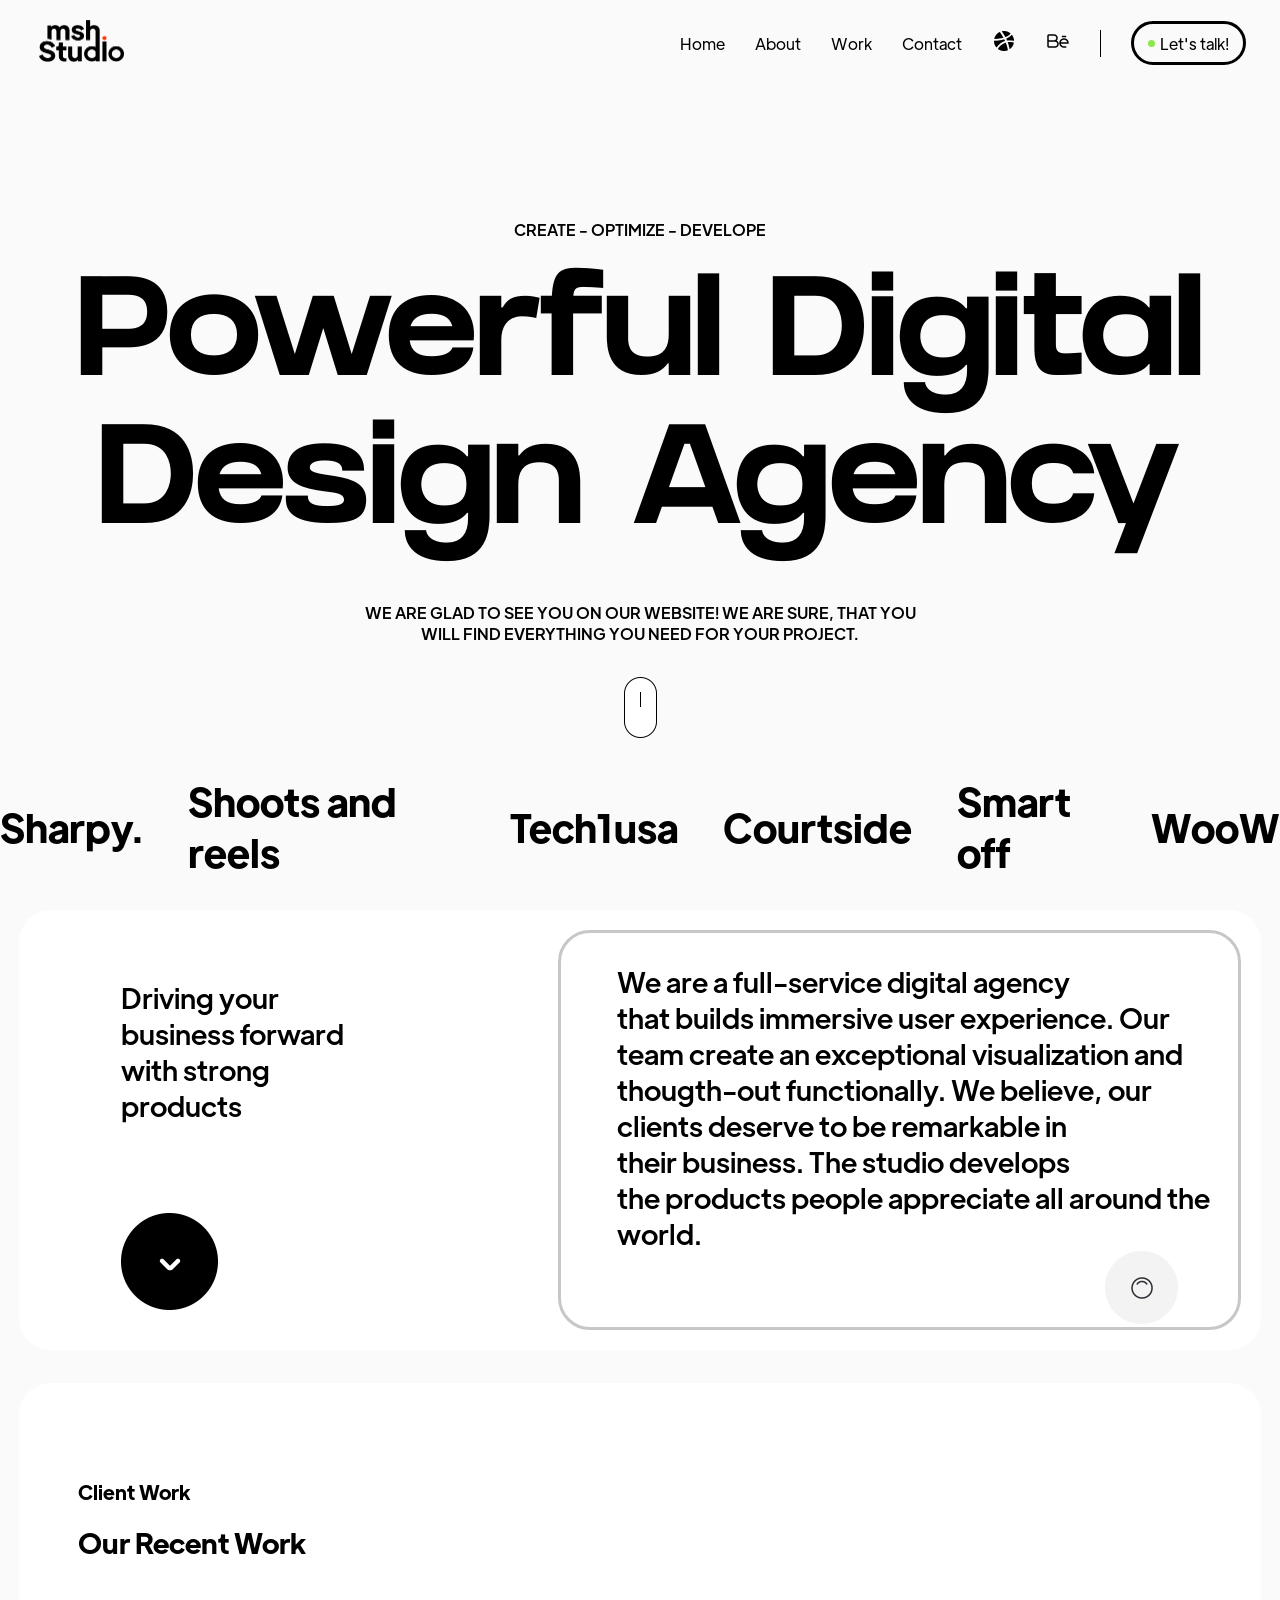
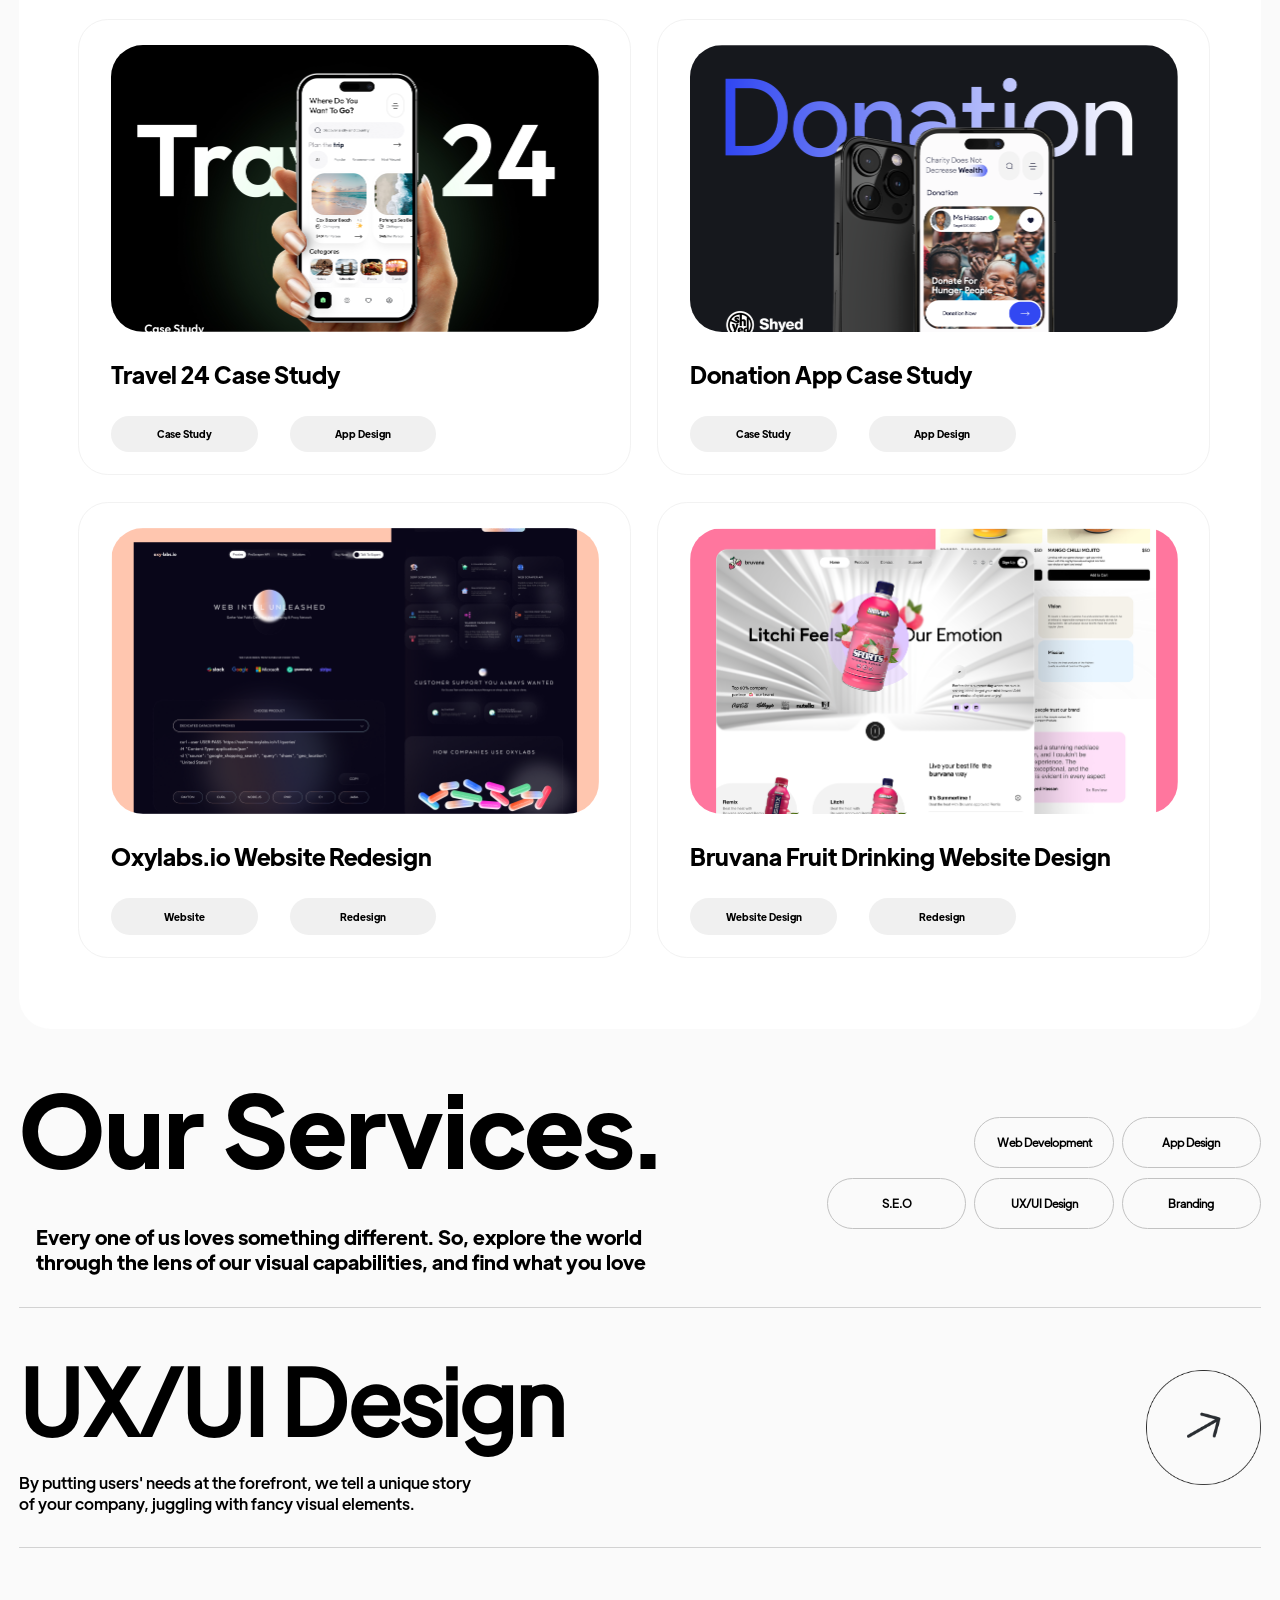
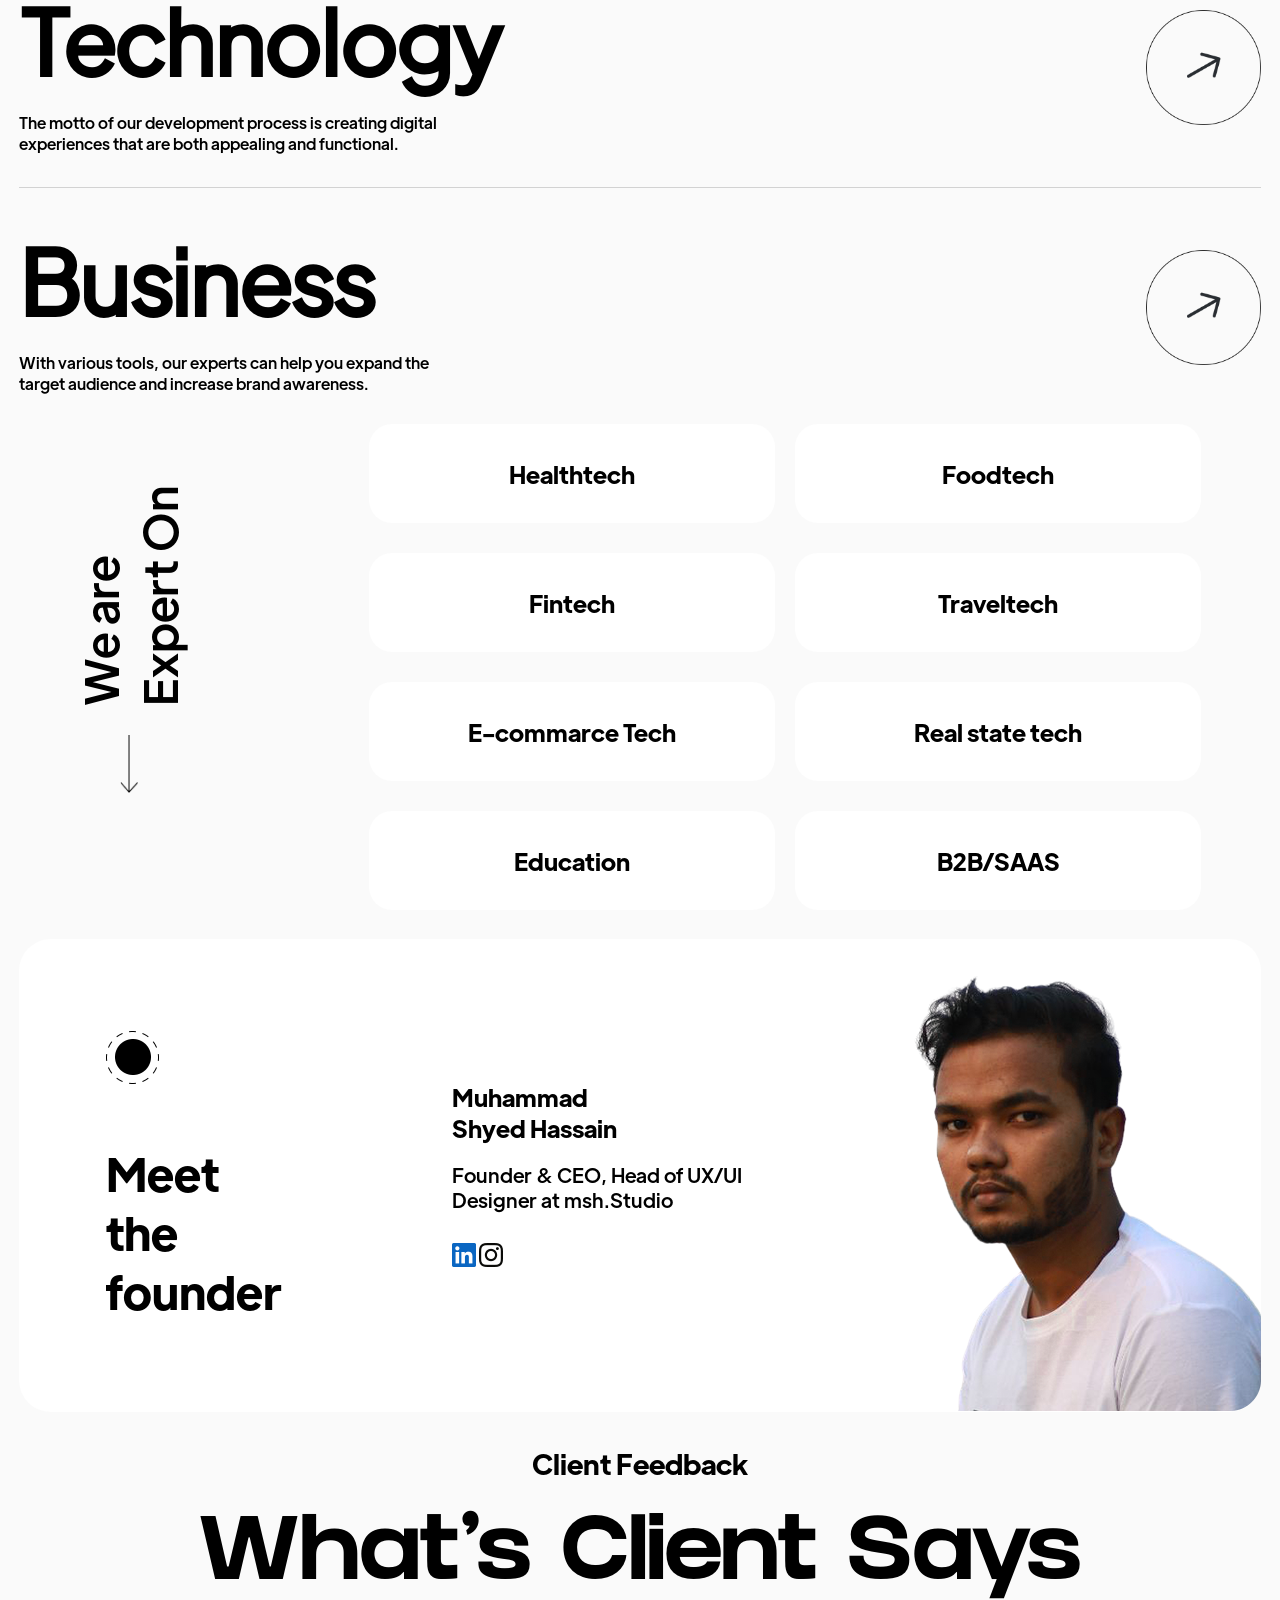
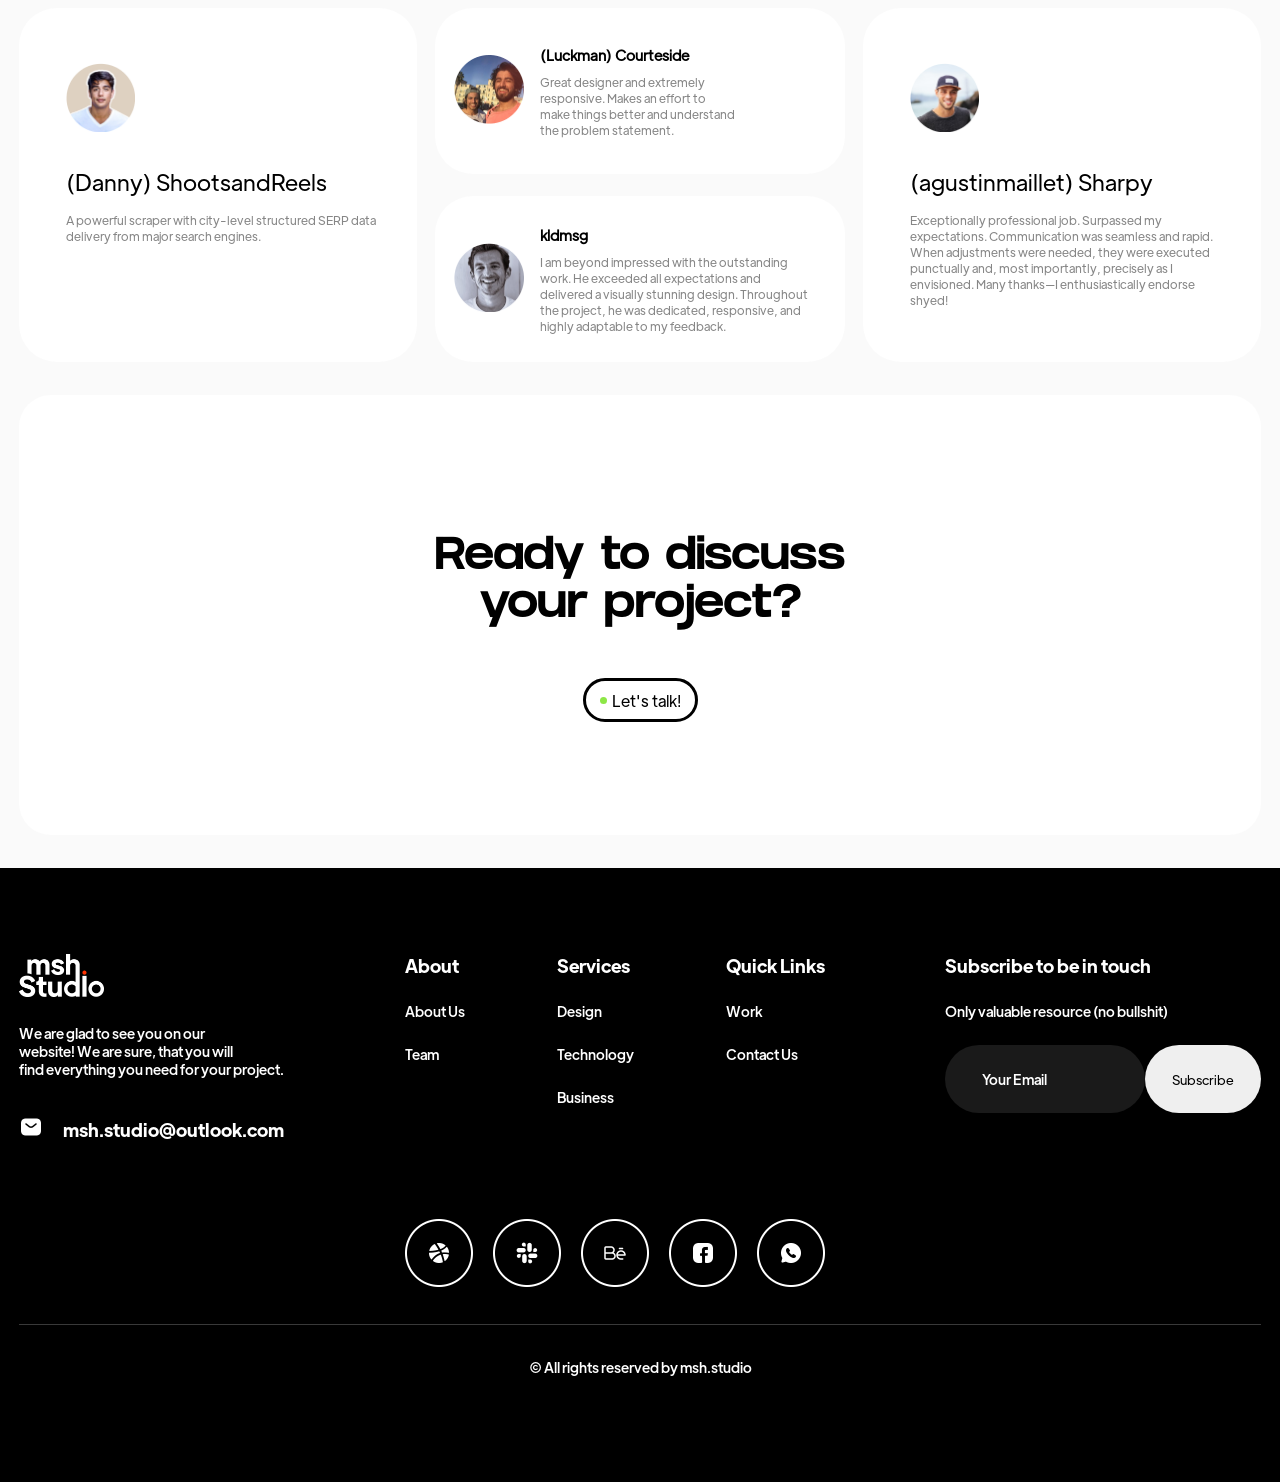
==== index.html @ e0663ff0 "Add files via upload" ====
<!DOCTYPE html>
<html lang="en">
<head>
  <meta charset="UTF-8">
  <meta name="viewport" content="width=device-width, initial-scale=1.0">
  <link rel="stylesheet" href="style.css">
  <link rel="stylesheet" href="https://cdnjs.cloudflare.com/ajax/libs/font-awesome/6.4.2/css/all.min.css">
</head>
<body>
  <div id="preloader"></div>
  <!--Navbar-->
  <nav>
    <header>
      <a href="#"><img class="brand" src="images/logo.png" alt="Logo"></a>
        <div class="menu">
          <div class="head-btn">
            <i class="fas fa-times close-btn"></i>
          </div>
          <a href="index.html">Home</a>
          <a href="about.html">About</a>
          <a href="work.html">Work</a>
          <a href="contact.html">Contact</a>
          <a href="https://dribbble.com/uishyed"><img class="icon" src="images/dribbble.png" alt="D"></a>
          <a href="https://www.behance.net/shyed"><img class="icon" src="images/be.png" alt="B"></a>
          <a href="#"><div class="line"></div></a>
          <a href="contact.html"><div class="btn"><div class="btn-green"></div>Let's talk!</div></a>
        </div>
        <div class="head-btn">
          <i class="fas fa-bars menu-btn"></i>
        </div>
    </header>
  </nav>
  <!--Hero Section-->
  <section class="hero-section">
    <div class="container">
      <div class="home">
        <p class="top">CREATE - OPTIMIZE - DEVELOPE</p>
        <h1 class="left">Powerful Digital <br> Design Agency</h1>
        <p class="bottom">WE ARE GLAD TO SEE YOU ON OUR WEBSITE! WE ARE SURE, THAT YOU <br> WILL FIND EVERYTHING YOU NEED FOR YOUR PROJECT.</p>
        <img class="right" src="images/mouse.png" alt="Mouse">
      </div>
    </div>
    <div class="company-names bottom">
      <div class="company-name">
        <h1>Sharpy.</h1>
        <h1>Shoots and reels</h1>
        <h1>Tech1usa</h1>
      </div>
      <div class="company-name">
        <h1>Courtside</h1>
        <h1>Smart off</h1>
        <h1>WooW</h1>
      </div>
    </div>
  </section>
  <!--Service Section-->
  <section class="service-section">
    <div class="container">
      <div class="service-details bottom">
        <div class="service-left">
          <p class="service-para">Driving your <br> business forward <br> with strong <br> products</p>
          <img src="images/arrow.png" alt="Arrow">
        </div>
        <div class="service-right">
          <p class="service-para">We are a full-service digital agency <br> that builds immersive user experience. Our <br> team create an exceptional visualization and <br> thougth-out functionally. We believe, our <br> clients deserve to be remarkable in <br> their business. The studio develops <br> the products people appreciate all around the world.</p>
          <div class="service-icon"><img src="images/glossy.png" alt="Glossy"></div>
        </div>
      </div>
    </div>  
  </section>
  <!--Work Section-->
  <section class="container">
    <div class="work-section">
      <div>
        <h5 class="top">Client Work</h5>
        <h3 class="bottom">Our Recent Work</h3>
      </div>
      <div class="work-showcase">
        <div class="work-row">
          <div class="work-item bottom">
            <img src="images/work1.png" alt="Work">
            <h4>Travel 24 Case Study</h4>
              <div class="work-tags">
                <h6>Case Study</h6>
                <h6>App Design</h6>
              </div>
          </div>
          <div class="work-item bottom2">
            <img src="images/work2.png" alt="Work">
            <h4>Donation App Case Study</h4>
              <div class="work-tags">
                <h6>Case Study</h6>
                <h6>App Design</h6>
              </div>
          </div>
        </div>
        <div class="work-row row2">
          <div class="work-item bottom">
            <img src="images/work3.png" alt="Work">
            <h4>Oxylabs.io Website Redesign</h4>
              <div class="work-tags">
                <h6>Website</h6>
                <h6>Redesign</h6>
              </div>
          </div>
          <div class="work-item bottom2">
            <img src="images/work4.png" alt="Work">
            <h4>Bruvana Fruit Drinking Website Design</h4>
              <div class="work-tags">
                <h6>Website Design</h6>
                <h6>Redesign</h6>
              </div>
          </div>
        </div>
      </div>
    </div>
  </section>
  <!--Service Section-->
  <section class="service-section">
    <div class="container">
      <div class="service">
        <div class="service-top">
          <h1 class="left">Our Services.</h1>
          <p class="right">Every one of us loves something different. So, explore the world <br> through the lens of our visual capabilities, and find what you love</p>
        </div>
        <div>
          <div class="service-name right">
            <h6>Web Development</h6>
            <h6>App  Design</h6>
          </div>
          <div class="service-name left">
            <h6>S.E.O</h6>
            <h6>UX/UI Design</h6>
            <h6>Branding</h6>
          </div>
        </div>
      </div>
      <div>
        <div>
          <div class="horizontal-line bottom"></div>
          <div class="service-info">
            <div>
              <h1 class="left">UX/UI Design</h1>
              <p class="right">By putting users' needs at the forefront, we tell a unique story <br> of your company, juggling with fancy visual elements.</p>
            </div>
            <img class="top service-arrow" src="images/anglearrow.png" alt="Arrow">
          </div>
          <div class="horizontal-line bottom"></div>
          <div class="service-info">
            <div>
              <h1 class="left">Technology</h1>
              <p class="right">The motto of our development process is creating digital <br> experiences that are both appealing and functional.</p>
            </div>
            <img class="top service-arrow" src="images/anglearrow.png" alt="Arrow">
          </div>
          <div class="horizontal-line bottom"></div>
          <div class="service-info">
            <div>
              <h1 class="left">Business</h1>
              <p class="right">With various tools, our experts can help you expand the <br> target audience and increase brand awareness.</p>
            </div>
            <img class="top service-arrow" src="images/anglearrow.png" alt="Arrow">
          </div>
        </div>
        </div>
        </div>
      </div>
    </div>
  </section>
  <!--Expert Section-->
  <section class="container">
    <div>
      <div class="expert-section">
        <div class="expert-details">
          <div class="expert-left left">
            <div><p class="exp-text">We are <br> Expert On</p></div>
            <div><img src="images/arrow2.png" alt="Arrow"></div>
          </div>
          <div class="expert-right">
            <div class="expert-list1 bottom">
              <div class="exp-list">Healthtech</div>
              <div class="exp-list">Fintech</div>
              <div class="exp-list">E-commarce Tech</div>
              <div class="exp-list">Education</div>
            </div>
            <div class="expert-list2 right">
              <div class="exp-list">Foodtech</div>
              <div class="exp-list">Traveltech</div>
              <div class="exp-list">Real state tech</div>
              <div class="exp-list">B2B/SAAS</div>
            </div>
          </div>
        </div>
      </div>
    </div>
    <div>
      <div class="team-section">
        <div class="shyed">
          <div class="shyed-text left">
            <div class="shyed-image">
              <img src="images/blackhole.png" alt="Black Hole">
            </div>
            <p class="shyed-text1">Meet <br> the <br> founder</p>
          </div>
          <div class="shyed-social-media top">
            <p class="shyed-name">Muhammad <br> Shyed Hassain</p>
            <p class="shyed-details">Founder & CEO, Head of UX/UI <br> Designer at msh.Studio</p>
            <div class="social-icons">
              <a href="https://www.linkedin.com/company/mshstudio/"><img src="images/linkedin.png" alt="Linkedin"></a>
              <a href="https://instagram.com/msh.studio22?igshid=OGQ5ZDc2ODk2ZA=="><img src="images/instragram.png" alt="Instragram"></a>
            </div>
          </div>
          <div class="shyed-photo right">
            <img src="images/shyed.png" alt="Shyed Image">
          </div>
        </div>
      </div>
    </div>
  </section>
  <!--Feedback Section-->
  <section class="feedback-section">
    <div class="container">
      <div class="feedback-top">
        <p class="feedback-text1 left">Client Feedback</p>
        <p class="feedback-text2 right">What's Client Says</p>
        <div class="feedback-divs">
          <div class="feedback-div bottom">
            <div class="feedback-profile">
              <img src="images/client1.png" alt="Profile Image">
            </div>
            <div class="feedback-div-text">
              <p class="feedback-div-text1">(Danny) ShootsandReels</p>
              <p class="feedback-div-text2">A powerful scraper with city-level structured SERP data <br> delivery from major search engines.</p>
            </div>
          </div>
          <div class="feedback-div-center bottom2">
            <div class="feedback-center">
              <div class="feedback-center-profile">
                <img src="images/client2.png" alt="Profile Image">
              </div>
              <div class="feedback-center-text">
                <h3>(Luckman) Courteside</h3>
                <p>Great designer and extremely <br> responsive. Makes an effort to <br> make things better and understand <br> the problem statement.</p>
              </div>
            </div>
            <div class="feedback-center">
              <div class="feedback-center-profile">
                <img src="images/client3.png" alt="Profile Image">
              </div>
              <div class="feedback-center-text">
                <h3>kldmsg</h3>
                <p>I am beyond impressed with the outstanding <br> work. He exceeded all expectations and <br> delivered a visually stunning design. Throughout <br> the project, he was dedicated, responsive, and <br> highly adaptable to my feedback. </p>
              </div>
            </div>
          </div>
          <div class="feedback-div bottom3">
            <div class="feedback-profile">
              <img src="images/client4.png" alt="Profile Image">
            </div>
            <div class="feedback-div-text">
              <p class="feedback-div-text1">(agustinmaillet) Sharpy</p>
              <p class="feedback-div-text2">Exceptionally professional job. Surpassed my <br> expectations. Communication was seamless and rapid. <br> When adjustments were needed, they were executed <br> punctually and, most importantly, precisely as I <br> envisioned. Many thanks—I enthusiastically endorse <br> shyed!</p>
            </div>
          </div>
        </div>
      </div>
      <div class="feedback-bottom">
        <p class="feedback-bottom-text top">Ready to discuss <br> your project?</p>
        <a href="contact.html"><div class="btn feedback-btn bottom"><div class="btn-green"></div>Let's talk!</div></a>
      </div>
    </div>
  </section>
  <!--Footer Section-->
  <section class="footer-section">
    <div class="container bottom">
      <div class="footer-top">
        <div class="footer-left footer-div">
          <div class="footer-logo">
            <img src="images/logo2.png" alt="Logo">
          </div>
          <p class="footer-text1 f-left-text">We are glad to see you on our <br> website! We are sure, that you will <br> find everything you need for your project.</p>
          <div class="footer-mail">
            <div class="mail-image">
              <img src="images/mail.png" alt="Mail">
            </div>
            <p class="footer-text2">msh.studio@outlook.com</p>
          </div>
        </div>
        <div class="footer-div">
          <div class="footer-row1">
            <div class="footer-column">
              <p class="footer-text2">About</p>
              <p class="footer-text1 f-right-text">About Us</p>
              <p class="footer-text1 f-right-text">Team</p>
            </div>
            <div class="footer-column">
              <p class="footer-text2">Services</p>
              <p class="footer-text1 f-right-text">Design </p>
              <p class="footer-text1 f-right-text">Technology</p>
              <p class="footer-text1 f-right-text">Business</p>
            </div>
            <div class="footer-column">
              <p class="footer-text2">Quick Links</p>
              <p class="footer-text1 f-right-text">Work</p>
              <p class="footer-text1 f-right-text">Contact Us</p>
            </div>
          </div>
          <div class="footer-row2">
            <div class="footer-icons">
              <a href="https://dribbble.com/uishyed"><img src="images/f1.png" alt="Icon"></a>
              <a href="https://app.slack.com/huddle/T0574606V33/C0574608FL1"><img src="images/f2.png" alt="Icon"></a>
              <a href="https://www.behance.net/shyed"><img src="images/f3.png" alt="Icon"></a>
              <a href="https://www.facebook.com/profile.php?id=100092141329064&mibextid=ZbWKwL"><img src="images/f4.png" alt="Icon"></a>
              <a href="https://wa.me/message/XKIOSQOUUUPIN1"><img src="images/f5.png" alt="Icon"></a>
            </div>
          </div>
        </div>
        <div class="footer-div">
          <div class="footer-text2 f-right-text2">Subscribe to be in touch</div>
          <div class="footer-text1 f-right-text">Only valuable resource (no bullshit)</div>
          <div class="footer-form">
            <input type="email" name="email" placeholder="Your Email">
            <button>Subscribe</button>
          </div>
        </div>
      </div>
      <div class="horizontal-line grey"></div>
      <div class="footer-bottom">
        <p class="copyright">© All rights reserved by msh.studio</p>
      </div>
    </div>
  </section>

  <script src="js/scrollreveal.min.js"></script>
  <script src="js/index.js"></script>
</body>
</html>
---- style.css ----
*{
  margin: 0;
  padding: 0;
  box-sizing: border-box;
  font-family: 'jakarta4';
  text-decoration: none;
}

@font-face {
  font-family: 'jakarta4';
  src: url('fonts/jakarta400.otf') format('opentype');
  font-weight: 400;
  font-style: normal;
  font-display: swap;
}
@font-face {
  font-family: 'jakarta5';
  src: url('fonts/jakarta500.otf') format('opentype');
  font-weight: 500;
  font-style: normal;
  font-display: swap;
}
@font-face {
  font-family: 'jakarta7';
  src: url('fonts/jakarta700.otf') format('opentype');
  font-weight: 700;
  font-style: normal;
  font-display: swap;
}
@font-face {
  font-family: 'grifter';
  src: url('fonts/grifter.otf') format('opentype');
  font-weight: 700;
  font-style: normal;
  font-display: swap;
}

body{
  margin-left: auto;
  margin-right: auto;
  background: #fafafa;
  color: #000;
  font-family: 'jakarta7';
  overflow-x: hidden;
}

#preloader{
  background: #fafafa url('images/logo.png') no-repeat center center;
  height: 100vh;
  width: 100%;
  position: fixed;
  z-index: 100;
}

.container{
  max-width: 1242px;
  margin-left: auto;
  margin-right: auto;
}

nav{
  width: 100%;
  background: #fafafa;
  position: sticky;
  top: 0;
  left: 0;
  z-index: 5;
  animation: topToBot 1.5s;
}

header{
  width: 1242px;
  display: flex;
  justify-content: space-between;
  align-items: center;
  padding: 20px 0;
  margin-left: auto;
  margin-right: auto;
}

header .brand{
  padding-left: 20px;
  width: 105px;
  height: 42px;
}

header .menu{
  position: relative;
  display: flex;
  align-items: center;
  justify-content: space-between;
}

header .menu a{
  text-decoration: none;
  font-family: 'jakarta4';
  font-size: 16px;
  color: #000;
  margin: 0 15px;
}

.icon{
  width: 24px;
  height: 24px;
}

.head-btn{
  font-size: 25px;
  cursor: pointer;
  display: none;
  color: #000;
}

.line{
  background: #000;
  width: 1px;
  height: 27px;
}

.btn{
  display: flex;
  align-items: center;
  justify-content: center;
  column-gap: 5px;
  cursor: pointer;
  width: 115px;
  height: 44px;
  border-style: solid;
  border-color: #000;
  border-radius: 100px;
}

.btn-green{
  width: 7px;
  height: 7px;
  background: #8DE746;
  border-radius: 50%;
}

/*Hero Section*/

.home{
  margin-top: 133px;
  text-align: center;
}

.home p{
  font-family: 'jakarta5';
  font-size: 16px;
}

.home h1{
  margin-top: 33px;
  margin-bottom: 33px;
  font-family: 'grifter';
  font-size: 141.2px;
}

.home img{
  margin-top: 33px;
  margin-bottom: 33px;
  width: 33px;
  height: 61px;
}

.company-names{
  max-width: 1458px;
  margin-left: auto;
  margin-right: auto;
  display: flex;
  align-items: center;
  justify-content: center;
  gap: 45px;
}

.company-name{
  display: flex;
  align-items: center;
  justify-content: center;
  gap: 45px;
}

.company-names h1{
  font-family: 'jakarta7';
  font-size: 39px;
  color: #000;
}

/*Service Section*/

.service-section{
  margin-top: 33px;
}

.service-details{
  height: 440px;
  background: #fff;
  border-radius: 32px;
  display: flex;
  justify-content: space-between;
  padding: 20px;
}

.service-left{
  margin-top: 49px;
  margin-left: 82px;
  display: flex;
  flex-direction: column;
  gap: 90px;
}

.service-right{
  display: flex;
  flex-direction: column;
  width: 683px;
  background: #fff;
  border-style: solid;
  border-color: #C7C7C7;
  border-radius: 32px;
  padding-top: 30px;
  padding-left: 56px;
}

.service-para{
  font-family: 'jakarta5';
  font-size: 28px;
}
.service-details img{
  width: 97px;
  height: 97px;
}

.service-icon img{
  display: block;
  margin-left: auto;
  margin-right: 60px;
  width: 73px;
  height: 73px;
}

/*Service Section 2*/

.service{
  display: flex;
  align-items: center;
  justify-content: space-between;
}

.service-top{
  display: flex;
  flex-direction: column;
  align-items: center;
  justify-content: center;
  gap: 33px;
}

.service h1{
  font-family: 'jakarta7';
  font-size: 100px;
}

.service p{
  font-family: 'jakarta7';
  font-size: 20px;
}

.service-name{
  display: flex;
  align-items: center;
  justify-content: flex-end;
  margin-top: 10px;
  gap: 8px;
}

.service-name h6{
  width: 139.33px;
  height: 50.67px;
  font-family: 'jakarta4';
  font-size: 11.43px;
  border: 1px solid #c2c2c2;
  border-radius: 39.06px;
  display: flex;
  align-items: center;
  justify-content: center;
  flex-direction: column;
  transition: all .4s ease;
}

.service-name h6:hover{
  background: #000;
  color: #fafafa;
  margin-top: -10px;
}

.horizontal-line{
  background: #D2D2D2;
  width: 100%;
  height: 1px;
  margin-top: 33px;
}

.service-info{
  margin-top: 33px;
  display: flex;
  align-items: center;
  justify-content: space-between;
}

.service-info h1{
  font-family: 'jakarta4';
  font-size: 90px;
}

.service-info p{
  margin-top: 15px;
  font-family: 'jakarta5';
  font-size: 16px;
}

.service-arrow{
  width: 115px;
  height: 115px;
  transition: all .4s ease;
  cursor: pointer;
}

.service-arrow:hover{
  rotate: 30deg;
}

/*Work Section*/

.work-section{
  margin-top: 33px;
  padding-top: 96px;
  padding-left: 59px;
  height: 1246px;
  background: #fff;
  border-radius: 32px;
}

.work-section h3{
  margin-top: 20px;
  font-family: 'jakarta7';
  font-size: 28px;
}

.work-showcase h4{
  margin-top: 23px;
  margin-left: 32px;
  font-family: 'jakarta7';
  font-size: 23.2px;
}

.work-section h5{
  font-family: 'jakarta7';
  font-size: 20px;
}

.work-showcase{
  margin-top: 59px;
  margin-right: 51px;
}

.work-row{
  display: flex;
  align-items: center;
  justify-content: space-between;
}

.work-item{
  width: 552.74px;
  height: 455.78px;
  border: 0.5px solid #F2F2F2;
  border-radius: 29.83px;
}

.work-showcase img{
  margin-top: 25px;
  margin-left: 32px;
  width: 488.1px;
  height: 286.73px;
  border-radius: 32px;
}

.work-showcase h6{
  margin-top: 27px;
  margin-left: 32px;
  width: 146.68px;
  height: 36.46px;
  border-radius: 58.01px;
  background: #F0F0F0;
  display: flex;
  flex-direction: column;
  justify-content: center;
  align-items: center;
  font-family: 'jakarta7';
  font-size: 10px;
  transition: all .4s ease;
}

.row2{
  margin-top: 27px;
}

.work-tags{
  display: flex;
  align-items: center;
  justify-content: flex-start;
  cursor: pointer;
}

.work-showcase h6:hover{
  margin-top: -1px;
  background: #000;
  color: #fafafa;
}

/*Expert Section*/

.expert-section{
  margin-top: 33px;
}

.expert-details, .expert-right{
  display: flex;
  align-items: center;
  justify-content: space-between;
}

.expert-details{
  height: 479px;
}

.expert-left{
  display: flex;
  flex-direction: column;
  align-items: center;
  justify-content: center;
  gap: 80px;
}

.exp-text{
  font-family: 'jakarta5';
  font-size: 46px;
  transform: rotate(270deg);
}

.expert-left img{
  width: 18.5px;
  height: 58px;
}

.expert-right{
  gap: 20px;
}

.expert-list1, .expert-list2{
  display: flex;
  flex-direction: column;
  gap: 30px;
}

.expert-list1{
  margin-left: 100px;
}

.expert-list2{
  margin-right: 60px;
}

.exp-list{
  text-align: center;
  display: flex;
  flex-direction: column;
  align-items: center;
  justify-content: center;
  width: 406px;
  height: 99px;
  background: #fff;
  border-radius: 23px;
  font-size: 24px;
  font-family: 'jakarta7';
  cursor: pointer;
  transition: all .6s ease;
}

.exp-list:hover{
  background: #000;
  color: #fff;
  margin-left: -15px;
}

/* Team Section */

.shyed{
  margin-top: 33px;
  display: flex;
  align-items: center;
  justify-content: space-between;
  height: 473px;
  background: #fff;
  border-radius: 32px;
}

.shyed-text{
  margin-left: 87px;
}

.shyed-image img{
  width: 53px;
  height: 53px;
}

.shyed-text1{
  font-family: 'jakarta7';
  font-size: 46px;
  margin-top: 55px;
}

.shyed-social-media{
  margin-left: 150px;
}

.shyed-name{
  font-family: 'jakarta7';
  font-size: 24px;
}

.shyed-details{
  margin-top: 19px;
  font-family: 'jakarta5';
  font-size: 20px;
}

.social-icons img{
  margin-top: 31px;
  width: 24px;
  height: 24px;
}

.shyed-photo img{
  margin-top: 35px;
  width: 500px;
  height: 440px;
}

/*Feedback Section*/

.feedback-section{
  margin-top: 33px;
}

.feedback-text1{
  font-size: 28px;
  font-family: 'jakarta7';
  text-align: center;
}

.feedback-text2{
  margin-top: 33px;
  font-size: 90px;
  font-family: 'grifter';
  text-align: center;
}

.feedback-divs{
  display: flex;
  align-items: center;
  justify-content: space-between;
}

.feedback-div{
  width: 397.72px;
  height: 354.45px;
  border-radius: 37.95px;
  background: #fff;
}

.feedback-div-center{
  display: flex;
  flex-direction: column;
  gap: 22px;
  justify-content: space-between;
}

.feedback-center{
  width: 409.1px;
  height: 166.2px;
  border-radius: 37.95px;
  background: #fff;
  display: flex;
  align-items: center;
  justify-content: flex-start;
  gap: 16px;
}

.feedback-profile img{
  width: 69.07px;
  width: 69.07px;
  margin-top: 55px;
  margin-left: 47px;
}

.feedback-center-profile img{
  width: 69.07px;
  width: 69.07px;
  margin-left: 19px;
}

.feedback-div-text1{
  margin-top: 31px;
  margin-left: 47px;
  font-family: 'jakarta4';
  font-size: 22.77px;
  color: #000;
}

.feedback-div-text2{
  margin-top: 16px;
  margin-left: 47px;
  font-family: 'jakarta4';
  font-size: 12.14px;
  color: #868686;
}

.feedback-center h3{
  font-family: 'jakarta4';
  font-size: 14.7px;
}

.feedback-center p{
  margin-top: 10px;
  font-family: 'jakarta4';
  font-size: 12.14px;
  color: #868686;
}

.feedback-bottom{
  margin-top: 33px;
  padding-top: 141px;
  height: 440px;
  border-radius: 32px;
  background: #fff;
}

.feedback-bottom-text{
  font-family: 'grifter';
  font-size: 46px;
  text-align: center;
}

.feedback-btn{
  margin: 46px auto 0px auto;
  color: #000;
}

/*Footer Section*/

.footer-section{
  margin-top: 33px;
  background: #000;
  height: 614px;
}

.footer-top{
  display: flex;
  justify-content: space-between;
}

.footer-logo img{
  width: 85px;
  height: 43px;
  margin-top: 86px;
}

.footer-text1{
  font-family: 'jakarta5';
  font-size: 14px;
  color: #fff;
}

.footer-text2{
  font-family: 'jakarta7';
  font-size: 18px;
  color: #fff;
}

.f-left-text{
  margin-top: 23px;
}

.f-left-text2{
  margin-top: 37px;
}

.footer-mail{
  display: flex;
  align-items: center;
  justify-content: space-between;
  column-gap: 18px;
  margin-top: 37px;
}

.mail-image img{
  width: 24px;
  height: 24px;
}

.footer-row1{
  margin-top: 86px;
  display: flex;
  justify-content: space-between;
}

.f-right-text{
  margin-top: 25px;
}

.footer-icons{
  display: flex;
  align-items: center;
  justify-content: space-between;
  margin-top: 113px;
  column-gap: 20px;
}

.footer-icons img{
  width: 68px;
  height: 68px;
  transition: all .4s ease;
  cursor: pointer;
}

.footer-icons img:hover{
  margin-top: -20px;
}

.f-right-text2{
  margin-top: 86px;
}

.footer-form{
  margin-top: 25px;
  display: flex;
  align-items: center;
  justify-content: space-between;
}

.footer-form input{
  width: 200px;
  height: 68px;
  border-radius: 100px;
  font-family: 'jakarta5';
  font-size: 14px;
  color: #fff;
  background: #1A1A1A;
  border-style: none;
  padding-left: 37px;

  &::placeholder{
    font-family: 'jakarta5';
    font-size: 14px;
    color: #fff;
  }

  &:focus{
    outline: none;
  }
}

.footer-form button{
  width: 116px;
  height: 68px;
  border-radius: 100px;
  outline: none;
  border: 0;
}

.copyright{
  color: #fff;
  font-size: 14px;
  font-family: 'jakarta5';
  text-align: center;
  margin-top: 33px;
}

.grey{
  background: #7c7c7c;
  opacity: 46%;
}

/*About Page*/

.about-page{
  margin-top: 146px;
  overflow: hidden;
}

.about-page h1{
  font-family: 'grifter';
  font-size: 141.2px;
}

.about-text1, .about-texts p{
  font-family: 'jakarta4';
  font-size: 28px;
  margin-top: 70px;
}

.about-page img{
  margin-top: 105px;
  width: 1242px;
  height: 463px;
}

.about-page h3{
  margin-top: 85px;
  font-family: 'jakarta4';
  font-size: 75px;
}

.about-texts{
  display: flex;
  flex-direction: column;
  margin-top: 90px;
  align-items: center;
}

.about-text2, .about-texts h1{
  margin-top: 100px;
  font-family: 'jakarta7';
  font-size: 45px;
}

.the-team img{
  display: block;
  margin-top: 213px;
  margin-left: auto;
  margin-right: auto;
  width: 654px;
  height: 703.82px;
}

/*Work Page*/

.work-page{
  margin-top: 104px;
}

.work-text{
  font-family: 'jakarta7';
  font-size: 20px;
  text-align: center;
}

.work-page h1{
  margin-top: 46px;
  font-family: 'grifter';
  font-size: 138px;
}

.showcase{
  margin-top: 52px;
  padding-top: 1px;
  height: 1525px;
  background: #fff;
  border-radius: 32px;
  padding-left: 51px;
}

/*Contact Page*/

.contact-page{
  margin-top: 91px;
}

.contact-columns{
  display: flex;
  justify-content: space-between;
  align-items: center;
}

.contact-form{
  display: flex;
  align-items: center;
  column-gap: 76px;
}

.contact-page input{
  width: 298px;
  height: 62.05px;
  border: 0;
  background: #fafafa;
  border-bottom: 1px solid #c5c5c5;
  &::placeholder{
    color: #c2c2c2;
  }
  &:focus{
    outline: none;
  }
}

.contact-text1{
  font-family: 'jakarta4';
  font-size: 16px;
}

.contact-row{
  margin-top: 34px;
  font-family: 'jakarta4';
  font-size: 14px;
}

.contact-row h6{
  font-family: 'jakarta7';
  font-size: 20px;
  margin-bottom: 25px;
}

.contact-inner-row, .contact-outer-row2{
  display: flex;
  align-items: center;
  column-gap: 16px;
}

.contact-btn1{
  width: 170.65px;
  height: 62.05px;
  border: 0.5px solid #c2c2c2;
  background: #fafafa;
  transition: all .4s ease;
  &:focus{
    border-color: #000;
  }
}

.contact-btn1:hover{
  background: #000;
  color: #fff;
  border: 0;
  margin-top: -20px;
}

.contact-btn2{
  width: 171px;
  height: 57.53px;
  background: #000;
  color: #fff;
  font-family: 'jakarta4';
  font-size: 14px;
  margin-top: 61px;
  transition: all .4s ease;
}

.contact-btn2:hover{
  background: #fafafa;
  color: #000;
  border: 0.5px solid #c2c2c2;
  margin-left: 20px;
}

.contact-gif img{
  width: 177px;
  height: 177px;
  border-radius: 50%;
}

.contact-text{
  font-family: 'jakarta4';
  font-size: 46px;
  margin-top: 19px;
}

.contact-heading{
  margin-top: 55px;
  font-size: 46px;
  font-family: 'jakarta7';
}

.contact-mail{
  display: flex;
  align-items: center;
  column-gap: 20px;
}

.contact-mail img{
  width: 24px;
  width: 24px;
}

.contact-inner-row input{
  border: 1px solid #c2c2c2;
  border-radius: 47.84px;
  width: 170.65px;
  height: 62.05px;
  padding-left: 40px;
  &::placeholder{
    font-family: 'jakarta4';
    font-size: 14px;
  }
}

@media (max-width: 1060px){
  .container{
    max-width: 1060px;
  }

  header{
    max-width: 1060px;
  }

  header .head-btn{
    display: block;
  }

  header .menu{
    position: fixed;
    background: #fff;
    flex-direction: column;
    min-width: 400px;
    height: 100vh;
    top: 0;
    right: -100%;
    padding: 80px 50px;
    transition: .6s;
    transition-property: right;
  }

  header .menu.active{
    right: 0;
  }

  .line{
    width: 300px;
    height: 1px;
  }

  header .menu .close-btn{
    position: absolute;
    top: 0;
    left: 0;
    margin: 25px;
  }
}

@media screen and (max-width: 480px){
  .container{
    max-width: 390px;
    overflow: hidden;
  }

  header{
    max-width: 85%;
  }

  header .brand{
    padding-left: 10px;
    width: 95px;
  }

  header .head-btn{
    display: block;
  }

  header .menu{
    position: fixed;
    background: #fff;
    flex-direction: column;
    max-width: 300px;
    height: 100vh;
    top: 0;
    right: -100%;
    padding: 80px 50px;
    transition: .6s;
    transition-property: right;
  }

  header .menu.active{
    right: 0;
  }

  .line{
    width: 300px;
    height: 1px;
  }

  header .menu .close-btn{
    position: absolute;
    top: 0;
    left: 0;
    margin: 25px;
  }

  /*Mobile Hero Section*/

  .home{
    margin-top: 50px;
  }
  
  .home p{
    font-size: 10px;
  }

  .home h1{
    font-size: 46px;
  }

  .company-names{
    flex-direction: column;
    gap: 20px;
  }

  .company-name{
    gap: 35px;
  }
  
  .company-names h1{
    font-size: 20px;
  }

  /*Mobile Service Section*/

  .service-section{
    margin-top: 16px;
  }

  .service-details{
    width: 100%;
    height: 568px;
    flex-direction: column;
    gap: 10px;
    padding: 0 10px;
  }

  .service-left img{
    width: 60px;
    height: 60px;
  }

  .service-left{
    margin-top: 39px;
    gap: 28px;
    margin-left: 5px;
  }

  .service-right{
    width: 100%;
    height: 342px;
    padding-top: 15px;
    padding-left: 15px;
    padding-right: 5px;
  }

  .service-para{
    font-size: 20px;
  }

  .service-icon{
    display: none;
  }

  /*Mobile Service Section 2*/

  .service{
    flex-direction: column;
    align-items: start;
  }

  .service-top{
    display: flex;
    flex-direction: column;
    align-items: start;
    justify-content: center;
    gap: 7px;
  }
  
  .service h1{
    font-size: 31.22px;
  }

  .service p{
    font-size: 10px;
  }

  .service-name h6{
    width: 65.44px;
    height: 23.8px;
    font-size: 5.37px;
    border: 1px solid #c2c2c2;
    border-radius: 18.34px;
  }

  .service-info{
    margin-top: 15px;
  }

  .service-info h1{
    font-size: 36.15px;
  }

  .service-info p{
    margin-top: 8px;
    font-size: 10px;
  }

  .service-info img{
    width: 35.91px;
    height: 35.91px;
  }

  /*Mobile Work Section*/

  .work-section{
    padding-top: 57px;
    padding-left: 20px;
    height: 1316px;
  }

  .work-section h3{
    font-size: 20px;
  }

  .work-showcase h4{
    margin-top: 19px;
    margin-left: 20px;
    font-size: 13.89px;
  }

  .work-section h5{
    margin-top: 10px;
    font-size: 14px;
  }

  .work-showcase{
    margin-top: 33px;
    margin-right: 20px;
  }

  .work-row{
    flex-direction: column;
    gap: 16px;
  }

  .work-item{
    width: 330.93px;
    height: 272.88px;
    border-radius: 17.86px;
  }

  .work-showcase img{
    margin-top: 15px;
    margin-left: 16px;
    width: 292.23px;
    height: 171.67px;
    border-radius: 10.42px;
  }

  .work-showcase h6{
    margin-top: 16px;
    margin-left: 20px;
    width: 87.82px;
    height: 21.83px;
    border-radius: 34.73px;
    background: #F0F0F0;
    font-size: 7px;
  }

  .row2{
    margin-top: 16px;
  }

  /*Mobile Expert Section*/

  .expert-section{
    margin-top: 66px;
  }

  .expert-details{
    height: 552px;
  }
  
  .expert-details{
    flex-direction: column;
    align-items: start;
    height: 479px;
  }

  .expert-list1, .expert-list2{
    display: flex;
    flex-direction: column;
    row-gap: 30px;
  }

  .expert-list1, .expert-list2{
    margin-left: 0;
    gap: 14px;
  }
  
  .exp-list{
    width: 188.17px;
    height: 45.88px;
    border-radius: 10.66px;
    font-size: 11.12px;
  }
  
  .expert-details{
    gap: 20px;
  }

  .expert-right{
    gap: 10px;
  }

  /*Mobile Team Section*/

  .shyed{
    margin-top: 43px;
    flex-direction: column;
    align-items: flex-start;
    height: 935.19px;
    border-radius: 25.38px;
  }

  .shyed-text, .shyed-social-media{
    margin-left: 57px;
  }

  .shyed-image img{
    margin-top: 49px;
    width: 42.04px;
    height: 42.04px;
  }

  .shyed-text1{
    font-size: 36.49px;
    margin-top: 45px;
  }

  .shyed-name{
    margin-top: 72px;
    font-size: 19.04px;
  }

  .shyed-details{
    font-size: 15.86px;
  }

  .social-icons img{
    margin-top: 29px;
    width: 19.04px;
    height: 19.04px;
  }

  .shyed-photo, .shyed-photo img{
    width: 396.6px;
    height: 349.01px;
  }

  .shyed-photo img{
    margin-top: 0;
    margin-left: -8px;
  }

  /*Mobile Feedback Section*/

  .feedback-section{
    margin-top: 68px;
  }
  
  .feedback-text1{
    font-size: 16px;
  }
  
  .feedback-text2{
    margin-top: 20px;
    font-size: 40px;
  }

  .feedback-divs{
    flex-direction: column;
  }
  
  .feedback-div{
    margin-top: 22px;
    width: 380.12px;
    height: 338.77px;
  }
  
  .feedback-center{
    width: 391px;
    height: 158.87px;
    gap: 22px;
    margin-top: 22px;
  }
  
  .feedback-profile img{
    margin-top: 49px;
    margin-left: 39px;
    width: 66.01px;
    width: 66.01px;
  }
  
  .feedback-center-profile img{
    width: 66.01px;
    width: 66.01px;
  }
  
  .feedback-div-text1{
    margin-left: 39px;
    font-size: 21.76px;
  }
  
  .feedback-div-text2{
    margin-left: 39px;
    font-size: 11.61px;
  }
  
  .feedback-center h3{
    font-size: 14.05px;
  }
  
  .feedback-bottom{
    margin-top: 50px;
    padding-top: 72px;
    height: 309px;
    border-radius: 32px;
  }
  
  .feedback-bottom-text{
    font-size: 30px;
  }
  
  .feedback-btn{
    margin: 46px auto 0px auto;
  }
  
  /*Mobile Footer Section*/
  
  .footer-section{
    margin-top: 27px;
    height: 1006px;
  }
  
  .footer-top{
    flex-direction: column;
    align-items: center;
  }

  .footer-left{
    margin-left: -50px;
  }

  .footer-logo img{
    height: 42px;
    margin-top: 40px;
  }
  
  .f-left-text{
    margin-top: 26px;
  }
  
  .f-left-text2{
    margin-top: 37px;
  }
  
  .footer-mail{
    column-gap: 20px;
    margin-top: 40px;
  }
  
  .footer-row1, .footer-icons, .f-right-text2{
    margin-top: 50px;
  }
  
  .f-right-text{
    margin-top: 30px;
  }

  .footer-icons img{
    width: 48px;
    height: 48px;
  }

  .footer-form{
    gap: 8px;
  }
  
  .copyright{
    margin-top: 25px;
  }
  
  .grey{
    margin-top: 35px;
    background: #7c7c7c;
    opacity: 46%;
  }

  /*About Page*/

  .about-page{
    margin-top: 50px;
  }
  
  .about-page h1{
    font-family: 'grifter';
    font-size: 46px;
  }
  
  .about-text1, .about-texts p{
    font-size: 10px;
    margin-top: 25px;
  }
  
  .about-page img{
    margin-top: 45px;
    width: 100%;
    height: 145px;
  }
  
  .about-page h3{
    margin-top: 60px;
    font-size: 35px;
  }
  
  .about-texts{
    margin-top: 45px;
  }
  
  .about-text2, .about-texts h1{
    margin-top: 50px;
    font-family: 'jakarta7';
    font-size: 20.76px;
  }
  
  .the-team img{
    margin-top: 100px;
    width: 255.36px;
    height: 274.82px;
  }
  
  /*Work Page*/
  
  .work-page{
    margin-top: 50px;
  }
  
  .work-text{
    font-size: 10px;
  }
  
  .work-page h1{
    margin-top: 40px;
    font-size: 43px;
  }
  
  .showcase{
    margin-top: 100px;
    padding-top: 142px;
    height: 2500px;
    padding-left: 25px;
  }
  
  /*Contact Page*/
  
  .contact-page{
    margin-top: 50px;
  }

  .contact-bottom{
    display: none;
  }
  
  .contact-columns{
    flex-direction: column;
  }
  
  .contact-form{
    flex-direction: column;
    gap: 25px;
  }
  
  .contact-row{
    margin-top: 25px;
  }
  
  .contact-inner-row{
    align-items: flex-start;
    flex-direction: column;
    row-gap: 22px;
  }
  
  .contact-outer-row{
    display: flex;
    justify-content: space-between;
    gap: 16px;
    align-items: center;
  }
  
  .contact-btn2{
    margin-top: 20px;
  }
  
  .none{
    display: none;
  }
}

/*Animatiom*/

@keyframes topToBot {
  from{
    transform: translateY(-100%);
  }
  to{
    transform: translateY(0);
  }
}
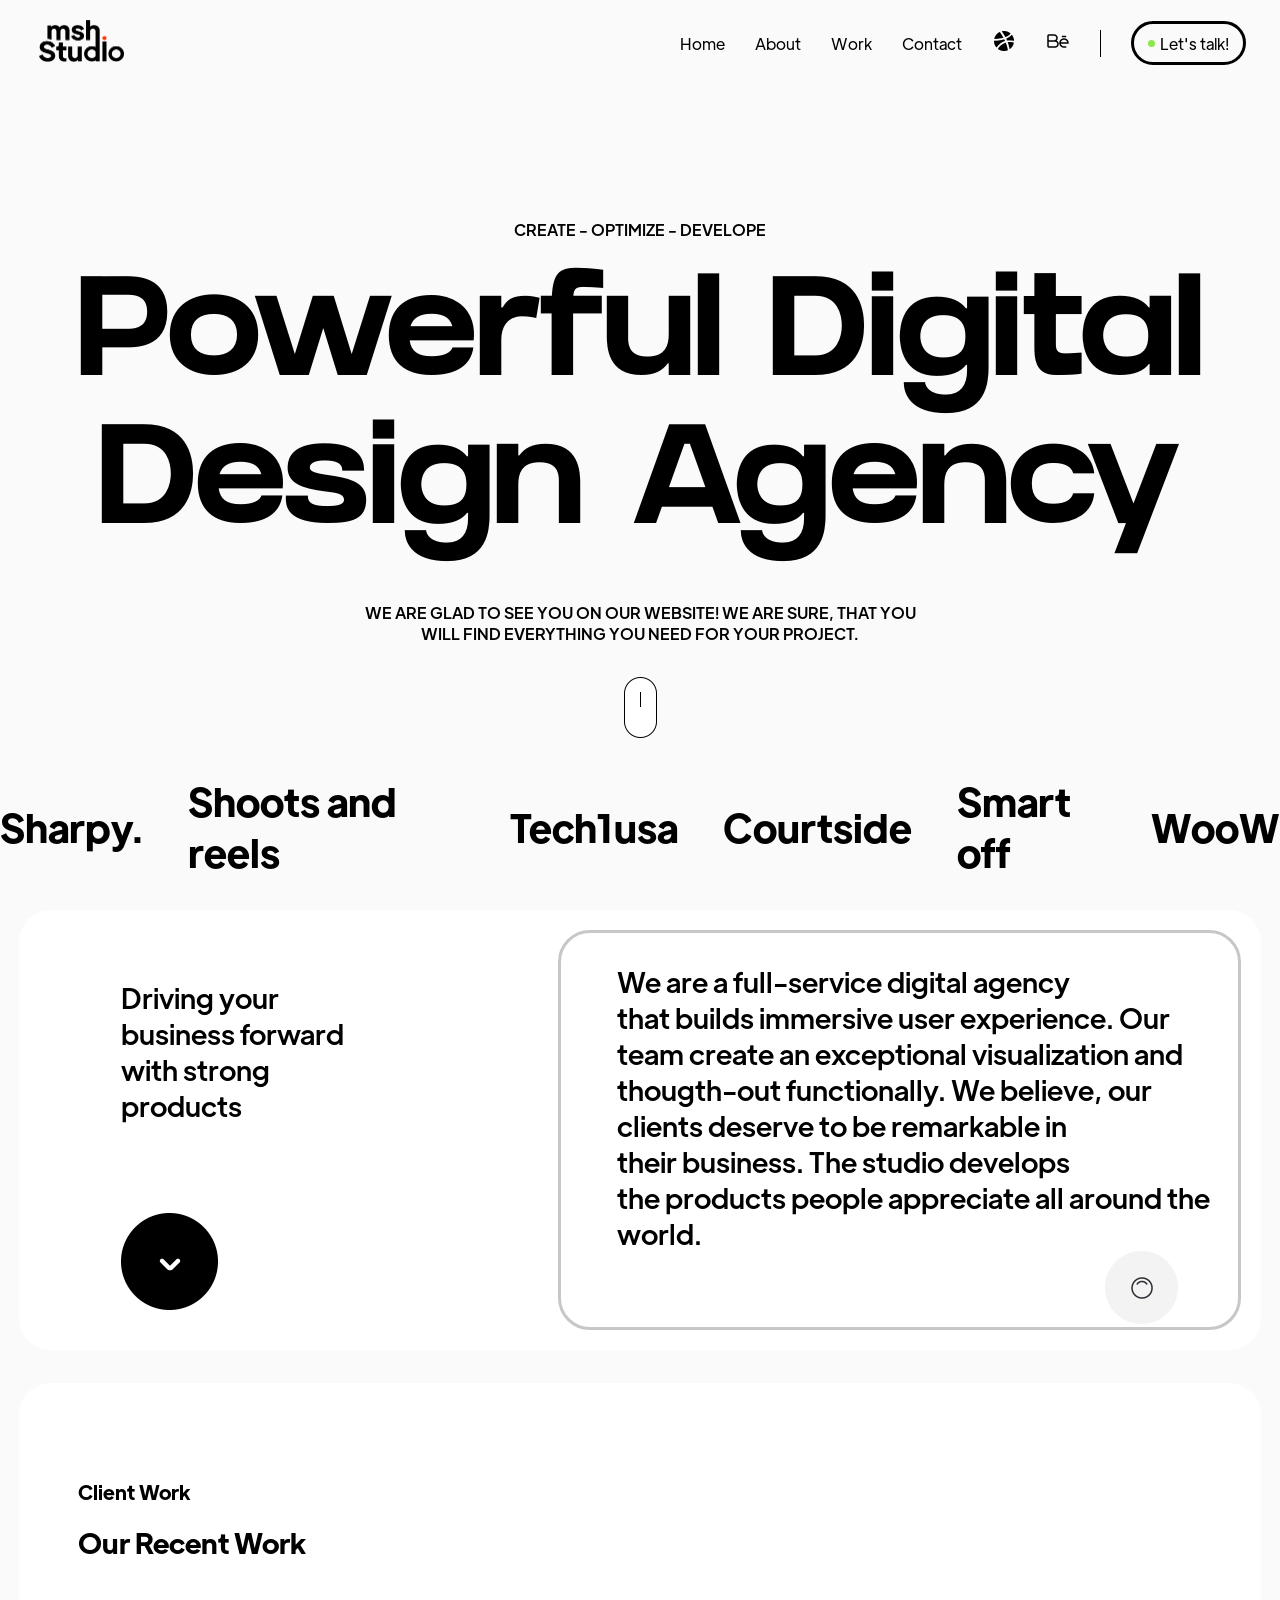
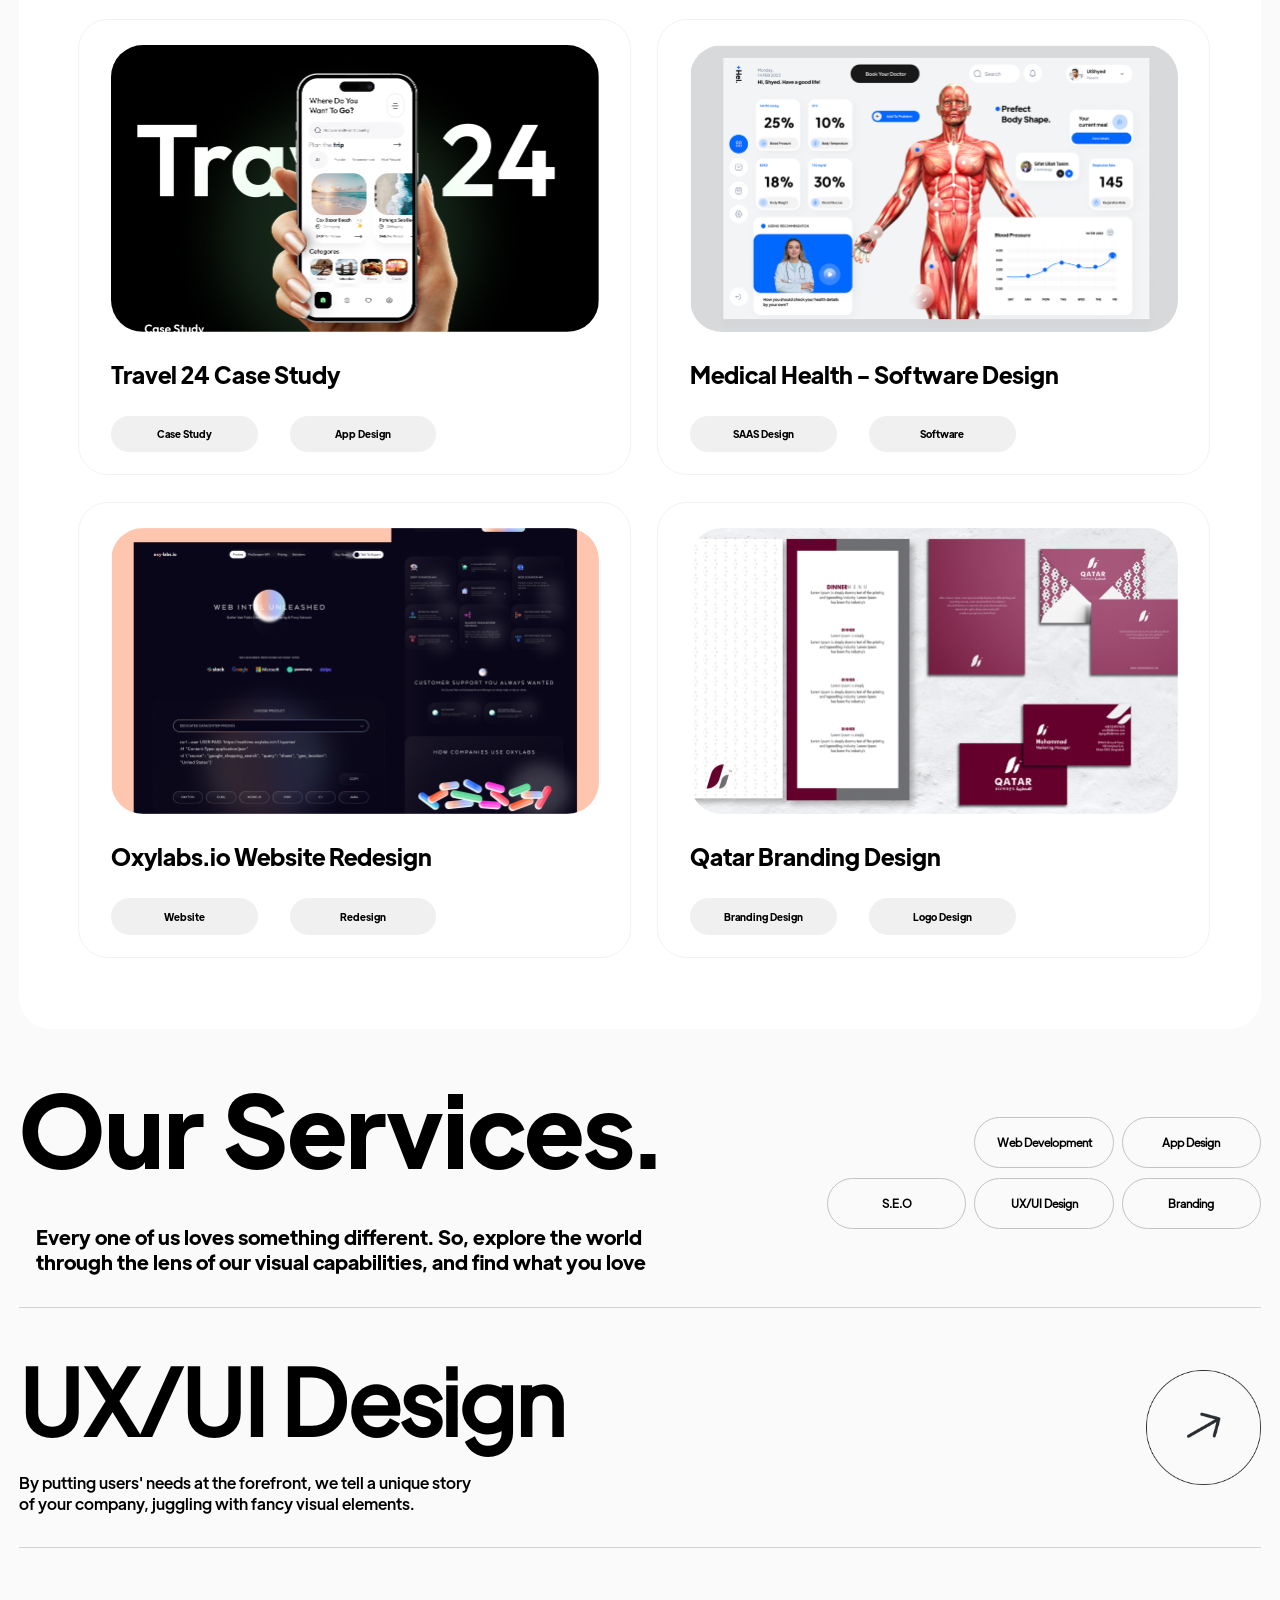
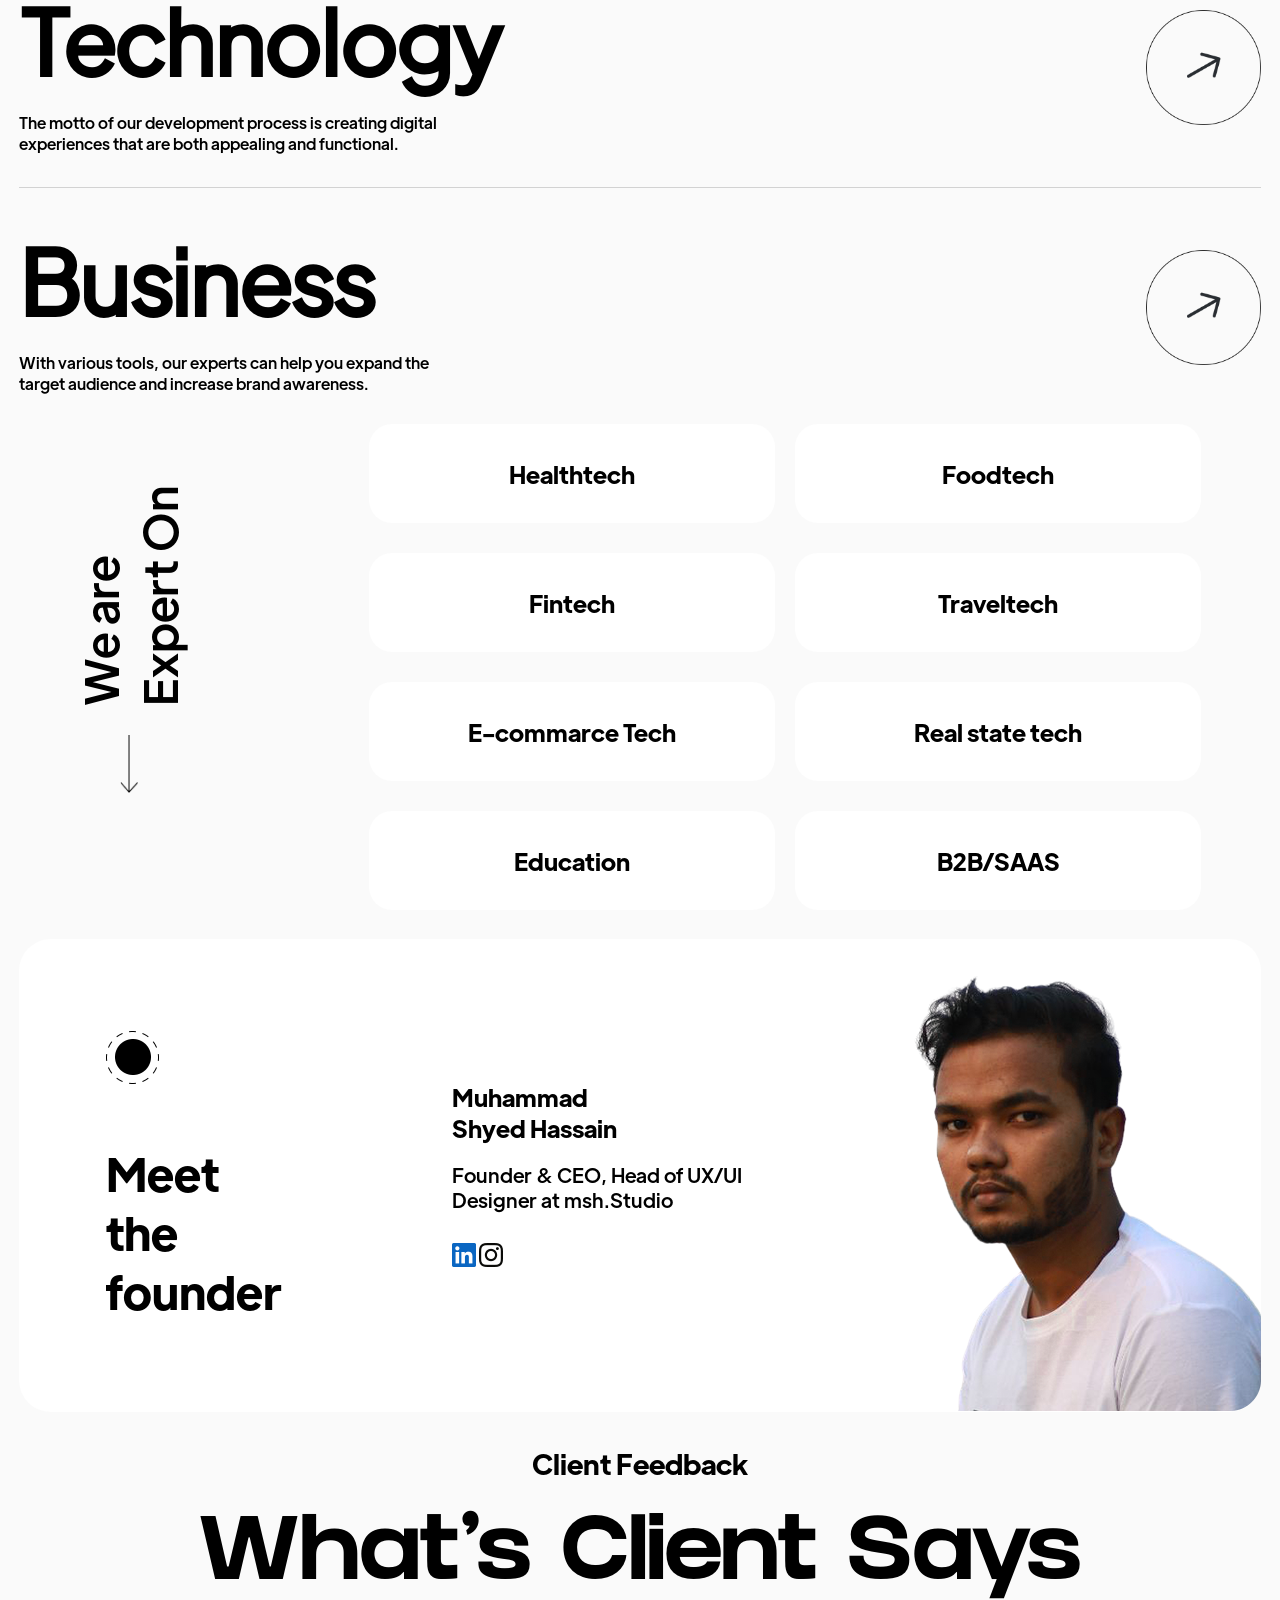
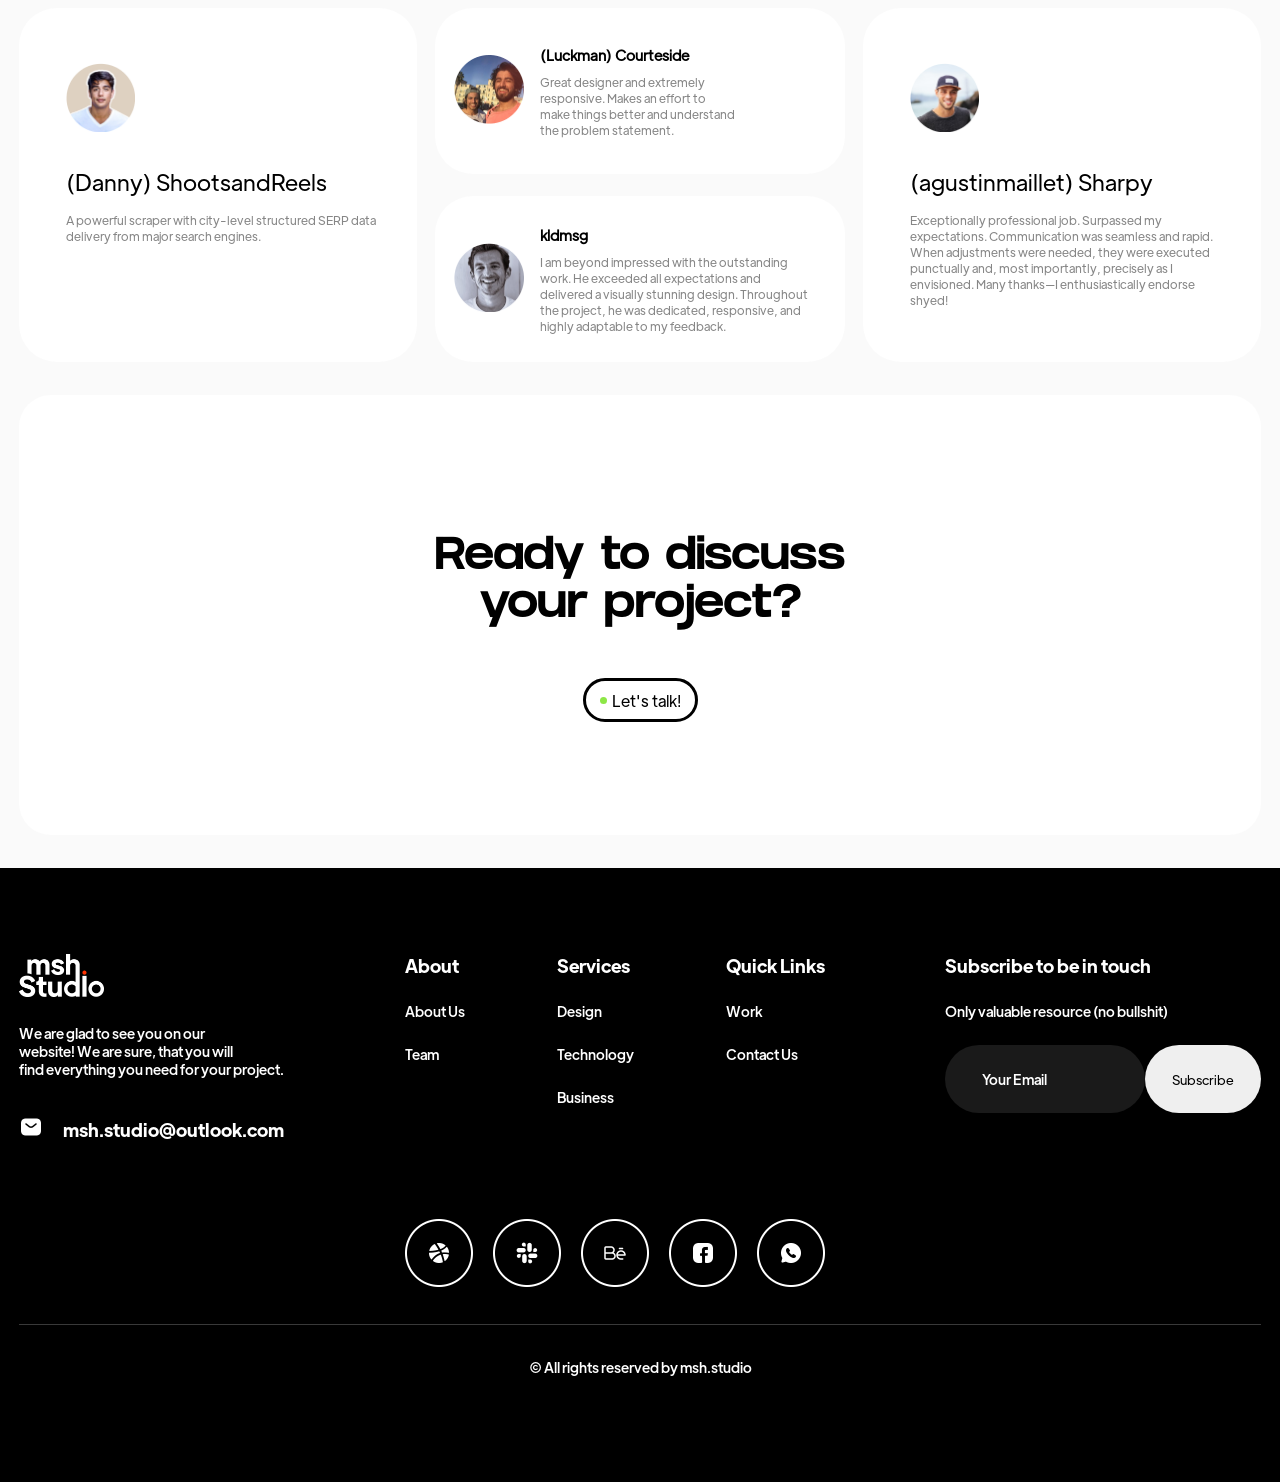
==== commit 47ee950b: "Add files via upload" ====
--- a/index.html
+++ b/index.html
@@ -78,7 +78,7 @@
       <div class="work-showcase">
         <div class="work-row">
           <div class="work-item bottom">
-            <img src="images/work1.png" alt="Work">
+            <a href="https://dribbble.com/shots/20558896-travel-Agency-App-Design"><img src="images/work1.png" alt="Work"></a>
             <h4>Travel 24 Case Study</h4>
               <div class="work-tags">
                 <h6>Case Study</h6>
@@ -86,17 +86,17 @@
               </div>
           </div>
           <div class="work-item bottom2">
-            <img src="images/work2.png" alt="Work">
-            <h4>Donation App Case Study</h4>
+            <a href="https://dribbble.com/shots/20694649-Medical-Health-Software-Design"><img src="images/work5.png" alt="Work"></a>
+            <h4>Medical Health - Software Design</h4>
               <div class="work-tags">
-                <h6>Case Study</h6>
-                <h6>App Design</h6>
+                <h6>SAAS Design</h6>
+                <h6>Software</h6>
               </div>
           </div>
         </div>
         <div class="work-row row2">
           <div class="work-item bottom">
-            <img src="images/work3.png" alt="Work">
+            <a href="https://dribbble.com/shots/21882273-Oxylabs-io-Website-Redesign"><img src="images/work3.png" alt="Work"></a>
             <h4>Oxylabs.io Website Redesign</h4>
               <div class="work-tags">
                 <h6>Website</h6>
@@ -104,12 +104,12 @@
               </div>
           </div>
           <div class="work-item bottom2">
-            <img src="images/work4.png" alt="Work">
-            <h4>Bruvana Fruit Drinking Website Design</h4>
-              <div class="work-tags">
-                <h6>Website Design</h6>
-                <h6>Redesign</h6>
-              </div>
+            <a href="#"><img src="images/work6.png" alt="Work"></a>
+            <h4>Qatar Branding Design</h4>
+            <div class="work-tags">
+              <h6>Branding Design</h6>
+              <h6>Logo Design</h6>
+            </div>
           </div>
         </div>
       </div>
--- a/style.css
+++ b/style.css
@@ -284,12 +284,13 @@
   justify-content: center;
   flex-direction: column;
   transition: all .4s ease;
+  cursor: pointer;
 }
 
 .service-name h6:hover{
   background: #000;
   color: #fafafa;
-  margin-top: -10px;
+  scale: 1.1;
 }
 
 .horizontal-line{
@@ -381,6 +382,12 @@
   width: 488.1px;
   height: 286.73px;
   border-radius: 32px;
+  cursor: pointer;
+  transition: all .4s ease;
+}
+
+.work-showcase img:hover{
+  scale: 1.1;
 }
 
 .work-showcase h6{
@@ -411,7 +418,7 @@
 }
 
 .work-showcase h6:hover{
-  margin-top: -1px;
+  scale: 1.2;
   background: #000;
   color: #fafafa;
 }
@@ -930,9 +937,6 @@
   border: 0.5px solid #c2c2c2;
   background: #fafafa;
   transition: all .4s ease;
-  &:focus{
-    border-color: #000;
-  }
 }
 
 .contact-btn1:hover{
@@ -999,6 +1003,40 @@
     font-family: 'jakarta4';
     font-size: 14px;
   }
+}
+
+.contact-page textarea{
+  border: 0;
+  border-bottom: 1px solid #c5c5c5;
+  background: #fafafa;
+  padding: 10px;
+  width: 100%;
+  height: 50px;
+  color: #000;
+
+  &:focus{
+    outline: 0;
+  }
+
+  &::placeholder{
+    font-family: 'jakarta4';
+    font-size: 16px;
+    color: #c2c2c2;
+  }
+}
+
+.contact_message{
+  font-family: 'jakarta4';
+  font-size: 14px;
+  margin-top: 5px;
+}
+
+.color-red{
+  color: red;
+}
+
+.color-cyan{
+  color: cyan;
 }
 
 @media (max-width: 1060px){
@@ -1496,7 +1534,7 @@
     opacity: 46%;
   }
 
-  /*About Page*/
+  /*Mobile About Page*/
 
   .about-page{
     margin-top: 50px;
@@ -1539,7 +1577,7 @@
     height: 274.82px;
   }
   
-  /*Work Page*/
+  /*Mobile Work Page*/
   
   .work-page{
     margin-top: 50px;
@@ -1561,7 +1599,7 @@
     padding-left: 25px;
   }
   
-  /*Contact Page*/
+  /*Mobile Contact Page*/
   
   .contact-page{
     margin-top: 50px;
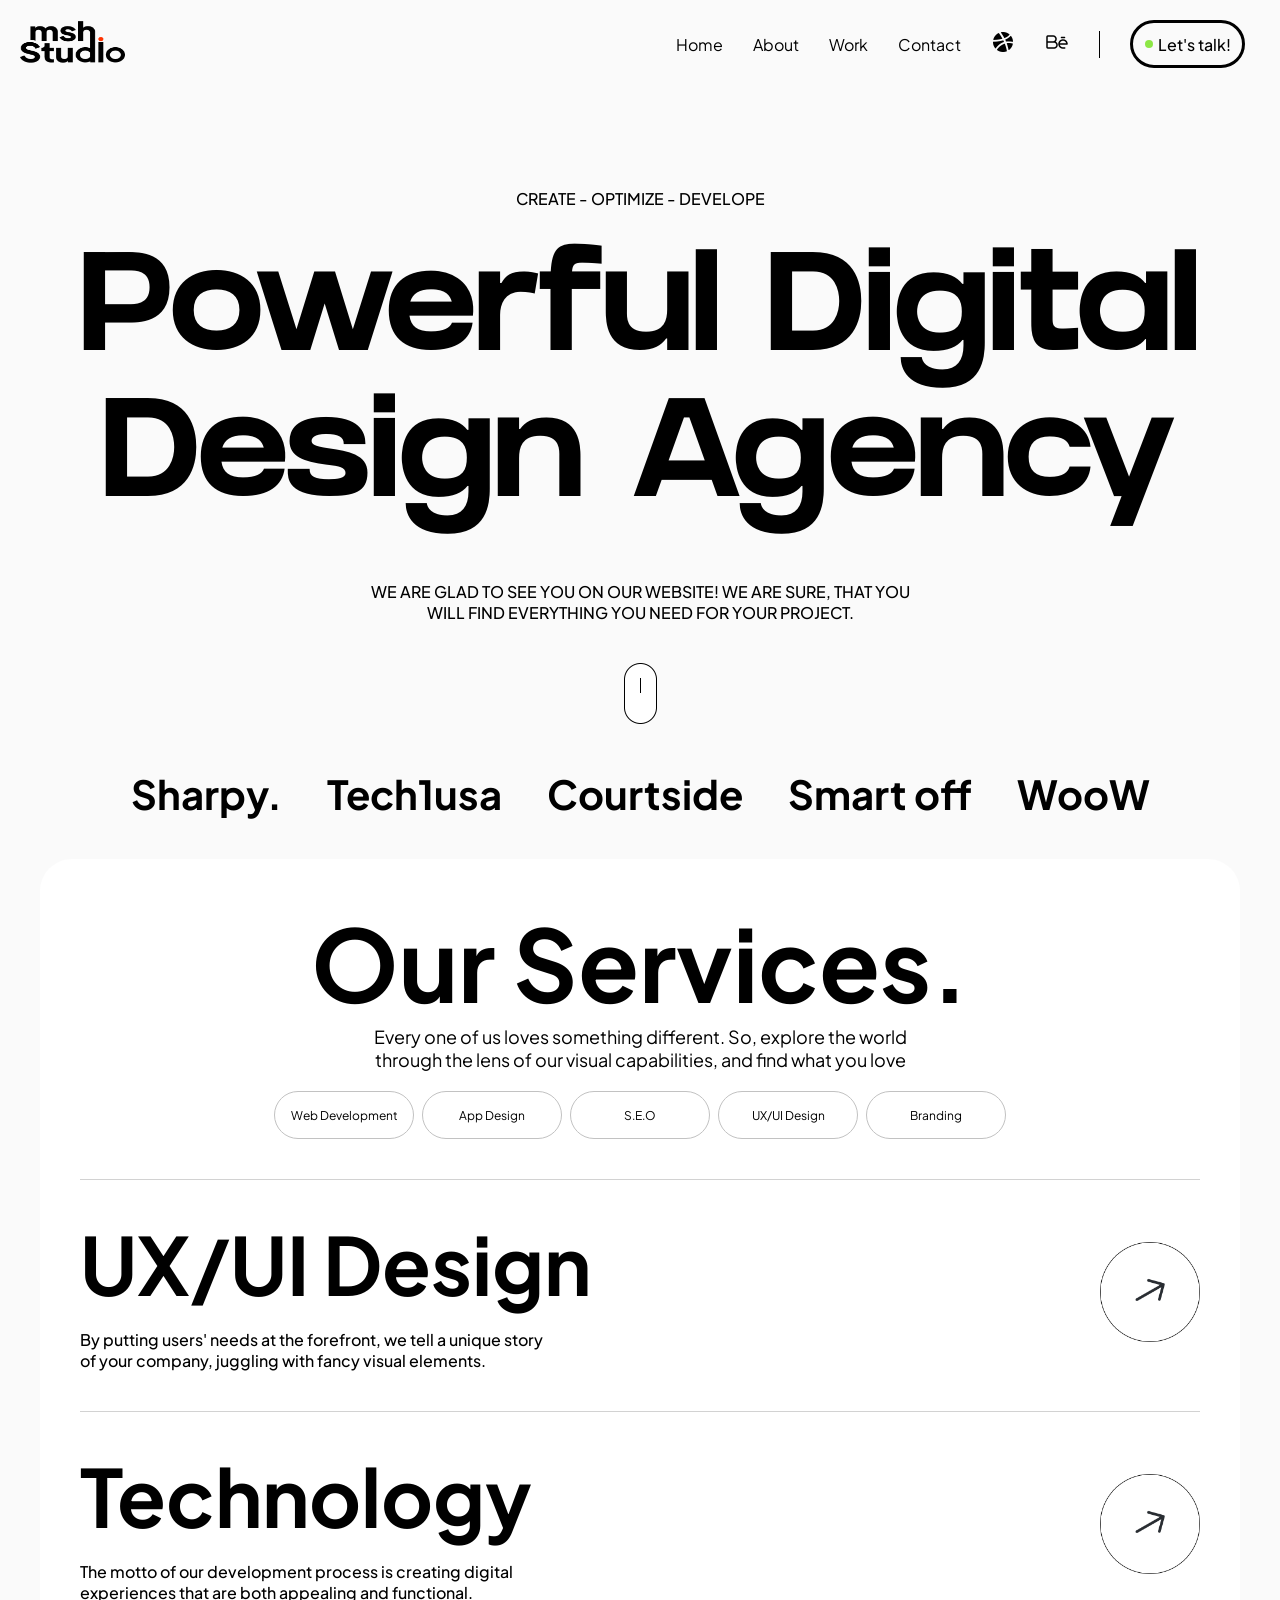
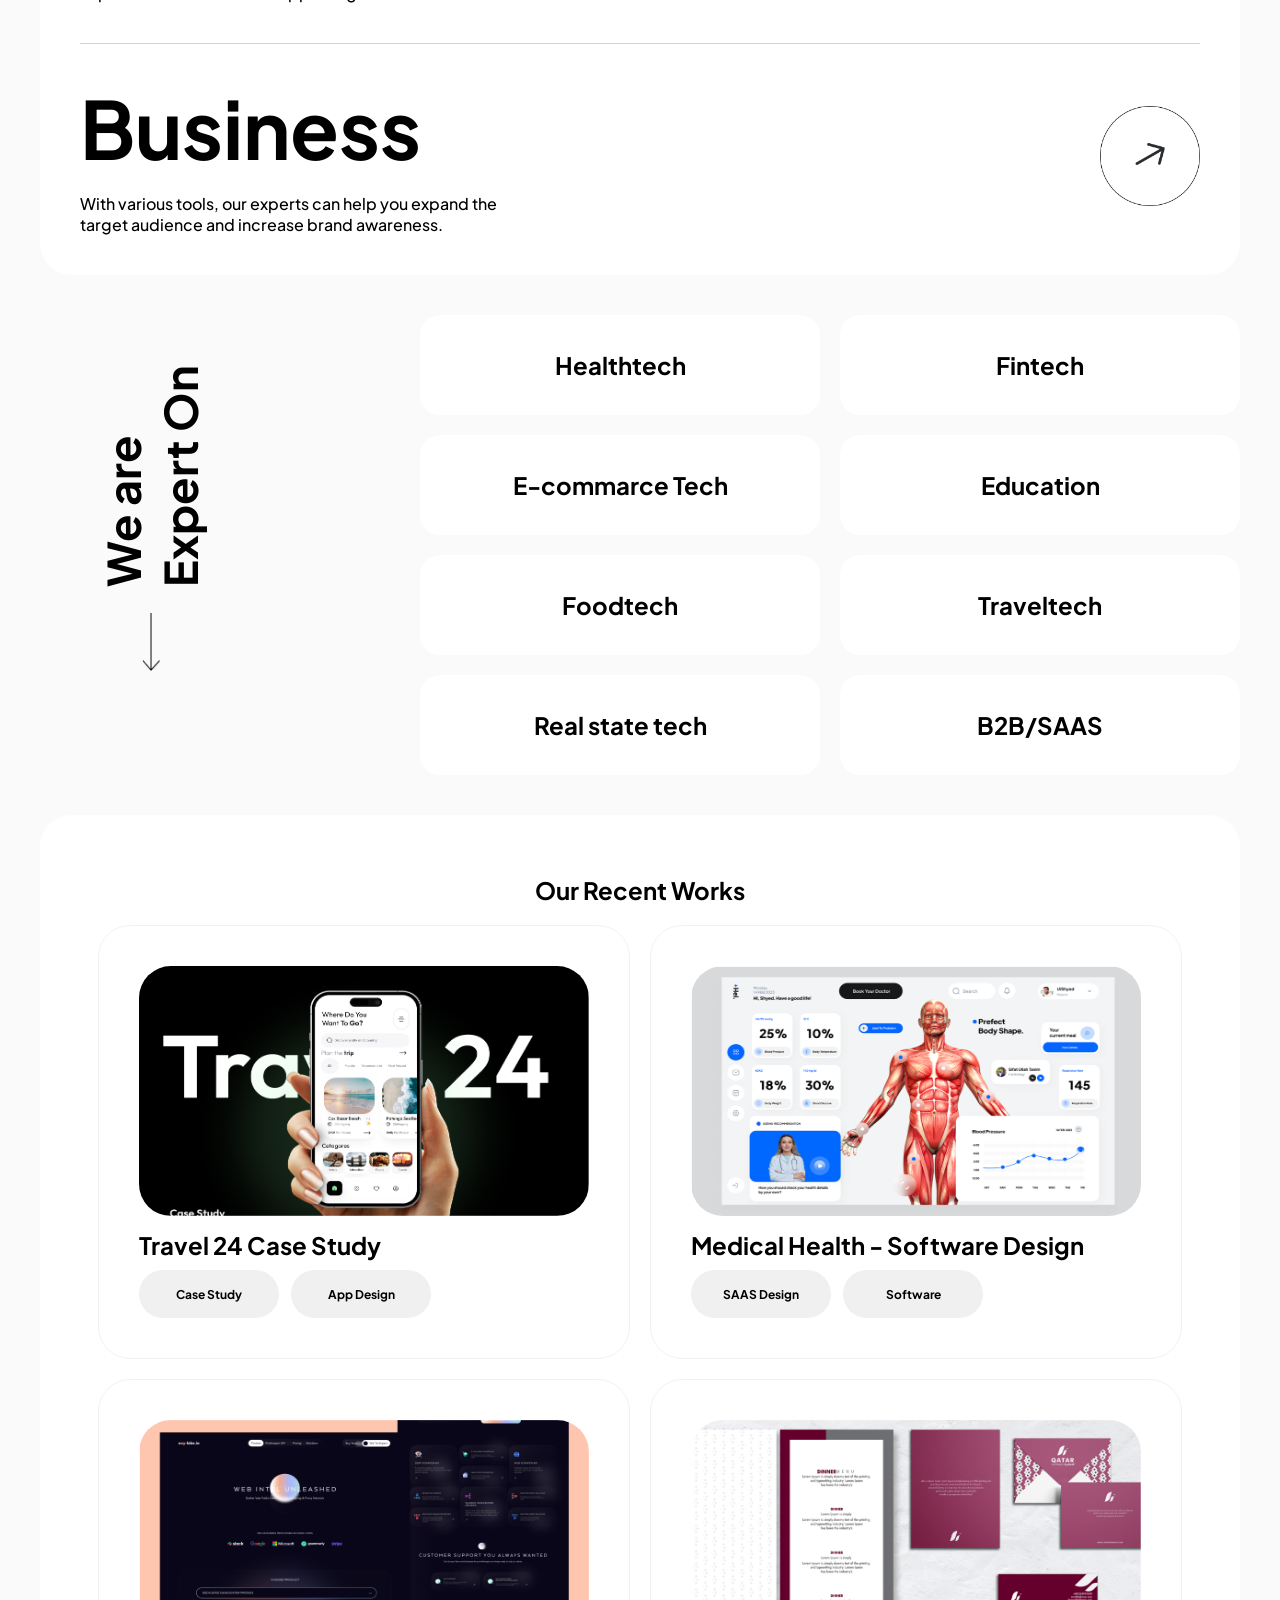
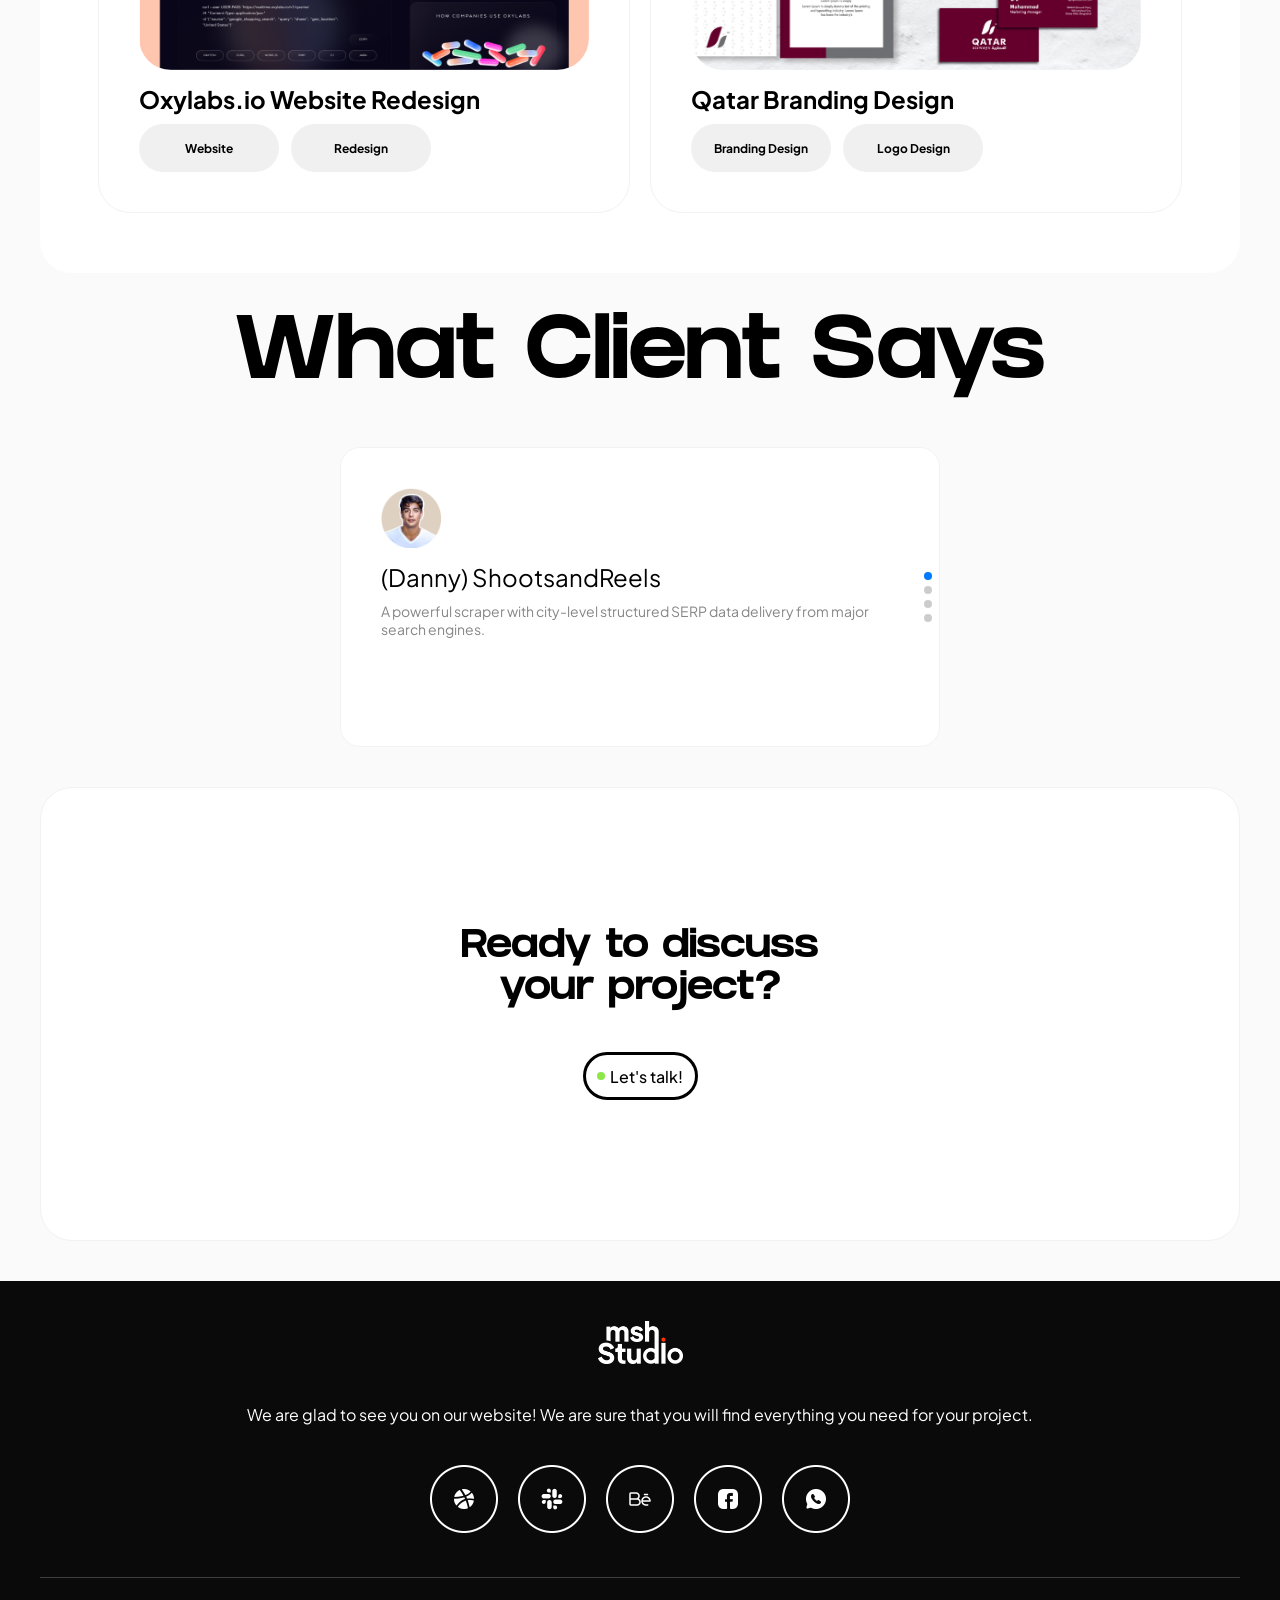
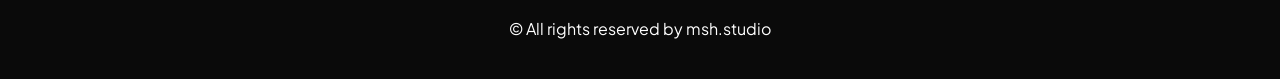
==== commit be5183a7: "clean code" ====
--- a/index.html
+++ b/index.html
@@ -1,337 +1,242 @@
 <!DOCTYPE html>
 <html lang="en">
+
 <head>
   <meta charset="UTF-8">
   <meta name="viewport" content="width=device-width, initial-scale=1.0">
   <link rel="stylesheet" href="style.css">
   <link rel="stylesheet" href="https://cdnjs.cloudflare.com/ajax/libs/font-awesome/6.4.2/css/all.min.css">
+  <link rel="stylesheet" href="https://cdn.jsdelivr.net/npm/swiper@11/swiper-bundle.min.css"/>
 </head>
+
 <body>
   <div id="preloader"></div>
   <!--Navbar-->
   <nav>
     <header>
-      <a href="#"><img class="brand" src="images/logo.png" alt="Logo"></a>
-        <div class="menu">
-          <div class="head-btn">
-            <i class="fas fa-times close-btn"></i>
-          </div>
-          <a href="index.html">Home</a>
-          <a href="about.html">About</a>
-          <a href="work.html">Work</a>
-          <a href="contact.html">Contact</a>
-          <a href="https://dribbble.com/uishyed"><img class="icon" src="images/dribbble.png" alt="D"></a>
-          <a href="https://www.behance.net/shyed"><img class="icon" src="images/be.png" alt="B"></a>
-          <a href="#"><div class="line"></div></a>
-          <a href="contact.html"><div class="btn"><div class="btn-green"></div>Let's talk!</div></a>
-        </div>
+      <a href="index.html"><img class="brand" src="images/logo.png" alt="Logo"></a>
+      <div class="menu">
         <div class="head-btn">
-          <i class="fas fa-bars menu-btn"></i>
-        </div>
+          <i class="fas fa-times close-btn"></i>
+        </div>
+        <a href="index.html">Home</a>
+        <a href="about.html">About</a>
+        <a href="work.html">Work</a>
+        <a href="contact.html">Contact</a>
+        <a href="https://dribbble.com/uishyed"><img class="icon" src="images/dribbble.png" alt="dribbble"></a>
+        <a href="https://www.behance.net/shyed"><img class="icon" src="images/be.png" alt="behance"></a>
+        <a href="#">
+          <div class="line"></div>
+        </a>
+        <a href="contact.html">
+          <div class="btn">
+            <div class="btn-green"></div>Let's talk!
+          </div>
+        </a>
+      </div>
+      <div class="head-btn">
+        <i class="fas fa-bars menu-btn"></i>
+      </div>
     </header>
   </nav>
   <!--Hero Section-->
-  <section class="hero-section">
-    <div class="container">
-      <div class="home">
-        <p class="top">CREATE - OPTIMIZE - DEVELOPE</p>
-        <h1 class="left">Powerful Digital <br> Design Agency</h1>
-        <p class="bottom">WE ARE GLAD TO SEE YOU ON OUR WEBSITE! WE ARE SURE, THAT YOU <br> WILL FIND EVERYTHING YOU NEED FOR YOUR PROJECT.</p>
-        <img class="right" src="images/mouse.png" alt="Mouse">
-      </div>
-    </div>
-    <div class="company-names bottom">
-      <div class="company-name">
-        <h1>Sharpy.</h1>
-        <h1>Shoots and reels</h1>
-        <h1>Tech1usa</h1>
-      </div>
-      <div class="company-name">
-        <h1>Courtside</h1>
-        <h1>Smart off</h1>
-        <h1>WooW</h1>
-      </div>
+  <section class="container">
+    <div class="home">
+      <p>CREATE - OPTIMIZE - DEVELOPE</p>
+      <h1>Powerful Digital <br> Design Agency</h1>
+      <p>WE ARE GLAD TO SEE YOU ON OUR WEBSITE! WE ARE SURE, THAT YOU <br> WILL FIND EVERYTHING YOU NEED FOR YOUR
+        PROJECT.</p>
+      <img src="images/mouse.png" alt="Mouse">
+    </div>
+    <div class="company-names">
+      <h1>Sharpy.</h1>
+      <h1>Tech1usa</h1>
+      <h1>Courtside</h1>
+      <h1>Smart off</h1>
+      <h1>WooW</h1>
     </div>
   </section>
   <!--Service Section-->
-  <section class="service-section">
-    <div class="container">
-      <div class="service-details bottom">
-        <div class="service-left">
-          <p class="service-para">Driving your <br> business forward <br> with strong <br> products</p>
-          <img src="images/arrow.png" alt="Arrow">
-        </div>
-        <div class="service-right">
-          <p class="service-para">We are a full-service digital agency <br> that builds immersive user experience. Our <br> team create an exceptional visualization and <br> thougth-out functionally. We believe, our <br> clients deserve to be remarkable in <br> their business. The studio develops <br> the products people appreciate all around the world.</p>
-          <div class="service-icon"><img src="images/glossy.png" alt="Glossy"></div>
-        </div>
-      </div>
-    </div>  
+  <section class="container service">
+    <h1>Our Services.</h1>
+    <p>Every one of us loves something different. So, explore the world <br> through the lens of our visual
+      capabilities, and find what you love</p>
+    <div class="service-name">
+      <h6>Web Development</h6>
+      <h6>App Design</h6>
+      <h6>S.E.O</h6>
+      <h6>UX/UI Design</h6>
+      <h6>Branding</h6>
+    </div>
+    <div class="horizontal-line"></div>
+    <div class="services">
+      <div>
+        <h1>UX/UI Design</h1>
+        <p>By putting users' needs at the forefront, we tell a unique story <br> of your company, juggling with
+          fancy visual elements.</p>
+      </div>
+      <img class="service-arrow" src="images/anglearrow.png" alt="arrow">
+    </div>
+    <div class="horizontal-line"></div>
+    <div class="services">
+      <div>
+        <h1>Technology</h1>
+        <p>The motto of our development process is creating digital <br> experiences that are both appealing and
+          functional.</p>
+      </div>
+      <img class="service-arrow" src="images/anglearrow.png" alt="arrow">
+    </div>
+    <div class="horizontal-line bottom"></div>
+    <div class="services">
+      <div>
+        <h1>Business</h1>
+        <p>With various tools, our experts can help you expand the <br> target audience and increase brand
+          awareness.</p>
+      </div>
+      <img class="service-arrow" src="images/anglearrow.png" alt="arrow">
+    </div>
+  </section>
+  <!--Expert Section-->
+  <section class="container expert">
+    <div>
+      <p>We are <br> Expert On</p>
+      <img src="images/arrow.png" alt="arrow">
+    </div>
+    <div class="expert-list">
+      <h1>Healthtech</h1>
+      <h1>Fintech</h1>
+      <h1>E-commarce Tech</h1>
+      <h1>Education</h1>
+      <h1>Foodtech</h1>
+      <h1>Traveltech</h1>
+      <h1>Real state tech</h1>
+      <h1>B2B/SAAS</h1>
+    </div>
   </section>
   <!--Work Section-->
-  <section class="container">
-    <div class="work-section">
-      <div>
-        <h5 class="top">Client Work</h5>
-        <h3 class="bottom">Our Recent Work</h3>
-      </div>
-      <div class="work-showcase">
-        <div class="work-row">
-          <div class="work-item bottom">
-            <a href="https://dribbble.com/shots/20558896-travel-Agency-App-Design"><img src="images/work1.png" alt="Work"></a>
-            <h4>Travel 24 Case Study</h4>
-              <div class="work-tags">
-                <h6>Case Study</h6>
-                <h6>App Design</h6>
-              </div>
-          </div>
-          <div class="work-item bottom2">
-            <a href="https://dribbble.com/shots/20694649-Medical-Health-Software-Design"><img src="images/work5.png" alt="Work"></a>
-            <h4>Medical Health - Software Design</h4>
-              <div class="work-tags">
-                <h6>SAAS Design</h6>
-                <h6>Software</h6>
-              </div>
-          </div>
-        </div>
-        <div class="work-row row2">
-          <div class="work-item bottom">
-            <a href="https://dribbble.com/shots/21882273-Oxylabs-io-Website-Redesign"><img src="images/work3.png" alt="Work"></a>
-            <h4>Oxylabs.io Website Redesign</h4>
-              <div class="work-tags">
-                <h6>Website</h6>
-                <h6>Redesign</h6>
-              </div>
-          </div>
-          <div class="work-item bottom2">
-            <a href="#"><img src="images/work6.png" alt="Work"></a>
-            <h4>Qatar Branding Design</h4>
-            <div class="work-tags">
-              <h6>Branding Design</h6>
-              <h6>Logo Design</h6>
-            </div>
-          </div>
-        </div>
-      </div>
-    </div>
-  </section>
-  <!--Service Section-->
-  <section class="service-section">
-    <div class="container">
-      <div class="service">
-        <div class="service-top">
-          <h1 class="left">Our Services.</h1>
-          <p class="right">Every one of us loves something different. So, explore the world <br> through the lens of our visual capabilities, and find what you love</p>
-        </div>
-        <div>
-          <div class="service-name right">
-            <h6>Web Development</h6>
-            <h6>App  Design</h6>
-          </div>
-          <div class="service-name left">
-            <h6>S.E.O</h6>
-            <h6>UX/UI Design</h6>
-            <h6>Branding</h6>
-          </div>
-        </div>
-      </div>
-      <div>
-        <div>
-          <div class="horizontal-line bottom"></div>
-          <div class="service-info">
-            <div>
-              <h1 class="left">UX/UI Design</h1>
-              <p class="right">By putting users' needs at the forefront, we tell a unique story <br> of your company, juggling with fancy visual elements.</p>
-            </div>
-            <img class="top service-arrow" src="images/anglearrow.png" alt="Arrow">
-          </div>
-          <div class="horizontal-line bottom"></div>
-          <div class="service-info">
-            <div>
-              <h1 class="left">Technology</h1>
-              <p class="right">The motto of our development process is creating digital <br> experiences that are both appealing and functional.</p>
-            </div>
-            <img class="top service-arrow" src="images/anglearrow.png" alt="Arrow">
-          </div>
-          <div class="horizontal-line bottom"></div>
-          <div class="service-info">
-            <div>
-              <h1 class="left">Business</h1>
-              <p class="right">With various tools, our experts can help you expand the <br> target audience and increase brand awareness.</p>
-            </div>
-            <img class="top service-arrow" src="images/anglearrow.png" alt="Arrow">
-          </div>
-        </div>
-        </div>
-        </div>
-      </div>
-    </div>
-  </section>
-  <!--Expert Section-->
-  <section class="container">
-    <div>
-      <div class="expert-section">
-        <div class="expert-details">
-          <div class="expert-left left">
-            <div><p class="exp-text">We are <br> Expert On</p></div>
-            <div><img src="images/arrow2.png" alt="Arrow"></div>
-          </div>
-          <div class="expert-right">
-            <div class="expert-list1 bottom">
-              <div class="exp-list">Healthtech</div>
-              <div class="exp-list">Fintech</div>
-              <div class="exp-list">E-commarce Tech</div>
-              <div class="exp-list">Education</div>
-            </div>
-            <div class="expert-list2 right">
-              <div class="exp-list">Foodtech</div>
-              <div class="exp-list">Traveltech</div>
-              <div class="exp-list">Real state tech</div>
-              <div class="exp-list">B2B/SAAS</div>
-            </div>
-          </div>
-        </div>
-      </div>
-    </div>
-    <div>
-      <div class="team-section">
-        <div class="shyed">
-          <div class="shyed-text left">
-            <div class="shyed-image">
-              <img src="images/blackhole.png" alt="Black Hole">
-            </div>
-            <p class="shyed-text1">Meet <br> the <br> founder</p>
-          </div>
-          <div class="shyed-social-media top">
-            <p class="shyed-name">Muhammad <br> Shyed Hassain</p>
-            <p class="shyed-details">Founder & CEO, Head of UX/UI <br> Designer at msh.Studio</p>
-            <div class="social-icons">
-              <a href="https://www.linkedin.com/company/mshstudio/"><img src="images/linkedin.png" alt="Linkedin"></a>
-              <a href="https://instagram.com/msh.studio22?igshid=OGQ5ZDc2ODk2ZA=="><img src="images/instragram.png" alt="Instragram"></a>
-            </div>
-          </div>
-          <div class="shyed-photo right">
-            <img src="images/shyed.png" alt="Shyed Image">
+  <section class="container work">
+    <h2>Our Recent Works</h2>
+    <div class="work-showcase">
+      <div class="work-card">
+        <div>
+          <a href="https://www.behance.net/gallery/160052321/Travel-24-Case-Study"><img src="images/work1.png"
+              alt="Work"></a>
+          <h1>Travel 24 Case Study</h1>
+          <div class="work-tags">
+            <h6>Case Study</h6>
+            <h6>App Design</h6>
+          </div>
+        </div>
+      </div>
+      <div class="work-card">
+        <div>
+          <a href="https://dribbble.com/shots/20694649-Medical-Health-Software-Design"><img src="images/work5.png"
+              alt="Work"></a>
+          <h1>Medical Health - Software Design</h1>
+          <div class="work-tags">
+            <h6>SAAS Design</h6>
+            <h6>Software</h6>
+          </div>
+        </div>
+      </div>
+      <div class="work-card">
+        <div>
+          <a href="https://dribbble.com/shots/21882273-Oxylabs-io-Website-Redesign"><img src="images/work3.png"
+              alt="Work"></a>
+          <h1>Oxylabs.io Website Redesign</h1>
+          <div class="work-tags">
+            <h6>Website</h6>
+            <h6>Redesign</h6>
+          </div>
+        </div>
+      </div>
+      <div class="work-card">
+        <div>
+          <a href="https://www.behance.net/gallery/101354595/Qatar-Branding-Design"><img src="images/work6.png"
+              alt="Work"></a>
+          <h1>Qatar Branding Design</h1>
+          <div class="work-tags">
+            <h6>Branding Design</h6>
+            <h6>Logo Design</h6>
           </div>
         </div>
       </div>
     </div>
   </section>
   <!--Feedback Section-->
-  <section class="feedback-section">
-    <div class="container">
-      <div class="feedback-top">
-        <p class="feedback-text1 left">Client Feedback</p>
-        <p class="feedback-text2 right">What's Client Says</p>
-        <div class="feedback-divs">
-          <div class="feedback-div bottom">
-            <div class="feedback-profile">
-              <img src="images/client1.png" alt="Profile Image">
-            </div>
-            <div class="feedback-div-text">
-              <p class="feedback-div-text1">(Danny) ShootsandReels</p>
-              <p class="feedback-div-text2">A powerful scraper with city-level structured SERP data <br> delivery from major search engines.</p>
-            </div>
-          </div>
-          <div class="feedback-div-center bottom2">
-            <div class="feedback-center">
-              <div class="feedback-center-profile">
-                <img src="images/client2.png" alt="Profile Image">
-              </div>
-              <div class="feedback-center-text">
-                <h3>(Luckman) Courteside</h3>
-                <p>Great designer and extremely <br> responsive. Makes an effort to <br> make things better and understand <br> the problem statement.</p>
-              </div>
-            </div>
-            <div class="feedback-center">
-              <div class="feedback-center-profile">
-                <img src="images/client3.png" alt="Profile Image">
-              </div>
-              <div class="feedback-center-text">
-                <h3>kldmsg</h3>
-                <p>I am beyond impressed with the outstanding <br> work. He exceeded all expectations and <br> delivered a visually stunning design. Throughout <br> the project, he was dedicated, responsive, and <br> highly adaptable to my feedback. </p>
-              </div>
-            </div>
-          </div>
-          <div class="feedback-div bottom3">
-            <div class="feedback-profile">
-              <img src="images/client4.png" alt="Profile Image">
-            </div>
-            <div class="feedback-div-text">
-              <p class="feedback-div-text1">(agustinmaillet) Sharpy</p>
-              <p class="feedback-div-text2">Exceptionally professional job. Surpassed my <br> expectations. Communication was seamless and rapid. <br> When adjustments were needed, they were executed <br> punctually and, most importantly, precisely as I <br> envisioned. Many thanks—I enthusiastically endorse <br> shyed!</p>
-            </div>
-          </div>
-        </div>
-      </div>
-      <div class="feedback-bottom">
-        <p class="feedback-bottom-text top">Ready to discuss <br> your project?</p>
-        <a href="contact.html"><div class="btn feedback-btn bottom"><div class="btn-green"></div>Let's talk!</div></a>
-      </div>
+  <section class="container feedback">
+    <p class="feedback-heading">What Client Says</p>
+    <div class="swiper">
+      <div class="swiper-wrapper">
+        <div class="swiper-slide">
+          <img src="images/client1.png" alt="profile image">
+          <div>
+            <h3>(Danny) ShootsandReels</h3>
+            <p>A powerful scraper with city-level structured SERP data delivery from
+              major search engines.</p>
+          </div>
+        </div>
+        <div class="swiper-slide">
+          <img src="images/client2.png" alt="profile image">
+          <div>
+            <h3>(Luckman) Courteside</h3>
+            <p>Great designer and extremely responsive. Makes an effort to make things better and
+              understand the problem statement.</p>
+          </div>
+        </div>
+        <div class="swiper-slide">
+          <img src="images/client3.png" alt="profile image">
+          <div>
+            <h3>kldmsg</h3>
+            <p>I am beyond impressed with the outstanding work. He exceeded all expectations and delivered
+              a visually stunning design. Throughout the project, he was dedicated, responsive, and highly
+              adaptable to my feedback. </p>
+          </div>
+        </div>
+        <div class="swiper-slide">
+          <img src="images/client4.png" alt="profile image">
+          <div>
+            <h3>(agustinmaillet) Sharpy</h3>
+            <p>Exceptionally professional job. Surpassed my expectations.
+              Communication was seamless and rapid. When adjustments were needed, they were executed
+              punctually and, most importantly, precisely as I envisioned. Many thanks—I enthusiastically endorse
+              shyed!
+            </p>
+          </div>
+        </div>
+      </div>
+      <div class="swiper-pagination"></div>
+    </div>
+    <div class="talk">
+      <p>Ready to discuss <br> your project?</p>
+      <a href="contact.html">
+        <div class="talk-btn btn">
+          <div class="btn-green"></div>Let's talk!
+        </div>
+      </a>
     </div>
   </section>
   <!--Footer Section-->
-  <section class="footer-section">
-    <div class="container bottom">
-      <div class="footer-top">
-        <div class="footer-left footer-div">
-          <div class="footer-logo">
-            <img src="images/logo2.png" alt="Logo">
-          </div>
-          <p class="footer-text1 f-left-text">We are glad to see you on our <br> website! We are sure, that you will <br> find everything you need for your project.</p>
-          <div class="footer-mail">
-            <div class="mail-image">
-              <img src="images/mail.png" alt="Mail">
-            </div>
-            <p class="footer-text2">msh.studio@outlook.com</p>
-          </div>
-        </div>
-        <div class="footer-div">
-          <div class="footer-row1">
-            <div class="footer-column">
-              <p class="footer-text2">About</p>
-              <p class="footer-text1 f-right-text">About Us</p>
-              <p class="footer-text1 f-right-text">Team</p>
-            </div>
-            <div class="footer-column">
-              <p class="footer-text2">Services</p>
-              <p class="footer-text1 f-right-text">Design </p>
-              <p class="footer-text1 f-right-text">Technology</p>
-              <p class="footer-text1 f-right-text">Business</p>
-            </div>
-            <div class="footer-column">
-              <p class="footer-text2">Quick Links</p>
-              <p class="footer-text1 f-right-text">Work</p>
-              <p class="footer-text1 f-right-text">Contact Us</p>
-            </div>
-          </div>
-          <div class="footer-row2">
-            <div class="footer-icons">
-              <a href="https://dribbble.com/uishyed"><img src="images/f1.png" alt="Icon"></a>
-              <a href="https://app.slack.com/huddle/T0574606V33/C0574608FL1"><img src="images/f2.png" alt="Icon"></a>
-              <a href="https://www.behance.net/shyed"><img src="images/f3.png" alt="Icon"></a>
-              <a href="https://www.facebook.com/profile.php?id=100092141329064&mibextid=ZbWKwL"><img src="images/f4.png" alt="Icon"></a>
-              <a href="https://wa.me/message/XKIOSQOUUUPIN1"><img src="images/f5.png" alt="Icon"></a>
-            </div>
-          </div>
-        </div>
-        <div class="footer-div">
-          <div class="footer-text2 f-right-text2">Subscribe to be in touch</div>
-          <div class="footer-text1 f-right-text">Only valuable resource (no bullshit)</div>
-          <div class="footer-form">
-            <input type="email" name="email" placeholder="Your Email">
-            <button>Subscribe</button>
-          </div>
-        </div>
+  <footer>
+    <div class="container footer">
+      <div>
+        <img src="images/logo2.png" alt="Logo">
+        <p>We are glad to see you on our website! We are sure that you will find everything you need for your project.</p>
+      </div>
+      <div class="footer-icons">
+        <a href="https://dribbble.com/uishyed"><img src="images/f1.png" alt="Icon"></a>
+        <a href="https://app.slack.com/huddle/T0574606V33/C0574608FL1"><img src="images/f2.png" alt="Icon"></a>
+        <a href="https://www.behance.net/shyed"><img src="images/f3.png" alt="Icon"></a>
+        <a href="https://www.facebook.com/profile.php?id=100092141329064&mibextid=ZbWKwL"><img src="images/f4.png" alt="Icon"></a>
+        <a href="https://wa.me/message/XKIOSQOUUUPIN1"><img src="images/f5.png" alt="Icon"></a>
       </div>
       <div class="horizontal-line grey"></div>
-      <div class="footer-bottom">
-        <p class="copyright">© All rights reserved by msh.studio</p>
-      </div>
-    </div>
-  </section>
-
-  <script src="js/scrollreveal.min.js"></script>
-  <script src="js/index.js"></script>
+      <p class="copyright">© All rights reserved by msh.studio</p>
+    </div>
+  </footer>
+
+  <script src="https://cdn.jsdelivr.net/npm/swiper@11/swiper-bundle.min.js"></script>
+  <script src="index.js"></script>
 </body>
+
 </html>
--- a/style.css
+++ b/style.css
@@ -1,32 +1,13 @@
-*{
+@import url('https://fonts.googleapis.com/css2?family=Plus+Jakarta+Sans:ital,wght@0,200..800;1,200..800&display=swap');
+
+* {
   margin: 0;
   padding: 0;
   box-sizing: border-box;
-  font-family: 'jakarta4';
   text-decoration: none;
-}
-
-@font-face {
-  font-family: 'jakarta4';
-  src: url('fonts/jakarta400.otf') format('opentype');
-  font-weight: 400;
-  font-style: normal;
-  font-display: swap;
-}
-@font-face {
-  font-family: 'jakarta5';
-  src: url('fonts/jakarta500.otf') format('opentype');
-  font-weight: 500;
-  font-style: normal;
-  font-display: swap;
-}
-@font-face {
-  font-family: 'jakarta7';
-  src: url('fonts/jakarta700.otf') format('opentype');
-  font-weight: 700;
-  font-style: normal;
-  font-display: swap;
-}
+  scroll-behavior: smooth;
+}
+
 @font-face {
   font-family: 'grifter';
   src: url('fonts/grifter.otf') format('opentype');
@@ -35,16 +16,7 @@
   font-display: swap;
 }
 
-body{
-  margin-left: auto;
-  margin-right: auto;
-  background: #fafafa;
-  color: #000;
-  font-family: 'jakarta7';
-  overflow-x: hidden;
-}
-
-#preloader{
+#preloader {
   background: #fafafa url('images/logo.png') no-repeat center center;
   height: 100vh;
   width: 100%;
@@ -52,13 +24,20 @@
   z-index: 100;
 }
 
-.container{
-  max-width: 1242px;
-  margin-left: auto;
-  margin-right: auto;
-}
-
-nav{
+body {
+  background: #fafafa;
+  color: #000;
+  font-weight: 400;
+}
+
+.container {
+  max-width: 1200px;
+  margin: auto;
+}
+
+/*Navbar*/
+
+nav {
   width: 100%;
   background: #fafafa;
   position: sticky;
@@ -68,185 +47,141 @@
   animation: topToBot 1.5s;
 }
 
-header{
-  width: 1242px;
+header {
+  width: 1240px;
   display: flex;
   justify-content: space-between;
   align-items: center;
   padding: 20px 0;
-  margin-left: auto;
-  margin-right: auto;
-}
-
-header .brand{
-  padding-left: 20px;
+  margin: auto;
+}
+
+header .brand {
   width: 105px;
   height: 42px;
 }
 
-header .menu{
+header .menu {
   position: relative;
   display: flex;
   align-items: center;
   justify-content: space-between;
 }
 
-header .menu a{
+header .menu a {
   text-decoration: none;
-  font-family: 'jakarta4';
+  font-family: "Plus Jakarta Sans", sans-serif;
+  font-weight: 400;
   font-size: 16px;
   color: #000;
   margin: 0 15px;
 }
 
-.icon{
+.icon {
   width: 24px;
   height: 24px;
 }
 
-.head-btn{
-  font-size: 25px;
+.head-btn {
+  font-size: 24px;
   cursor: pointer;
   display: none;
   color: #000;
 }
 
-.line{
+.line {
   background: #000;
   width: 1px;
   height: 27px;
 }
 
-.btn{
+.btn {
+  font-family: "Plus Jakarta Sans", sans-serif;
+  font-weight: 500;
+  color: #000;
   display: flex;
   align-items: center;
   justify-content: center;
   column-gap: 5px;
   cursor: pointer;
   width: 115px;
-  height: 44px;
-  border-style: solid;
-  border-color: #000;
-  border-radius: 100px;
-}
-
-.btn-green{
-  width: 7px;
-  height: 7px;
+  height: 48px;
+  border: solid black;
+  border-radius: 50px;
+}
+
+.btn-green {
+  width: 8px;
+  height: 8px;
   background: #8DE746;
   border-radius: 50%;
 }
 
 /*Hero Section*/
 
-.home{
-  margin-top: 133px;
+.home {
+  margin-top: 100px;
   text-align: center;
 }
 
-.home p{
-  font-family: 'jakarta5';
+.home p {
+  font-family: "Plus Jakarta Sans", sans-serif;
+  font-weight: 500;
   font-size: 16px;
 }
 
-.home h1{
-  margin-top: 33px;
-  margin-bottom: 33px;
+.home h1 {
+  margin: 40px 0;
   font-family: 'grifter';
-  font-size: 141.2px;
-}
-
-.home img{
-  margin-top: 33px;
-  margin-bottom: 33px;
+  font-size: 140px;
+}
+
+.home img {
+  margin: 40px 0;
   width: 33px;
   height: 61px;
 }
 
-.company-names{
+.company-names {
   max-width: 1458px;
-  margin-left: auto;
-  margin-right: auto;
+  margin: auto;
   display: flex;
   align-items: center;
   justify-content: center;
   gap: 45px;
 }
 
-.company-name{
-  display: flex;
-  align-items: center;
-  justify-content: center;
-  gap: 45px;
-}
-
-.company-names h1{
-  font-family: 'jakarta7';
-  font-size: 39px;
+.company-names h1 {
+  font-family: "Plus Jakarta Sans", sans-serif;
+  font-weight: 700;
+  font-size: 40px;
   color: #000;
 }
 
 /*Service Section*/
 
-.service-section{
-  margin-top: 33px;
-}
-
-.service-details{
-  height: 440px;
+.service {
+  margin-top: 40px;
   background: #fff;
   border-radius: 32px;
-  display: flex;
-  justify-content: space-between;
-  padding: 20px;
-}
-
-.service-left{
-  margin-top: 49px;
-  margin-left: 82px;
-  display: flex;
-  flex-direction: column;
-  gap: 90px;
-}
-
-.service-right{
-  display: flex;
-  flex-direction: column;
-  width: 683px;
-  background: #fff;
-  border-style: solid;
-  border-color: #C7C7C7;
-  border-radius: 32px;
-  padding-top: 30px;
-  padding-left: 56px;
-}
-
-.service-para{
-  font-family: 'jakarta5';
-  font-size: 28px;
-}
-.service-details img{
-  width: 97px;
-  height: 97px;
-}
-
-.service-icon img{
-  display: block;
-  margin-left: auto;
-  margin-right: 60px;
-  width: 73px;
-  height: 73px;
-}
-
-/*Service Section 2*/
-
-.service{
-  display: flex;
-  align-items: center;
-  justify-content: space-between;
-}
-
-.service-top{
+  padding: 40px;
+}
+
+.service h1 {
+  font-family: "Plus Jakarta Sans", sans-serif;
+  font-weight: 700;
+  font-size: 100px;
+  text-align: center;
+}
+
+.service p {
+  font-family: "Plus Jakarta Sans", sans-serif;
+  font-weight: 400;
+  font-size: 18px;
+  text-align: center;
+}
+
+.service-top {
   display: flex;
   flex-direction: column;
   align-items: center;
@@ -254,31 +189,21 @@
   gap: 33px;
 }
 
-.service h1{
-  font-family: 'jakarta7';
-  font-size: 100px;
-}
-
-.service p{
-  font-family: 'jakarta7';
-  font-size: 20px;
-}
-
-.service-name{
-  display: flex;
-  align-items: center;
-  justify-content: flex-end;
-  margin-top: 10px;
+.service-name {
+  display: flex;
+  justify-content: center;
+  margin-top: 20px;
   gap: 8px;
 }
 
-.service-name h6{
-  width: 139.33px;
-  height: 50.67px;
-  font-family: 'jakarta4';
-  font-size: 11.43px;
+.service-name h6 {
+  width: 140px;
+  height: 48px;
+  font-family: "Plus Jakarta Sans", sans-serif;
+  font-weight: 400;
+  font-size: 12px;
   border: 1px solid #c2c2c2;
-  border-radius: 39.06px;
+  border-radius: 50px;
   display: flex;
   align-items: center;
   justify-content: center;
@@ -287,772 +212,525 @@
   cursor: pointer;
 }
 
-.service-name h6:hover{
+.service-name h6:hover {
   background: #000;
   color: #fafafa;
   scale: 1.1;
 }
 
-.horizontal-line{
+.horizontal-line {
   background: #D2D2D2;
   width: 100%;
   height: 1px;
+  margin-top: 40px;
+}
+
+.services {
   margin-top: 33px;
-}
-
-.service-info{
-  margin-top: 33px;
   display: flex;
   align-items: center;
   justify-content: space-between;
 }
 
-.service-info h1{
-  font-family: 'jakarta4';
-  font-size: 90px;
-}
-
-.service-info p{
+.services h1 {
+  font-family: "Plus Jakarta Sans", sans-serif;
+  font-weight: 700;
+  font-size: 80px;
+  text-align: start;
+}
+
+.services p {
   margin-top: 15px;
-  font-family: 'jakarta5';
+  font-family: "Plus Jakarta Sans", sans-serif;
+  font-weight: 500;
   font-size: 16px;
-}
-
-.service-arrow{
-  width: 115px;
-  height: 115px;
+  text-align: start;
+}
+
+.service-arrow {
+  width: 100px;
+  height: 100px;
   transition: all .4s ease;
   cursor: pointer;
 }
 
-.service-arrow:hover{
+.service-arrow:hover {
   rotate: 30deg;
 }
 
+/*Expert Section*/
+
+.expert {
+  margin-top: 40px;
+  display: flex;
+  align-items: center;
+  justify-content: space-between;
+}
+
+.expert div:first-child {
+  display: flex;
+  flex-direction: column;
+  align-items: center;
+  justify-content: center;
+  gap: 80px;
+}
+
+.expert p {
+  font-family: "Plus Jakarta Sans", sans-serif;
+  font-weight: 700;
+  font-size: 45px;
+  transform: rotate(270deg);
+}
+
+.expert img {
+  width: 18.5px;
+  height: 58px;
+}
+
+.expert-list {
+  display: grid;
+  grid-template-columns: auto auto;
+  justify-content: center;
+  align-items: center;
+  gap: 20px;
+}
+
+.expert-list h1 {
+  display: flex;
+  flex-direction: column;
+  align-items: center;
+  justify-content: center;
+  width: 400px;
+  height: 100px;
+  background: #fff;
+  border-radius: 20px;
+  font-size: 24px;
+  font-family: "Plus Jakarta Sans", sans-serif;
+  font-weight: 700;
+  cursor: pointer;
+  transition: all .6s ease;
+}
+
+.expert-list h1:hover {
+  background: #000;
+  color: #fff;
+  margin-left: -10px;
+}
+
 /*Work Section*/
 
-.work-section{
-  margin-top: 33px;
-  padding-top: 96px;
-  padding-left: 59px;
-  height: 1246px;
+.work {
+  margin-top: 40px;
+  padding-top: 80px;
+  padding: 60px;
   background: #fff;
   border-radius: 32px;
 }
 
-.work-section h3{
-  margin-top: 20px;
-  font-family: 'jakarta7';
-  font-size: 28px;
-}
-
-.work-showcase h4{
-  margin-top: 23px;
-  margin-left: 32px;
-  font-family: 'jakarta7';
-  font-size: 23.2px;
-}
-
-.work-section h5{
-  font-family: 'jakarta7';
-  font-size: 20px;
-}
-
-.work-showcase{
-  margin-top: 59px;
-  margin-right: 51px;
-}
-
-.work-row{
-  display: flex;
-  align-items: center;
-  justify-content: space-between;
-}
-
-.work-item{
-  width: 552.74px;
-  height: 455.78px;
+.work-showcase {
+  margin: auto;
+  display: grid;
+  grid-template-columns: auto auto;
+  justify-content: center;
+  gap: 20px;
+}
+
+.work h2 {
+  font-family: "Plus Jakarta Sans", sans-serif;
+  font-weight: 700;
+  text-align: center;
+  margin-bottom: 20px;
+}
+
+.work p {
+  font-family: "Plus Jakarta Sans", sans-serif;
+  font-weight: 400;
+  text-align: center;
+  margin-bottom: 40px;
+}
+
+.work-card h1 {
+  margin-top: 10px;
+  font-family: "Plus Jakarta Sans", sans-serif;
+  font-weight: 700;
+  font-size: 24px;
+}
+
+.work-card {
   border: 0.5px solid #F2F2F2;
-  border-radius: 29.83px;
-}
-
-.work-showcase img{
-  margin-top: 25px;
-  margin-left: 32px;
-  width: 488.1px;
-  height: 286.73px;
+  border-radius: 32px;
+}
+
+.work-card div:first-child {
+  margin: 40px;
+}
+
+.work-card img {
+  width: 450px;
+  height: 250px;
   border-radius: 32px;
   cursor: pointer;
   transition: all .4s ease;
 }
 
-.work-showcase img:hover{
-  scale: 1.1;
-}
-
-.work-showcase h6{
-  margin-top: 27px;
-  margin-left: 32px;
-  width: 146.68px;
-  height: 36.46px;
-  border-radius: 58.01px;
+.work-tags {
+  margin-top: 10px;
+  display: flex;
+  align-items: center;
+  justify-content: start;
+  gap: 12px;
+  cursor: pointer;
+}
+
+.work-tags h6 {
+  width: 140px;
+  height: 48px;
+  border-radius: 50px;
   background: #F0F0F0;
   display: flex;
   flex-direction: column;
   justify-content: center;
   align-items: center;
-  font-family: 'jakarta7';
-  font-size: 10px;
+  font-family: "Plus Jakarta Sans", sans-serif;
+  font-weight: 700;
+  font-size: 12px;
   transition: all .4s ease;
 }
 
-.row2{
-  margin-top: 27px;
-}
-
-.work-tags{
-  display: flex;
-  align-items: center;
-  justify-content: flex-start;
-  cursor: pointer;
-}
-
-.work-showcase h6:hover{
-  scale: 1.2;
+.work-tags h6:hover {
+  scale: 1.1;
   background: #000;
   color: #fafafa;
 }
 
-/*Expert Section*/
-
-.expert-section{
-  margin-top: 33px;
-}
-
-.expert-details, .expert-right{
-  display: flex;
-  align-items: center;
-  justify-content: space-between;
-}
-
-.expert-details{
-  height: 479px;
-}
-
-.expert-left{
-  display: flex;
-  flex-direction: column;
-  align-items: center;
-  justify-content: center;
-  gap: 80px;
-}
-
-.exp-text{
-  font-family: 'jakarta5';
-  font-size: 46px;
-  transform: rotate(270deg);
-}
-
-.expert-left img{
-  width: 18.5px;
-  height: 58px;
-}
-
-.expert-right{
-  gap: 20px;
-}
-
-.expert-list1, .expert-list2{
-  display: flex;
-  flex-direction: column;
-  gap: 30px;
-}
-
-.expert-list1{
-  margin-left: 100px;
-}
-
-.expert-list2{
-  margin-right: 60px;
-}
-
-.exp-list{
-  text-align: center;
-  display: flex;
-  flex-direction: column;
-  align-items: center;
-  justify-content: center;
-  width: 406px;
-  height: 99px;
-  background: #fff;
-  border-radius: 23px;
-  font-size: 24px;
-  font-family: 'jakarta7';
-  cursor: pointer;
-  transition: all .6s ease;
-}
-
-.exp-list:hover{
-  background: #000;
-  color: #fff;
-  margin-left: -15px;
-}
-
-/* Team Section */
-
-.shyed{
-  margin-top: 33px;
-  display: flex;
-  align-items: center;
-  justify-content: space-between;
-  height: 473px;
-  background: #fff;
-  border-radius: 32px;
-}
-
-.shyed-text{
-  margin-left: 87px;
-}
-
-.shyed-image img{
-  width: 53px;
-  height: 53px;
-}
-
-.shyed-text1{
-  font-family: 'jakarta7';
-  font-size: 46px;
-  margin-top: 55px;
-}
-
-.shyed-social-media{
-  margin-left: 150px;
-}
-
-.shyed-name{
-  font-family: 'jakarta7';
-  font-size: 24px;
-}
-
-.shyed-details{
-  margin-top: 19px;
-  font-family: 'jakarta5';
-  font-size: 20px;
-}
-
-.social-icons img{
-  margin-top: 31px;
-  width: 24px;
-  height: 24px;
-}
-
-.shyed-photo img{
-  margin-top: 35px;
-  width: 500px;
-  height: 440px;
-}
-
 /*Feedback Section*/
 
-.feedback-section{
-  margin-top: 33px;
-}
-
-.feedback-text1{
-  font-size: 28px;
-  font-family: 'jakarta7';
-  text-align: center;
-}
-
-.feedback-text2{
-  margin-top: 33px;
+.feedback {
+  margin-top: 40px;
+}
+
+.feedback-heading {
   font-size: 90px;
   font-family: 'grifter';
   text-align: center;
 }
 
-.feedback-divs{
-  display: flex;
-  align-items: center;
-  justify-content: space-between;
-}
-
-.feedback-div{
-  width: 397.72px;
-  height: 354.45px;
-  border-radius: 37.95px;
-  background: #fff;
-}
-
-.feedback-div-center{
+.swiper {
+  margin-top: 40px;
+  width: 600px;
+  height: 300px;
+}
+
+.swiper-slide {
+  background-color: #fff;
+  padding: 40px;
+  border: 1px solid #F2F2F2;
+  border-radius: 20px;
+}
+
+.swiper-slide img {
+  width: 60px;
+  width: 60px;
+}
+
+.swiper-slide h3 {
+  margin-top: 10px;
+  font-family: "Plus Jakarta Sans", sans-serif;
+  font-weight: 400;
+  font-size: 24px;
+  color: #000;
+}
+
+.swiper-slide p {
+  margin-top: 10px;
+  font-family: "Plus Jakarta Sans", sans-serif;
+  font-weight: 400;
+  font-size: 14px;
+  color: #868686;
+}
+
+/*Footer Section*/
+
+footer {
+  margin-top: 40px;
+  padding-top: 40px;
+  background: #0a0a0a;
   display: flex;
   flex-direction: column;
-  gap: 22px;
-  justify-content: space-between;
-}
-
-.feedback-center{
-  width: 409.1px;
-  height: 166.2px;
-  border-radius: 37.95px;
-  background: #fff;
-  display: flex;
-  align-items: center;
-  justify-content: flex-start;
-  gap: 16px;
-}
-
-.feedback-profile img{
-  width: 69.07px;
-  width: 69.07px;
-  margin-top: 55px;
-  margin-left: 47px;
-}
-
-.feedback-center-profile img{
-  width: 69.07px;
-  width: 69.07px;
-  margin-left: 19px;
-}
-
-.feedback-div-text1{
-  margin-top: 31px;
-  margin-left: 47px;
-  font-family: 'jakarta4';
-  font-size: 22.77px;
-  color: #000;
-}
-
-.feedback-div-text2{
-  margin-top: 16px;
-  margin-left: 47px;
-  font-family: 'jakarta4';
-  font-size: 12.14px;
-  color: #868686;
-}
-
-.feedback-center h3{
-  font-family: 'jakarta4';
-  font-size: 14.7px;
-}
-
-.feedback-center p{
-  margin-top: 10px;
-  font-family: 'jakarta4';
-  font-size: 12.14px;
-  color: #868686;
-}
-
-.feedback-bottom{
-  margin-top: 33px;
-  padding-top: 141px;
-  height: 440px;
-  border-radius: 32px;
-  background: #fff;
-}
-
-.feedback-bottom-text{
-  font-family: 'grifter';
-  font-size: 46px;
-  text-align: center;
-}
-
-.feedback-btn{
-  margin: 46px auto 0px auto;
-  color: #000;
-}
-
-/*Footer Section*/
-
-.footer-section{
-  margin-top: 33px;
-  background: #000;
-  height: 614px;
-}
-
-.footer-top{
-  display: flex;
-  justify-content: space-between;
-}
-
-.footer-logo img{
+  gap: 40px;
+}
+
+.footer div:first-child {
+  display: flex;
+  flex-direction: column;
+  align-items: center;
+}
+
+.footer img {
   width: 85px;
   height: 43px;
-  margin-top: 86px;
-}
-
-.footer-text1{
-  font-family: 'jakarta5';
-  font-size: 14px;
+}
+
+.footer p {
+  text-align: center;
+  font-family: "Plus Jakarta Sans", sans-serif;
+  font-weight: 400;
   color: #fff;
-}
-
-.footer-text2{
-  font-family: 'jakarta7';
-  font-size: 18px;
-  color: #fff;
-}
-
-.f-left-text{
-  margin-top: 23px;
-}
-
-.f-left-text2{
-  margin-top: 37px;
-}
-
-.footer-mail{
-  display: flex;
-  align-items: center;
-  justify-content: space-between;
-  column-gap: 18px;
-  margin-top: 37px;
-}
-
-.mail-image img{
-  width: 24px;
-  height: 24px;
-}
-
-.footer-row1{
-  margin-top: 86px;
-  display: flex;
-  justify-content: space-between;
-}
-
-.f-right-text{
-  margin-top: 25px;
-}
-
-.footer-icons{
-  display: flex;
-  align-items: center;
-  justify-content: space-between;
-  margin-top: 113px;
+  margin: 40px 0;
+}
+
+.footer-icons {
+  display: flex;
+  align-items: center;
+  justify-content: center;
   column-gap: 20px;
 }
 
-.footer-icons img{
+.footer a img {
   width: 68px;
   height: 68px;
   transition: all .4s ease;
   cursor: pointer;
 }
 
-.footer-icons img:hover{
+.footer a img:hover {
   margin-top: -20px;
 }
 
-.f-right-text2{
-  margin-top: 86px;
-}
-
-.footer-form{
-  margin-top: 25px;
-  display: flex;
-  align-items: center;
-  justify-content: space-between;
-}
-
-.footer-form input{
-  width: 200px;
-  height: 68px;
-  border-radius: 100px;
-  font-family: 'jakarta5';
-  font-size: 14px;
-  color: #fff;
-  background: #1A1A1A;
-  border-style: none;
-  padding-left: 37px;
-
-  &::placeholder{
-    font-family: 'jakarta5';
-    font-size: 14px;
-    color: #fff;
-  }
-
-  &:focus{
-    outline: none;
-  }
-}
-
-.footer-form button{
-  width: 116px;
-  height: 68px;
-  border-radius: 100px;
-  outline: none;
-  border: 0;
-}
-
-.copyright{
-  color: #fff;
-  font-size: 14px;
-  font-family: 'jakarta5';
-  text-align: center;
-  margin-top: 33px;
-}
-
-.grey{
+.grey {
+  width: 1200px;
   background: #7c7c7c;
-  opacity: 46%;
+  opacity: 45%;
 }
 
 /*About Page*/
 
-.about-page{
-  margin-top: 146px;
-  overflow: hidden;
-}
-
-.about-page h1{
+.about-page {
+  margin-top: 140px;
+}
+
+.about-page h1 {
   font-family: 'grifter';
-  font-size: 141.2px;
-}
-
-.about-text1, .about-texts p{
-  font-family: 'jakarta4';
+  font-size: 140px;
+}
+
+.about-page p {
+  font-family: "Plus Jakarta Sans", sans-serif;
+  font-weight: 400;
   font-size: 28px;
   margin-top: 70px;
 }
 
-.about-page img{
+.about-page img {
   margin-top: 105px;
   width: 1242px;
   height: 463px;
 }
 
-.about-page h3{
+.about-page h2 {
   margin-top: 85px;
-  font-family: 'jakarta4';
+  font-family: "Plus Jakarta Sans", sans-serif;
+  font-weight: 500;
   font-size: 75px;
 }
 
-.about-texts{
+.about-page h3 {
+  font-family: "Plus Jakarta Sans", sans-serif;
+  font-weight: 500;
+  margin-top: 100px;
+  font-size: 45px;
+}
+
+.abouts {
   display: flex;
   flex-direction: column;
   margin-top: 90px;
   align-items: center;
 }
 
-.about-text2, .about-texts h1{
-  margin-top: 100px;
-  font-family: 'jakarta7';
-  font-size: 45px;
-}
-
-.the-team img{
+.the-team img {
   display: block;
-  margin-top: 213px;
-  margin-left: auto;
-  margin-right: auto;
+  margin: 200px auto 0 auto;
   width: 654px;
   height: 703.82px;
 }
 
-/*Work Page*/
-
-.work-page{
-  margin-top: 104px;
-}
-
-.work-text{
-  font-family: 'jakarta7';
-  font-size: 20px;
+.talk {
+  margin-top: 40px;
+  padding: 140px 0;
+  border: 1px solid #F2F2F2;
+  border-radius: 32px;
+  background: #fff;
+}
+
+.talk p {
+  font-family: 'grifter';
+  font-size: 40px;
   text-align: center;
 }
 
-.work-page h1{
-  margin-top: 46px;
-  font-family: 'grifter';
-  font-size: 138px;
-}
-
-.showcase{
-  margin-top: 52px;
-  padding-top: 1px;
-  height: 1525px;
-  background: #fff;
-  border-radius: 32px;
-  padding-left: 51px;
+.talk-btn {
+  margin: 40px auto 0px auto;
 }
 
 /*Contact Page*/
 
-.contact-page{
-  margin-top: 91px;
-}
-
-.contact-columns{
-  display: flex;
+.contact-page {
+  margin-top: 80px;
+  display: flex;
+  align-items: center;
   justify-content: space-between;
-  align-items: center;
-}
-
-.contact-form{
-  display: flex;
-  align-items: center;
-  column-gap: 76px;
-}
-
-.contact-page input{
-  width: 298px;
-  height: 62.05px;
+}
+
+form {
+  display: flex;
+  flex-direction: column;
+  gap: 40px;
+}
+
+.user-details {
+  display: flex;
+  gap: 20px;
+}
+
+.user {
+  display: flex;
+  flex-direction: column;
+}
+
+.user label {
+  font-family: "Plus Jakarta Sans", sans-serif;
+  font-weight: 400;
+}
+
+.user input {
+  width: 300px;
+  height: 48px;
   border: 0;
   background: #fafafa;
   border-bottom: 1px solid #c5c5c5;
-  &::placeholder{
+  font-family: "Plus Jakarta Sans", sans-serif;
+  font-weight: 500;
+
+  &::placeholder {
     color: #c2c2c2;
   }
-  &:focus{
+
+  &:focus {
     outline: none;
   }
 }
 
-.contact-text1{
-  font-family: 'jakarta4';
-  font-size: 16px;
-}
-
-.contact-row{
-  margin-top: 34px;
-  font-family: 'jakarta4';
-  font-size: 14px;
-}
-
-.contact-row h6{
-  font-family: 'jakarta7';
+.contact-page h6 {
+  font-family: "Plus Jakarta Sans", sans-serif;
+  font-weight: 700;
   font-size: 20px;
   margin-bottom: 25px;
 }
 
-.contact-inner-row, .contact-outer-row2{
-  display: flex;
-  align-items: center;
-  column-gap: 16px;
-}
-
-.contact-btn1{
-  width: 170.65px;
-  height: 62.05px;
+.radio-group {
+  display: grid;
+  grid-template-columns: auto auto auto auto;
+  gap: 10px;
+}
+
+.radio-input {
+  display: none;
+}
+
+.radio-label {
+  width: 170px;
+  height: 60px;
   border: 0.5px solid #c2c2c2;
+  border-radius: 50px;
   background: #fafafa;
   transition: all .4s ease;
-}
-
-.contact-btn1:hover{
-  background: #000;
+  display: flex;
+  align-items: center;
+  justify-content: center;
+  cursor: pointer;
+  font-size: 14px;
+  font-family: "Plus Jakarta Sans", sans-serif;
+  font-weight: 500;
+}
+
+.radio-input:checked + .radio-label {
+  border-color: #000000;
+}
+
+.radio-label:hover {
+  background-color: #000;
   color: #fff;
-  border: 0;
-  margin-top: -20px;
-}
-
-.contact-btn2{
-  width: 171px;
-  height: 57.53px;
-  background: #000;
+}
+
+.contact-page button {
+  width: 170px;
+  height: 60px;
+  background-color: #000;
   color: #fff;
-  font-family: 'jakarta4';
+  font-family: "Plus Jakarta Sans", sans-serif;
+  font-weight: 400;
+  border-radius: 50px;
   font-size: 14px;
-  margin-top: 61px;
+  margin-top: 40px;
+  cursor: pointer;
   transition: all .4s ease;
 }
 
-.contact-btn2:hover{
-  background: #fafafa;
+.contact-page button:hover {
+  background-color: #fafafa;
   color: #000;
   border: 0.5px solid #c2c2c2;
-  margin-left: 20px;
-}
-
-.contact-gif img{
-  width: 177px;
-  height: 177px;
+}
+
+.contact-page img {
+  width: 180px;
+  height: 180px;
   border-radius: 50%;
 }
 
-.contact-text{
-  font-family: 'jakarta4';
-  font-size: 46px;
-  margin-top: 19px;
-}
-
-.contact-heading{
-  margin-top: 55px;
-  font-size: 46px;
-  font-family: 'jakarta7';
-}
-
-.contact-mail{
-  display: flex;
-  align-items: center;
-  column-gap: 20px;
-}
-
-.contact-mail img{
-  width: 24px;
-  width: 24px;
-}
-
-.contact-inner-row input{
-  border: 1px solid #c2c2c2;
-  border-radius: 47.84px;
-  width: 170.65px;
-  height: 62.05px;
-  padding-left: 40px;
-  &::placeholder{
-    font-family: 'jakarta4';
-    font-size: 14px;
-  }
-}
-
-.contact-page textarea{
+.contact-page p {
+  font-family: "Plus Jakarta Sans", sans-serif;
+  font-weight: 400;
+  font-size: 45px;
+  margin-top: 20px;
+}
+
+.contact-page textarea {
   border: 0;
   border-bottom: 1px solid #c5c5c5;
   background: #fafafa;
   padding: 10px;
   width: 100%;
-  height: 50px;
+  height: 100px;
   color: #000;
-
-  &:focus{
+  font-family: "Plus Jakarta Sans", sans-serif;
+  font-weight: 400;
+  font-size: 16px;
+
+  &:focus {
     outline: 0;
   }
 
-  &::placeholder{
-    font-family: 'jakarta4';
-    font-size: 16px;
+  &::placeholder {
     color: #c2c2c2;
   }
 }
 
-.contact_message{
-  font-family: 'jakarta4';
-  font-size: 14px;
-  margin-top: 5px;
-}
-
-.color-red{
-  color: red;
-}
-
-.color-cyan{
-  color: cyan;
-}
-
-@media (max-width: 1060px){
-  .container{
+@media (max-width: 1060px) {
+  .container {
     max-width: 1060px;
   }
 
-  header{
+  header {
     max-width: 1060px;
   }
 
-  header .head-btn{
+  header .head-btn {
     display: block;
   }
 
-  header .menu{
+  header .menu {
     position: fixed;
     background: #fff;
     flex-direction: column;
@@ -1065,16 +743,16 @@
     transition-property: right;
   }
 
-  header .menu.active{
+  header .menu.active {
     right: 0;
   }
 
-  .line{
+  .line {
     width: 300px;
     height: 1px;
   }
 
-  header .menu .close-btn{
+  header .menu .close-btn {
     position: absolute;
     top: 0;
     left: 0;
@@ -1082,26 +760,26 @@
   }
 }
 
-@media screen and (max-width: 480px){
-  .container{
+@media screen and (max-width: 480px) {
+  .container {
     max-width: 390px;
     overflow: hidden;
   }
 
-  header{
+  header {
     max-width: 85%;
   }
 
-  header .brand{
+  header .brand {
     padding-left: 10px;
     width: 95px;
   }
 
-  header .head-btn{
+  header .head-btn {
     display: block;
   }
 
-  header .menu{
+  header .menu {
     position: fixed;
     background: #fff;
     flex-direction: column;
@@ -1114,16 +792,16 @@
     transition-property: right;
   }
 
-  header .menu.active{
+  header .menu.active {
     right: 0;
   }
 
-  .line{
+  .line {
     width: 300px;
     height: 1px;
   }
 
-  header .menu .close-btn{
+  header .menu .close-btn {
     position: absolute;
     top: 0;
     left: 0;
@@ -1132,38 +810,38 @@
 
   /*Mobile Hero Section*/
 
-  .home{
+  .home {
     margin-top: 50px;
   }
-  
-  .home p{
+
+  .home p {
     font-size: 10px;
   }
 
-  .home h1{
+  .home h1 {
     font-size: 46px;
   }
 
-  .company-names{
+  .company-names {
     flex-direction: column;
     gap: 20px;
   }
 
-  .company-name{
+  .company-name {
     gap: 35px;
   }
-  
-  .company-names h1{
+
+  .company-names h1 {
     font-size: 20px;
   }
 
   /*Mobile Service Section*/
 
-  .service-section{
+  .service-section {
     margin-top: 16px;
   }
 
-  .service-details{
+  .service-details {
     width: 100%;
     height: 568px;
     flex-direction: column;
@@ -1171,18 +849,18 @@
     padding: 0 10px;
   }
 
-  .service-left img{
+  .service-left img {
     width: 60px;
     height: 60px;
   }
 
-  .service-left{
+  .service-left {
     margin-top: 39px;
     gap: 28px;
     margin-left: 5px;
   }
 
-  .service-right{
+  .service-right {
     width: 100%;
     height: 342px;
     padding-top: 15px;
@@ -1190,38 +868,38 @@
     padding-right: 5px;
   }
 
-  .service-para{
+  .service-para {
     font-size: 20px;
   }
 
-  .service-icon{
+  .service-icon {
     display: none;
   }
 
   /*Mobile Service Section 2*/
 
-  .service{
+  .service {
     flex-direction: column;
     align-items: start;
   }
 
-  .service-top{
+  .service-top {
     display: flex;
     flex-direction: column;
     align-items: start;
     justify-content: center;
     gap: 7px;
   }
-  
-  .service h1{
+
+  .service h1 {
     font-size: 31.22px;
   }
 
-  .service p{
+  .service p {
     font-size: 10px;
   }
 
-  .service-name h6{
+  .service-name h6 {
     width: 65.44px;
     height: 23.8px;
     font-size: 5.37px;
@@ -1229,64 +907,64 @@
     border-radius: 18.34px;
   }
 
-  .service-info{
+  .service-info {
     margin-top: 15px;
   }
 
-  .service-info h1{
+  .service-info h1 {
     font-size: 36.15px;
   }
 
-  .service-info p{
+  .service-info p {
     margin-top: 8px;
     font-size: 10px;
   }
 
-  .service-info img{
+  .service-info img {
     width: 35.91px;
     height: 35.91px;
   }
 
   /*Mobile Work Section*/
 
-  .work-section{
+  .work-section {
     padding-top: 57px;
     padding-left: 20px;
     height: 1316px;
   }
 
-  .work-section h3{
+  .work-section h3 {
     font-size: 20px;
   }
 
-  .work-showcase h4{
+  .work-showcase h4 {
     margin-top: 19px;
     margin-left: 20px;
     font-size: 13.89px;
   }
 
-  .work-section h5{
+  .work-section h5 {
     margin-top: 10px;
     font-size: 14px;
   }
 
-  .work-showcase{
+  .work-showcase {
     margin-top: 33px;
     margin-right: 20px;
   }
 
-  .work-row{
+  .work-row {
     flex-direction: column;
     gap: 16px;
   }
 
-  .work-item{
+  .work-item {
     width: 330.93px;
     height: 272.88px;
     border-radius: 17.86px;
   }
 
-  .work-showcase img{
+  .work-showcase img {
     margin-top: 15px;
     margin-left: 16px;
     width: 292.23px;
@@ -1294,7 +972,7 @@
     border-radius: 10.42px;
   }
 
-  .work-showcase h6{
+  .work-showcase h6 {
     margin-top: 16px;
     margin-left: 20px;
     width: 87.82px;
@@ -1304,55 +982,57 @@
     font-size: 7px;
   }
 
-  .row2{
+  .row2 {
     margin-top: 16px;
   }
 
   /*Mobile Expert Section*/
 
-  .expert-section{
+  .expert-section {
     margin-top: 66px;
   }
 
-  .expert-details{
+  .expert-details {
     height: 552px;
   }
-  
-  .expert-details{
+
+  .expert-details {
     flex-direction: column;
     align-items: start;
     height: 479px;
   }
 
-  .expert-list1, .expert-list2{
+  .expert-list1,
+  .expert-list2 {
     display: flex;
     flex-direction: column;
     row-gap: 30px;
   }
 
-  .expert-list1, .expert-list2{
+  .expert-list1,
+  .expert-list2 {
     margin-left: 0;
     gap: 14px;
   }
-  
-  .exp-list{
+
+  .exp-list {
     width: 188.17px;
     height: 45.88px;
     border-radius: 10.66px;
     font-size: 11.12px;
   }
-  
-  .expert-details{
+
+  .expert-details {
     gap: 20px;
   }
 
-  .expert-right{
+  .expert-right {
     gap: 10px;
   }
 
   /*Mobile Team Section*/
 
-  .shyed{
+  .shyed {
     margin-top: 43px;
     flex-direction: column;
     align-items: flex-start;
@@ -1360,175 +1040,179 @@
     border-radius: 25.38px;
   }
 
-  .shyed-text, .shyed-social-media{
+  .shyed-text,
+  .shyed-social-media {
     margin-left: 57px;
   }
 
-  .shyed-image img{
+  .shyed-image img {
     margin-top: 49px;
     width: 42.04px;
     height: 42.04px;
   }
 
-  .shyed-text1{
+  .shyed-text1 {
     font-size: 36.49px;
     margin-top: 45px;
   }
 
-  .shyed-name{
+  .shyed-name {
     margin-top: 72px;
     font-size: 19.04px;
   }
 
-  .shyed-details{
+  .shyed-details {
     font-size: 15.86px;
   }
 
-  .social-icons img{
+  .social-icons img {
     margin-top: 29px;
     width: 19.04px;
     height: 19.04px;
   }
 
-  .shyed-photo, .shyed-photo img{
+  .shyed-photo,
+  .shyed-photo img {
     width: 396.6px;
     height: 349.01px;
   }
 
-  .shyed-photo img{
+  .shyed-photo img {
     margin-top: 0;
     margin-left: -8px;
   }
 
   /*Mobile Feedback Section*/
 
-  .feedback-section{
+  .feedback-section {
     margin-top: 68px;
   }
-  
-  .feedback-text1{
+
+  .feedback-text1 {
     font-size: 16px;
   }
-  
-  .feedback-text2{
+
+  .feedback-text2 {
     margin-top: 20px;
     font-size: 40px;
   }
 
-  .feedback-divs{
-    flex-direction: column;
-  }
-  
-  .feedback-div{
+  .feedback-divs {
+    flex-direction: column;
+  }
+
+  .feedback-div {
     margin-top: 22px;
     width: 380.12px;
     height: 338.77px;
   }
-  
-  .feedback-center{
+
+  .feedback-center {
     width: 391px;
     height: 158.87px;
     gap: 22px;
     margin-top: 22px;
   }
-  
-  .feedback-profile img{
+
+  .feedback-profile img {
     margin-top: 49px;
     margin-left: 39px;
     width: 66.01px;
     width: 66.01px;
   }
-  
-  .feedback-center-profile img{
+
+  .feedback-center-profile img {
     width: 66.01px;
     width: 66.01px;
   }
-  
-  .feedback-div-text1{
+
+  .feedback-div-text1 {
     margin-left: 39px;
     font-size: 21.76px;
   }
-  
-  .feedback-div-text2{
+
+  .feedback-div-text2 {
     margin-left: 39px;
     font-size: 11.61px;
   }
-  
-  .feedback-center h3{
+
+  .feedback-center h3 {
     font-size: 14.05px;
   }
-  
-  .feedback-bottom{
+
+  .feedback-bottom {
     margin-top: 50px;
     padding-top: 72px;
     height: 309px;
     border-radius: 32px;
   }
-  
-  .feedback-bottom-text{
+
+  .feedback-bottom-text {
     font-size: 30px;
   }
-  
-  .feedback-btn{
+
+  .feedback-btn {
     margin: 46px auto 0px auto;
   }
-  
+
   /*Mobile Footer Section*/
-  
-  .footer-section{
+
+  .footer-section {
     margin-top: 27px;
     height: 1006px;
   }
-  
-  .footer-top{
+
+  .footer-top {
     flex-direction: column;
     align-items: center;
   }
 
-  .footer-left{
+  .footer-left {
     margin-left: -50px;
   }
 
-  .footer-logo img{
+  .footer-logo img {
     height: 42px;
     margin-top: 40px;
   }
-  
-  .f-left-text{
+
+  .f-left-text {
     margin-top: 26px;
   }
-  
-  .f-left-text2{
+
+  .f-left-text2 {
     margin-top: 37px;
   }
-  
-  .footer-mail{
+
+  .footer-mail {
     column-gap: 20px;
     margin-top: 40px;
   }
-  
-  .footer-row1, .footer-icons, .f-right-text2{
+
+  .footer-row1,
+  .footer-icons,
+  .f-right-text2 {
     margin-top: 50px;
   }
-  
-  .f-right-text{
+
+  .f-right-text {
     margin-top: 30px;
   }
 
-  .footer-icons img{
+  .footer-icons img {
     width: 48px;
     height: 48px;
   }
 
-  .footer-form{
+  .footer-form {
     gap: 8px;
   }
-  
-  .copyright{
+
+  .copyright {
     margin-top: 25px;
   }
-  
-  .grey{
+
+  .grey {
     margin-top: 35px;
     background: #7c7c7c;
     opacity: 46%;
@@ -1536,121 +1220,112 @@
 
   /*Mobile About Page*/
 
-  .about-page{
+  .about-page {
     margin-top: 50px;
   }
-  
-  .about-page h1{
+
+  .about-page h1 {
     font-family: 'grifter';
     font-size: 46px;
   }
-  
-  .about-text1, .about-texts p{
+
+  .about-text1,
+  .about-texts p {
     font-size: 10px;
     margin-top: 25px;
   }
-  
-  .about-page img{
+
+  .about-page img {
     margin-top: 45px;
     width: 100%;
     height: 145px;
   }
-  
-  .about-page h3{
+
+  .about-page h3 {
     margin-top: 60px;
     font-size: 35px;
   }
-  
-  .about-texts{
+
+  .about-texts {
     margin-top: 45px;
   }
-  
-  .about-text2, .about-texts h1{
+
+  .about-text2,
+  .about-texts h1 {
     margin-top: 50px;
     font-family: 'jakarta7';
     font-size: 20.76px;
   }
-  
-  .the-team img{
+
+  .the-team img {
     margin-top: 100px;
     width: 255.36px;
     height: 274.82px;
   }
-  
+
   /*Mobile Work Page*/
-  
-  .work-page{
+
+  .work-page {
     margin-top: 50px;
   }
-  
-  .work-text{
+
+  .work-text {
     font-size: 10px;
   }
-  
-  .work-page h1{
+
+  .work-page h1 {
     margin-top: 40px;
     font-size: 43px;
   }
-  
-  .showcase{
+
+  .showcase {
     margin-top: 100px;
     padding-top: 142px;
     height: 2500px;
     padding-left: 25px;
   }
-  
+
   /*Mobile Contact Page*/
-  
-  .contact-page{
+
+  .contact-page {
     margin-top: 50px;
   }
 
-  .contact-bottom{
+  .contact-bottom {
     display: none;
   }
-  
-  .contact-columns{
-    flex-direction: column;
-  }
-  
-  .contact-form{
+
+  .contact-columns {
+    flex-direction: column;
+  }
+
+  .contact-form {
     flex-direction: column;
     gap: 25px;
   }
-  
-  .contact-row{
+
+  .radios {
     margin-top: 25px;
   }
-  
-  .contact-inner-row{
+
+  .contact-inner-row {
     align-items: flex-start;
     flex-direction: column;
     row-gap: 22px;
   }
-  
-  .contact-outer-row{
+
+  .contact-outer-row {
     display: flex;
     justify-content: space-between;
     gap: 16px;
     align-items: center;
   }
-  
-  .contact-btn2{
+
+  .contact-btn2 {
     margin-top: 20px;
   }
-  
-  .none{
+
+  .none {
     display: none;
   }
-}
-
-/*Animatiom*/
-
-@keyframes topToBot {
-  from{
-    transform: translateY(-100%);
-  }
-  to{
-    transform: translateY(0);
-  }
 }
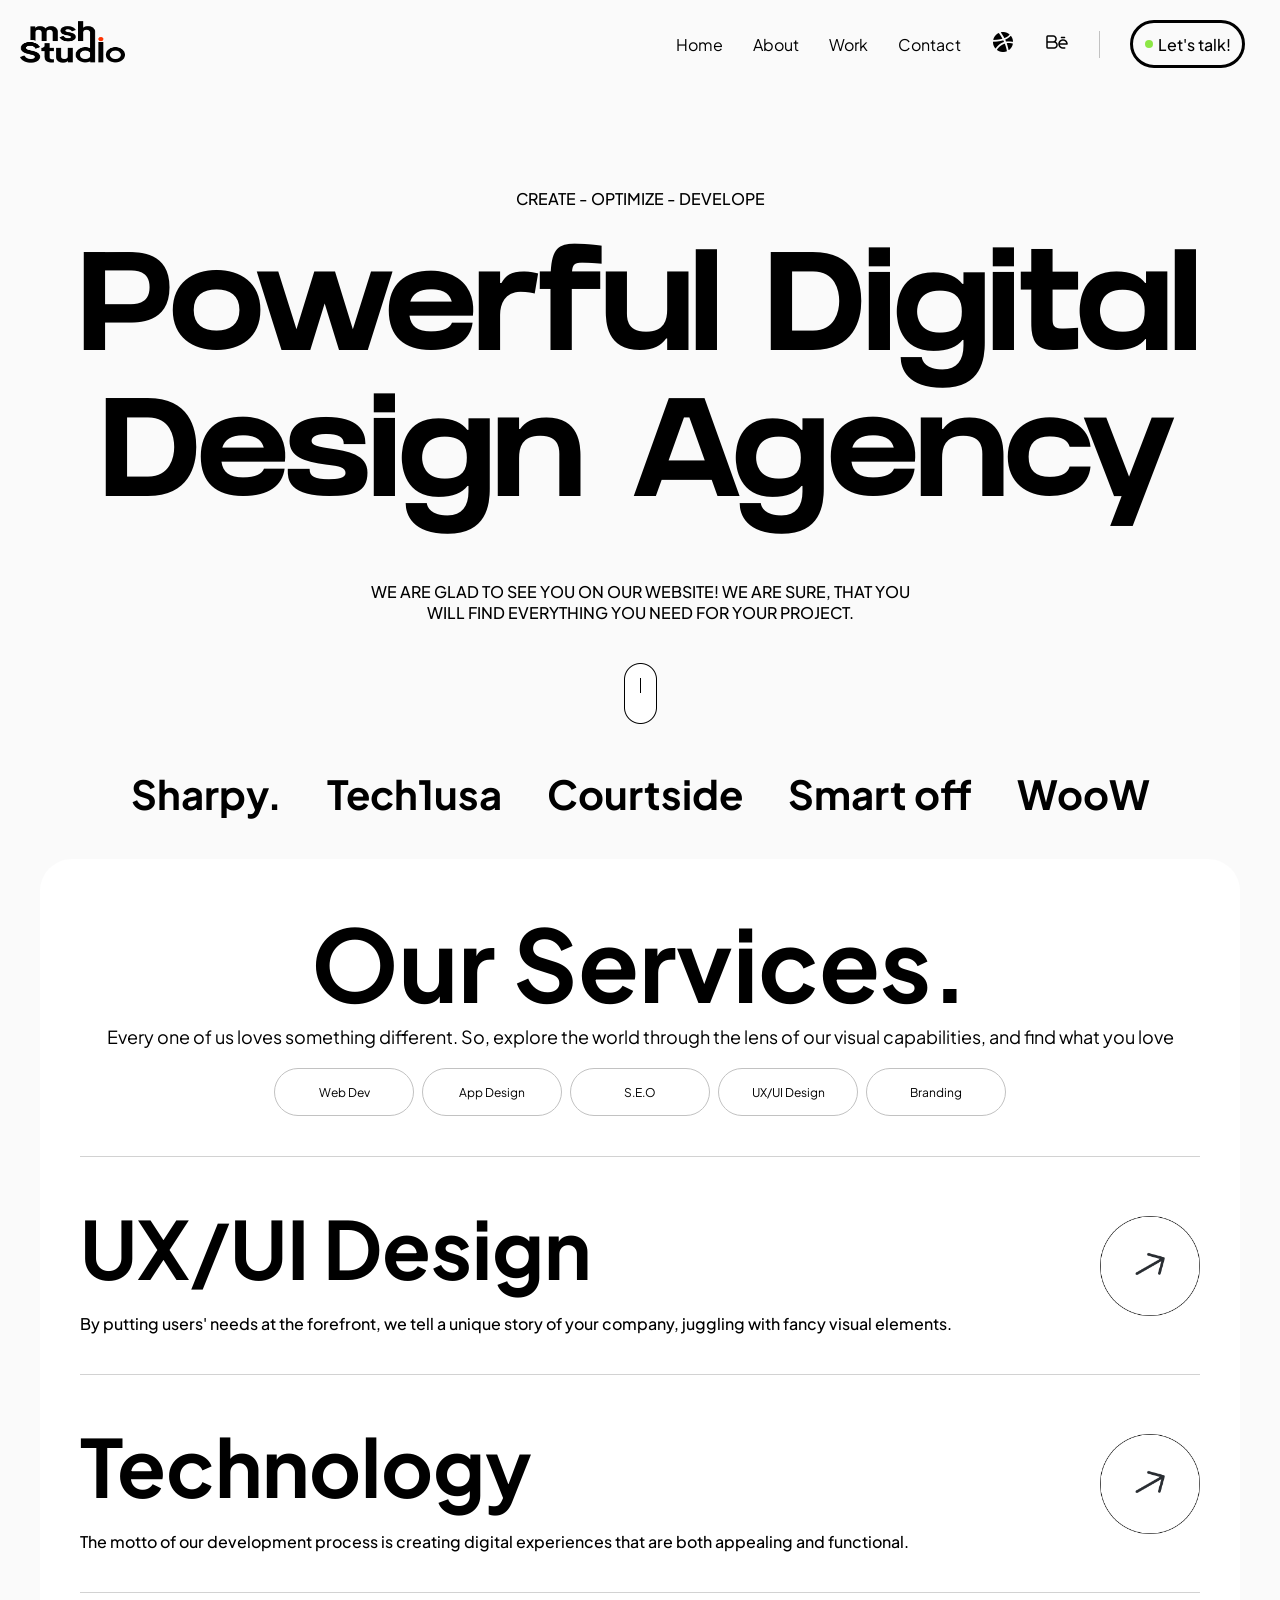
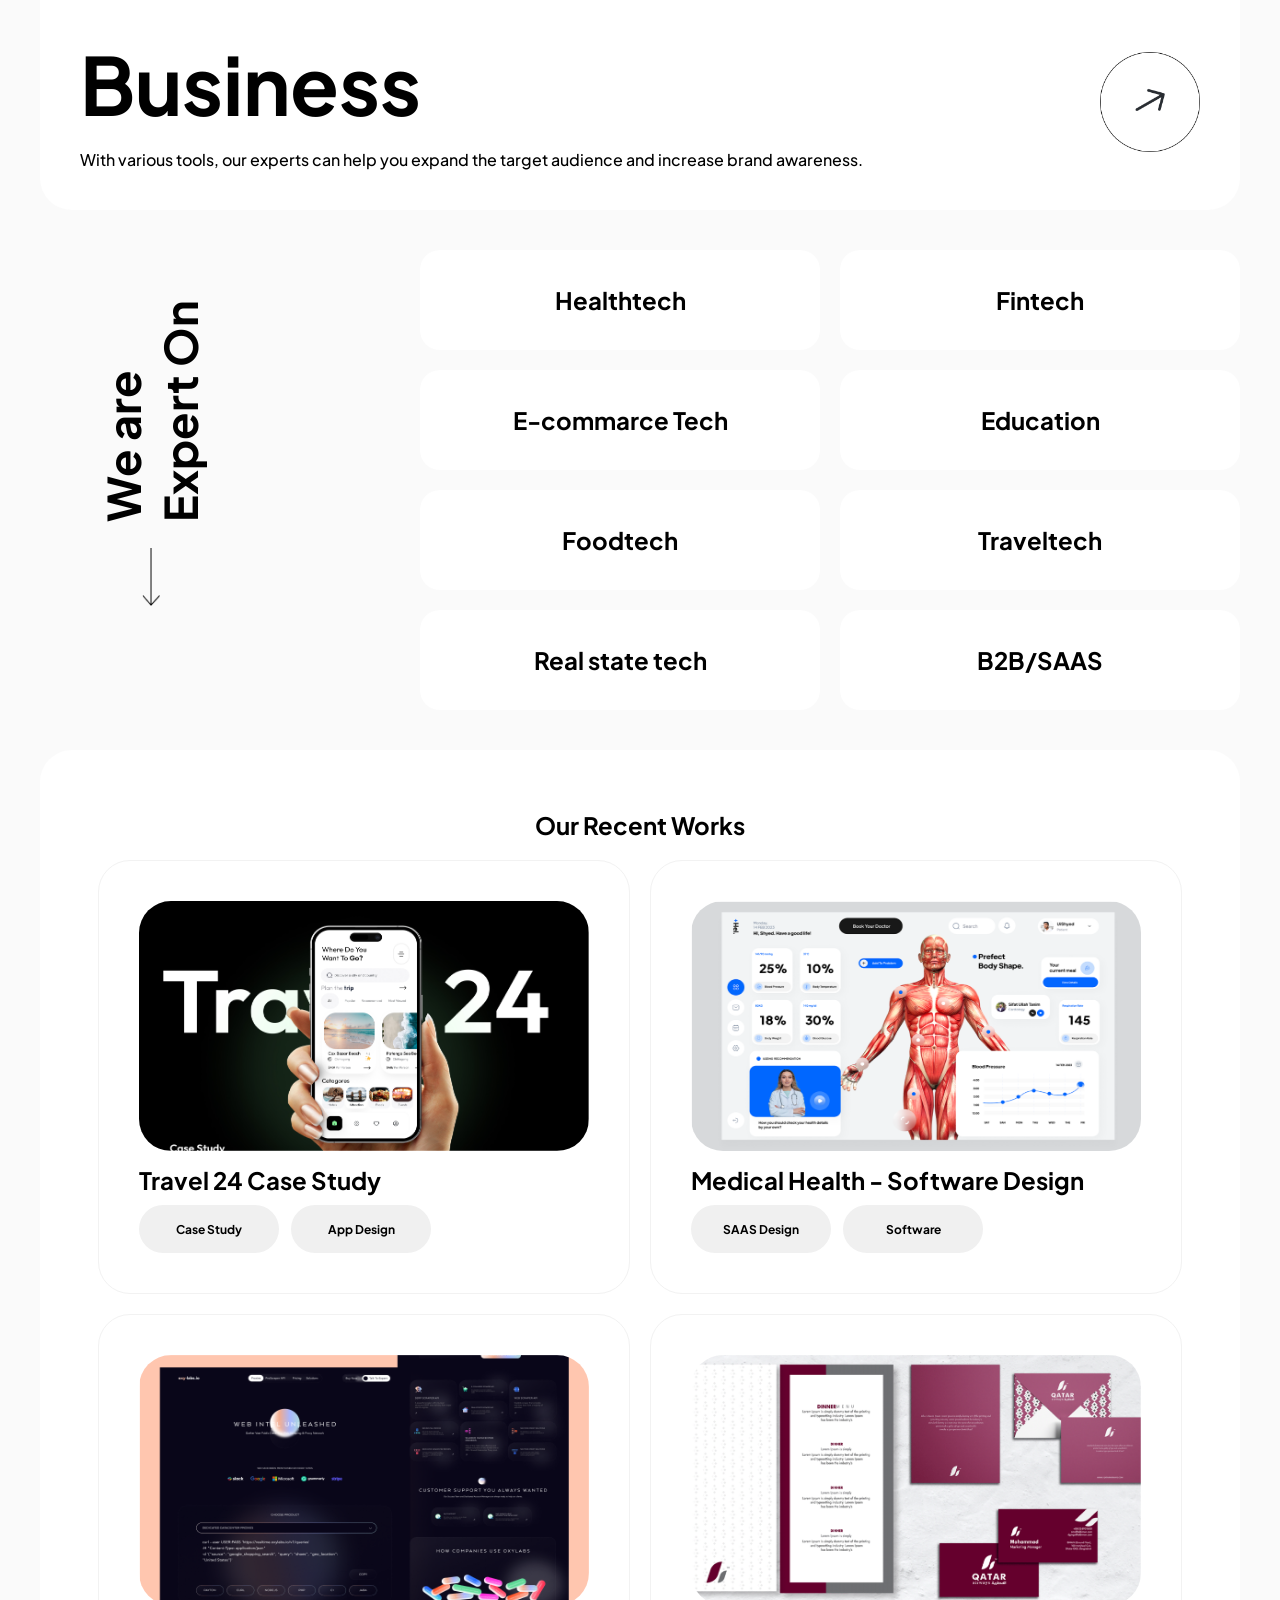
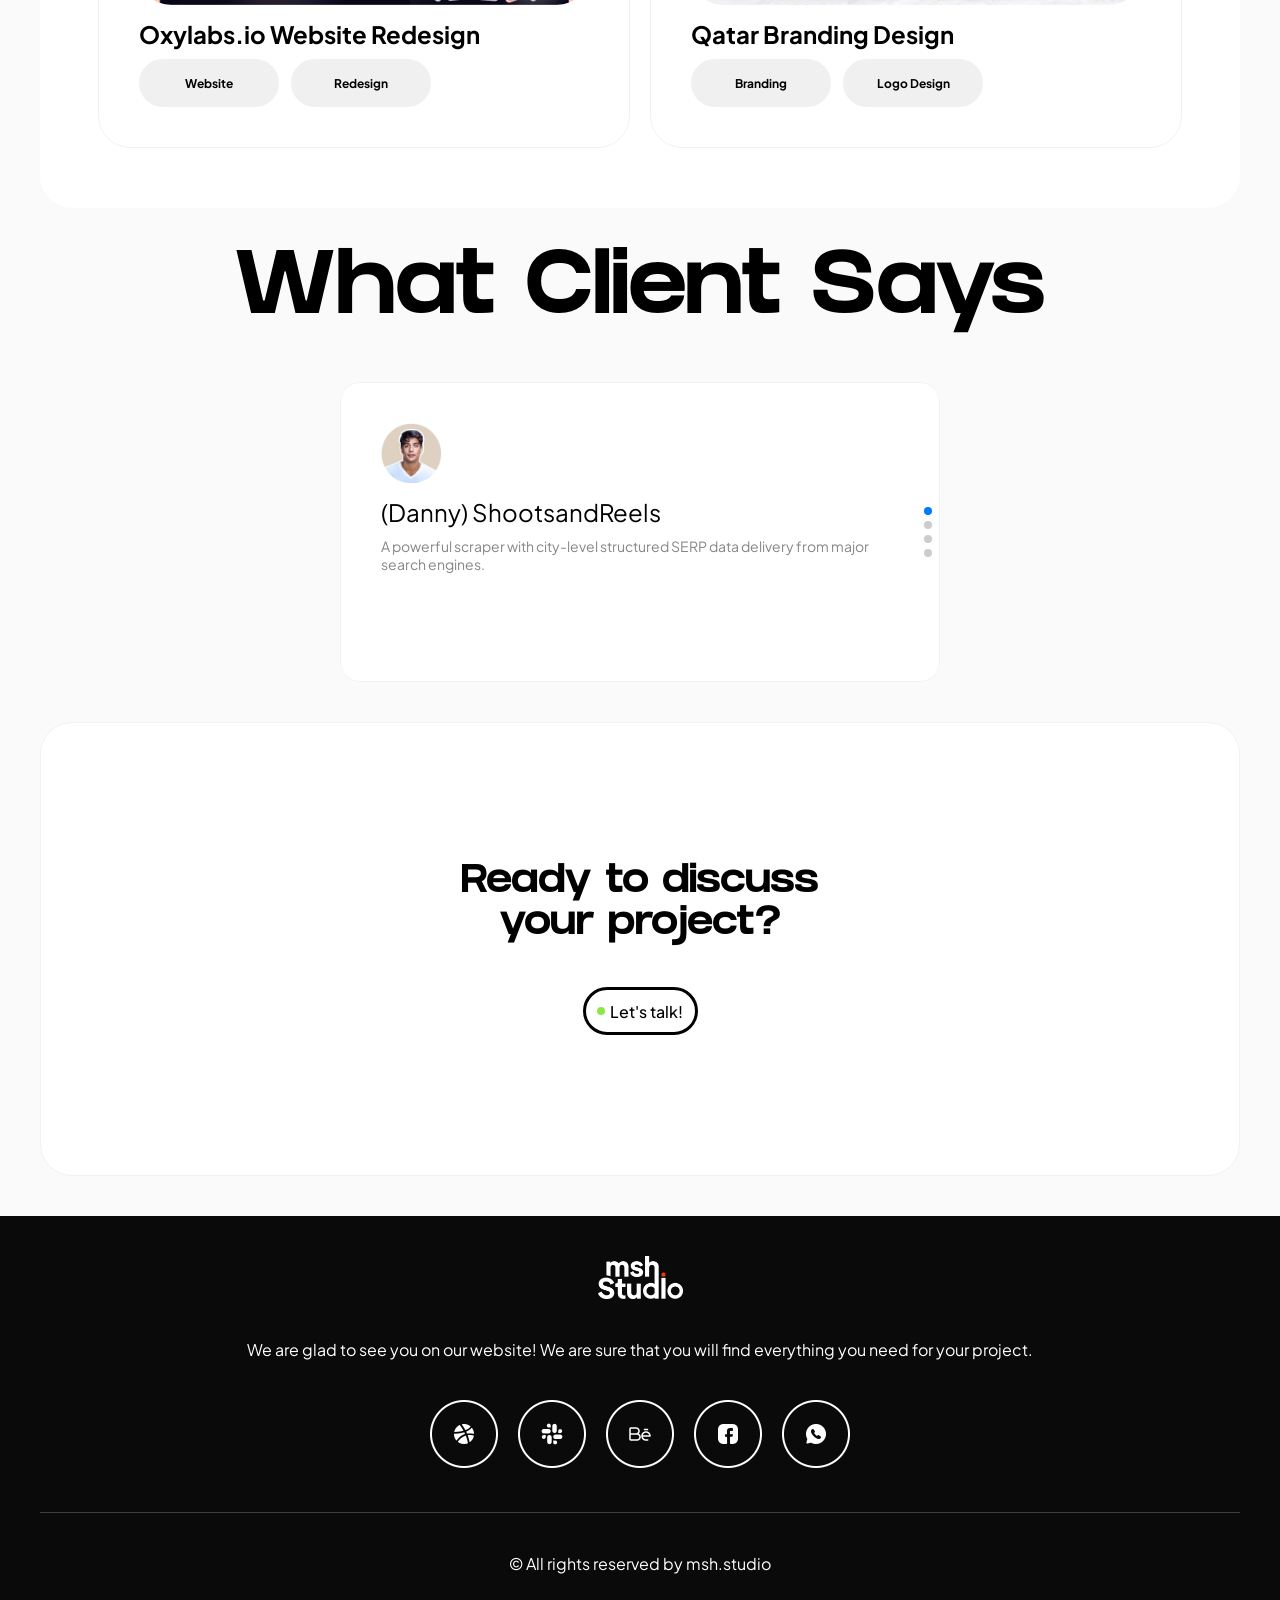
==== commit 9d3001d2: "responsive" ====
--- a/index.html
+++ b/index.html
@@ -59,10 +59,10 @@
   <!--Service Section-->
   <section class="container service">
     <h1>Our Services.</h1>
-    <p>Every one of us loves something different. So, explore the world <br> through the lens of our visual
+    <p>Every one of us loves something different. So, explore the world through the lens of our visual
       capabilities, and find what you love</p>
     <div class="service-name">
-      <h6>Web Development</h6>
+      <h6>Web Dev</h6>
       <h6>App Design</h6>
       <h6>S.E.O</h6>
       <h6>UX/UI Design</h6>
@@ -72,7 +72,7 @@
     <div class="services">
       <div>
         <h1>UX/UI Design</h1>
-        <p>By putting users' needs at the forefront, we tell a unique story <br> of your company, juggling with
+        <p>By putting users' needs at the forefront, we tell a unique story of your company, juggling with
           fancy visual elements.</p>
       </div>
       <img class="service-arrow" src="images/anglearrow.png" alt="arrow">
@@ -81,7 +81,7 @@
     <div class="services">
       <div>
         <h1>Technology</h1>
-        <p>The motto of our development process is creating digital <br> experiences that are both appealing and
+        <p>The motto of our development process is creating digital experiences that are both appealing and
           functional.</p>
       </div>
       <img class="service-arrow" src="images/anglearrow.png" alt="arrow">
@@ -90,7 +90,7 @@
     <div class="services">
       <div>
         <h1>Business</h1>
-        <p>With various tools, our experts can help you expand the <br> target audience and increase brand
+        <p>With various tools, our experts can help you expand the target audience and increase brand
           awareness.</p>
       </div>
       <img class="service-arrow" src="images/anglearrow.png" alt="arrow">
@@ -156,7 +156,7 @@
               alt="Work"></a>
           <h1>Qatar Branding Design</h1>
           <div class="work-tags">
-            <h6>Branding Design</h6>
+            <h6>Branding</h6>
             <h6>Logo Design</h6>
           </div>
         </div>
--- a/style.css
+++ b/style.css
@@ -90,7 +90,7 @@
 }
 
 .line {
-  background: #000;
+  background: #c2c2c2;
   width: 1px;
   height: 27px;
 }
@@ -186,11 +186,12 @@
   flex-direction: column;
   align-items: center;
   justify-content: center;
-  gap: 33px;
+  gap: 30px;
 }
 
 .service-name {
-  display: flex;
+  display: grid;
+  grid-template-columns: auto auto auto auto auto;
   justify-content: center;
   margin-top: 20px;
   gap: 8px;
@@ -226,7 +227,7 @@
 }
 
 .services {
-  margin-top: 33px;
+  margin-top: 40px;
   display: flex;
   align-items: center;
   justify-content: space-between;
@@ -349,13 +350,6 @@
   margin-bottom: 40px;
 }
 
-.work-card h1 {
-  margin-top: 10px;
-  font-family: "Plus Jakarta Sans", sans-serif;
-  font-weight: 700;
-  font-size: 24px;
-}
-
 .work-card {
   border: 0.5px solid #F2F2F2;
   border-radius: 32px;
@@ -373,6 +367,13 @@
   transition: all .4s ease;
 }
 
+.work-card h1 {
+  margin-top: 10px;
+  font-family: "Plus Jakarta Sans", sans-serif;
+  font-weight: 700;
+  font-size: 24px;
+}
+
 .work-tags {
   margin-top: 10px;
   display: flex;
@@ -523,7 +524,7 @@
 
 .about-page img {
   margin-top: 105px;
-  width: 1242px;
+  width: 1200px;
   height: 463px;
 }
 
@@ -654,7 +655,7 @@
   font-weight: 500;
 }
 
-.radio-input:checked + .radio-label {
+.radio-input:checked+.radio-label {
   border-color: #000000;
 }
 
@@ -683,13 +684,13 @@
   border: 0.5px solid #c2c2c2;
 }
 
-.contact-page img {
+.gif img {
   width: 180px;
   height: 180px;
   border-radius: 50%;
 }
 
-.contact-page p {
+.gif p {
   font-family: "Plus Jakarta Sans", sans-serif;
   font-weight: 400;
   font-size: 45px;
@@ -717,13 +718,136 @@
   }
 }
 
-@media (max-width: 1060px) {
-  .container {
-    max-width: 1060px;
+@media (max-width: 1024px) {
+
+  .container,
+  .grey {
+    max-width: 750px;
   }
 
   header {
-    max-width: 1060px;
+    max-width: 780px;
+  }
+
+  /*Hero Section*/
+
+  .home {
+    margin-top: 40px;
+  }
+
+  .home h1 {
+    font-size: 90px;
+  }
+
+  .company-names h1 {
+    font-size: 26px;
+  }
+
+  /*Service Section*/
+
+  .service h1 {
+    font-size: 80px;
+  }
+
+  .services h1 {
+    font-size: 60px;
+  }
+
+  .service-name h6 {
+    width: 120px;
+  }
+
+  /*Expert Section*/
+
+  .expert p {
+    font-size: 38px;
+  }
+
+  .expert-list {
+    gap: 10px;
+  }
+
+  .expert-list h1 {
+    width: 275px;
+    height: 100px;
+  }
+
+  /*Work Section*/
+
+  .work-card img {
+    width: 260px;
+    height: 170px;
+  }
+
+  .work-card h1 {
+    font-size: 14px;
+  }
+
+  .work-tags h6 {
+    width: 100px;
+  }
+
+  /*Feedback Section*/
+
+  .feedback-heading {
+    font-size: 80px;
+  }
+
+  /*About Page*/
+
+  .about-page {
+    margin-top: 100px;
+  }
+
+  .about-page h1 {
+    font-size: 120px;
+  }
+
+  .about-page p {
+    margin-top: 40px;
+  }
+
+  .about-page img {
+    margin-top: 80px;
+    width: 750px;
+    height: 300px;
+  }
+
+  .about-page h2 {
+    margin-top: 60px;
+    font-size: 60px;
+  }
+
+  .about-page h3 {
+    margin-top: 80px;
+    font-size: 38px;
+  }
+
+  .the-team img {
+    width: 450px;
+    height: 500px;
+  }
+
+  .talk {
+    padding: 80px 0;
+  }
+
+  /*Contact Page*/
+
+  .gif {
+    display: none;
+  }
+}
+
+@media screen and (max-width : 768px) {
+
+  .container,
+  .grey {
+    max-width: 700px;
+  }
+
+  header {
+    max-width: 700px;
   }
 
   header .head-btn {
@@ -734,7 +858,7 @@
     position: fixed;
     background: #fff;
     flex-direction: column;
-    min-width: 400px;
+    min-width: 100vw;
     height: 100vh;
     top: 0;
     right: -100%;
@@ -758,20 +882,65 @@
     left: 0;
     margin: 25px;
   }
+
+  /*Hero Section*/
+
+  .home h1 {
+    font-size: 80px;
+  }
+
+  .company-names h1 {
+    font-size: 24px;
+  }
+
+  /*Expert Section*/
+
+  .expert-list h1 {
+    width: 250px;
+  }
+
+  /*Work Section*/
+
+  .work-showcase {
+    gap: 8px;
+  }
+
+  .work-card img {
+    width: 250px;
+    height: 170px;
+  }
+
+  /*Feedback Section*/
+
+  .feedback-heading {
+    font-size: 70px;
+  }
+
+  /*About Page*/
+
+  .about-page img {
+    width: 700px;
+    height: 270px;
+  }
+
+  .the-team img {
+    width: 430px;
+    height: 500px;
+  }
+
 }
 
 @media screen and (max-width: 480px) {
-  .container {
-    max-width: 390px;
-    overflow: hidden;
+
+  .container, .grey {
+    max-width: 340px;
   }
 
   header {
-    max-width: 85%;
+    max-width: 340px;
   }
 
   header .brand {
-    padding-left: 10px;
     width: 95px;
   }
 
@@ -797,7 +966,7 @@
   }
 
   .line {
-    width: 300px;
+    width: 340px;
     height: 1px;
   }
 
@@ -808,524 +977,168 @@
     margin: 25px;
   }
 
-  /*Mobile Hero Section*/
-
-  .home {
-    margin-top: 50px;
-  }
+  /*Hero Section*/
 
   .home p {
     font-size: 10px;
   }
 
   .home h1 {
-    font-size: 46px;
+    font-size: 34px;
   }
 
   .company-names {
     flex-direction: column;
-    gap: 20px;
-  }
-
-  .company-name {
-    gap: 35px;
-  }
-
-  .company-names h1 {
-    font-size: 20px;
-  }
-
-  /*Mobile Service Section*/
-
-  .service-section {
-    margin-top: 16px;
-  }
-
-  .service-details {
-    width: 100%;
-    height: 568px;
+    gap: 10px;
+  }
+
+  /*Service Section*/
+
+  .service h1 {
+    font-size: 30px;
+  }
+
+  .service p {
+    font-size: 14px;
+  }
+
+  .service-name {
+    display: grid;
+    grid-template-columns: auto auto auto;
+  }
+
+  .service-name h6 {
+    width: 90px;
+    height: 34px;
+    font-size: 10px;
+  }
+
+  .service-arrow {
+    display: none;
+  }
+
+  /*Expert Section*/
+
+  .expert {
+    flex-direction: column;
+  }
+
+  .expert-list {
+    grid-template-columns: auto;
+  }
+
+  .expert p {
+    text-align: center;
+    transform: rotate(0deg);
+    margin-bottom: 20px;
+  }
+
+  .expert-list h1 {
+    width: 300px;
+  }
+
+  .expert img {
+    display: none;
+  }
+
+  /*Work Section*/
+
+  .work-showcase {
+    grid-template-columns: auto;
+  }
+
+  .work-card img {
+    width: 250px;
+  }
+
+  .work-card div:first-child {
+    margin: 20px;
+  }
+  
+  /*Feedback Section*/
+
+  .feedback-heading {
+    font-size: 32px;
+  }
+
+  .swiper {
+    width: 300px;
+    height: 350px;
+  }
+
+  .swiper-slide {
+    padding: 20px;
+  }
+
+  /*Footer Section*/
+
+  .footer-icons {
+    column-gap: 10px;
+  }
+
+  .footer a img {
+    width: 40px;
+    height: 40px;
+  }
+
+  /*About Page*/
+
+  .about-page h1 {
+    font-size: 50px;
+  }
+
+  .about-page p {
+    font-size: 16px;
+  }
+
+  .about-page img {
+    width: 340px;
+    height: 120px;
+  }
+
+  .about-page h2 {
+    font-size: 40px;
+  }
+
+  .about-page h3 {
+    margin-top: 40px;
+    font-size: 32px;
+  }
+
+  .the-team img {
+    width: 340px;
+    height: 380px;
+  }
+
+  .talk {
+    padding: 60px 0;
+  }
+
+  .talk p {
+    font-size: 32px;
+  }
+
+  /*Contact Page*/
+
+  .contact-page {
+    flex-direction: column-reverse;
+  }
+
+  .user-details {
     flex-direction: column;
     gap: 10px;
-    padding: 0 10px;
-  }
-
-  .service-left img {
-    width: 60px;
-    height: 60px;
-  }
-
-  .service-left {
-    margin-top: 39px;
-    gap: 28px;
-    margin-left: 5px;
-  }
-
-  .service-right {
+  }
+
+  .user input {
     width: 100%;
-    height: 342px;
-    padding-top: 15px;
-    padding-left: 15px;
-    padding-right: 5px;
-  }
-
-  .service-para {
-    font-size: 20px;
-  }
-
-  .service-icon {
-    display: none;
-  }
-
-  /*Mobile Service Section 2*/
-
-  .service {
-    flex-direction: column;
-    align-items: start;
-  }
-
-  .service-top {
-    display: flex;
-    flex-direction: column;
-    align-items: start;
-    justify-content: center;
-    gap: 7px;
-  }
-
-  .service h1 {
-    font-size: 31.22px;
-  }
-
-  .service p {
-    font-size: 10px;
-  }
-
-  .service-name h6 {
-    width: 65.44px;
-    height: 23.8px;
-    font-size: 5.37px;
-    border: 1px solid #c2c2c2;
-    border-radius: 18.34px;
-  }
-
-  .service-info {
-    margin-top: 15px;
-  }
-
-  .service-info h1 {
-    font-size: 36.15px;
-  }
-
-  .service-info p {
-    margin-top: 8px;
-    font-size: 10px;
-  }
-
-  .service-info img {
-    width: 35.91px;
-    height: 35.91px;
-  }
-
-  /*Mobile Work Section*/
-
-  .work-section {
-    padding-top: 57px;
-    padding-left: 20px;
-    height: 1316px;
-  }
-
-  .work-section h3 {
-    font-size: 20px;
-  }
-
-  .work-showcase h4 {
-    margin-top: 19px;
-    margin-left: 20px;
-    font-size: 13.89px;
-  }
-
-  .work-section h5 {
-    margin-top: 10px;
-    font-size: 14px;
-  }
-
-  .work-showcase {
-    margin-top: 33px;
-    margin-right: 20px;
-  }
-
-  .work-row {
-    flex-direction: column;
-    gap: 16px;
-  }
-
-  .work-item {
-    width: 330.93px;
-    height: 272.88px;
-    border-radius: 17.86px;
-  }
-
-  .work-showcase img {
-    margin-top: 15px;
-    margin-left: 16px;
-    width: 292.23px;
-    height: 171.67px;
-    border-radius: 10.42px;
-  }
-
-  .work-showcase h6 {
-    margin-top: 16px;
-    margin-left: 20px;
-    width: 87.82px;
-    height: 21.83px;
-    border-radius: 34.73px;
-    background: #F0F0F0;
-    font-size: 7px;
-  }
-
-  .row2 {
-    margin-top: 16px;
-  }
-
-  /*Mobile Expert Section*/
-
-  .expert-section {
-    margin-top: 66px;
-  }
-
-  .expert-details {
-    height: 552px;
-  }
-
-  .expert-details {
-    flex-direction: column;
-    align-items: start;
-    height: 479px;
-  }
-
-  .expert-list1,
-  .expert-list2 {
-    display: flex;
-    flex-direction: column;
-    row-gap: 30px;
-  }
-
-  .expert-list1,
-  .expert-list2 {
-    margin-left: 0;
-    gap: 14px;
-  }
-
-  .exp-list {
-    width: 188.17px;
-    height: 45.88px;
-    border-radius: 10.66px;
-    font-size: 11.12px;
-  }
-
-  .expert-details {
-    gap: 20px;
-  }
-
-  .expert-right {
-    gap: 10px;
-  }
-
-  /*Mobile Team Section*/
-
-  .shyed {
-    margin-top: 43px;
-    flex-direction: column;
-    align-items: flex-start;
-    height: 935.19px;
-    border-radius: 25.38px;
-  }
-
-  .shyed-text,
-  .shyed-social-media {
-    margin-left: 57px;
-  }
-
-  .shyed-image img {
-    margin-top: 49px;
-    width: 42.04px;
-    height: 42.04px;
-  }
-
-  .shyed-text1 {
-    font-size: 36.49px;
-    margin-top: 45px;
-  }
-
-  .shyed-name {
-    margin-top: 72px;
-    font-size: 19.04px;
-  }
-
-  .shyed-details {
-    font-size: 15.86px;
-  }
-
-  .social-icons img {
-    margin-top: 29px;
-    width: 19.04px;
-    height: 19.04px;
-  }
-
-  .shyed-photo,
-  .shyed-photo img {
-    width: 396.6px;
-    height: 349.01px;
-  }
-
-  .shyed-photo img {
-    margin-top: 0;
-    margin-left: -8px;
-  }
-
-  /*Mobile Feedback Section*/
-
-  .feedback-section {
-    margin-top: 68px;
-  }
-
-  .feedback-text1 {
-    font-size: 16px;
-  }
-
-  .feedback-text2 {
-    margin-top: 20px;
-    font-size: 40px;
-  }
-
-  .feedback-divs {
-    flex-direction: column;
-  }
-
-  .feedback-div {
-    margin-top: 22px;
-    width: 380.12px;
-    height: 338.77px;
-  }
-
-  .feedback-center {
-    width: 391px;
-    height: 158.87px;
-    gap: 22px;
-    margin-top: 22px;
-  }
-
-  .feedback-profile img {
-    margin-top: 49px;
-    margin-left: 39px;
-    width: 66.01px;
-    width: 66.01px;
-  }
-
-  .feedback-center-profile img {
-    width: 66.01px;
-    width: 66.01px;
-  }
-
-  .feedback-div-text1 {
-    margin-left: 39px;
-    font-size: 21.76px;
-  }
-
-  .feedback-div-text2 {
-    margin-left: 39px;
-    font-size: 11.61px;
-  }
-
-  .feedback-center h3 {
-    font-size: 14.05px;
-  }
-
-  .feedback-bottom {
-    margin-top: 50px;
-    padding-top: 72px;
-    height: 309px;
-    border-radius: 32px;
-  }
-
-  .feedback-bottom-text {
-    font-size: 30px;
-  }
-
-  .feedback-btn {
-    margin: 46px auto 0px auto;
-  }
-
-  /*Mobile Footer Section*/
-
-  .footer-section {
-    margin-top: 27px;
-    height: 1006px;
-  }
-
-  .footer-top {
-    flex-direction: column;
-    align-items: center;
-  }
-
-  .footer-left {
-    margin-left: -50px;
-  }
-
-  .footer-logo img {
-    height: 42px;
-    margin-top: 40px;
-  }
-
-  .f-left-text {
-    margin-top: 26px;
-  }
-
-  .f-left-text2 {
-    margin-top: 37px;
-  }
-
-  .footer-mail {
-    column-gap: 20px;
-    margin-top: 40px;
-  }
-
-  .footer-row1,
-  .footer-icons,
-  .f-right-text2 {
-    margin-top: 50px;
-  }
-
-  .f-right-text {
-    margin-top: 30px;
-  }
-
-  .footer-icons img {
-    width: 48px;
-    height: 48px;
-  }
-
-  .footer-form {
-    gap: 8px;
-  }
-
-  .copyright {
-    margin-top: 25px;
-  }
-
-  .grey {
-    margin-top: 35px;
-    background: #7c7c7c;
-    opacity: 46%;
-  }
-
-  /*Mobile About Page*/
-
-  .about-page {
-    margin-top: 50px;
-  }
-
-  .about-page h1 {
-    font-family: 'grifter';
-    font-size: 46px;
-  }
-
-  .about-text1,
-  .about-texts p {
-    font-size: 10px;
-    margin-top: 25px;
-  }
-
-  .about-page img {
-    margin-top: 45px;
-    width: 100%;
-    height: 145px;
-  }
-
-  .about-page h3 {
-    margin-top: 60px;
-    font-size: 35px;
-  }
-
-  .about-texts {
-    margin-top: 45px;
-  }
-
-  .about-text2,
-  .about-texts h1 {
-    margin-top: 50px;
-    font-family: 'jakarta7';
-    font-size: 20.76px;
-  }
-
-  .the-team img {
-    margin-top: 100px;
-    width: 255.36px;
-    height: 274.82px;
-  }
-
-  /*Mobile Work Page*/
-
-  .work-page {
-    margin-top: 50px;
-  }
-
-  .work-text {
-    font-size: 10px;
-  }
-
-  .work-page h1 {
-    margin-top: 40px;
-    font-size: 43px;
-  }
-
-  .showcase {
-    margin-top: 100px;
-    padding-top: 142px;
-    height: 2500px;
-    padding-left: 25px;
-  }
-
-  /*Mobile Contact Page*/
-
-  .contact-page {
-    margin-top: 50px;
-  }
-
-  .contact-bottom {
-    display: none;
-  }
-
-  .contact-columns {
-    flex-direction: column;
-  }
-
-  .contact-form {
-    flex-direction: column;
-    gap: 25px;
-  }
-
-  .radios {
-    margin-top: 25px;
-  }
-
-  .contact-inner-row {
-    align-items: flex-start;
-    flex-direction: column;
-    row-gap: 22px;
-  }
-
-  .contact-outer-row {
-    display: flex;
-    justify-content: space-between;
-    gap: 16px;
-    align-items: center;
-  }
-
-  .contact-btn2 {
-    margin-top: 20px;
-  }
-
-  .none {
-    display: none;
-  }
+  }
+
+  .radio-group {
+    grid-template-columns: auto auto;
+  }
+
+  .radio-label {
+    width: 165px;
+  }
+
 }
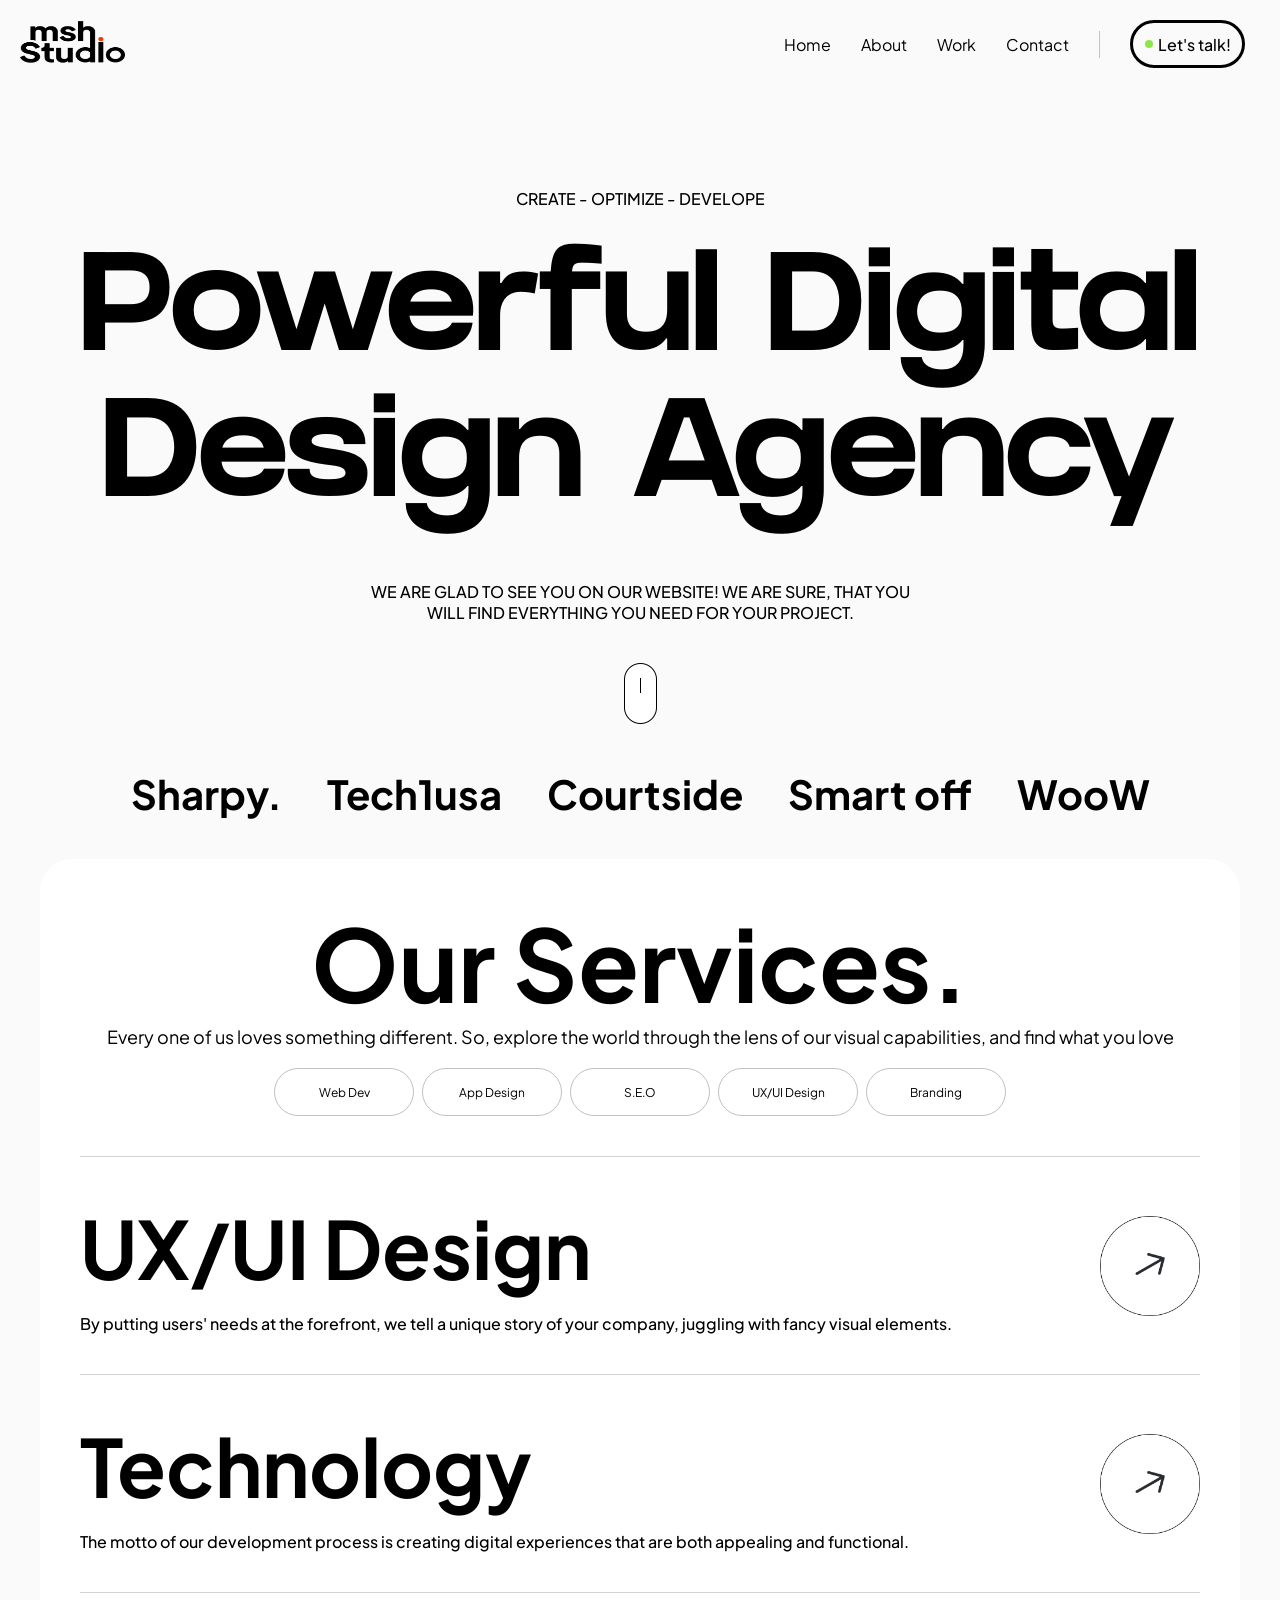
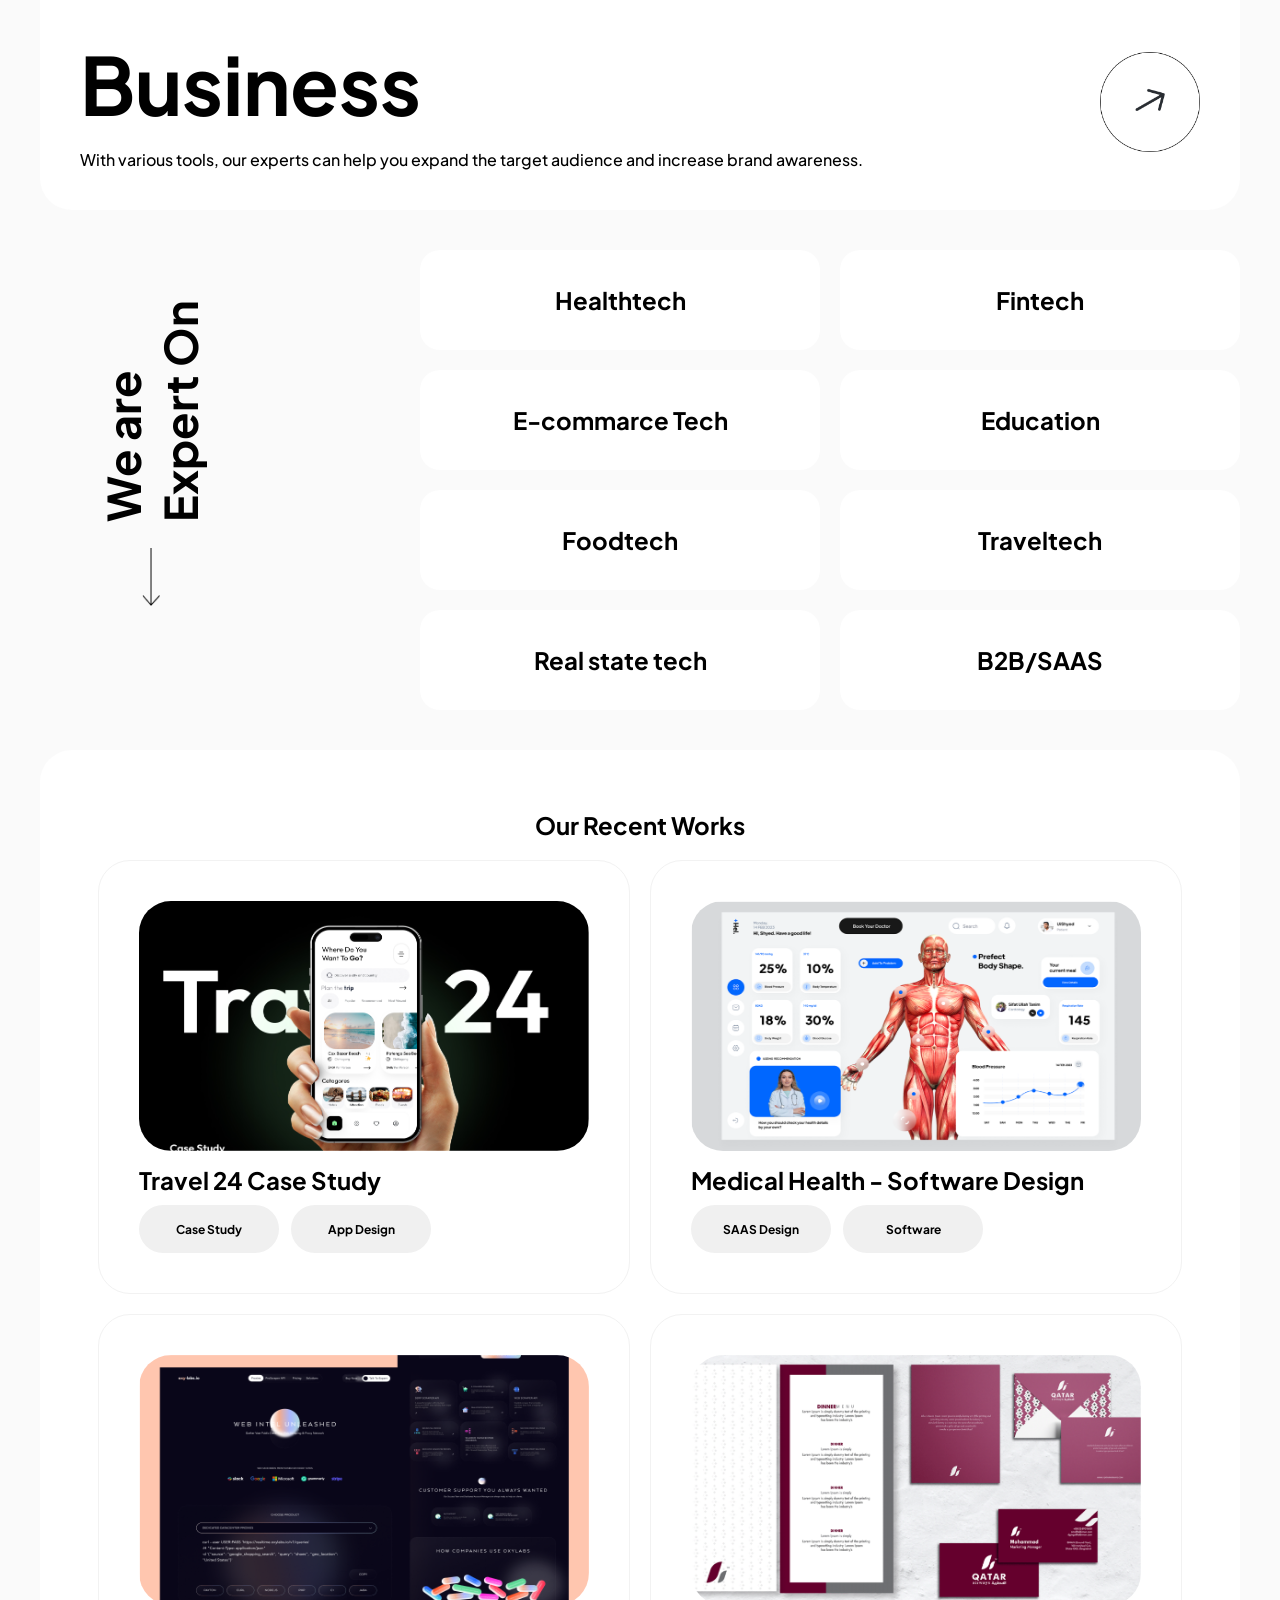
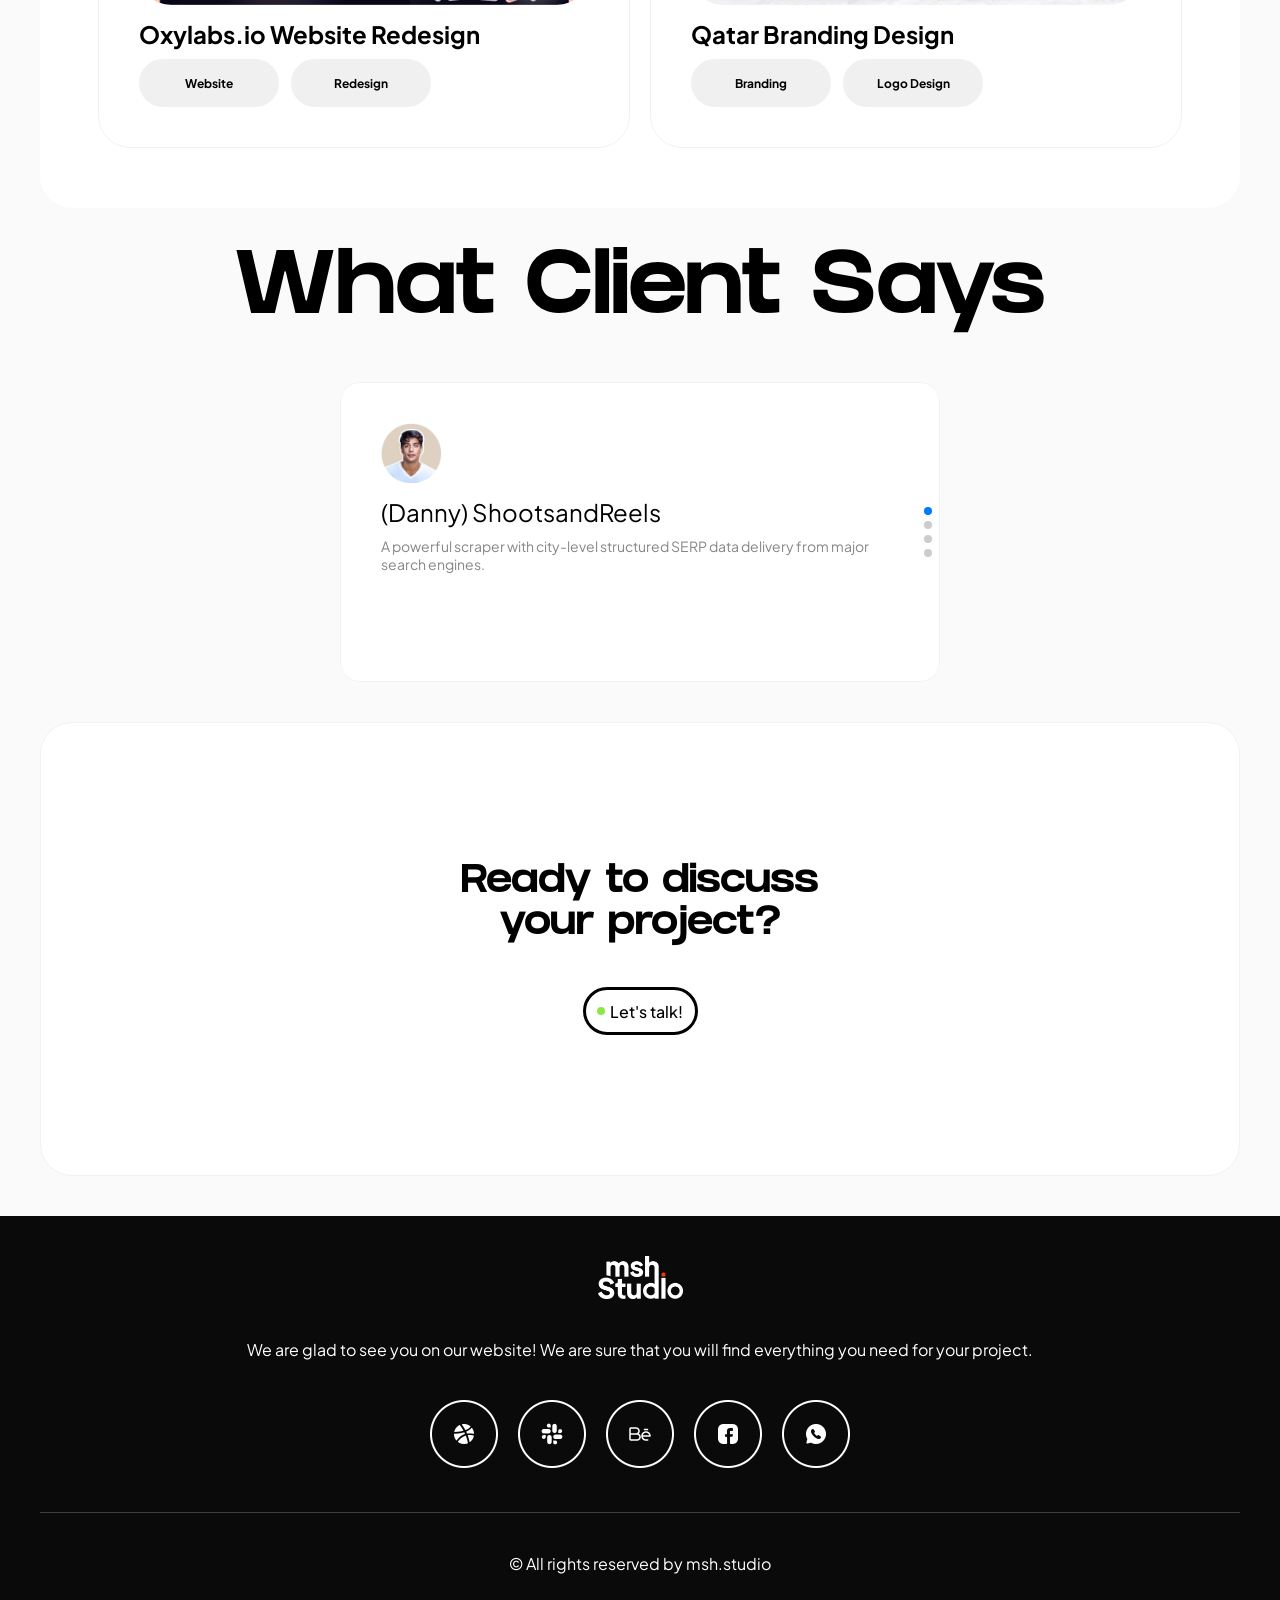
==== commit c68364e3: "license and fixes" ====
--- a/index.html
+++ b/index.html
@@ -20,11 +20,9 @@
           <i class="fas fa-times close-btn"></i>
         </div>
         <a href="index.html">Home</a>
-        <a href="about.html">About</a>
-        <a href="work.html">Work</a>
-        <a href="contact.html">Contact</a>
-        <a href="https://dribbble.com/uishyed"><img class="icon" src="images/dribbble.png" alt="dribbble"></a>
-        <a href="https://www.behance.net/shyed"><img class="icon" src="images/be.png" alt="behance"></a>
+        <a href="./about/about.html">About</a>
+        <a href="./work/work.html">Work</a>
+        <a href="./contact/contact.html">Contact</a>
         <a href="#">
           <div class="line"></div>
         </a>
--- a/style.css
+++ b/style.css
@@ -1,4 +1,4 @@
-@import url('https://fonts.googleapis.com/css2?family=Plus+Jakarta+Sans:ital,wght@0,200..800;1,200..800&display=swap');
+@import url("https://fonts.googleapis.com/css2?family=Plus+Jakarta+Sans:ital,wght@0,200..800;1,200..800&display=swap");
 
 * {
   margin: 0;
@@ -9,15 +9,15 @@
 }
 
 @font-face {
-  font-family: 'grifter';
-  src: url('fonts/grifter.otf') format('opentype');
+  font-family: "grifter";
+  src: url("fonts/grifter.otf") format("opentype");
   font-weight: 700;
   font-style: normal;
   font-display: swap;
 }
 
 #preloader {
-  background: #fafafa url('images/logo.png') no-repeat center center;
+  background: #fafafa url("images/logo.png") no-repeat center center;
   height: 100vh;
   width: 100%;
   position: fixed;
@@ -113,7 +113,7 @@
 .btn-green {
   width: 8px;
   height: 8px;
-  background: #8DE746;
+  background: #8de746;
   border-radius: 50%;
 }
 
@@ -132,7 +132,7 @@
 
 .home h1 {
   margin: 40px 0;
-  font-family: 'grifter';
+  font-family: "grifter";
   font-size: 140px;
 }
 
@@ -209,7 +209,7 @@
   align-items: center;
   justify-content: center;
   flex-direction: column;
-  transition: all .4s ease;
+  transition: all 0.4s ease;
   cursor: pointer;
 }
 
@@ -220,7 +220,7 @@
 }
 
 .horizontal-line {
-  background: #D2D2D2;
+  background: #d2d2d2;
   width: 100%;
   height: 1px;
   margin-top: 40px;
@@ -251,7 +251,7 @@
 .service-arrow {
   width: 100px;
   height: 100px;
-  transition: all .4s ease;
+  transition: all 0.4s ease;
   cursor: pointer;
 }
 
@@ -309,7 +309,7 @@
   font-family: "Plus Jakarta Sans", sans-serif;
   font-weight: 700;
   cursor: pointer;
-  transition: all .6s ease;
+  transition: all 0.6s ease;
 }
 
 .expert-list h1:hover {
@@ -351,7 +351,7 @@
 }
 
 .work-card {
-  border: 0.5px solid #F2F2F2;
+  border: 0.5px solid #f2f2f2;
   border-radius: 32px;
 }
 
@@ -364,7 +364,7 @@
   height: 250px;
   border-radius: 32px;
   cursor: pointer;
-  transition: all .4s ease;
+  transition: all 0.4s ease;
 }
 
 .work-card h1 {
@@ -387,7 +387,7 @@
   width: 140px;
   height: 48px;
   border-radius: 50px;
-  background: #F0F0F0;
+  background: #f0f0f0;
   display: flex;
   flex-direction: column;
   justify-content: center;
@@ -395,7 +395,7 @@
   font-family: "Plus Jakarta Sans", sans-serif;
   font-weight: 700;
   font-size: 12px;
-  transition: all .4s ease;
+  transition: all 0.4s ease;
 }
 
 .work-tags h6:hover {
@@ -412,7 +412,7 @@
 
 .feedback-heading {
   font-size: 90px;
-  font-family: 'grifter';
+  font-family: "grifter";
   text-align: center;
 }
 
@@ -425,7 +425,7 @@
 .swiper-slide {
   background-color: #fff;
   padding: 40px;
-  border: 1px solid #F2F2F2;
+  border: 1px solid #f2f2f2;
   border-radius: 20px;
 }
 
@@ -490,7 +490,7 @@
 .footer a img {
   width: 68px;
   height: 68px;
-  transition: all .4s ease;
+  transition: all 0.4s ease;
   cursor: pointer;
 }
 
@@ -511,7 +511,7 @@
 }
 
 .about-page h1 {
-  font-family: 'grifter';
+  font-family: "grifter";
   font-size: 140px;
 }
 
@@ -559,13 +559,13 @@
 .talk {
   margin-top: 40px;
   padding: 140px 0;
-  border: 1px solid #F2F2F2;
+  border: 1px solid #f2f2f2;
   border-radius: 32px;
   background: #fff;
 }
 
 .talk p {
-  font-family: 'grifter';
+  font-family: "grifter";
   font-size: 40px;
   text-align: center;
 }
@@ -645,7 +645,7 @@
   border: 0.5px solid #c2c2c2;
   border-radius: 50px;
   background: #fafafa;
-  transition: all .4s ease;
+  transition: all 0.4s ease;
   display: flex;
   align-items: center;
   justify-content: center;
@@ -655,7 +655,7 @@
   font-weight: 500;
 }
 
-.radio-input:checked+.radio-label {
+.radio-input:checked + .radio-label {
   border-color: #000000;
 }
 
@@ -675,7 +675,7 @@
   font-size: 14px;
   margin-top: 40px;
   cursor: pointer;
-  transition: all .4s ease;
+  transition: all 0.4s ease;
 }
 
 .contact-page button:hover {
@@ -719,7 +719,6 @@
 }
 
 @media (max-width: 1024px) {
-
   .container,
   .grey {
     max-width: 750px;
@@ -839,8 +838,7 @@
   }
 }
 
-@media screen and (max-width : 768px) {
-
+@media screen and (max-width: 768px) {
   .container,
   .grey {
     max-width: 700px;
@@ -863,7 +861,7 @@
     top: 0;
     right: -100%;
     padding: 80px 50px;
-    transition: .6s;
+    transition: 0.6s;
     transition-property: right;
   }
 
@@ -927,12 +925,11 @@
     width: 430px;
     height: 500px;
   }
-
 }
 
 @media screen and (max-width: 480px) {
-
-  .container, .grey {
+  .container,
+  .grey {
     max-width: 340px;
   }
 
@@ -957,7 +954,7 @@
     top: 0;
     right: -100%;
     padding: 80px 50px;
-    transition: .6s;
+    transition: 0.6s;
     transition-property: right;
   }
 
@@ -1054,7 +1051,7 @@
   .work-card div:first-child {
     margin: 20px;
   }
-  
+
   /*Feedback Section*/
 
   .feedback-heading {
@@ -1140,5 +1137,4 @@
   .radio-label {
     width: 165px;
   }
-
-}+}
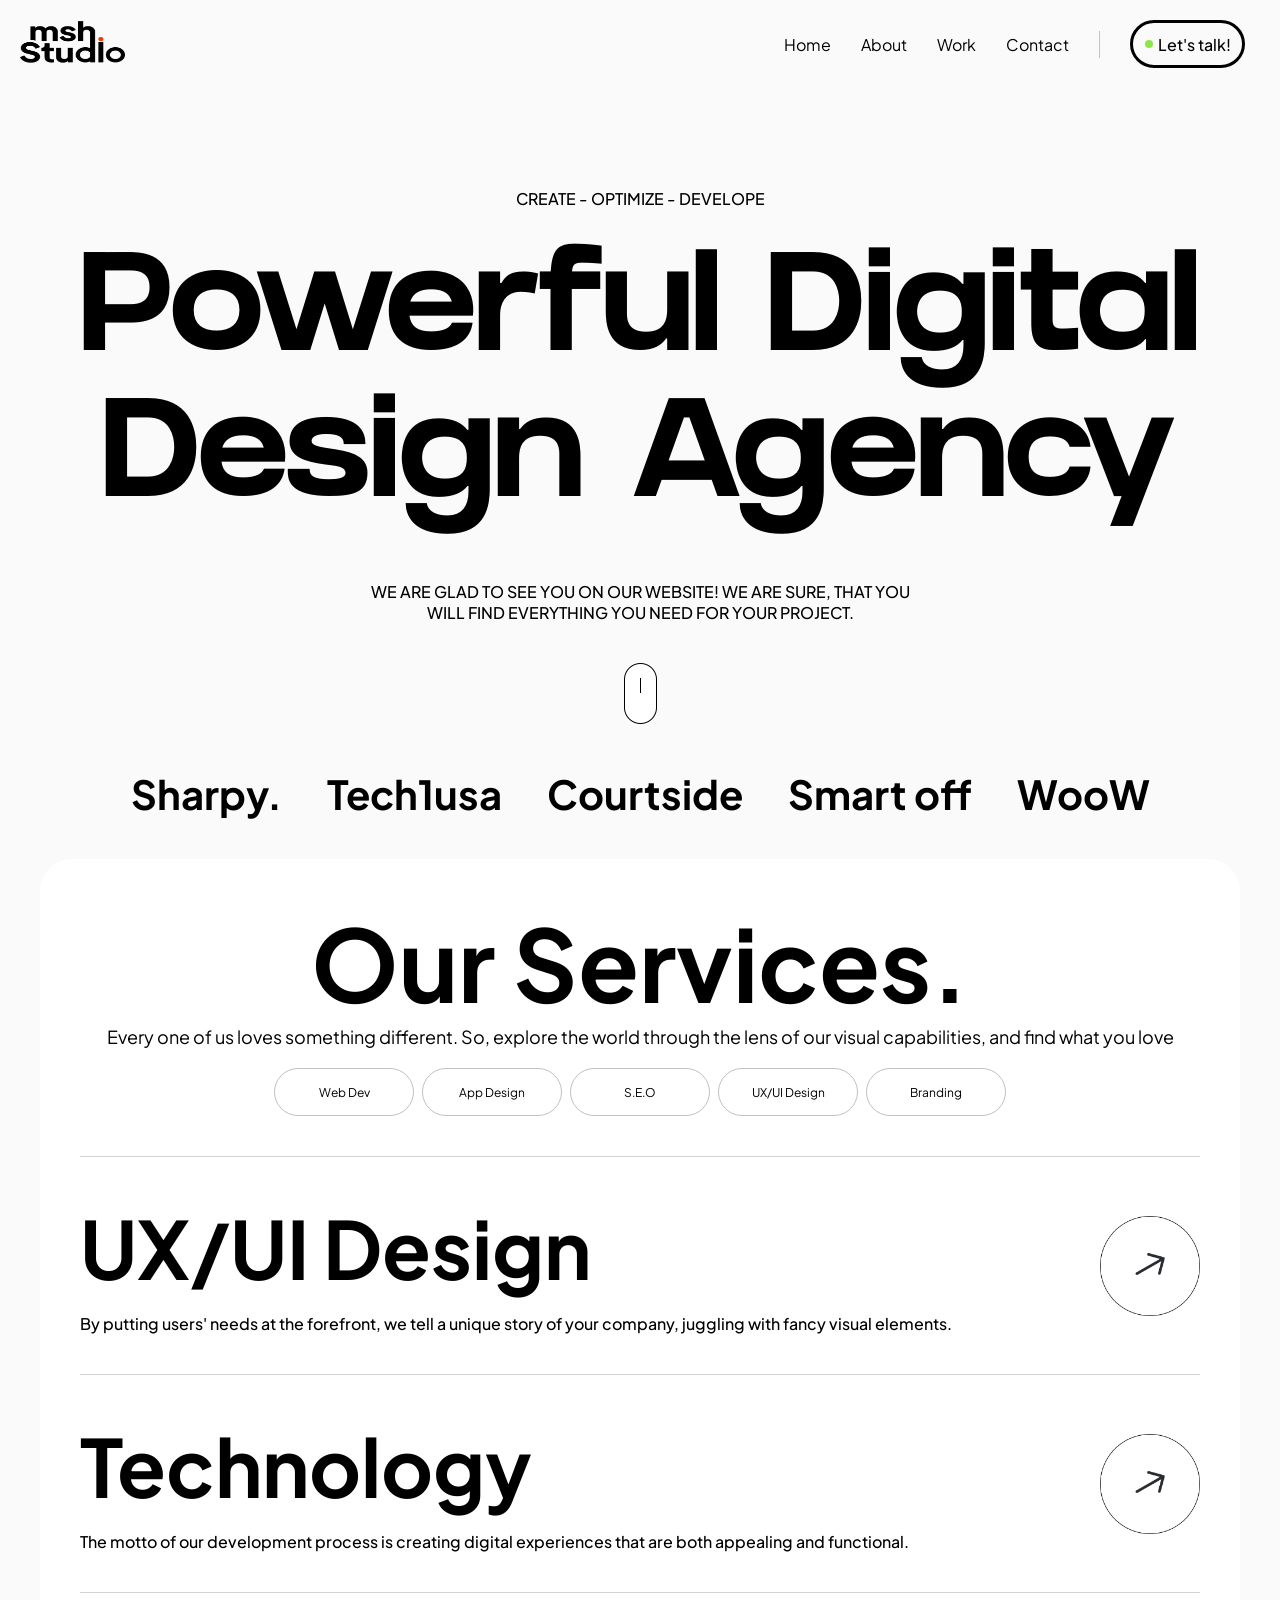
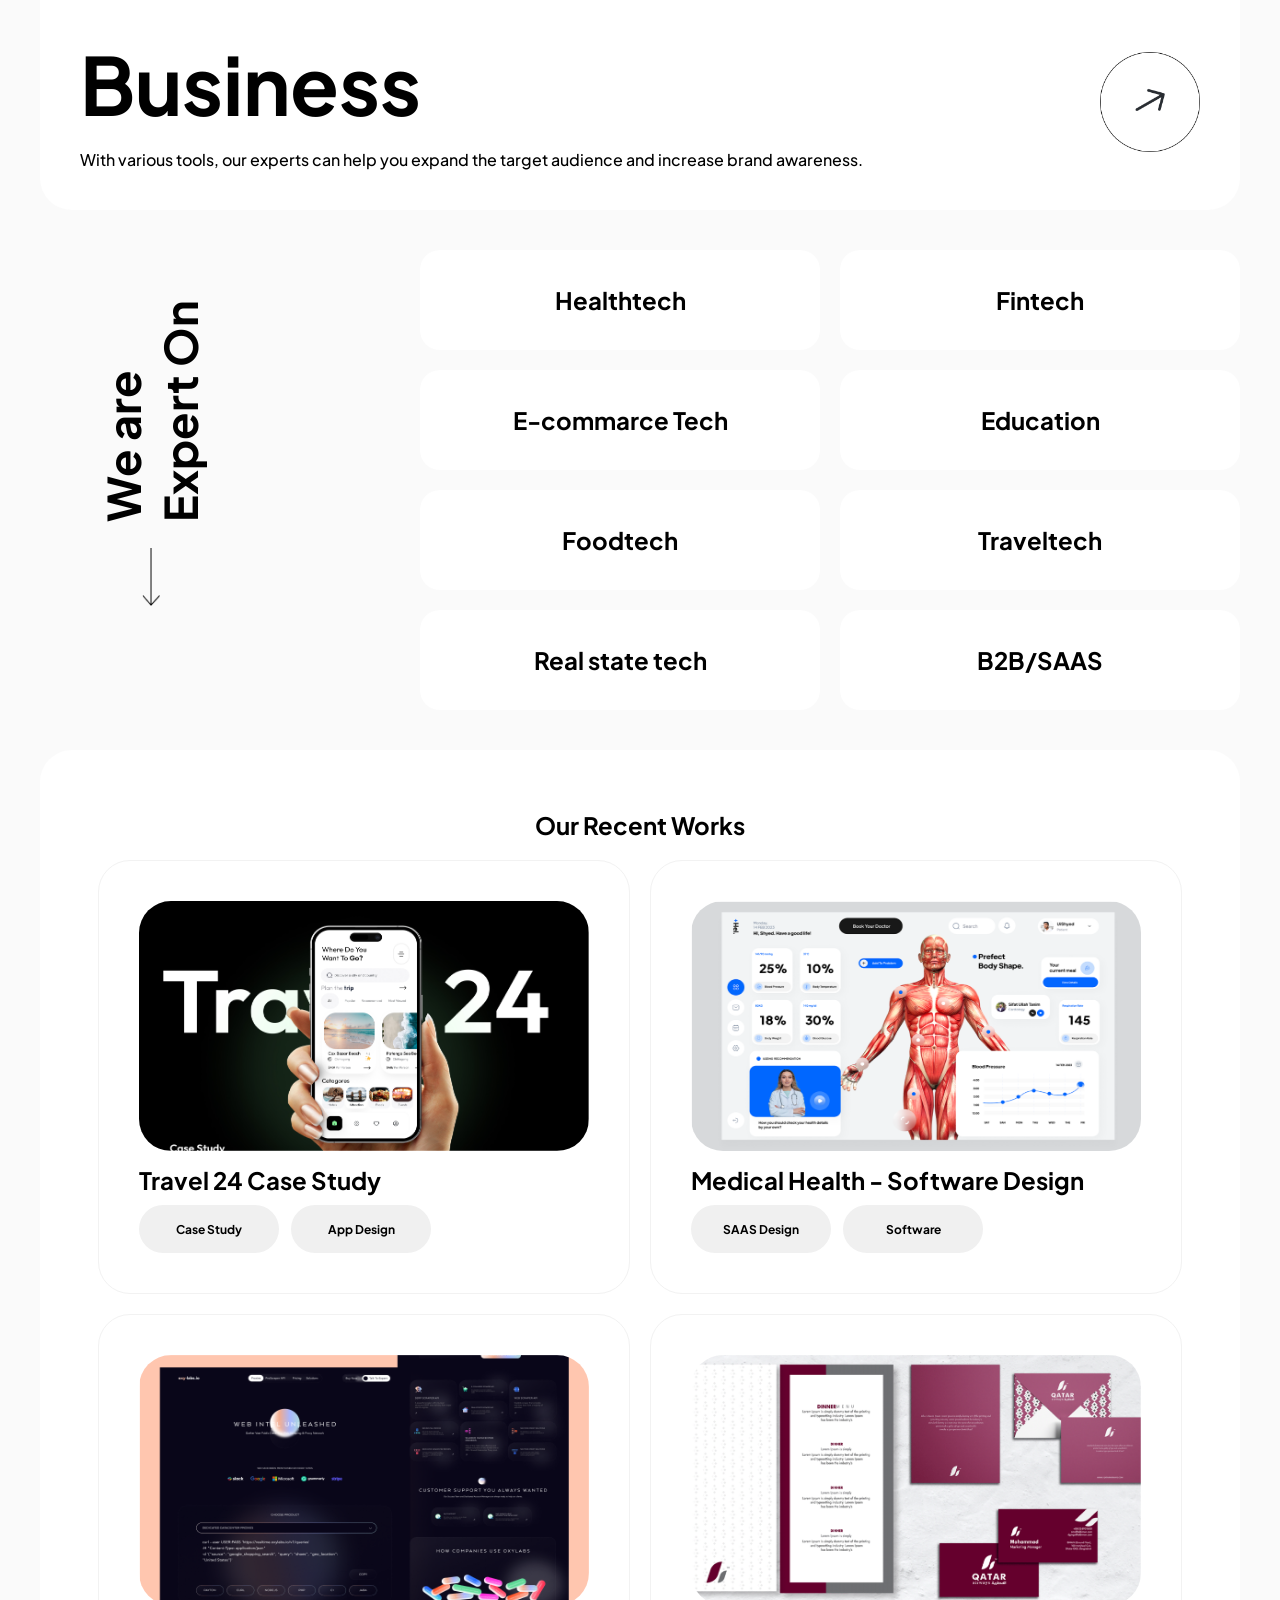
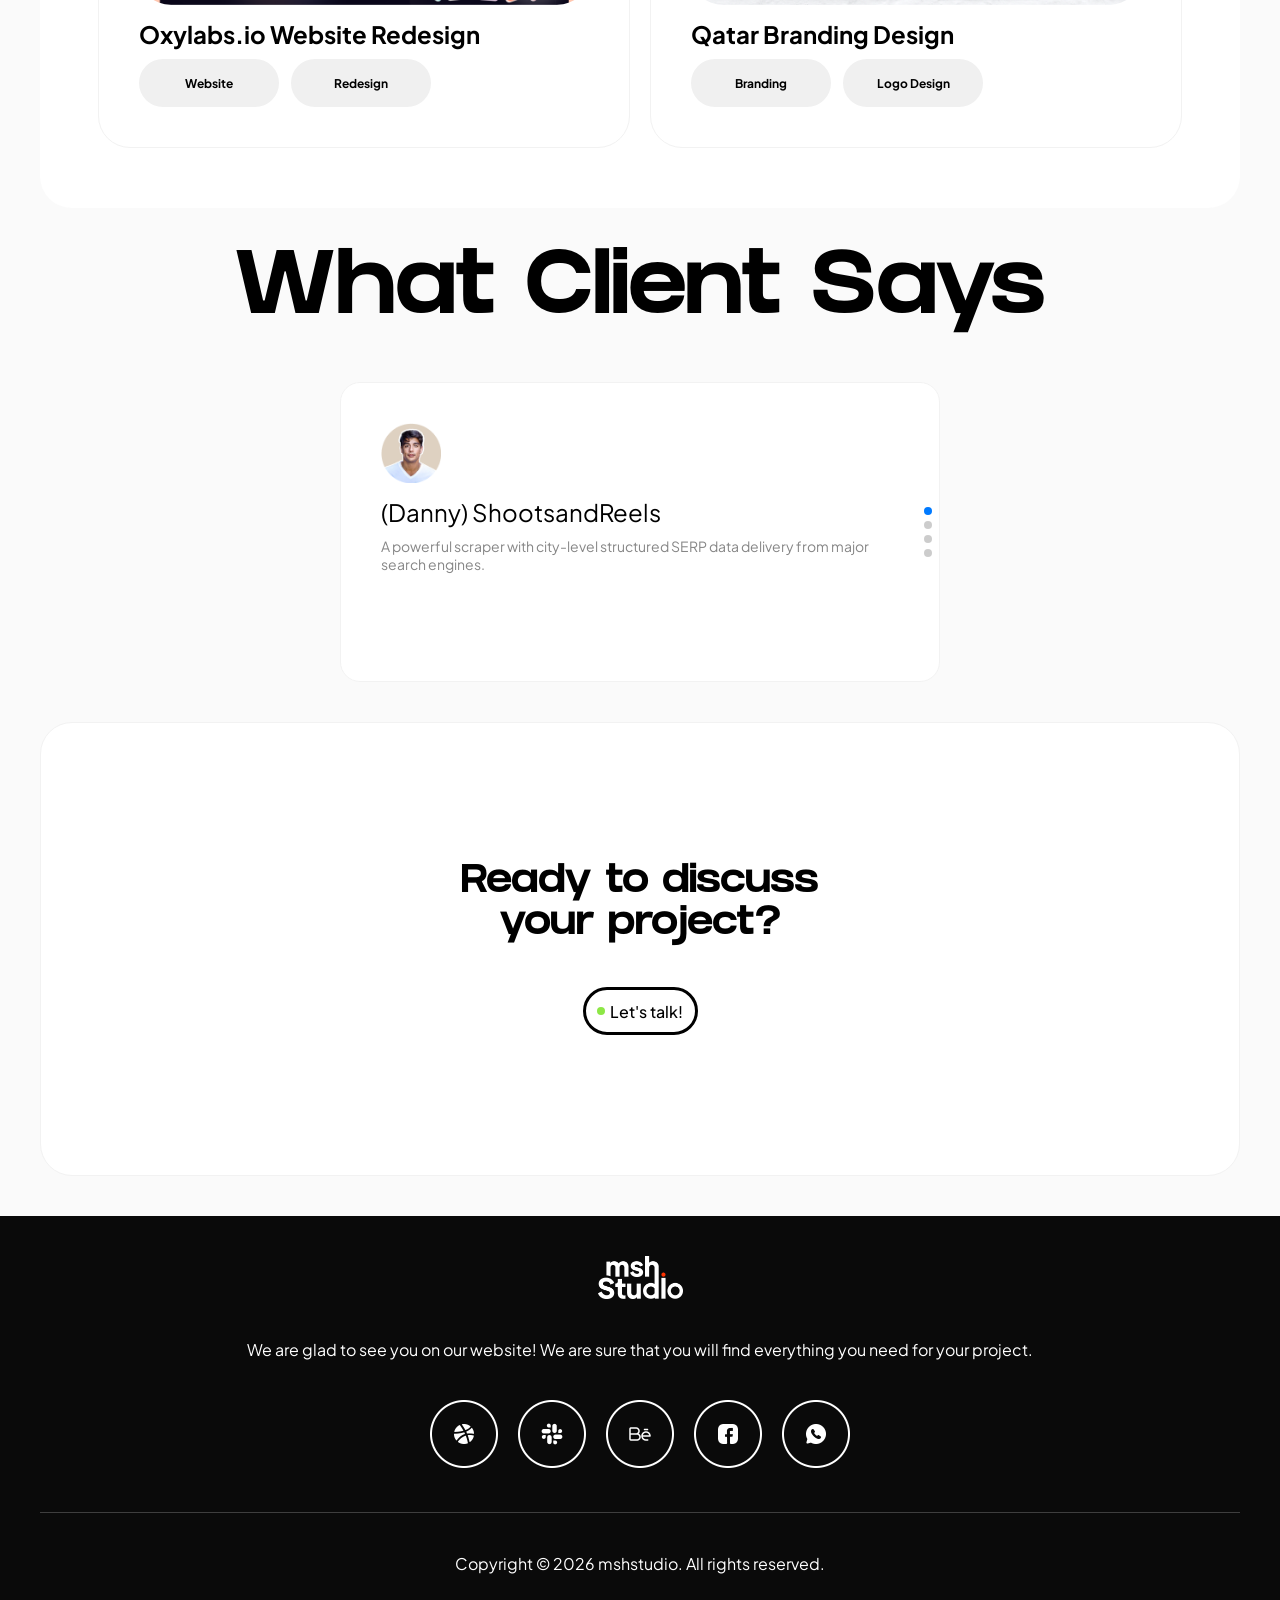
==== commit 2d49b622: "nested folders" ====
--- a/index.html
+++ b/index.html
@@ -1,240 +1,244 @@
 <!DOCTYPE html>
 <html lang="en">
+  <head>
+    <meta charset="UTF-8" />
+    <meta name="viewport" content="width=device-width, initial-scale=1.0" />
+    <link rel="stylesheet" href="style.css" />
+    <link
+      rel="stylesheet"
+      href="https://cdnjs.cloudflare.com/ajax/libs/font-awesome/6.4.2/css/all.min.css"
+    />
+    <link
+      rel="stylesheet"
+      href="https://cdn.jsdelivr.net/npm/swiper@11/swiper-bundle.min.css"
+    />
+    <link rel="icon" type="image/png" href="./assets/white-logo.png">
+    <title>mshstudio | Home</title>
+  </head>
 
-<head>
-  <meta charset="UTF-8">
-  <meta name="viewport" content="width=device-width, initial-scale=1.0">
-  <link rel="stylesheet" href="style.css">
-  <link rel="stylesheet" href="https://cdnjs.cloudflare.com/ajax/libs/font-awesome/6.4.2/css/all.min.css">
-  <link rel="stylesheet" href="https://cdn.jsdelivr.net/npm/swiper@11/swiper-bundle.min.css"/>
-</head>
+  <body>
+    <div id="preloader"></div>
+    <!--Navbar-->
+    <custom-navbar> </custom-navbar>
 
-<body>
-  <div id="preloader"></div>
-  <!--Navbar-->
-  <nav>
-    <header>
-      <a href="index.html"><img class="brand" src="images/logo.png" alt="Logo"></a>
-      <div class="menu">
-        <div class="head-btn">
-          <i class="fas fa-times close-btn"></i>
-        </div>
-        <a href="index.html">Home</a>
-        <a href="./about/about.html">About</a>
-        <a href="./work/work.html">Work</a>
-        <a href="./contact/contact.html">Contact</a>
-        <a href="#">
-          <div class="line"></div>
+    <!--Hero Section-->
+    <section class="container">
+      <div class="home">
+        <p>CREATE - OPTIMIZE - DEVELOPE</p>
+        <h1>
+          Powerful Digital <br />
+          Design Agency
+        </h1>
+        <p>
+          WE ARE GLAD TO SEE YOU ON OUR WEBSITE! WE ARE SURE, THAT YOU <br />
+          WILL FIND EVERYTHING YOU NEED FOR YOUR PROJECT.
+        </p>
+        <img src="./assets/mouse.png" alt="Mouse" />
+      </div>
+      <div class="company-names">
+        <h1>Sharpy.</h1>
+        <h1>Tech1usa</h1>
+        <h1>Courtside</h1>
+        <h1>Smart off</h1>
+        <h1>WooW</h1>
+      </div>
+    </section>
+    <!--Service Section-->
+    <section class="container service">
+      <h1>Our Services.</h1>
+      <p>
+        Every one of us loves something different. So, explore the world through
+        the lens of our visual capabilities, and find what you love
+      </p>
+      <div class="service-name">
+        <h6>Web Dev</h6>
+        <h6>App Design</h6>
+        <h6>S.E.O</h6>
+        <h6>UX/UI Design</h6>
+        <h6>Branding</h6>
+      </div>
+      <div class="horizontal-line"></div>
+      <div class="services">
+        <div>
+          <h1>UX/UI Design</h1>
+          <p>
+            By putting users' needs at the forefront, we tell a unique story of
+            your company, juggling with fancy visual elements.
+          </p>
+        </div>
+        <img class="service-arrow" src="./assets/anglearrow.png" alt="arrow" />
+      </div>
+      <div class="horizontal-line"></div>
+      <div class="services">
+        <div>
+          <h1>Technology</h1>
+          <p>
+            The motto of our development process is creating digital experiences
+            that are both appealing and functional.
+          </p>
+        </div>
+        <img class="service-arrow" src="./assets/anglearrow.png" alt="arrow" />
+      </div>
+      <div class="horizontal-line bottom"></div>
+      <div class="services">
+        <div>
+          <h1>Business</h1>
+          <p>
+            With various tools, our experts can help you expand the target
+            audience and increase brand awareness.
+          </p>
+        </div>
+        <img class="service-arrow" src="./assets/anglearrow.png" alt="arrow" />
+      </div>
+    </section>
+    <!--Expert Section-->
+    <section class="container expert">
+      <div>
+        <p>
+          We are <br />
+          Expert On
+        </p>
+        <img src="./assets/arrow.png" alt="arrow" />
+      </div>
+      <div class="expert-list">
+        <h1>Healthtech</h1>
+        <h1>Fintech</h1>
+        <h1>E-commarce Tech</h1>
+        <h1>Education</h1>
+        <h1>Foodtech</h1>
+        <h1>Traveltech</h1>
+        <h1>Real state tech</h1>
+        <h1>B2B/SAAS</h1>
+      </div>
+    </section>
+    <!--Work Section-->
+    <section class="container work">
+      <h2>Our Recent Works</h2>
+      <div class="work-showcase">
+        <div class="work-card">
+          <div>
+            <a
+              href="https://www.behance.net/gallery/160052321/Travel-24-Case-Study"
+              ><img src="./work/assets/work1.png" alt="Work"
+            /></a>
+            <h1>Travel 24 Case Study</h1>
+            <div class="work-tags">
+              <h6>Case Study</h6>
+              <h6>App Design</h6>
+            </div>
+          </div>
+        </div>
+        <div class="work-card">
+          <div>
+            <a
+              href="https://dribbble.com/shots/20694649-Medical-Health-Software-Design"
+              ><img src="./work/assets/work5.png" alt="Work"
+            /></a>
+            <h1>Medical Health - Software Design</h1>
+            <div class="work-tags">
+              <h6>SAAS Design</h6>
+              <h6>Software</h6>
+            </div>
+          </div>
+        </div>
+        <div class="work-card">
+          <div>
+            <a
+              href="https://dribbble.com/shots/21882273-Oxylabs-io-Website-Redesign"
+              ><img src="./work/assets/work3.png" alt="Work"
+            /></a>
+            <h1>Oxylabs.io Website Redesign</h1>
+            <div class="work-tags">
+              <h6>Website</h6>
+              <h6>Redesign</h6>
+            </div>
+          </div>
+        </div>
+        <div class="work-card">
+          <div>
+            <a
+              href="https://www.behance.net/gallery/101354595/Qatar-Branding-Design"
+              ><img src="./work/assets/work6.png" alt="Work"
+            /></a>
+            <h1>Qatar Branding Design</h1>
+            <div class="work-tags">
+              <h6>Branding</h6>
+              <h6>Logo Design</h6>
+            </div>
+          </div>
+        </div>
+      </div>
+    </section>
+    <!--Feedback Section-->
+    <section class="container feedback">
+      <p class="feedback-heading">What Client Says</p>
+      <div class="swiper">
+        <div class="swiper-wrapper">
+          <div class="swiper-slide">
+            <img src="./assets/client1.png" alt="profile" />
+            <div>
+              <h3>(Danny) ShootsandReels</h3>
+              <p>
+                A powerful scraper with city-level structured SERP data delivery
+                from major search engines.
+              </p>
+            </div>
+          </div>
+          <div class="swiper-slide">
+            <img src="./assets/client2.png" alt="profile" />
+            <div>
+              <h3>(Luckman) Courteside</h3>
+              <p>
+                Great designer and extremely responsive. Makes an effort to make
+                things better and understand the problem statement.
+              </p>
+            </div>
+          </div>
+          <div class="swiper-slide">
+            <img src="./assets/client3.png" alt="profile" />
+            <div>
+              <h3>kldmsg</h3>
+              <p>
+                I am beyond impressed with the outstanding work. He exceeded all
+                expectations and delivered a visually stunning design.
+                Throughout the project, he was dedicated, responsive, and highly
+                adaptable to my feedback.
+              </p>
+            </div>
+          </div>
+          <div class="swiper-slide">
+            <img src="./assets/client4.png" alt="profile" />
+            <div>
+              <h3>(agustinmaillet) Sharpy</h3>
+              <p>
+                Exceptionally professional job. Surpassed my expectations.
+                Communication was seamless and rapid. When adjustments were
+                needed, they were executed punctually and, most importantly,
+                precisely as I envisioned. Many thanks—I enthusiastically
+                endorse shyed!
+              </p>
+            </div>
+          </div>
+        </div>
+        <div class="swiper-pagination"></div>
+      </div>
+      <div class="talk">
+        <p>
+          Ready to discuss <br />
+          your project?
+        </p>
+        <a href="./contact/contact.html">
+          <div class="talk-btn btn">
+            <div class="btn-green"></div>
+            Let's talk!
+          </div>
         </a>
-        <a href="contact.html">
-          <div class="btn">
-            <div class="btn-green"></div>Let's talk!
-          </div>
-        </a>
-      </div>
-      <div class="head-btn">
-        <i class="fas fa-bars menu-btn"></i>
-      </div>
-    </header>
-  </nav>
-  <!--Hero Section-->
-  <section class="container">
-    <div class="home">
-      <p>CREATE - OPTIMIZE - DEVELOPE</p>
-      <h1>Powerful Digital <br> Design Agency</h1>
-      <p>WE ARE GLAD TO SEE YOU ON OUR WEBSITE! WE ARE SURE, THAT YOU <br> WILL FIND EVERYTHING YOU NEED FOR YOUR
-        PROJECT.</p>
-      <img src="images/mouse.png" alt="Mouse">
-    </div>
-    <div class="company-names">
-      <h1>Sharpy.</h1>
-      <h1>Tech1usa</h1>
-      <h1>Courtside</h1>
-      <h1>Smart off</h1>
-      <h1>WooW</h1>
-    </div>
-  </section>
-  <!--Service Section-->
-  <section class="container service">
-    <h1>Our Services.</h1>
-    <p>Every one of us loves something different. So, explore the world through the lens of our visual
-      capabilities, and find what you love</p>
-    <div class="service-name">
-      <h6>Web Dev</h6>
-      <h6>App Design</h6>
-      <h6>S.E.O</h6>
-      <h6>UX/UI Design</h6>
-      <h6>Branding</h6>
-    </div>
-    <div class="horizontal-line"></div>
-    <div class="services">
-      <div>
-        <h1>UX/UI Design</h1>
-        <p>By putting users' needs at the forefront, we tell a unique story of your company, juggling with
-          fancy visual elements.</p>
-      </div>
-      <img class="service-arrow" src="images/anglearrow.png" alt="arrow">
-    </div>
-    <div class="horizontal-line"></div>
-    <div class="services">
-      <div>
-        <h1>Technology</h1>
-        <p>The motto of our development process is creating digital experiences that are both appealing and
-          functional.</p>
-      </div>
-      <img class="service-arrow" src="images/anglearrow.png" alt="arrow">
-    </div>
-    <div class="horizontal-line bottom"></div>
-    <div class="services">
-      <div>
-        <h1>Business</h1>
-        <p>With various tools, our experts can help you expand the target audience and increase brand
-          awareness.</p>
-      </div>
-      <img class="service-arrow" src="images/anglearrow.png" alt="arrow">
-    </div>
-  </section>
-  <!--Expert Section-->
-  <section class="container expert">
-    <div>
-      <p>We are <br> Expert On</p>
-      <img src="images/arrow.png" alt="arrow">
-    </div>
-    <div class="expert-list">
-      <h1>Healthtech</h1>
-      <h1>Fintech</h1>
-      <h1>E-commarce Tech</h1>
-      <h1>Education</h1>
-      <h1>Foodtech</h1>
-      <h1>Traveltech</h1>
-      <h1>Real state tech</h1>
-      <h1>B2B/SAAS</h1>
-    </div>
-  </section>
-  <!--Work Section-->
-  <section class="container work">
-    <h2>Our Recent Works</h2>
-    <div class="work-showcase">
-      <div class="work-card">
-        <div>
-          <a href="https://www.behance.net/gallery/160052321/Travel-24-Case-Study"><img src="images/work1.png"
-              alt="Work"></a>
-          <h1>Travel 24 Case Study</h1>
-          <div class="work-tags">
-            <h6>Case Study</h6>
-            <h6>App Design</h6>
-          </div>
-        </div>
-      </div>
-      <div class="work-card">
-        <div>
-          <a href="https://dribbble.com/shots/20694649-Medical-Health-Software-Design"><img src="images/work5.png"
-              alt="Work"></a>
-          <h1>Medical Health - Software Design</h1>
-          <div class="work-tags">
-            <h6>SAAS Design</h6>
-            <h6>Software</h6>
-          </div>
-        </div>
-      </div>
-      <div class="work-card">
-        <div>
-          <a href="https://dribbble.com/shots/21882273-Oxylabs-io-Website-Redesign"><img src="images/work3.png"
-              alt="Work"></a>
-          <h1>Oxylabs.io Website Redesign</h1>
-          <div class="work-tags">
-            <h6>Website</h6>
-            <h6>Redesign</h6>
-          </div>
-        </div>
-      </div>
-      <div class="work-card">
-        <div>
-          <a href="https://www.behance.net/gallery/101354595/Qatar-Branding-Design"><img src="images/work6.png"
-              alt="Work"></a>
-          <h1>Qatar Branding Design</h1>
-          <div class="work-tags">
-            <h6>Branding</h6>
-            <h6>Logo Design</h6>
-          </div>
-        </div>
-      </div>
-    </div>
-  </section>
-  <!--Feedback Section-->
-  <section class="container feedback">
-    <p class="feedback-heading">What Client Says</p>
-    <div class="swiper">
-      <div class="swiper-wrapper">
-        <div class="swiper-slide">
-          <img src="images/client1.png" alt="profile image">
-          <div>
-            <h3>(Danny) ShootsandReels</h3>
-            <p>A powerful scraper with city-level structured SERP data delivery from
-              major search engines.</p>
-          </div>
-        </div>
-        <div class="swiper-slide">
-          <img src="images/client2.png" alt="profile image">
-          <div>
-            <h3>(Luckman) Courteside</h3>
-            <p>Great designer and extremely responsive. Makes an effort to make things better and
-              understand the problem statement.</p>
-          </div>
-        </div>
-        <div class="swiper-slide">
-          <img src="images/client3.png" alt="profile image">
-          <div>
-            <h3>kldmsg</h3>
-            <p>I am beyond impressed with the outstanding work. He exceeded all expectations and delivered
-              a visually stunning design. Throughout the project, he was dedicated, responsive, and highly
-              adaptable to my feedback. </p>
-          </div>
-        </div>
-        <div class="swiper-slide">
-          <img src="images/client4.png" alt="profile image">
-          <div>
-            <h3>(agustinmaillet) Sharpy</h3>
-            <p>Exceptionally professional job. Surpassed my expectations.
-              Communication was seamless and rapid. When adjustments were needed, they were executed
-              punctually and, most importantly, precisely as I envisioned. Many thanks—I enthusiastically endorse
-              shyed!
-            </p>
-          </div>
-        </div>
-      </div>
-      <div class="swiper-pagination"></div>
-    </div>
-    <div class="talk">
-      <p>Ready to discuss <br> your project?</p>
-      <a href="contact.html">
-        <div class="talk-btn btn">
-          <div class="btn-green"></div>Let's talk!
-        </div>
-      </a>
-    </div>
-  </section>
-  <!--Footer Section-->
-  <footer>
-    <div class="container footer">
-      <div>
-        <img src="images/logo2.png" alt="Logo">
-        <p>We are glad to see you on our website! We are sure that you will find everything you need for your project.</p>
-      </div>
-      <div class="footer-icons">
-        <a href="https://dribbble.com/uishyed"><img src="images/f1.png" alt="Icon"></a>
-        <a href="https://app.slack.com/huddle/T0574606V33/C0574608FL1"><img src="images/f2.png" alt="Icon"></a>
-        <a href="https://www.behance.net/shyed"><img src="images/f3.png" alt="Icon"></a>
-        <a href="https://www.facebook.com/profile.php?id=100092141329064&mibextid=ZbWKwL"><img src="images/f4.png" alt="Icon"></a>
-        <a href="https://wa.me/message/XKIOSQOUUUPIN1"><img src="images/f5.png" alt="Icon"></a>
-      </div>
-      <div class="horizontal-line grey"></div>
-      <p class="copyright">© All rights reserved by msh.studio</p>
-    </div>
-  </footer>
+      </div>
+    </section>
+    <!--Footer Section-->
+    <custom-footer></custom-footer>
 
-  <script src="https://cdn.jsdelivr.net/npm/swiper@11/swiper-bundle.min.js"></script>
-  <script src="index.js"></script>
-</body>
-
-</html>+    <script src="https://cdn.jsdelivr.net/npm/swiper@11/swiper-bundle.min.js"></script>
+    <script src="index.js"></script>
+  </body>
+</html>
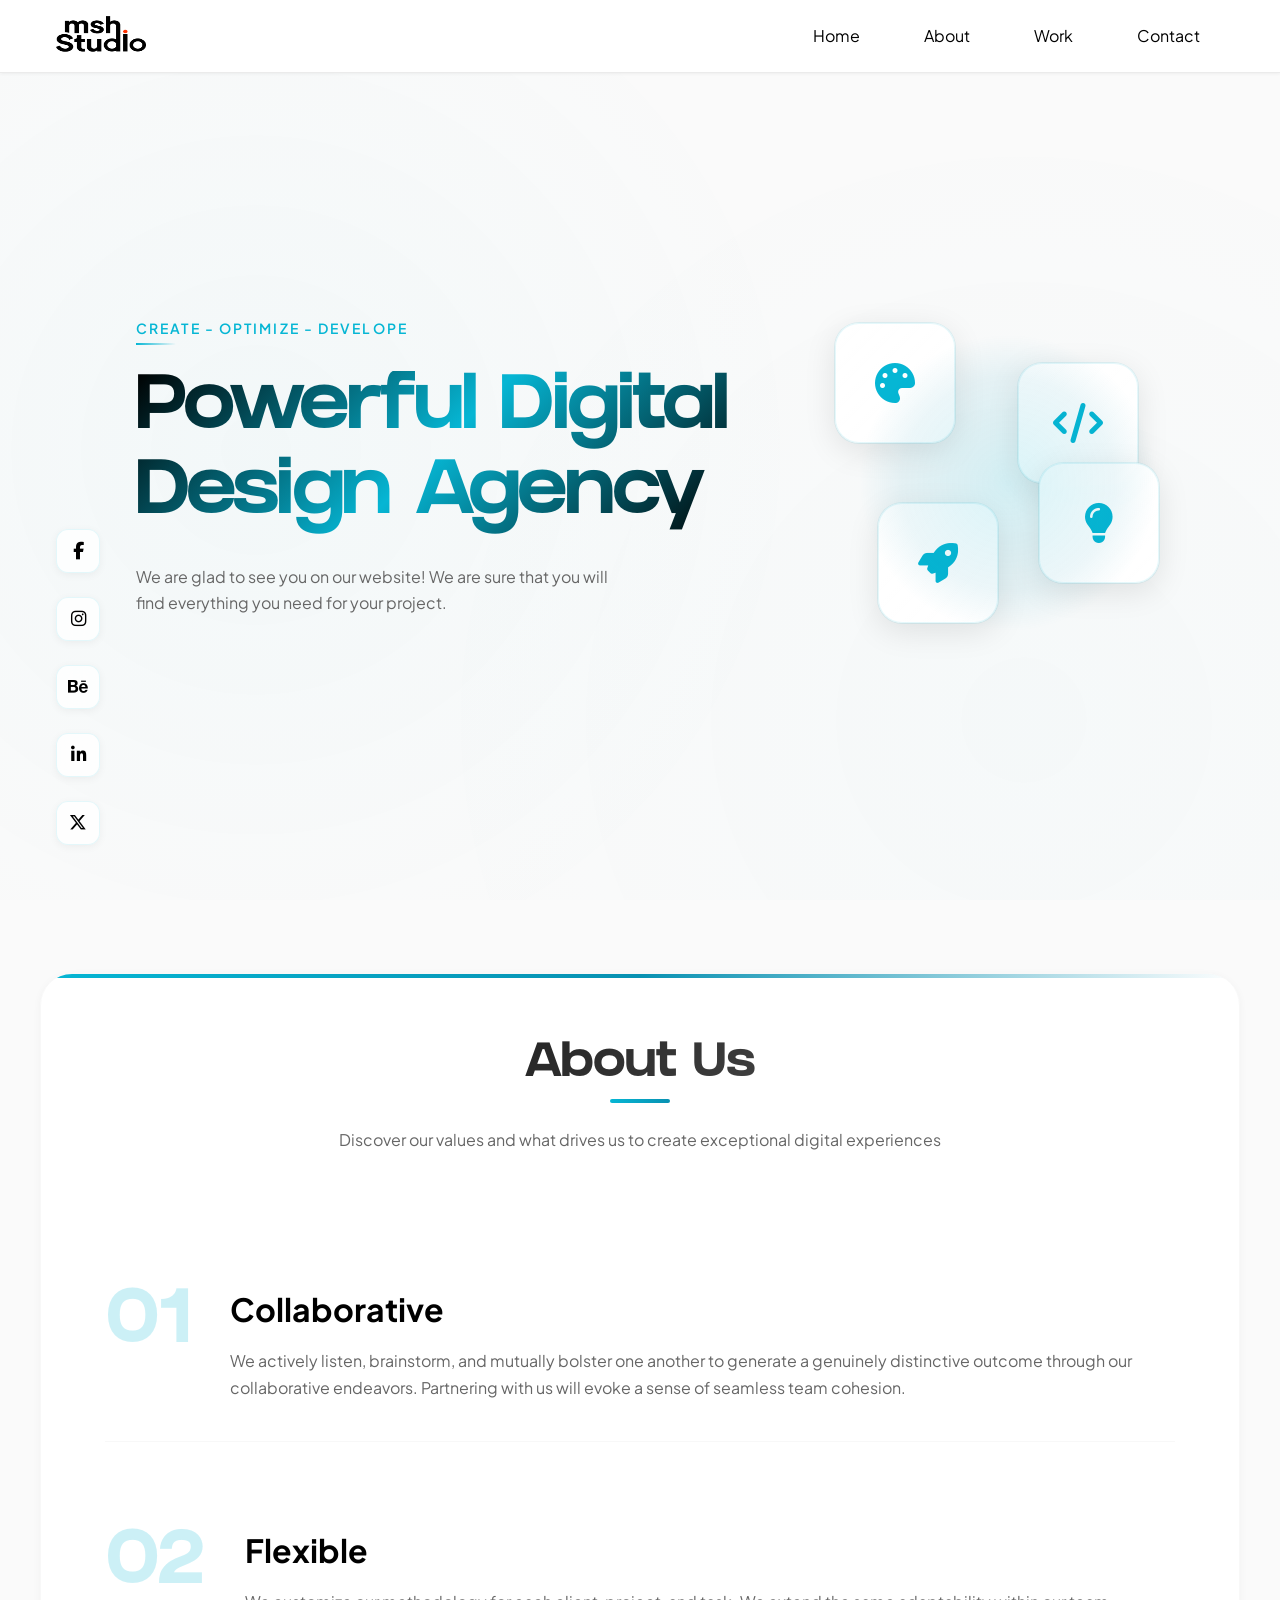
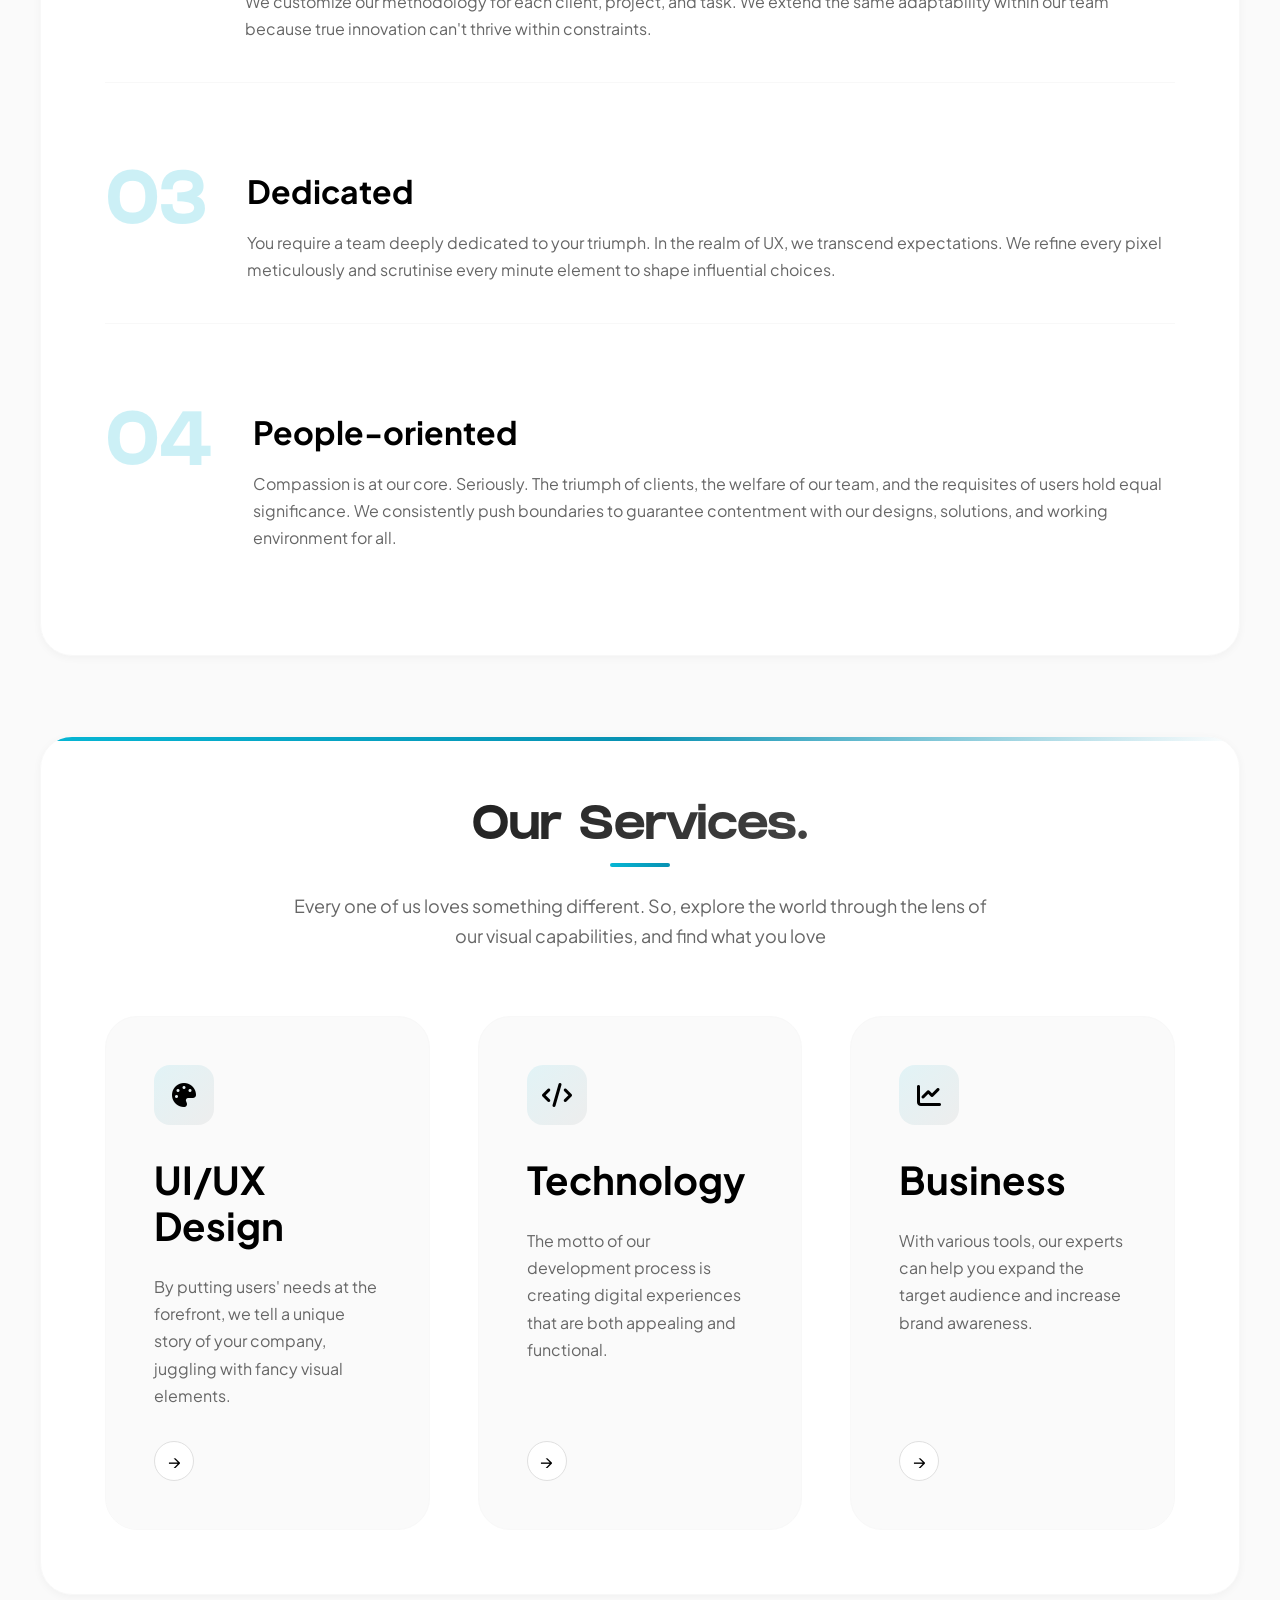
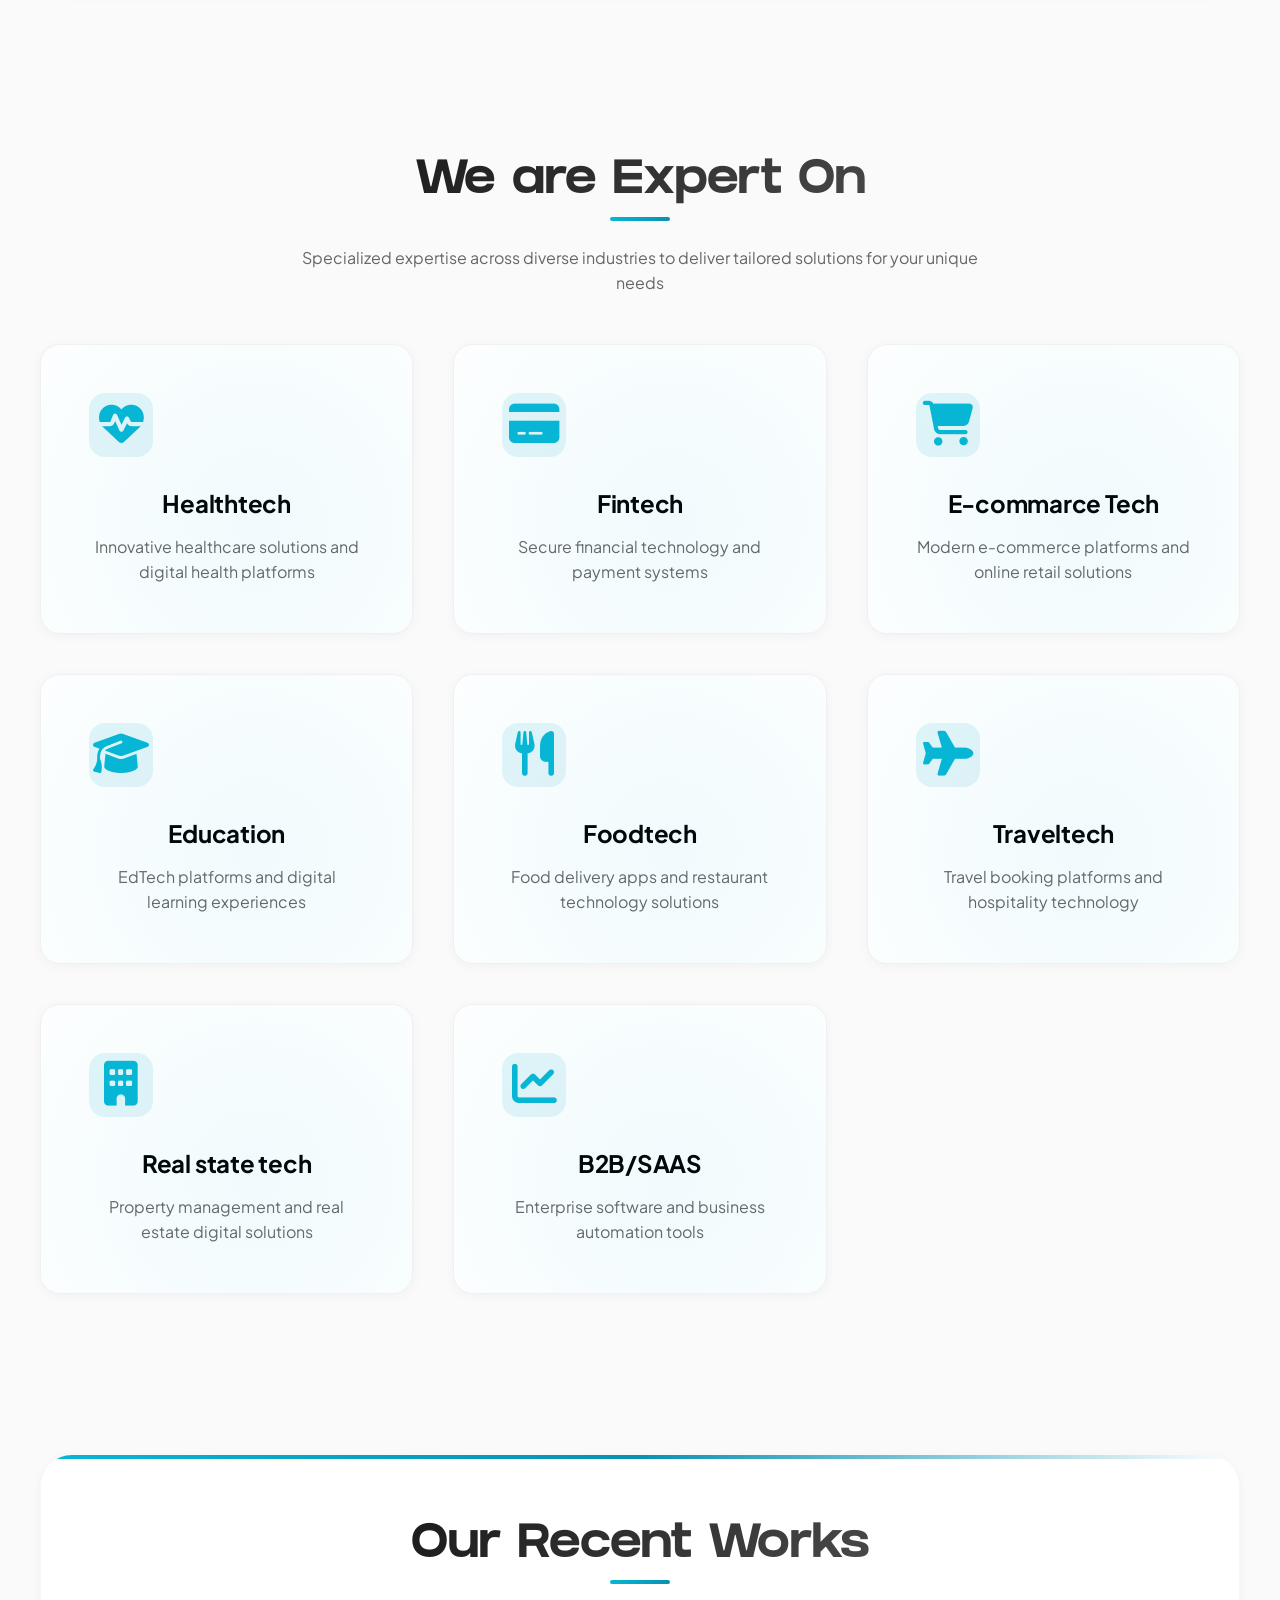
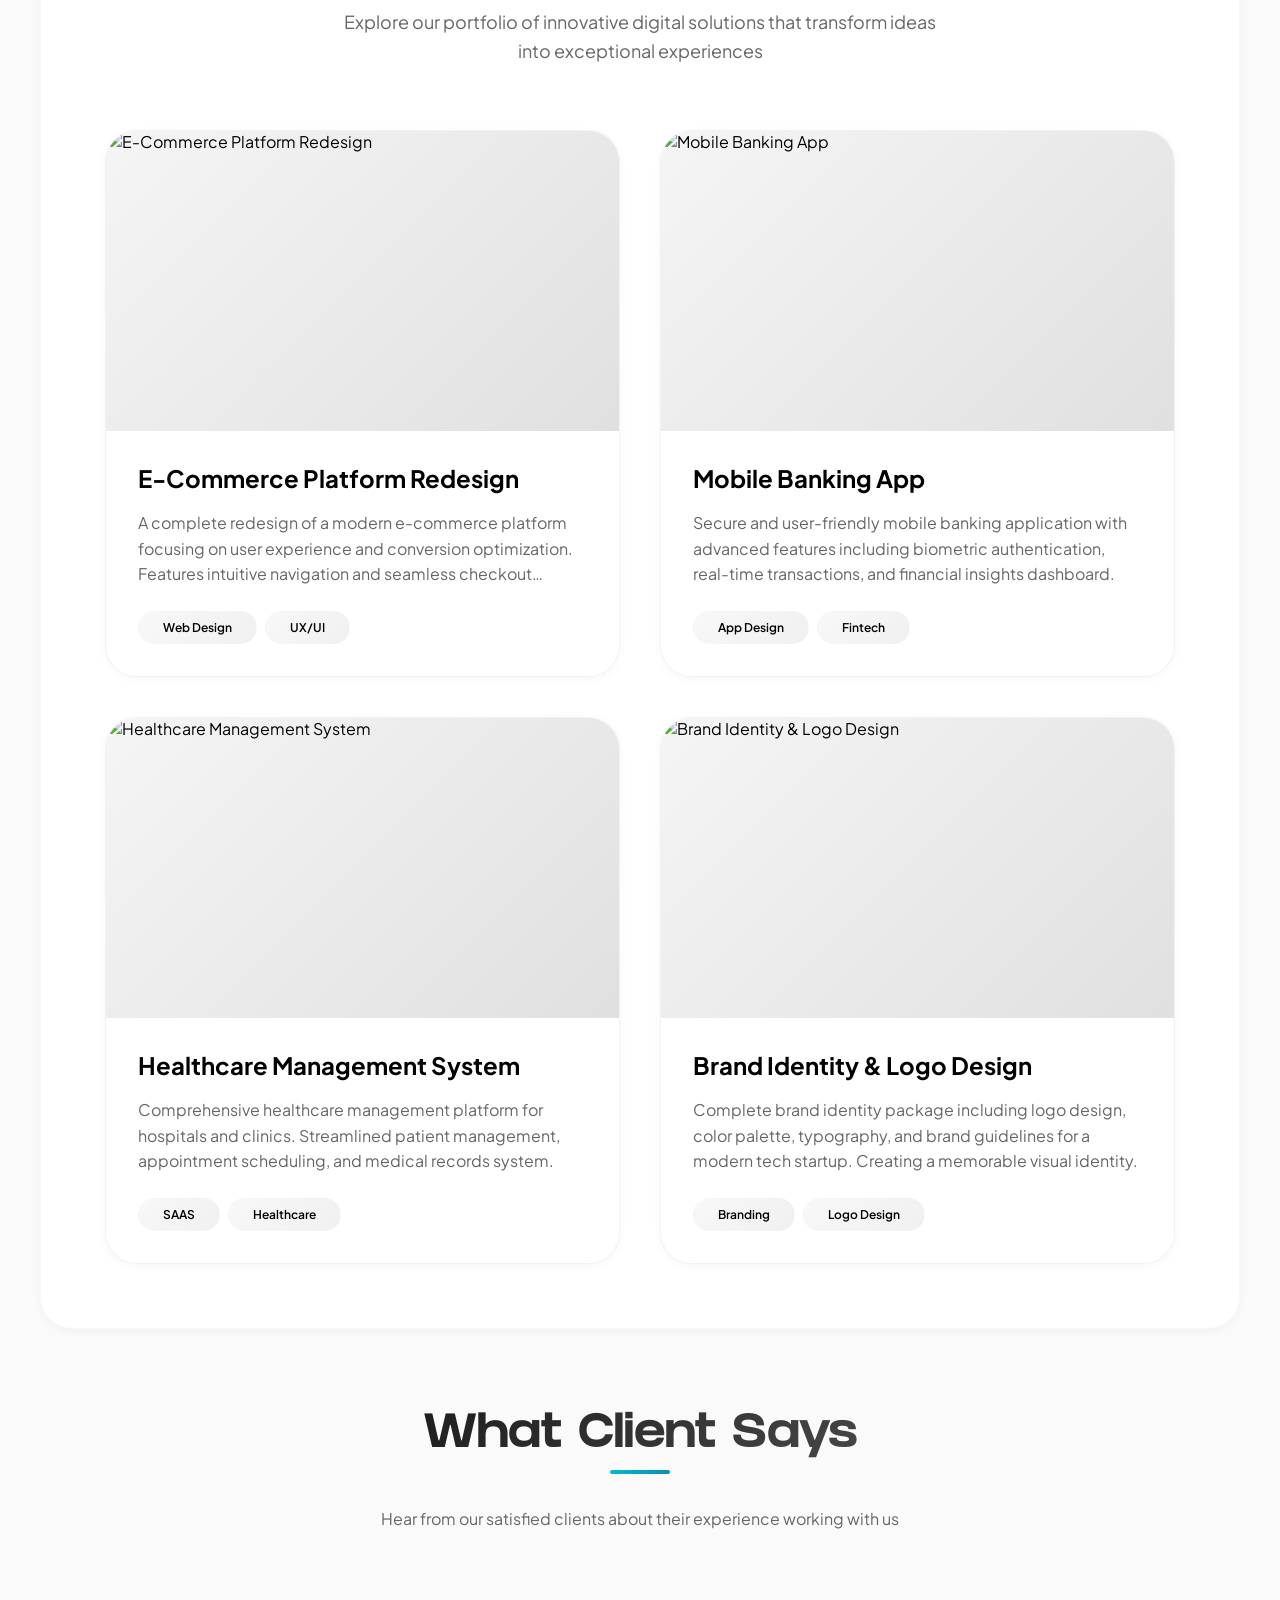
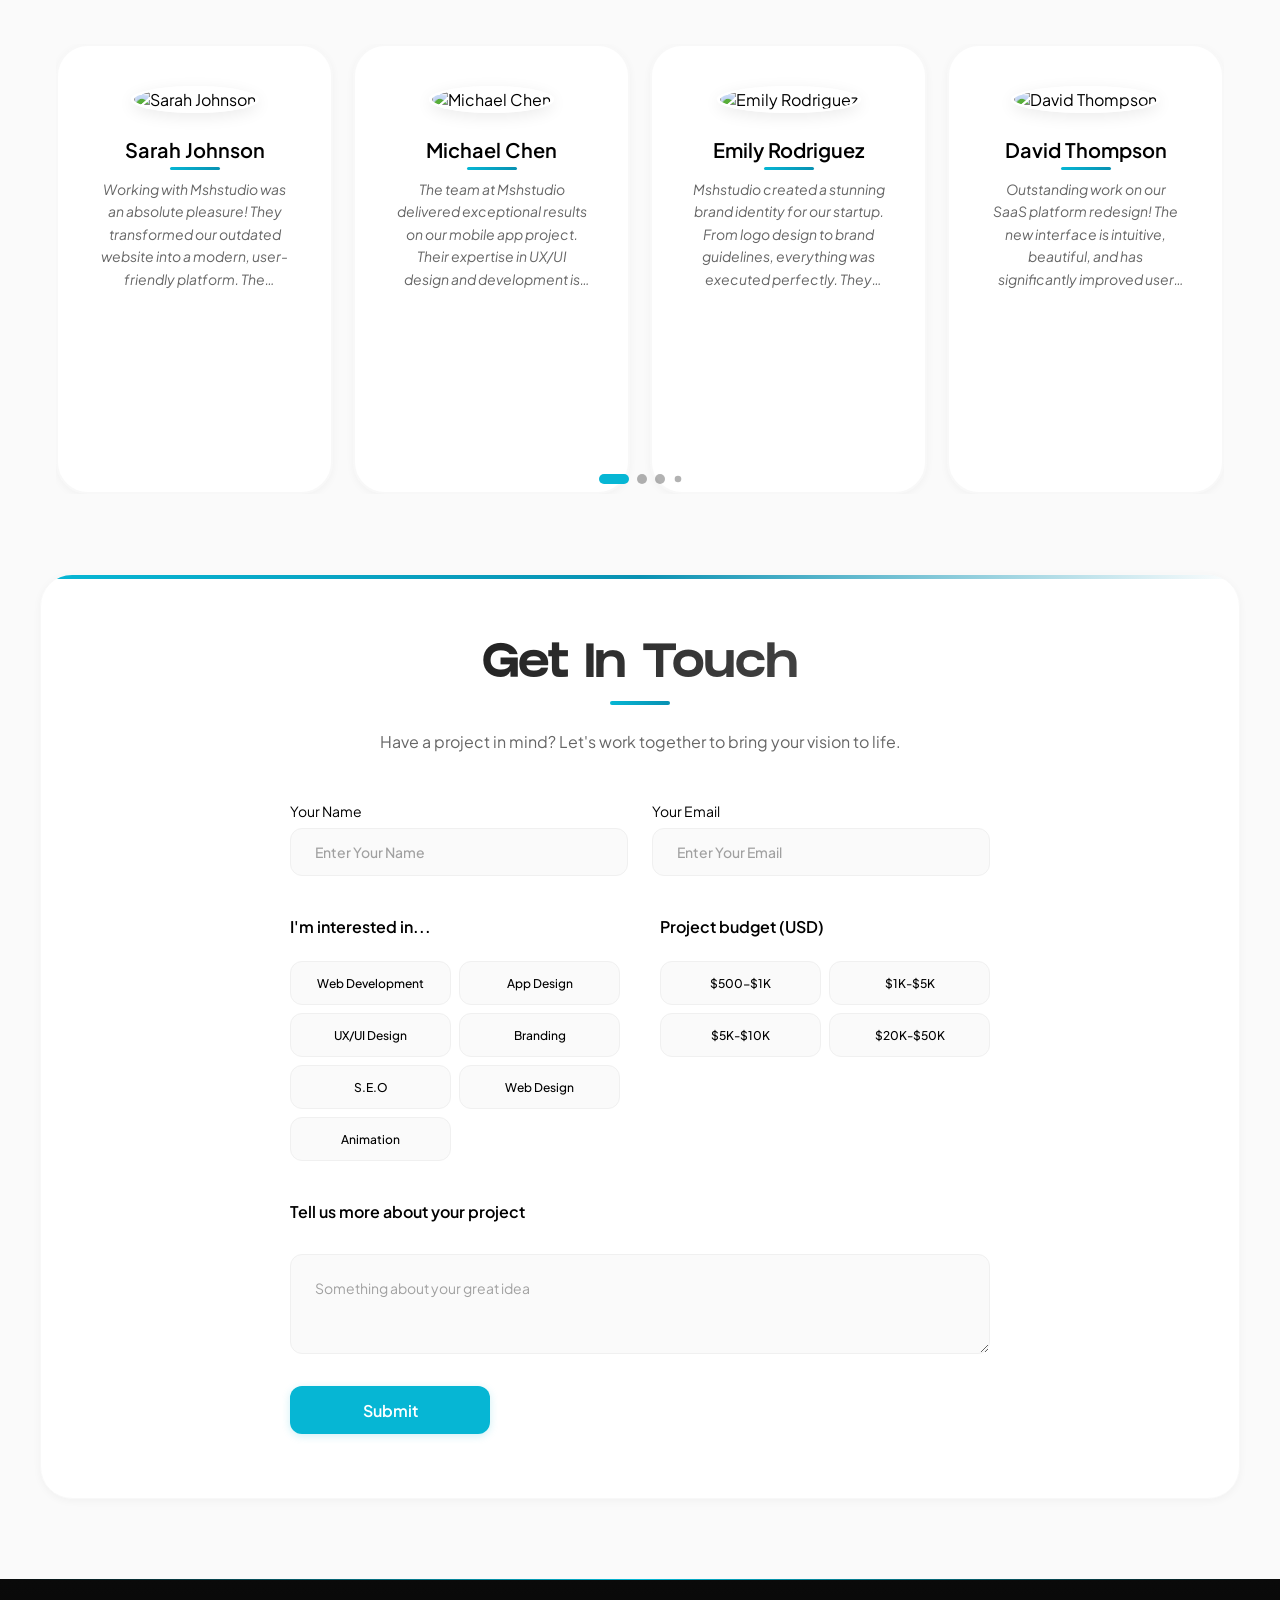
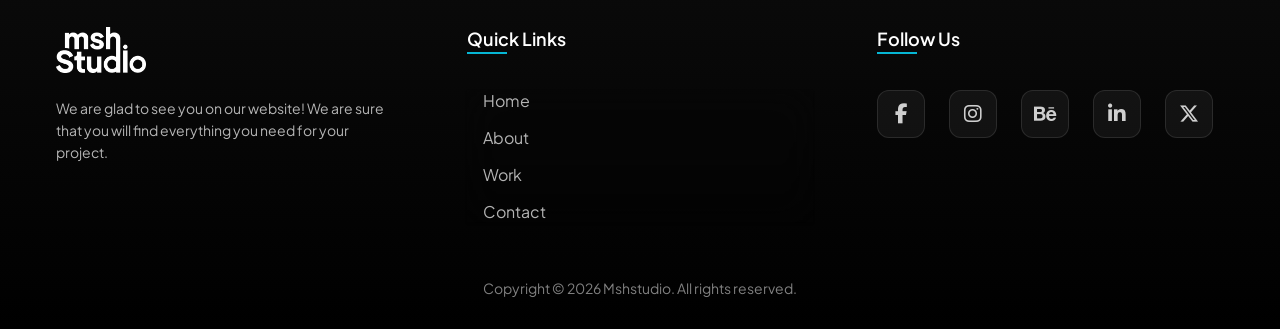
==== commit e53ffd78: "complete project" ====
--- a/index.html
+++ b/index.html
@@ -2,243 +2,364 @@
 <html lang="en">
   <head>
     <meta charset="UTF-8" />
-    <meta name="viewport" content="width=device-width, initial-scale=1.0" />
+    <meta name="viewport" content="width=device-width, initial-scale=1.0, viewport-fit=cover" />
+    <meta name="description" content="Mshstudio - A powerful digital design agency specializing in UX/UI design, web development, app design, and branding. Transform your ideas into reality." />
+    <meta name="keywords" content="digital agency, web design, UX/UI design, web development, app design, branding, SEO" />
+    <meta name="author" content="Mshstudio" />
+    <meta name="theme-color" content="#06b6d4" />
+    
+    <!-- Open Graph / Facebook -->
+    <meta property="og:type" content="website" />
+    <meta property="og:url" content="https://mshstudio0.vercel.app/" />
+    <meta property="og:title" content="Mshstudio | Powerful Digital Design Agency" />
+    <meta property="og:description" content="Transform your ideas into reality through design, technology, and innovation." />
+    <meta property="og:image" content="./assets/logo.png" />
+    
+    <!-- Twitter -->
+    <meta property="twitter:card" content="summary_large_image" />
+    <meta property="twitter:url" content="https://mshstudio0.vercel.app/" />
+    <meta property="twitter:title" content="Mshstudio | Powerful Digital Design Agency" />
+    <meta property="twitter:description" content="Transform your ideas into reality through design, technology, and innovation." />
+    <meta property="twitter:image" content="./assets/logo.png" />
+    
+    <!-- Preconnect to external domains -->
+    <link rel="preconnect" href="https://fonts.googleapis.com" />
+    <link rel="preconnect" href="https://fonts.gstatic.com" crossorigin />
+    <link rel="preconnect" href="https://cdnjs.cloudflare.com" crossorigin />
+    <link rel="preconnect" href="https://cdn.jsdelivr.net" crossorigin />
+    <link rel="dns-prefetch" href="https://images.unsplash.com" />
+    <link rel="dns-prefetch" href="https://i.pravatar.cc" />
+    
+    <!-- Google Fonts - Load with font-display swap for performance -->
+    <link rel="preconnect" href="https://fonts.googleapis.com" />
+    <link rel="preconnect" href="https://fonts.gstatic.com" crossorigin />
+    <link href="https://fonts.googleapis.com/css2?family=Plus+Jakarta+Sans:ital,wght@0,200..800;1,200..800&display=swap" rel="stylesheet" media="print" onload="this.media='all'; this.onload=null;" />
+    <noscript>
+      <link href="https://fonts.googleapis.com/css2?family=Plus+Jakarta+Sans:ital,wght@0,200..800;1,200..800&display=swap" rel="stylesheet" />
+    </noscript>
+    
+    <!-- Preload critical resources -->
+    <link rel="preload" href="style.css" as="style" />
+    <link rel="preload" href="fonts/grifter.otf" as="font" type="font/otf" crossorigin />
+    <link rel="preload" href="./assets/logo.png" as="image" />
+    
+    <!-- Critical CSS inline or load immediately -->
     <link rel="stylesheet" href="style.css" />
+    <!-- Non-critical CSS loaded asynchronously -->
     <link
       rel="stylesheet"
       href="https://cdnjs.cloudflare.com/ajax/libs/font-awesome/6.4.2/css/all.min.css"
+      media="print"
+      onload="this.media='all'; this.onload=null;"
     />
+    <noscript>
+      <link
+        rel="stylesheet"
+        href="https://cdnjs.cloudflare.com/ajax/libs/font-awesome/6.4.2/css/all.min.css"
+      />
+    </noscript>
     <link
       rel="stylesheet"
       href="https://cdn.jsdelivr.net/npm/swiper@11/swiper-bundle.min.css"
+      media="print"
+      onload="this.media='all'; this.onload=null;"
     />
-    <link rel="icon" type="image/png" href="./assets/white-logo.png">
-    <title>mshstudio | Home</title>
+    <noscript>
+      <link
+        rel="stylesheet"
+        href="https://cdn.jsdelivr.net/npm/swiper@11/swiper-bundle.min.css"
+      />
+    </noscript>
+    
+    <link rel="icon" type="image/png" href="./assets/white-logo.png" />
+    <title>Mshstudio | Powerful Digital Design Agency - Transform Ideas Into Reality</title>
+    
   </head>
 
   <body>
-    <div id="preloader"></div>
     <!--Navbar-->
     <custom-navbar> </custom-navbar>
 
     <!--Hero Section-->
-    <section class="container">
+    <section class="container hero-section">
+      <div class="hero-social">
+        <a href="#" aria-label="Facebook" class="hero-social-link">
+          <i class="fab fa-facebook-f"></i>
+        </a>
+        <a href="#" aria-label="Instagram" class="hero-social-link">
+          <i class="fab fa-instagram"></i>
+        </a>
+        <a href="#" aria-label="Behance" class="hero-social-link">
+          <i class="fab fa-behance"></i>
+        </a>
+        <a href="#" aria-label="LinkedIn" class="hero-social-link">
+          <i class="fab fa-linkedin-in"></i>
+        </a>
+        <a href="#" aria-label="Twitter" class="hero-social-link">
+          <i class="fab fa-x-twitter"></i>
+        </a>
+      </div>
       <div class="home">
-        <p>CREATE - OPTIMIZE - DEVELOPE</p>
-        <h1>
-          Powerful Digital <br />
-          Design Agency
-        </h1>
-        <p>
-          WE ARE GLAD TO SEE YOU ON OUR WEBSITE! WE ARE SURE, THAT YOU <br />
-          WILL FIND EVERYTHING YOU NEED FOR YOUR PROJECT.
-        </p>
-        <img src="./assets/mouse.png" alt="Mouse" />
-      </div>
-      <div class="company-names">
-        <h1>Sharpy.</h1>
-        <h1>Tech1usa</h1>
-        <h1>Courtside</h1>
-        <h1>Smart off</h1>
-        <h1>WooW</h1>
+        <div class="hero-content">
+          <p class="hero-tagline">CREATE - OPTIMIZE - DEVELOPE</p>
+          <h1>
+            <span>Powerful Digital</span><br />
+            <span>Design Agency</span>
+          </h1>
+          <p class="hero-description">
+            We are glad to see you on our website! We are sure that you will find everything you need for your project.
+          </p>
+        </div>
+        <div class="hero-visual">
+          <div class="hero-visual-container">
+            <div class="floating-card card-1">
+              <i class="fas fa-palette"></i>
+            </div>
+            <div class="floating-card card-2">
+              <i class="fas fa-code"></i>
+            </div>
+            <div class="floating-card card-3">
+              <i class="fas fa-rocket"></i>
+            </div>
+            <div class="floating-card card-4">
+              <i class="fas fa-lightbulb"></i>
+            </div>
+            <div class="hero-gradient-orb"></div>
+          </div>
+        </div>
+      </div>
+    </section>
+    <!--About Section-->
+    <section id="about" class="container about-page">
+      <h2 class="section-title">About Us</h2>
+      <p class="section-subtitle">Discover our values and what drives us to create exceptional digital experiences</p>
+      <div class="about-content">
+        <div class="about-values">
+          <div class="values-list">
+            <div class="value-item">
+              <div class="value-number">01</div>
+              <div class="value-content">
+                <h3>Collaborative</h3>
+                <p>
+                  We actively listen, brainstorm, and mutually bolster one another
+                  to generate a genuinely distinctive outcome through our
+                  collaborative endeavors. Partnering with us will evoke a sense of
+                  seamless team cohesion.
+                </p>
+              </div>
+            </div>
+            <div class="value-item">
+              <div class="value-number">02</div>
+              <div class="value-content">
+                <h3>Flexible</h3>
+                <p>
+                  We customize our methodology for each client, project, and task.
+                  We extend the same adaptability within our team because true
+                  innovation can't thrive within constraints.
+                </p>
+              </div>
+            </div>
+            <div class="value-item">
+              <div class="value-number">03</div>
+              <div class="value-content">
+                <h3>Dedicated</h3>
+                <p>
+                  You require a team deeply dedicated to your triumph. In the realm
+                  of UX, we transcend expectations. We refine every pixel
+                  meticulously and scrutinise every minute element to shape
+                  influential choices.
+                </p>
+              </div>
+            </div>
+            <div class="value-item">
+              <div class="value-number">04</div>
+              <div class="value-content">
+                <h3>People-oriented</h3>
+                <p>
+                  Compassion is at our core. Seriously. The triumph of clients, the
+                  welfare of our team, and the requisites of users hold equal
+                  significance. We consistently push boundaries to guarantee
+                  contentment with our designs, solutions, and working environment
+                  for all.
+                </p>
+              </div>
+            </div>
+          </div>
+        </div>
       </div>
     </section>
     <!--Service Section-->
     <section class="container service">
-      <h1>Our Services.</h1>
-      <p>
-        Every one of us loves something different. So, explore the world through
-        the lens of our visual capabilities, and find what you love
-      </p>
-      <div class="service-name">
-        <h6>Web Dev</h6>
-        <h6>App Design</h6>
-        <h6>S.E.O</h6>
-        <h6>UX/UI Design</h6>
-        <h6>Branding</h6>
-      </div>
-      <div class="horizontal-line"></div>
-      <div class="services">
-        <div>
-          <h1>UX/UI Design</h1>
-          <p>
-            By putting users' needs at the forefront, we tell a unique story of
-            your company, juggling with fancy visual elements.
-          </p>
-        </div>
-        <img class="service-arrow" src="./assets/anglearrow.png" alt="arrow" />
-      </div>
-      <div class="horizontal-line"></div>
-      <div class="services">
-        <div>
-          <h1>Technology</h1>
-          <p>
-            The motto of our development process is creating digital experiences
-            that are both appealing and functional.
-          </p>
-        </div>
-        <img class="service-arrow" src="./assets/anglearrow.png" alt="arrow" />
-      </div>
-      <div class="horizontal-line bottom"></div>
-      <div class="services">
-        <div>
-          <h1>Business</h1>
-          <p>
-            With various tools, our experts can help you expand the target
-            audience and increase brand awareness.
-          </p>
-        </div>
-        <img class="service-arrow" src="./assets/anglearrow.png" alt="arrow" />
-      </div>
+      <h2 class="section-title">Our Services.</h2>
+      <p class="section-subtitle">Every one of us loves something different. So, explore the world through the lens of our visual capabilities, and find what you love</p>
+      <!-- Services will be rendered by JavaScript -->
     </section>
     <!--Expert Section-->
     <section class="container expert">
-      <div>
-        <p>
-          We are <br />
-          Expert On
-        </p>
-        <img src="./assets/arrow.png" alt="arrow" />
-      </div>
+      <h2 class="section-title">We are Expert On</h2>
+      <p class="section-subtitle">Specialized expertise across diverse industries to deliver tailored solutions for your unique needs</p>
       <div class="expert-list">
-        <h1>Healthtech</h1>
-        <h1>Fintech</h1>
-        <h1>E-commarce Tech</h1>
-        <h1>Education</h1>
-        <h1>Foodtech</h1>
-        <h1>Traveltech</h1>
-        <h1>Real state tech</h1>
-        <h1>B2B/SAAS</h1>
+        <!-- Expert list will be rendered by JavaScript -->
       </div>
     </section>
     <!--Work Section-->
-    <section class="container work">
-      <h2>Our Recent Works</h2>
-      <div class="work-showcase">
-        <div class="work-card">
-          <div>
-            <a
-              href="https://www.behance.net/gallery/160052321/Travel-24-Case-Study"
-              ><img src="./work/assets/work1.png" alt="Work"
-            /></a>
-            <h1>Travel 24 Case Study</h1>
-            <div class="work-tags">
-              <h6>Case Study</h6>
-              <h6>App Design</h6>
-            </div>
-          </div>
-        </div>
-        <div class="work-card">
-          <div>
-            <a
-              href="https://dribbble.com/shots/20694649-Medical-Health-Software-Design"
-              ><img src="./work/assets/work5.png" alt="Work"
-            /></a>
-            <h1>Medical Health - Software Design</h1>
-            <div class="work-tags">
-              <h6>SAAS Design</h6>
-              <h6>Software</h6>
-            </div>
-          </div>
-        </div>
-        <div class="work-card">
-          <div>
-            <a
-              href="https://dribbble.com/shots/21882273-Oxylabs-io-Website-Redesign"
-              ><img src="./work/assets/work3.png" alt="Work"
-            /></a>
-            <h1>Oxylabs.io Website Redesign</h1>
-            <div class="work-tags">
-              <h6>Website</h6>
-              <h6>Redesign</h6>
-            </div>
-          </div>
-        </div>
-        <div class="work-card">
-          <div>
-            <a
-              href="https://www.behance.net/gallery/101354595/Qatar-Branding-Design"
-              ><img src="./work/assets/work6.png" alt="Work"
-            /></a>
-            <h1>Qatar Branding Design</h1>
-            <div class="work-tags">
-              <h6>Branding</h6>
-              <h6>Logo Design</h6>
-            </div>
-          </div>
-        </div>
+    <section id="work" class="container work">
+      <h2 class="section-title">Our Recent Works</h2>
+      <p class="section-subtitle">Explore our portfolio of innovative digital solutions that transform ideas into exceptional experiences</p>
+      <div class="work-grid">
+        <!-- Work items will be rendered by JavaScript -->
       </div>
     </section>
     <!--Feedback Section-->
     <section class="container feedback">
-      <p class="feedback-heading">What Client Says</p>
+      <h2 class="section-title">What Client Says</h2>
+      <p class="section-subtitle">Hear from our satisfied clients about their experience working with us</p>
       <div class="swiper">
         <div class="swiper-wrapper">
-          <div class="swiper-slide">
-            <img src="./assets/client1.png" alt="profile" />
-            <div>
-              <h3>(Danny) ShootsandReels</h3>
-              <p>
-                A powerful scraper with city-level structured SERP data delivery
-                from major search engines.
-              </p>
-            </div>
-          </div>
-          <div class="swiper-slide">
-            <img src="./assets/client2.png" alt="profile" />
-            <div>
-              <h3>(Luckman) Courteside</h3>
-              <p>
-                Great designer and extremely responsive. Makes an effort to make
-                things better and understand the problem statement.
-              </p>
-            </div>
-          </div>
-          <div class="swiper-slide">
-            <img src="./assets/client3.png" alt="profile" />
-            <div>
-              <h3>kldmsg</h3>
-              <p>
-                I am beyond impressed with the outstanding work. He exceeded all
-                expectations and delivered a visually stunning design.
-                Throughout the project, he was dedicated, responsive, and highly
-                adaptable to my feedback.
-              </p>
-            </div>
-          </div>
-          <div class="swiper-slide">
-            <img src="./assets/client4.png" alt="profile" />
-            <div>
-              <h3>(agustinmaillet) Sharpy</h3>
-              <p>
-                Exceptionally professional job. Surpassed my expectations.
-                Communication was seamless and rapid. When adjustments were
-                needed, they were executed punctually and, most importantly,
-                precisely as I envisioned. Many thanks—I enthusiastically
-                endorse shyed!
-              </p>
-            </div>
-          </div>
+          <!-- Feedback slides will be rendered by JavaScript -->
         </div>
         <div class="swiper-pagination"></div>
       </div>
-      <div class="talk">
-        <p>
-          Ready to discuss <br />
-          your project?
-        </p>
-        <a href="./contact/contact.html">
-          <div class="talk-btn btn">
-            <div class="btn-green"></div>
-            Let's talk!
-          </div>
-        </a>
+    </section>
+    <!--Contact Section-->
+    <section id="contact" class="container contact-page">
+      <h2 class="section-title">Get In Touch</h2>
+      <p class="section-subtitle">Have a project in mind? Let's work together to bring your vision to life.</p>
+      <div class="contact-wrapper">
+        <form>
+          <div class="user-details">
+            <div class="user">
+              <label>Your Name</label>
+              <input type="text" id="name" placeholder="Enter Your Name" />
+            </div>
+            <div class="user">
+              <label>Your Email</label>
+              <input type="email" id="email" placeholder="Enter Your Email" />
+            </div>
+          </div>
+          <div class="radio-sections">
+            <div>
+              <h6>I'm interested in...</h6>
+              <div class="radio-group">
+                <input
+                  type="radio"
+                  id="interest1"
+                  name="interest"
+                  class="radio-input"
+                />
+                <label for="interest1" class="radio-label">Web Development</label>
+                <input
+                  type="radio"
+                  id="interest2"
+                  name="interest"
+                  class="radio-input"
+                />
+                <label for="interest2" class="radio-label">App Design</label>
+                <input
+                  type="radio"
+                  id="interest3"
+                  name="interest"
+                  class="radio-input"
+                />
+                <label for="interest3" class="radio-label">UX/UI Design</label>
+                <input
+                  type="radio"
+                  id="interest4"
+                  name="interest"
+                  class="radio-input"
+                />
+                <label for="interest4" class="radio-label">Branding</label>
+                <input
+                  type="radio"
+                  id="interest5"
+                  name="interest"
+                  class="radio-input"
+                />
+                <label for="interest5" class="radio-label">S.E.O</label>
+                <input
+                  type="radio"
+                  id="interest6"
+                  name="interest"
+                  class="radio-input"
+                />
+                <label for="interest6" class="radio-label">Web Design</label>
+                <input
+                  type="radio"
+                  id="interest7"
+                  name="interest"
+                  class="radio-input"
+                />
+                <label for="interest7" class="radio-label">Animation</label>
+              </div>
+            </div>
+            <div class="radios">
+              <h6>Project budget (USD)</h6>
+              <div class="radio-group">
+                <input
+                  type="radio"
+                  id="budget1"
+                  name="budget"
+                  class="radio-input"
+                />
+                <label for="budget1" class="radio-label">$500-$1K</label>
+                <input
+                  type="radio"
+                  id="budget2"
+                  name="budget"
+                  class="radio-input"
+                />
+                <label for="budget2" class="radio-label">$1K-$5K</label>
+                <input
+                  type="radio"
+                  id="budget3"
+                  name="budget"
+                  class="radio-input"
+                />
+                <label for="budget3" class="radio-label">$5K-$10K</label>
+                <input
+                  type="radio"
+                  id="budget4"
+                  name="budget"
+                  class="radio-input"
+                />
+                <label for="budget4" class="radio-label">$20K-$50K</label>
+              </div>
+            </div>
+          </div>
+          <div class="contact-row">
+            <h6>Tell us more about your project</h6>
+            <textarea placeholder="Something about your great idea"></textarea>
+            <button type="submit" onclick="sub()" class="cta-button">Submit</button>
+          </div>
+        </form>
       </div>
     </section>
     <!--Footer Section-->
     <custom-footer></custom-footer>
 
-    <script src="https://cdn.jsdelivr.net/npm/swiper@11/swiper-bundle.min.js"></script>
-    <script src="index.js"></script>
+    <!-- Structured Data - Loaded at end for performance -->
+    <script type="application/ld+json">
+    {
+      "@context": "https://schema.org",
+      "@type": "Organization",
+      "name": "Mshstudio",
+      "url": "https://mshstudio0.vercel.app/",
+      "logo": "https://mshstudio0.vercel.app/assets/logo.png",
+      "description": "A powerful digital design agency specializing in UX/UI design, web development, app design, and branding.",
+      "sameAs": [
+        "https://www.behance.net",
+        "https://dribbble.com"
+      ],
+      "contactPoint": {
+        "@type": "ContactPoint",
+        "contactType": "Customer Service",
+        "url": "https://mshstudio0.vercel.app/#contact"
+      }
+    }
+    </script>
+    
+    <!-- JavaScript - Loaded with defer for non-blocking execution -->
+    <script src="https://cdn.jsdelivr.net/npm/swiper@11/swiper-bundle.min.js" defer></script>
+    <script src="index.js" defer></script>
   </body>
 </html>
--- a/style.css
+++ b/style.css
@@ -1,4 +1,61 @@
-@import url("https://fonts.googleapis.com/css2?family=Plus+Jakarta+Sans:ital,wght@0,200..800;1,200..800&display=swap");
+/* Google Fonts - Now loaded via link tag in HTML for better performance */
+
+/* CSS Custom Properties */
+:root {
+  /* Colors */
+  --color-bg: #fafafa;
+  --color-bg-white: #fff;
+  --color-text: #000;
+  --color-text-secondary: #666;
+  --color-accent: #06b6d4;
+  --color-accent-dark: #0891b2;
+  --color-border: #e0e0e0;
+  --color-border-light: #f0f0f0;
+  --color-border-very-light: #f8f8f8;
+  --color-footer-bg: #0a0a0a;
+  --color-grey: #7c7c7c;
+  --color-gradient-start: #06b6d4;
+  --color-gradient-end: #0891b2;
+  --shadow-sm: 0 2px 8px rgba(0, 0, 0, 0.04);
+  --shadow-md: 0 4px 16px rgba(0, 0, 0, 0.08);
+  --shadow-lg: 0 8px 32px rgba(0, 0, 0, 0.12);
+  --shadow-xl: 0 16px 48px rgba(0, 0, 0, 0.16);
+  
+  /* Spacing */
+  --spacing-xs: 0.5rem;
+  --spacing-sm: 1rem;
+  --spacing-md: 1.5rem;
+  --spacing-lg: 2rem;
+  --spacing-xl: 2.5rem;
+  --spacing-2xl: 3rem;
+  --spacing-3xl: 4rem;
+  --spacing-4xl: 5rem;
+  
+  /* Typography */
+  --font-primary: "Plus Jakarta Sans", sans-serif;
+  --font-display: "grifter", sans-serif;
+  --font-size-xs: 0.75rem;
+  --font-size-sm: 0.875rem;
+  --font-size-base: 1rem;
+  --font-size-lg: 1.125rem;
+  --font-size-xl: 1.25rem;
+  --font-size-2xl: 1.5rem;
+  --font-size-3xl: 2rem;
+  --font-size-4xl: 2.5rem;
+  --font-size-5xl: 3rem;
+  
+  /* Layout */
+  --container-max-width: 1200px;
+  --container-padding: 1rem;
+  --border-radius-sm: 20px;
+  --border-radius-md: 32px;
+  --border-radius-full: 50px;
+  
+  /* Transitions */
+  --transition-fast: 0.2s ease;
+  --transition-base: 0.4s ease;
+  --transition-slow: 0.6s ease;
+}
 
 * {
   margin: 0;
@@ -14,72 +71,152 @@
   font-weight: 700;
   font-style: normal;
   font-display: swap;
-}
-
-#preloader {
-  background: #fafafa url("images/logo.png") no-repeat center center;
-  height: 100vh;
+  unicode-range: U+0000-00FF, U+0131, U+0152-0153, U+02BB-02BC, U+02C6, U+02DA, U+02DC, U+2000-206F, U+2074, U+20AC, U+2122, U+2191, U+2193, U+2212, U+2215, U+FEFF, U+FFFD;
+}
+
+body {
+  background: var(--color-bg);
+  color: var(--color-text);
+  font-weight: 400;
+  font-family: var(--font-primary);
+  overflow-x: hidden;
   width: 100%;
+  max-width: 100vw;
+  text-rendering: optimizeLegibility;
+  -webkit-font-smoothing: antialiased;
+  -moz-osx-font-smoothing: grayscale;
+}
+
+body::before {
+  content: '';
   position: fixed;
-  z-index: 100;
-}
-
-body {
-  background: #fafafa;
-  color: #000;
-  font-weight: 400;
+  top: 0;
+  left: 0;
+  width: 100%;
+  height: 100%;
+  background: 
+    radial-gradient(circle at 20% 50%, rgba(6, 182, 212, 0.03) 0%, transparent 50%),
+    radial-gradient(circle at 80% 80%, rgba(6, 182, 212, 0.02) 0%, transparent 50%);
+  pointer-events: none;
+}
+
+body > * {
+  position: relative;
 }
 
 .container {
-  max-width: 1200px;
-  margin: auto;
+  max-width: var(--container-max-width);
+  width: 100%;
+  margin: 0 auto;
+  padding: 0 var(--container-padding);
+  box-sizing: border-box;
 }
 
 /*Navbar*/
 
 nav {
   width: 100%;
-  background: #fafafa;
+  background: rgba(255, 255, 255, 0.98);
+  backdrop-filter: blur(20px);
+  -webkit-backdrop-filter: blur(20px);
   position: sticky;
   top: 0;
   left: 0;
-  z-index: 5;
-  animation: topToBot 1.5s;
+  z-index: 50;
+  transition: background 0.3s ease, box-shadow 0.3s ease;
+  border-bottom: 1px solid rgba(0, 0, 0, 0.08);
+  box-shadow: 0 1px 3px rgba(0, 0, 0, 0.05);
+}
+
+nav:hover {
+  background: rgba(255, 255, 255, 1);
+  box-shadow: 0 4px 12px rgba(0, 0, 0, 0.08);
+  border-bottom-color: rgba(0, 0, 0, 0.1);
 }
 
 header {
-  width: 1240px;
+  width: 100%;
+  max-width: var(--container-max-width);
   display: flex;
   justify-content: space-between;
   align-items: center;
-  padding: 20px 0;
-  margin: auto;
+  padding: var(--spacing-sm) var(--container-padding);
+  margin: 0 auto;
 }
 
 header .brand {
-  width: 105px;
-  height: 42px;
+  width: clamp(70px, 7vw, 90px);
+  height: auto;
+  aspect-ratio: 105/42;
+  transition: transform 0.3s ease, opacity 0.3s ease;
+}
+
+header .brand:hover {
+  transform: scale(1.05);
+  opacity: 0.9;
 }
 
 header .menu {
   position: relative;
   display: flex;
   align-items: center;
-  justify-content: space-between;
-}
-
-header .menu a {
+  justify-content: flex-end;
+  gap: var(--spacing-sm);
+}
+
+@media (min-width: 769px) {
+  header .menu {
+    display: flex !important;
+  }
+}
+
+header .menu > a {
   text-decoration: none;
-  font-family: "Plus Jakarta Sans", sans-serif;
+  font-family: var(--font-primary);
   font-weight: 400;
-  font-size: 16px;
-  color: #000;
-  margin: 0 15px;
+  font-size: var(--font-size-base);
+  color: var(--color-text);
+  margin: 0 var(--spacing-md);
+  white-space: nowrap;
+  position: relative;
+  transition: color 0.3s ease;
+  padding: var(--spacing-xs) 0;
+  display: inline-block;
+}
+
+header .menu > a.btn,
+header .menu a .btn {
+  margin: 0 0 0 var(--spacing-md);
+}
+
+header .menu a::after {
+  content: '';
+  position: absolute;
+  bottom: 0;
+  left: 50%;
+  width: 0;
+  height: 2px;
+  background: var(--color-accent);
+  transition: all 0.3s cubic-bezier(0.4, 0, 0.2, 1);
+  transform: translateX(-50%);
+}
+
+header .menu a:hover {
+  color: var(--color-text);
+}
+
+header .menu a:hover::after {
+  width: 100%;
+  background: var(--color-accent);
+}
+
+header .menu a:active {
+  transform: translateY(1px);
 }
 
 .icon {
-  width: 24px;
-  height: 24px;
+  width: clamp(20px, 2vw, 24px);
+  height: clamp(20px, 2vw, 24px);
 }
 
 .head-btn {
@@ -87,1054 +224,2564 @@
   cursor: pointer;
   display: none;
   color: #000;
+  transition: all 0.3s ease;
+  padding: var(--spacing-xs);
+  border-radius: 4px;
+  position: relative;
+}
+
+header .menu .head-btn {
+  display: none;
+}
+
+@media (min-width: 769px) {
+  .head-btn {
+    display: none !important;
+  }
+  
+  header .menu {
+    display: flex !important;
+    position: relative !important;
+    right: auto !important;
+    background: transparent !important;
+    flex-direction: row !important;
+    min-width: auto !important;
+    height: auto !important;
+    padding: 0 !important;
+    align-items: center !important;
+    justify-content: flex-end !important;
+  }
+}
+
+.head-btn:hover {
+  background: rgba(0, 0, 0, 0.05);
+  transform: scale(1.1);
+}
+
+.head-btn:active {
+  transform: scale(0.95);
 }
 
 .line {
-  background: #c2c2c2;
+  background: var(--color-border);
   width: 1px;
   height: 27px;
-}
-
-.btn {
-  font-family: "Plus Jakarta Sans", sans-serif;
-  font-weight: 500;
-  color: #000;
-  display: flex;
+  transition: all 0.3s ease;
+}
+
+.line:hover {
+  background: var(--color-text);
+  transform: scaleY(1.2);
+}
+
+/* New Modern Button Style */
+.cta-button {
+  font-family: var(--font-primary);
+  font-weight: 600;
+  color: var(--color-bg-white);
+  background: var(--color-accent);
+  display: inline-flex;
   align-items: center;
   justify-content: center;
-  column-gap: 5px;
   cursor: pointer;
-  width: 115px;
+  min-width: 140px;
   height: 48px;
-  border: solid black;
-  border-radius: 50px;
-}
-
-.btn-green {
-  width: 8px;
-  height: 8px;
-  background: #8de746;
-  border-radius: 50%;
+  padding: 0 var(--spacing-xl);
+  border: none;
+  border-radius: 12px;
+  transition: all 0.3s cubic-bezier(0.4, 0, 0.2, 1);
+  font-size: var(--font-size-base);
+  text-decoration: none;
+  box-shadow: 0 2px 8px rgba(6, 182, 212, 0.2);
+  position: relative;
+  overflow: hidden;
+}
+
+.cta-button::before {
+  content: '';
+  position: absolute;
+  top: 0;
+  left: -100%;
+  width: 100%;
+  height: 100%;
+  background: linear-gradient(90deg, transparent, rgba(255, 255, 255, 0.2), transparent);
+  transition: left 0.5s ease;
+}
+
+.cta-button:hover::before {
+  left: 100%;
+}
+
+.cta-button:hover {
+  background: var(--color-accent-dark);
+  transform: translateY(-2px);
+  box-shadow: 0 6px 20px rgba(6, 182, 212, 0.4);
+}
+
+.cta-button:active {
+  transform: translateY(0);
+  box-shadow: 0 2px 8px rgba(6, 182, 212, 0.3);
 }
 
 /*Hero Section*/
 
-.home {
-  margin-top: 100px;
-  text-align: center;
-}
-
-.home p {
-  font-family: "Plus Jakarta Sans", sans-serif;
-  font-weight: 500;
-  font-size: 16px;
-}
-
-.home h1 {
-  margin: 40px 0;
-  font-family: "grifter";
-  font-size: 140px;
-}
-
-.home img {
-  margin: 40px 0;
-  width: 33px;
-  height: 61px;
-}
-
-.company-names {
-  max-width: 1458px;
-  margin: auto;
+.hero-section {
+  height: calc(100vh - 80px);
+  display: flex;
+  flex-direction: column;
+  justify-content: center;
+  align-items: center;
+  padding: var(--spacing-xl) var(--container-padding);
+  position: relative;
+}
+
+.hero-social {
+  position: absolute;
+  left: var(--container-padding);
+  bottom: var(--spacing-2xl);
+  display: flex;
+  flex-direction: column;
+  gap: var(--spacing-md);
+  pointer-events: none;
+  z-index: 10;
+}
+
+.hero-social-link {
+  pointer-events: all;
   display: flex;
   align-items: center;
   justify-content: center;
-  gap: 45px;
-}
-
-.company-names h1 {
-  font-family: "Plus Jakarta Sans", sans-serif;
+  width: 44px;
+  height: 44px;
+  border-radius: 12px;
+  background: rgba(255, 255, 255, 0.8);
+  backdrop-filter: blur(10px);
+  border: 1px solid rgba(6, 182, 212, 0.1);
+  color: var(--color-text);
+  transition: all 0.3s cubic-bezier(0.4, 0, 0.2, 1);
+  text-decoration: none;
+  box-shadow: 0 2px 8px rgba(0, 0, 0, 0.05);
+  position: relative;
+  z-index: 11;
+}
+
+.hero-social-link i {
+  font-size: 1.1rem;
+  transition: all 0.3s ease;
+}
+
+.hero-social-link:hover {
+  background: var(--color-accent);
+  color: var(--color-bg-white);
+  transform: translateY(-4px) scale(1.1);
+  border-color: var(--color-accent);
+  box-shadow: 0 4px 16px rgba(6, 182, 212, 0.3);
+}
+
+.hero-social-link:hover i {
+  transform: scale(1.1);
+}
+
+.home {
+  display: grid;
+  grid-template-columns: 1fr 1fr;
+  gap: var(--spacing-3xl);
+  align-items: center;
+  width: 100%;
+  max-width: var(--container-max-width);
+  margin: 0 auto;
+}
+
+.hero-content {
+  display: flex;
+  flex-direction: column;
+  gap: var(--spacing-md);
+  padding-left: 80px;
+  position: relative;
+}
+
+
+.hero-tagline {
+  font-family: var(--font-primary);
+  font-weight: 600;
+  font-size: clamp(var(--font-size-xs), 1.2vw, var(--font-size-sm));
+  line-height: 1.5;
+  letter-spacing: 0.15em;
+  text-transform: uppercase;
+  color: var(--color-accent);
+  margin-bottom: var(--spacing-xs);
+  position: relative;
+  display: inline-block;
+  width: fit-content;
+}
+
+.hero-tagline::after {
+  content: '';
+  position: absolute;
+  bottom: -6px;
+  left: 0;
+  width: 40px;
+  height: 2px;
+  background: linear-gradient(90deg, var(--color-accent), transparent);
+}
+
+.home h1 {
+  font-family: var(--font-display);
+  font-size: clamp(2.5rem, 6vw, 5rem);
+  line-height: 1.1;
+  background: linear-gradient(135deg, var(--color-text) 0%, var(--color-accent) 50%, var(--color-text) 100%);
+  -webkit-background-clip: text;
+  -webkit-text-fill-color: transparent;
+  background-clip: text;
+  position: relative;
+  animation: fadeInUp 0.8s ease-out;
+  margin: 0;
+  letter-spacing: -0.02em;
+  display: block;
+}
+
+.home h1 span {
+  display: inline-block;
+  white-space: nowrap;
+}
+
+.home h1 br {
+  display: block;
+}
+
+.hero-description {
+  font-family: var(--font-primary);
+  font-weight: 400;
+  font-size: clamp(var(--font-size-sm), 1.5vw, var(--font-size-base));
+  line-height: 1.6;
+  color: var(--color-text-secondary);
+  max-width: 500px;
+  margin: 0 0 var(--spacing-lg) 0;
+}
+
+.hero-cta-btn {
+  display: inline-block;
+  width: fit-content;
+  margin-top: var(--spacing-md);
+  text-decoration: none;
+}
+
+.hero-cta-btn .cta-button {
+  min-width: auto;
+  width: auto;
+  padding: 0 var(--spacing-md);
+}
+
+.hero-visual {
+  position: relative;
+  height: 400px;
+  display: flex;
+  align-items: center;
+  justify-content: center;
+}
+
+.hero-visual-container {
+  position: relative;
+  width: 100%;
+  height: 100%;
+  max-width: 500px;
+  max-height: 400px;
+}
+
+.floating-card {
+  position: absolute;
+  width: 120px;
+  height: 120px;
+  background: linear-gradient(135deg, rgba(255, 255, 255, 0.95) 0%, rgba(255, 255, 255, 0.9) 100%);
+  backdrop-filter: blur(10px);
+  border-radius: 24px;
+  display: flex;
+  align-items: center;
+  justify-content: center;
+  box-shadow: 0 8px 32px rgba(0, 0, 0, 0.1), 0 0 0 1px rgba(6, 182, 212, 0.1);
+  border: 1px solid rgba(6, 182, 212, 0.1);
+  will-change: transform;
+  transform: translateZ(0);
+}
+
+.floating-card i {
+  font-size: 2.5rem;
+  color: var(--color-accent);
+}
+
+.floating-card.card-1 {
+  top: 10%;
+  left: 10%;
+  animation: float1 6s ease-in-out infinite;
+}
+
+.floating-card.card-2 {
+  top: 20%;
+  right: 20%;
+  animation: float2 7s ease-in-out infinite;
+  animation-delay: 1s;
+}
+
+.floating-card.card-3 {
+  bottom: 15%;
+  left: 20%;
+  animation: float3 8s ease-in-out infinite;
+  animation-delay: 2s;
+}
+
+.floating-card.card-4 {
+  bottom: 25%;
+  right: 15%;
+  animation: float4 7.5s ease-in-out infinite;
+  animation-delay: 1.5s;
+}
+
+.hero-gradient-orb {
+  position: absolute;
+  top: 50%;
+  left: 50%;
+  transform: translate(-50%, -50%);
+  width: 300px;
+  height: 300px;
+  background: radial-gradient(circle, rgba(6, 182, 212, 0.15) 0%, rgba(8, 145, 178, 0.08) 50%, transparent 70%);
+  border-radius: 50%;
+  animation: pulse 4s ease-in-out infinite;
+  will-change: transform, opacity;
+  transform: translate(-50%, -50%) translateZ(0);
+}
+
+@keyframes float1 {
+  0%, 100% {
+    transform: translateY(0) rotate(0deg);
+  }
+  50% {
+    transform: translateY(-20px) rotate(5deg);
+  }
+}
+
+@keyframes float2 {
+  0%, 100% {
+    transform: translateY(0) rotate(0deg);
+  }
+  50% {
+    transform: translateY(-25px) rotate(-5deg);
+  }
+}
+
+@keyframes float3 {
+  0%, 100% {
+    transform: translateY(0) rotate(0deg);
+  }
+  50% {
+    transform: translateY(-15px) rotate(3deg);
+  }
+}
+
+@keyframes float4 {
+  0%, 100% {
+    transform: translateY(0) rotate(0deg);
+  }
+  50% {
+    transform: translateY(-18px) rotate(-3deg);
+  }
+}
+
+@keyframes pulse {
+  0%, 100% {
+    transform: translate(-50%, -50%) scale(1);
+    opacity: 0.6;
+  }
+  50% {
+    transform: translate(-50%, -50%) scale(1.1);
+    opacity: 0.8;
+  }
+}
+
+@keyframes fadeInUp {
+  from {
+    opacity: 0;
+    transform: translateY(30px);
+  }
+  to {
+    opacity: 1;
+    transform: translateY(0);
+  }
+}
+
+/*Service Section*/
+
+.service {
+  margin-top: var(--spacing-4xl);
+  background: var(--color-bg-white);
+  border-radius: var(--border-radius-md);
+  padding: clamp(var(--spacing-2xl), 5vw, var(--spacing-4xl));
+  position: relative;
+  overflow: hidden;
+  box-shadow: var(--shadow-sm);
+  border: 1px solid var(--color-border-very-light);
+}
+
+.service::before {
+  content: '';
+  position: absolute;
+  top: 0;
+  left: 0;
+  right: 0;
+  height: 4px;
+  background: linear-gradient(90deg, var(--color-accent), var(--color-accent-dark), transparent);
+}
+
+
+.service > p {
+  font-family: var(--font-primary);
+  font-weight: 400;
+  font-size: clamp(var(--font-size-base), 2vw, var(--font-size-lg));
+  text-align: center;
+  margin-bottom: var(--spacing-3xl);
+  line-height: 1.7;
+  color: var(--color-text-secondary);
+  max-width: 700px;
+  margin-left: auto;
+  margin-right: auto;
+}
+
+.services-container {
+  display: grid;
+  grid-template-columns: repeat(auto-fit, minmax(320px, 1fr));
+  gap: var(--spacing-2xl);
+  margin-top: var(--spacing-3xl);
+}
+
+.services {
+  background: var(--color-bg);
+  border-radius: var(--border-radius-md);
+  padding: var(--spacing-2xl);
+  border: 1px solid var(--color-border-very-light);
+  transition: all 0.4s cubic-bezier(0.4, 0, 0.2, 1);
+  position: relative;
+  overflow: hidden;
+  display: flex;
+  flex-direction: column;
+  height: 100%;
+}
+
+.services::before {
+  content: '';
+  position: absolute;
+  top: 0;
+  left: 0;
+  right: 0;
+  height: 3px;
+  background: linear-gradient(90deg, var(--color-accent), transparent);
+  transform: scaleX(0);
+  transform-origin: left;
+  transition: transform 0.4s ease;
+}
+
+.services:hover::before {
+  transform: scaleX(1);
+}
+
+.services:hover {
+  transform: translateY(-8px);
+  box-shadow: 0 12px 40px rgba(0, 0, 0, 0.1);
+  border-color: rgba(6, 182, 212, 0.3);
+  background: var(--color-bg-white);
+}
+
+.services-icon {
+  width: 60px;
+  height: 60px;
+  border-radius: 16px;
+  background: linear-gradient(135deg, rgba(6, 182, 212, 0.1) 0%, rgba(0, 0, 0, 0.05) 100%);
+  display: flex;
+  align-items: center;
+  justify-content: center;
+  margin-bottom: var(--spacing-lg);
+  transition: all 0.3s ease;
+  color: var(--color-text);
+}
+
+.services-icon i {
+  font-size: 24px;
+  transition: all 0.3s ease;
+}
+
+.services:hover .services-icon {
+  transform: scale(1.1) rotate(5deg);
+  background: linear-gradient(135deg, var(--color-accent) 0%, rgba(6, 182, 212, 0.8) 100%);
+  color: var(--color-bg-white);
+}
+
+.services:hover .services-icon i {
+  transform: scale(1.1);
+}
+
+.services h1 {
+  font-family: var(--font-primary);
   font-weight: 700;
-  font-size: 40px;
-  color: #000;
-}
-
-/*Service Section*/
-
-.service {
-  margin-top: 40px;
-  background: #fff;
-  border-radius: 32px;
-  padding: 40px;
-}
-
-.service h1 {
-  font-family: "Plus Jakarta Sans", sans-serif;
+  font-size: clamp(var(--font-size-2xl), 3vw, var(--font-size-4xl));
+  text-align: start;
+  line-height: 1.2;
+  margin-bottom: var(--spacing-md);
+  color: var(--color-text);
+  transition: color 0.3s ease;
+}
+
+.services:hover h1 {
+  color: var(--color-accent);
+}
+
+.services p {
+  margin-top: 0;
+  font-family: var(--font-primary);
+  font-weight: 400;
+  font-size: clamp(var(--font-size-sm), 1.5vw, var(--font-size-base));
+  text-align: start;
+  line-height: 1.7;
+  color: var(--color-text-secondary);
+  flex-grow: 1;
+}
+
+.services-arrow {
+  margin-top: var(--spacing-lg);
+  width: 40px;
+  height: 40px;
+  border-radius: 50%;
+  background: var(--color-bg-white);
+  border: 1px solid var(--color-border);
+  display: flex;
+  align-items: center;
+  justify-content: center;
+  transition: all 0.3s ease;
+  align-self: flex-start;
+}
+
+.services:hover .services-arrow {
+  background: var(--color-text);
+  border-color: var(--color-text);
+  transform: translateX(8px) rotate(-45deg);
+}
+
+.services-arrow::after {
+  content: '→';
+  font-size: var(--font-size-lg);
+  color: var(--color-text);
+  transition: color 0.3s ease;
+}
+
+.services:hover .services-arrow::after {
+  color: var(--color-bg-white);
+}
+
+/*Expert Section*/
+
+.expert {
+  margin-top: var(--spacing-4xl);
+  padding: var(--spacing-4xl) 0;
+  position: relative;
+}
+
+.expert > div:first-child {
+  text-align: center;
+  margin-bottom: var(--spacing-3xl);
+  position: relative;
+}
+
+.expert {
+  text-align: center;
+}
+
+.expert > div:first-child img {
+  display: none;
+}
+
+.expert-list {
+  display: grid;
+  grid-template-columns: repeat(auto-fit, minmax(280px, 1fr));
+  gap: var(--spacing-xl);
+  width: 100%;
+  position: relative;
+}
+
+.expert-card {
+  display: flex;
+  flex-direction: column;
+  width: 100%;
+  min-height: 220px;
+  padding: var(--spacing-2xl);
+  background: var(--color-bg-white);
+  border-radius: 20px;
+  cursor: pointer;
+  transition: all 0.4s cubic-bezier(0.4, 0, 0.2, 1);
+  border: 1px solid var(--color-border-light);
+  position: relative;
+  overflow: hidden;
+  box-shadow: 0 2px 12px rgba(0, 0, 0, 0.04);
+}
+
+.expert-card::before {
+  content: '';
+  position: absolute;
+  top: 0;
+  left: 0;
+  width: 100%;
+  height: 4px;
+  background: linear-gradient(90deg, var(--color-accent), var(--color-accent-dark));
+  transform: scaleX(0);
+  transform-origin: left;
+  transition: transform 0.4s cubic-bezier(0.4, 0, 0.2, 1);
+}
+
+.expert-card::after {
+  content: '';
+  position: absolute;
+  top: -50%;
+  right: -50%;
+  width: 200%;
+  height: 200%;
+  background: radial-gradient(circle, rgba(6, 182, 212, 0.06) 0%, transparent 70%);
+  border-radius: 50%;
+  transform: translate(30px, 30px);
+  transition: transform 0.6s cubic-bezier(0.4, 0, 0.2, 1);
+}
+
+.expert-card > * {
+  position: relative;
+}
+
+.expert-card i {
+  font-size: clamp(2.25rem, 3.5vw, 3rem);
+  color: var(--color-accent);
+  margin-bottom: var(--spacing-lg);
+  transition: all 0.4s cubic-bezier(0.4, 0, 0.2, 1);
+  display: inline-flex;
+  align-items: center;
+  justify-content: center;
+  width: 64px;
+  height: 64px;
+  background: linear-gradient(135deg, rgba(6, 182, 212, 0.12) 0%, rgba(8, 145, 178, 0.1) 100%);
+  border-radius: 16px;
+  flex-shrink: 0;
+}
+
+.expert-card h3 {
+  font-family: var(--font-primary);
+  font-size: clamp(var(--font-size-xl), 2.5vw, var(--font-size-2xl));
   font-weight: 700;
-  font-size: 100px;
+  color: var(--color-text);
+  margin-bottom: var(--spacing-sm);
+  line-height: 1.2;
+  letter-spacing: -0.01em;
+}
+
+.expert-card p {
+  font-family: var(--font-primary);
+  font-size: clamp(var(--font-size-sm), 1.5vw, var(--font-size-base));
+  font-weight: 400;
+  color: var(--color-text-secondary);
+  line-height: 1.6;
+  margin: 0;
+  flex-grow: 1;
+}
+
+.expert-card:hover {
+  transform: translateY(-6px);
+  border-color: rgba(6, 182, 212, 0.25);
+  box-shadow: 0 12px 32px rgba(0, 0, 0, 0.1), 0 0 0 1px rgba(6, 182, 212, 0.15);
+  background: var(--color-bg-white);
+}
+
+.expert-card:hover::before {
+  transform: scaleX(1);
+}
+
+.expert-card:hover::after {
+  transform: translate(20px, 20px) scale(1.1);
+}
+
+.expert-card:hover i {
+  color: var(--color-accent-dark);
+  transform: scale(1.1) translateY(-2px);
+  background: linear-gradient(135deg, rgba(6, 182, 212, 0.18) 0%, rgba(8, 145, 178, 0.15) 100%);
+  box-shadow: 0 4px 16px rgba(6, 182, 212, 0.2);
+}
+
+.expert-card:hover h3 {
+  color: var(--color-accent);
+}
+
+.expert-card:hover p {
+  color: var(--color-text);
+}
+
+.expert-card:active {
+  transform: translateY(-3px);
+}
+
+/*Work Section*/
+
+.work {
+  margin-top: var(--spacing-4xl);
+  padding: clamp(var(--spacing-2xl), 5vw, var(--spacing-4xl));
+  background: var(--color-bg-white);
+  border-radius: var(--border-radius-md);
+  position: relative;
+  overflow: hidden;
+  box-shadow: var(--shadow-sm);
+  border: 1px solid var(--color-border-very-light);
+}
+
+.work::before {
+  content: '';
+  position: absolute;
+  top: 0;
+  left: 0;
+  right: 0;
+  height: 4px;
+  background: linear-gradient(90deg, var(--color-accent), var(--color-accent-dark), transparent);
+}
+
+.work-grid {
+  display: grid;
+  grid-template-columns: repeat(2, 1fr);
+  grid-template-rows: repeat(2, 1fr);
+  gap: var(--spacing-xl);
+  margin-top: var(--spacing-xl);
+  width: 100%;
+}
+
+
+
+.work > p {
+  font-family: var(--font-primary);
+  font-weight: 400;
+  font-size: clamp(var(--font-size-base), 2vw, var(--font-size-lg));
   text-align: center;
-}
-
-.service p {
-  font-family: "Plus Jakarta Sans", sans-serif;
+  margin-bottom: var(--spacing-3xl);
+  color: var(--color-text-secondary);
+  max-width: 600px;
+  margin-left: auto;
+  margin-right: auto;
+}
+
+.work-card {
+  border-radius: var(--border-radius-md);
+  overflow: hidden;
+  transition: all 0.5s cubic-bezier(0.4, 0, 0.2, 1);
+  background: var(--color-bg-white);
+  position: relative;
+  width: 100%;
+  height: 100%;
+  display: flex;
+  flex-direction: column;
+  cursor: pointer;
+  box-shadow: 0 2px 8px rgba(0, 0, 0, 0.04);
+  border: 1px solid rgba(0, 0, 0, 0.05);
+  min-height: 400px;
+}
+
+.work-card::before {
+  content: '';
+  position: absolute;
+  top: 0;
+  left: 0;
+  right: 0;
+  bottom: 0;
+  background: linear-gradient(135deg, rgba(6, 182, 212, 0.1) 0%, rgba(0, 0, 0, 0.05) 100%);
+  opacity: 0;
+  transition: opacity 0.5s ease;
+  pointer-events: none;
+}
+
+.work-card:hover {
+  transform: translateY(-12px) scale(1.02);
+  box-shadow: 0 20px 60px rgba(0, 0, 0, 0.15);
+  border-color: rgba(6, 182, 212, 0.3);
+}
+
+.work-card:hover::before {
+  opacity: 1;
+}
+
+.work-card > div:first-child {
+  position: relative;
+  padding: 0;
+  overflow: hidden;
+  border-radius: 0;
+  width: 100%;
+  flex: 1 1 50%;
+  display: flex;
+  flex-direction: column;
+  min-height: 250px;
+}
+
+.work-card > div:first-child img {
+  border-radius: 0;
+}
+
+.work-card img {
+  width: 100%;
+  height: 100%;
+  min-height: 250px;
+  max-height: 300px;
+  object-fit: cover;
+  display: block;
+  border-radius: 0;
+  transition: transform 0.6s cubic-bezier(0.4, 0, 0.2, 1);
+  background: linear-gradient(135deg, #f5f5f5 0%, #e0e0e0 100%);
+  flex: 1;
+}
+
+.work-card:hover img {
+  transform: scale(1.1);
+}
+
+.work-card-content {
+  padding: var(--spacing-lg);
+  position: relative;
+  background: var(--color-bg-white);
+  flex-shrink: 0;
+}
+
+.work-card h1 {
+  margin-top: 0;
+  margin-bottom: var(--spacing-sm);
+  font-family: var(--font-primary);
+  font-weight: 700;
+  font-size: clamp(var(--font-size-lg), 2.5vw, var(--font-size-2xl));
+  line-height: 1.3;
+  color: var(--color-text);
+  transition: color 0.3s ease;
+}
+
+.work-card:hover h1 {
+  color: var(--color-accent);
+}
+
+.work-description {
+  font-family: var(--font-primary);
   font-weight: 400;
-  font-size: 18px;
+  font-size: clamp(var(--font-size-sm), 1.5vw, var(--font-size-base));
+  line-height: 1.6;
+  color: var(--color-text-secondary);
+  margin-bottom: var(--spacing-md);
+  display: -webkit-box;
+  -webkit-line-clamp: 3;
+  -webkit-box-orient: vertical;
+  overflow: hidden;
+  text-overflow: ellipsis;
+  transition: color 0.3s ease;
+}
+
+.work-card:hover .work-description {
+  color: var(--color-text);
+}
+
+.work-tags {
+  margin-top: var(--spacing-md);
+  display: flex;
+  align-items: center;
+  justify-content: flex-start;
+  flex-wrap: wrap;
+  gap: var(--spacing-xs);
+}
+
+.work-tags h6 {
+  min-width: auto;
+  width: auto;
+  padding: var(--spacing-xs) var(--spacing-md);
+  height: auto;
+  min-height: 32px;
+  border-radius: var(--border-radius-full);
+  background: linear-gradient(135deg, #f8f8f8 0%, #f0f0f0 100%);
+  display: inline-flex;
+  align-items: center;
+  justify-content: center;
+  font-family: var(--font-primary);
+  font-weight: 600;
+  font-size: var(--font-size-xs);
+  transition: all 0.3s cubic-bezier(0.4, 0, 0.2, 1);
+  border: 1px solid transparent;
+  color: var(--color-text);
+}
+
+.work-tags h6:hover {
+  transform: translateY(-2px);
+  background: linear-gradient(135deg, var(--color-text) 0%, #333 100%);
+  color: var(--color-bg-white);
+  border-color: var(--color-text);
+  box-shadow: 0 4px 12px rgba(0, 0, 0, 0.15);
+}
+
+.work-card-link {
+  position: absolute;
+  top: var(--spacing-md);
+  right: var(--spacing-md);
+  width: 48px;
+  height: 48px;
+  background: rgba(255, 255, 255, 0.95);
+  border-radius: 50%;
+  display: flex;
+  align-items: center;
+  justify-content: center;
+  opacity: 0;
+  transform: scale(0.8);
+  transition: all 0.4s cubic-bezier(0.4, 0, 0.2, 1);
+  backdrop-filter: blur(10px);
+  box-shadow: 0 4px 12px rgba(0, 0, 0, 0.1);
+}
+
+.work-card:hover .work-card-link {
+  opacity: 1;
+  transform: scale(1);
+}
+
+.work-card-link::after {
+  content: '→';
+  font-size: var(--font-size-xl);
+  color: var(--color-text);
+  font-weight: 700;
+  transition: transform 0.3s ease;
+}
+
+.work-card:hover .work-card-link::after {
+  transform: translateX(3px);
+}
+
+.work-card-link:hover {
+  background: var(--color-text);
+  transform: scale(1.1) rotate(5deg);
+}
+
+.work-card-link:hover::after {
+  color: var(--color-bg-white);
+  transform: translateX(5px);
+}
+
+/* Add subtle animation on load */
+@keyframes workCardFadeIn {
+  from {
+    opacity: 0;
+    transform: translateY(30px);
+  }
+  to {
+    opacity: 1;
+    transform: translateY(0);
+  }
+}
+
+.work-card {
+  animation: workCardFadeIn 0.6s ease-out forwards;
+}
+
+/*Feedback Section*/
+
+.feedback {
+  margin-top: var(--spacing-4xl);
+  display: flex;
+  flex-direction: column;
+  align-items: center;
+  padding: 0 var(--container-padding);
+  position: relative;
+}
+
+
+.swiper {
+  margin-top: var(--spacing-3xl);
+  width: 100%;
+  max-width: 100%;
+  height: auto;
+  min-height: 450px;
+  position: relative;
+  padding-bottom: 60px;
+  overflow: visible;
+}
+
+.feedback .swiper {
+  margin-top: var(--spacing-3xl);
+}
+
+.feedback .swiper {
+  height: auto;
+}
+
+.swiper-wrapper {
+  display: flex;
+  align-items: stretch;
+}
+
+.feedback .swiper-wrapper {
+  align-items: stretch;
+  height: auto;
+}
+
+.swiper-slide {
+  background-color: var(--color-bg-white);
+  padding: var(--spacing-xl);
+  border: 2px solid var(--color-border-very-light);
+  border-radius: var(--border-radius-md);
+  height: auto;
+  min-height: 450px;
+  display: flex;
+  flex-direction: column;
+  align-items: center;
+  justify-content: flex-start;
   text-align: center;
-}
-
-.service-top {
+  transition: all 0.4s cubic-bezier(0.4, 0, 0.2, 1);
+  box-shadow: var(--shadow-sm);
+  position: relative;
+  overflow: hidden;
+  flex-shrink: 0;
+  box-sizing: border-box;
+}
+
+.feedback .swiper-slide {
+  height: 100%;
+  min-height: 450px;
+}
+
+.swiper-slide::before {
+  display: none;
+}
+
+.swiper-slide:hover {
+  box-shadow: var(--shadow-lg);
+  transform: translateY(-6px);
+  border-color: var(--color-accent);
+}
+
+.swiper-slide > * {
+  position: relative;
+}
+
+.swiper-slide img {
+  width: clamp(60px, 6vw, 80px);
+  height: clamp(60px, 6vw, 80px);
+  border-radius: 50%;
+  object-fit: cover;
+  border: 3px solid var(--color-bg-white);
+  box-shadow: var(--shadow-md);
+  margin-bottom: var(--spacing-md);
+  transition: transform 0.3s ease;
+}
+
+.swiper-slide:hover img {
+  transform: scale(1.05);
+  box-shadow: var(--shadow-lg);
+}
+
+.swiper-slide h3 {
+  margin-top: 0;
+  margin-bottom: var(--spacing-sm);
+  font-family: var(--font-primary);
+  font-weight: 600;
+  font-size: clamp(var(--font-size-base), 2vw, var(--font-size-xl));
+  color: var(--color-text);
+  position: relative;
+}
+
+.swiper-slide h3::after {
+  content: '';
+  position: absolute;
+  bottom: -8px;
+  left: 50%;
+  transform: translateX(-50%);
+  width: 50px;
+  height: 3px;
+  background: linear-gradient(90deg, var(--color-accent), var(--color-accent-dark));
+  border-radius: 2px;
+}
+
+.swiper-slide p {
+  margin-top: var(--spacing-sm);
+  font-family: var(--font-primary);
+  font-weight: 400;
+  font-size: clamp(var(--font-size-xs), 1.5vw, var(--font-size-sm));
+  color: var(--color-text-secondary);
+  line-height: 1.6;
+  max-width: 100%;
+  font-style: italic;
+  flex-grow: 1;
+  display: -webkit-box;
+  -webkit-line-clamp: 5;
+  -webkit-box-orient: vertical;
+  overflow: hidden;
+  text-overflow: ellipsis;
+}
+
+.swiper-pagination {
+  position: absolute !important;
+  bottom: 10px !important;
+  left: 50% !important;
+  transform: translateX(-50%) !important;
+  width: auto !important;
+  display: flex !important;
+  align-items: center !important;
+  justify-content: center !important;
+  gap: 8px !important;
+  margin-top: var(--spacing-xl) !important;
+}
+
+.swiper-pagination-bullet {
+  width: 10px !important;
+  height: 10px !important;
+  background: rgba(0, 0, 0, 0.3) !important;
+  opacity: 1 !important;
+  transition: all 0.3s ease !important;
+  margin: 0 !important;
+  border-radius: 50% !important;
+  cursor: pointer !important;
+  display: inline-block !important;
+}
+
+.swiper-pagination-bullet-active {
+  background: var(--color-accent) !important;
+  opacity: 1 !important;
+  width: 30px !important;
+  height: 10px !important;
+  border-radius: 10px !important;
+  transform: scale(1) !important;
+}
+
+/*Footer Section*/
+
+footer {
+  margin-top: var(--spacing-4xl);
+  padding: var(--spacing-2xl) 0 var(--spacing-lg);
+  background: linear-gradient(180deg, var(--color-footer-bg) 0%, #000 100%);
+  position: relative;
+  overflow: hidden;
+}
+
+footer::before {
+  content: '';
+  position: absolute;
+  top: 0;
+  left: 0;
+  right: 0;
+  height: 1px;
+  background: linear-gradient(90deg, transparent, var(--color-accent), transparent);
+}
+
+.footer {
+  display: flex;
+  flex-direction: column;
+  gap: var(--spacing-xl);
+}
+
+.footer-content {
+  display: grid;
+  grid-template-columns: repeat(auto-fit, minmax(250px, 1fr));
+  gap: var(--spacing-3xl);
+  align-items: start;
+  background: transparent !important;
+}
+
+.footer-brand {
+  display: flex;
+  flex-direction: column;
+  gap: var(--spacing-md);
+}
+
+.footer-brand img {
+  width: clamp(70px, 7vw, 100px);
+  height: auto;
+  aspect-ratio: 85/43;
+  filter: brightness(0) invert(1);
+  transition: transform 0.3s ease;
+}
+
+.footer-brand img:hover {
+  transform: scale(1.05);
+}
+
+.footer-brand p {
+  font-family: var(--font-primary);
+  font-weight: 400;
+  font-size: clamp(var(--font-size-xs), 1.3vw, var(--font-size-sm));
+  color: rgba(255, 255, 255, 0.7);
+  line-height: 1.6;
+  max-width: 350px;
+}
+
+.footer-links,
+.footer-social {
+  display: flex;
+  flex-direction: column;
+  gap: var(--spacing-md);
+  background: transparent !important;
+}
+
+.footer-links h4,
+.footer-social h4 {
+  font-family: var(--font-primary);
+  font-weight: 600;
+  font-size: clamp(var(--font-size-base), 2vw, var(--font-size-lg));
+  color: var(--color-bg-white);
+  margin-bottom: var(--spacing-sm);
+  position: relative;
+  display: inline-block;
+}
+
+.footer-links h4::after,
+.footer-social h4::after {
+  content: '';
+  position: absolute;
+  bottom: -4px;
+  left: 0;
+  width: 40px;
+  height: 2px;
+  background: var(--color-accent);
+}
+
+.footer-nav {
+  display: flex;
+  flex-direction: column;
+  gap: var(--spacing-sm);
+  background: transparent !important;
+}
+
+.footer-nav a {
+  background: transparent !important;
+}
+
+.footer-link {
+  font-family: var(--font-primary);
+  font-weight: 400;
+  font-size: var(--font-size-base);
+  color: rgba(255, 255, 255, 0.7);
+  text-decoration: none;
+  transition: all 0.3s ease;
+  position: relative;
+  padding-left: var(--spacing-sm);
+  display: inline-block;
+  background: transparent !important;
+  border: none;
+  outline: none;
+}
+
+.footer-link:active,
+.footer-link:focus,
+.footer-link:visited {
+  background: transparent !important;
+  outline: none;
+}
+
+.footer-link::before {
+  content: '→';
+  position: absolute;
+  left: 0;
+  opacity: 0;
+  transform: translateX(-10px);
+  transition: all 0.3s ease;
+  color: var(--color-accent);
+}
+
+.footer-link:hover {
+  color: var(--color-bg-white);
+  padding-left: var(--spacing-md);
+  transform: translateX(4px);
+  background: transparent !important;
+}
+
+.footer-link:hover::before {
+  opacity: 1;
+  transform: translateX(0);
+}
+
+.footer-icons {
+  display: flex;
+  align-items: center;
+  gap: var(--spacing-md);
+  flex-wrap: wrap;
+}
+
+.footer-social-link {
+  display: inline-flex;
+  align-items: center;
+  justify-content: center;
+  width: 48px;
+  height: 48px;
+  border-radius: 12px;
+  background: rgba(255, 255, 255, 0.05);
+  border: 1px solid rgba(255, 255, 255, 0.1);
+  transition: all 0.3s cubic-bezier(0.4, 0, 0.2, 1);
+  position: relative;
+  overflow: hidden;
+}
+
+.footer-social-link::before {
+  content: '';
+  position: absolute;
+  top: 50%;
+  left: 50%;
+  width: 0;
+  height: 0;
+  border-radius: 50%;
+  background: var(--color-accent);
+  transform: translate(-50%, -50%);
+  transition: width 0.4s ease, height 0.4s ease;
+}
+
+.footer-social-link:hover::before {
+  width: 100px;
+  height: 100px;
+}
+
+.footer-social-link:hover {
+  border-color: var(--color-accent);
+  transform: translateY(-4px) scale(1.05);
+  box-shadow: 0 8px 20px rgba(6, 182, 212, 0.3);
+}
+
+.footer-social-link i {
+  font-size: 20px;
+  color: rgba(255, 255, 255, 0.8);
+  position: relative;
+  transition: all 0.3s ease;
+}
+
+.footer-social-link:hover i {
+  color: var(--color-bg-white);
+  transform: scale(1.1);
+}
+
+.footer-divider {
+  width: 100%;
+  height: 1px;
+  background: linear-gradient(90deg, transparent, rgba(255, 255, 255, 0.1), transparent);
+  margin: var(--spacing-xl) 0;
+}
+
+.footer-bottom {
+  display: flex;
+  flex-direction: column;
+  align-items: center;
+  gap: 0;
+  text-align: center;
+  margin-top: var(--spacing-sm);
+}
+
+.copyright {
+  font-family: var(--font-primary);
+  font-weight: 400;
+  font-size: var(--font-size-sm);
+  color: rgba(255, 255, 255, 0.5);
+  margin: 0;
+}
+
+.footer-tagline {
+  font-family: var(--font-primary);
+  font-weight: 500;
+  font-size: var(--font-size-sm);
+  color: var(--color-accent);
+  margin: 0;
+  letter-spacing: 0.05em;
+}
+
+/*About Page*/
+
+.about-page {
+  margin-top: var(--spacing-4xl);
+  padding: clamp(var(--spacing-2xl), 5vw, var(--spacing-4xl));
+  background: var(--color-bg-white);
+  border-radius: var(--border-radius-md);
+  position: relative;
+  overflow: hidden;
+  box-shadow: var(--shadow-sm);
+  border: 1px solid var(--color-border-very-light);
+}
+
+.about-page::before {
+  content: '';
+  position: absolute;
+  top: 0;
+  left: 0;
+  right: 0;
+  height: 4px;
+  background: linear-gradient(90deg, var(--color-accent), var(--color-accent-dark), transparent);
+}
+
+/* Section Title - Unified Styling */
+.section-title {
+  font-family: var(--font-display);
+  font-weight: 700;
+  font-size: clamp(var(--font-size-3xl), 5vw, var(--font-size-5xl));
+  text-align: center;
+  margin-bottom: var(--spacing-md);
+  background: linear-gradient(135deg, var(--color-text) 0%, #666 100%);
+  -webkit-background-clip: text;
+  -webkit-text-fill-color: transparent;
+  background-clip: text;
+  line-height: 1.2;
+  position: relative;
+  display: block;
+  width: 100%;
+  padding-bottom: var(--spacing-xs);
+}
+
+.section-title::after {
+  content: '';
+  position: absolute;
+  bottom: 0;
+  left: 50%;
+  transform: translateX(-50%);
+  width: 60px;
+  height: 4px;
+  background: linear-gradient(90deg, var(--color-accent), var(--color-accent-dark));
+  border-radius: 2px;
+}
+
+.section-subtitle {
+  font-family: var(--font-primary);
+  font-weight: 400;
+  font-size: clamp(var(--font-size-sm), 1.5vw, var(--font-size-base));
+  text-align: center;
+  margin-top: var(--spacing-xs);
+  margin-bottom: var(--spacing-2xl);
+  color: var(--color-text-secondary);
+  max-width: 700px;
+  margin-left: auto;
+  margin-right: auto;
+  line-height: 1.6;
+}
+
+.about-content {
+  display: flex;
+  flex-direction: column;
+  gap: var(--spacing-4xl);
+}
+
+.about-intro {
+  text-align: center;
+  max-width: 800px;
+  margin: 0 auto;
+}
+
+.about-intro h1 {
+  font-family: var(--font-display);
+  font-size: clamp(2.5rem, 8vw, 6rem);
+  line-height: 1.2;
+  background: linear-gradient(135deg, var(--color-text) 0%, #666 100%);
+  -webkit-background-clip: text;
+  -webkit-text-fill-color: transparent;
+  background-clip: text;
+  margin-bottom: var(--spacing-md);
+}
+
+.about-intro p {
+  font-family: var(--font-primary);
+  font-weight: 400;
+  font-size: clamp(var(--font-size-lg), 2.5vw, var(--font-size-2xl));
+  line-height: 1.6;
+  color: var(--color-text-secondary);
+}
+
+.about-page img {
+  margin-top: clamp(3rem, 8vw, 6.5625rem);
+  width: 100%;
+  height: auto;
+  aspect-ratio: 1200/463;
+  object-fit: cover;
+  border-radius: var(--border-radius-md);
+}
+
+.about-values h2 {
+  margin-top: 0;
+  margin-bottom: var(--spacing-lg);
+  font-family: var(--font-primary);
+  font-weight: 700;
+  font-size: clamp(var(--font-size-2xl), 4vw, var(--font-size-4xl));
+  line-height: 1.3;
+  color: var(--color-text);
+  position: relative;
+  display: inline-block;
+}
+
+.about-values h2::after {
+  content: '';
+  position: absolute;
+  bottom: -8px;
+  left: 0;
+  width: 60px;
+  height: 4px;
+  background: linear-gradient(90deg, var(--color-accent), var(--color-accent-dark));
+  border-radius: 2px;
+}
+
+.about-text1 {
+  font-family: var(--font-primary);
+  font-weight: 400;
+  font-size: clamp(var(--font-size-base), 2vw, var(--font-size-lg));
+  line-height: 1.7;
+  color: var(--color-text-secondary);
+  margin-bottom: var(--spacing-3xl);
+  max-width: 700px;
+}
+
+.values-list {
+  display: flex;
+  flex-direction: column;
+  gap: var(--spacing-2xl);
+  margin-top: var(--spacing-2xl);
+}
+
+.value-item {
+  display: flex;
+  gap: var(--spacing-xl);
+  align-items: flex-start;
+  padding: var(--spacing-xl) 0;
+  border-bottom: 1px solid var(--color-border-very-light);
+  transition: all 0.3s ease;
+  position: relative;
+}
+
+.value-item:last-child {
+  border-bottom: none;
+}
+
+.value-item:hover {
+  padding-left: var(--spacing-md);
+}
+
+.value-number {
+  font-family: var(--font-display);
+  font-size: clamp(3rem, 6vw, 5rem);
+  font-weight: 700;
+  line-height: 1;
+  color: var(--color-accent);
+  opacity: 0.2;
+  flex-shrink: 0;
+  min-width: 80px;
+  transition: all 0.3s ease;
+}
+
+.value-item:hover .value-number {
+  opacity: 0.4;
+  transform: scale(1.1);
+}
+
+.value-content {
+  flex: 1;
+}
+
+.value-content h3 {
+  font-family: var(--font-primary);
+  font-weight: 700;
+  margin-top: 0;
+  margin-bottom: var(--spacing-sm);
+  font-size: clamp(var(--font-size-xl), 2.5vw, var(--font-size-3xl));
+  line-height: 1.3;
+  color: var(--color-text);
+  transition: color 0.3s ease;
+}
+
+.value-item:hover .value-content h3 {
+  color: var(--color-accent);
+}
+
+.value-content p {
+  font-family: var(--font-primary);
+  font-weight: 400;
+  font-size: clamp(var(--font-size-sm), 1.5vw, var(--font-size-base));
+  line-height: 1.7;
+  margin: 0;
+  color: var(--color-text-secondary);
+  transition: color 0.3s ease;
+}
+
+.value-item:hover .value-content p {
+  color: var(--color-text);
+}
+
+.the-team img {
+  display: block;
+  margin: clamp(3rem, 15vw, 12.5rem) auto 0;
+  width: 100%;
+  max-width: 654px;
+  height: auto;
+  aspect-ratio: 654/703.82;
+  object-fit: contain;
+}
+
+
+/*Contact Page*/
+
+.contact-page {
+  margin-top: var(--spacing-4xl);
+  padding: clamp(var(--spacing-2xl), 5vw, var(--spacing-4xl));
+  background: var(--color-bg-white);
+  border-radius: var(--border-radius-md);
+  position: relative;
+  overflow: hidden;
+  box-shadow: var(--shadow-sm);
+  border: 1px solid var(--color-border-very-light);
+}
+
+.contact-page::before {
+  content: '';
+  position: absolute;
+  top: 0;
+  left: 0;
+  right: 0;
+  height: 4px;
+  background: linear-gradient(90deg, var(--color-accent), var(--color-accent-dark), transparent);
+}
+
+
+
+.contact-wrapper {
+  display: flex;
+  align-items: flex-start;
+  justify-content: center;
+  gap: 0;
+  flex-wrap: wrap;
+}
+
+.contact-wrapper > form {
+  width: 100%;
+  max-width: 700px;
+  margin: 0 auto;
+}
+
+form {
+  display: flex;
+  flex-direction: column;
+  gap: var(--spacing-xl);
+}
+
+.user-details {
+  display: grid;
+  grid-template-columns: repeat(2, 1fr);
+  gap: var(--spacing-md);
+}
+
+.user {
+  display: flex;
+  flex-direction: column;
+  flex: 1;
+  min-width: 250px;
+}
+
+.user label {
+  font-family: var(--font-primary);
+  font-weight: 400;
+  font-size: var(--font-size-sm);
+  margin-bottom: var(--spacing-xs);
+}
+
+.user input {
+  width: 100%;
+  height: 48px;
+  border: 1.5px solid var(--color-border-light);
+  background: var(--color-bg);
+  border-radius: 12px;
+  font-family: var(--font-primary);
+  font-weight: 500;
+  font-size: var(--font-size-sm);
+  padding: 0 var(--spacing-md);
+  transition: all 0.3s ease;
+}
+
+.user input:hover {
+  border-color: var(--color-accent);
+}
+
+.user input:focus {
+  outline: none;
+  border-color: var(--color-accent);
+  background: var(--color-bg-white);
+  box-shadow: 0 0 0 3px rgba(6, 182, 212, 0.1);
+}
+
+.user input::placeholder {
+  color: var(--color-text-secondary);
+  opacity: 0.6;
+}
+
+.contact-page h6 {
+  font-family: var(--font-primary);
+  font-weight: 600;
+  font-size: clamp(var(--font-size-sm), 1.5vw, var(--font-size-base));
+  margin-bottom: var(--spacing-md);
+  color: var(--color-text);
+}
+
+.radio-sections {
+  display: grid;
+  grid-template-columns: repeat(2, 1fr);
+  gap: var(--spacing-xl);
+  align-items: flex-start;
+}
+
+.radio-group {
+  display: grid;
+  grid-template-columns: repeat(auto-fit, minmax(120px, 1fr));
+  gap: var(--spacing-xs);
+}
+
+.radio-input {
+  display: none;
+}
+
+.radio-label {
+  width: 100%;
+  min-width: 120px;
+  height: 44px;
+  border: 1.5px solid var(--color-border-light);
+  border-radius: 12px;
+  background: var(--color-bg);
+  transition: all 0.3s ease;
+  display: flex;
+  align-items: center;
+  justify-content: center;
+  cursor: pointer;
+  font-size: var(--font-size-xs);
+  font-family: var(--font-primary);
+  font-weight: 500;
+}
+
+.radio-input:checked + .radio-label {
+  border-color: var(--color-accent);
+  background: var(--color-accent);
+  color: var(--color-bg-white);
+  box-shadow: 0 2px 8px rgba(6, 182, 212, 0.2);
+}
+
+.radio-label:hover {
+  background-color: var(--color-accent);
+  border-color: var(--color-accent);
+  color: var(--color-bg-white);
+  transform: translateY(-1px);
+}
+
+.contact-page .cta-button {
+  width: 100%;
+  max-width: 200px;
+  margin-top: var(--spacing-md);
+}
+
+.gif {
+  flex: 1;
+  min-width: 250px;
   display: flex;
   flex-direction: column;
   align-items: center;
   justify-content: center;
-  gap: 30px;
-}
-
-.service-name {
-  display: grid;
-  grid-template-columns: auto auto auto auto auto;
-  justify-content: center;
-  margin-top: 20px;
-  gap: 8px;
-}
-
-.service-name h6 {
-  width: 140px;
-  height: 48px;
-  font-family: "Plus Jakarta Sans", sans-serif;
+  text-align: center;
+}
+
+.gif img {
+  width: clamp(120px, 15vw, 180px);
+  height: clamp(120px, 15vw, 180px);
+  border-radius: 50%;
+  object-fit: cover;
+}
+
+.gif p {
+  font-family: var(--font-primary);
   font-weight: 400;
-  font-size: 12px;
-  border: 1px solid #c2c2c2;
-  border-radius: 50px;
-  display: flex;
-  align-items: center;
-  justify-content: center;
+  font-size: clamp(var(--font-size-xl), 3vw, 2.8125rem);
+  margin-top: var(--spacing-lg);
+  line-height: 1.3;
+}
+
+.contact-page textarea {
+  border: 1.5px solid var(--color-border-light);
+  border-radius: 12px;
+  background: var(--color-bg);
+  padding: var(--spacing-md);
+  width: 100%;
+  min-height: 100px;
+  color: var(--color-text);
+  font-family: var(--font-primary);
+  font-weight: 400;
+  font-size: var(--font-size-sm);
+  resize: vertical;
+  transition: all 0.3s ease;
+}
+
+.contact-page textarea:hover {
+  border-color: var(--color-accent);
+}
+
+.contact-page textarea:focus {
+  outline: none;
+  border-color: var(--color-accent);
+  background: var(--color-bg-white);
+  box-shadow: 0 0 0 3px rgba(6, 182, 212, 0.1);
+}
+
+.contact-page textarea::placeholder {
+  color: var(--color-text-secondary);
+  opacity: 0.6;
+}
+
+.contact-row {
+  display: flex;
   flex-direction: column;
-  transition: all 0.4s ease;
-  cursor: pointer;
-}
-
-.service-name h6:hover {
-  background: #000;
-  color: #fafafa;
-  scale: 1.1;
-}
-
-.horizontal-line {
-  background: #d2d2d2;
-  width: 100%;
-  height: 1px;
-  margin-top: 40px;
-}
-
-.services {
-  margin-top: 40px;
-  display: flex;
-  align-items: center;
-  justify-content: space-between;
-}
-
-.services h1 {
-  font-family: "Plus Jakarta Sans", sans-serif;
-  font-weight: 700;
-  font-size: 80px;
-  text-align: start;
-}
-
-.services p {
-  margin-top: 15px;
-  font-family: "Plus Jakarta Sans", sans-serif;
-  font-weight: 500;
-  font-size: 16px;
-  text-align: start;
-}
-
-.service-arrow {
-  width: 100px;
-  height: 100px;
-  transition: all 0.4s ease;
-  cursor: pointer;
-}
-
-.service-arrow:hover {
-  rotate: 30deg;
-}
-
-/*Expert Section*/
-
-.expert {
-  margin-top: 40px;
-  display: flex;
-  align-items: center;
-  justify-content: space-between;
-}
-
-.expert div:first-child {
-  display: flex;
-  flex-direction: column;
-  align-items: center;
-  justify-content: center;
-  gap: 80px;
-}
-
-.expert p {
-  font-family: "Plus Jakarta Sans", sans-serif;
-  font-weight: 700;
-  font-size: 45px;
-  transform: rotate(270deg);
-}
-
-.expert img {
-  width: 18.5px;
-  height: 58px;
-}
-
-.expert-list {
-  display: grid;
-  grid-template-columns: auto auto;
-  justify-content: center;
-  align-items: center;
-  gap: 20px;
-}
-
-.expert-list h1 {
-  display: flex;
-  flex-direction: column;
-  align-items: center;
-  justify-content: center;
-  width: 400px;
-  height: 100px;
-  background: #fff;
-  border-radius: 20px;
-  font-size: 24px;
-  font-family: "Plus Jakarta Sans", sans-serif;
-  font-weight: 700;
-  cursor: pointer;
-  transition: all 0.6s ease;
-}
-
-.expert-list h1:hover {
-  background: #000;
-  color: #fff;
-  margin-left: -10px;
-}
-
-/*Work Section*/
-
-.work {
-  margin-top: 40px;
-  padding-top: 80px;
-  padding: 60px;
-  background: #fff;
-  border-radius: 32px;
-}
-
-.work-showcase {
-  margin: auto;
-  display: grid;
-  grid-template-columns: auto auto;
-  justify-content: center;
-  gap: 20px;
-}
-
-.work h2 {
-  font-family: "Plus Jakarta Sans", sans-serif;
-  font-weight: 700;
-  text-align: center;
-  margin-bottom: 20px;
-}
-
-.work p {
-  font-family: "Plus Jakarta Sans", sans-serif;
-  font-weight: 400;
-  text-align: center;
-  margin-bottom: 40px;
-}
-
-.work-card {
-  border: 0.5px solid #f2f2f2;
-  border-radius: 32px;
-}
-
-.work-card div:first-child {
-  margin: 40px;
-}
-
-.work-card img {
-  width: 450px;
-  height: 250px;
-  border-radius: 32px;
-  cursor: pointer;
-  transition: all 0.4s ease;
-}
-
-.work-card h1 {
-  margin-top: 10px;
-  font-family: "Plus Jakarta Sans", sans-serif;
-  font-weight: 700;
-  font-size: 24px;
-}
-
-.work-tags {
-  margin-top: 10px;
-  display: flex;
-  align-items: center;
-  justify-content: start;
-  gap: 12px;
-  cursor: pointer;
-}
-
-.work-tags h6 {
-  width: 140px;
-  height: 48px;
-  border-radius: 50px;
-  background: #f0f0f0;
-  display: flex;
-  flex-direction: column;
-  justify-content: center;
-  align-items: center;
-  font-family: "Plus Jakarta Sans", sans-serif;
-  font-weight: 700;
-  font-size: 12px;
-  transition: all 0.4s ease;
-}
-
-.work-tags h6:hover {
-  scale: 1.1;
-  background: #000;
-  color: #fafafa;
-}
-
-/*Feedback Section*/
-
-.feedback {
-  margin-top: 40px;
-}
-
-.feedback-heading {
-  font-size: 90px;
-  font-family: "grifter";
-  text-align: center;
-}
-
-.swiper {
-  margin-top: 40px;
-  width: 600px;
-  height: 300px;
-}
-
-.swiper-slide {
-  background-color: #fff;
-  padding: 40px;
-  border: 1px solid #f2f2f2;
-  border-radius: 20px;
-}
-
-.swiper-slide img {
-  width: 60px;
-  width: 60px;
-}
-
-.swiper-slide h3 {
-  margin-top: 10px;
-  font-family: "Plus Jakarta Sans", sans-serif;
-  font-weight: 400;
-  font-size: 24px;
-  color: #000;
-}
-
-.swiper-slide p {
-  margin-top: 10px;
-  font-family: "Plus Jakarta Sans", sans-serif;
-  font-weight: 400;
-  font-size: 14px;
-  color: #868686;
-}
-
-/*Footer Section*/
-
-footer {
-  margin-top: 40px;
-  padding-top: 40px;
-  background: #0a0a0a;
-  display: flex;
-  flex-direction: column;
-  gap: 40px;
-}
-
-.footer div:first-child {
-  display: flex;
-  flex-direction: column;
-  align-items: center;
-}
-
-.footer img {
-  width: 85px;
-  height: 43px;
-}
-
-.footer p {
-  text-align: center;
-  font-family: "Plus Jakarta Sans", sans-serif;
-  font-weight: 400;
-  color: #fff;
-  margin: 40px 0;
-}
-
-.footer-icons {
-  display: flex;
-  align-items: center;
-  justify-content: center;
-  column-gap: 20px;
-}
-
-.footer a img {
-  width: 68px;
-  height: 68px;
-  transition: all 0.4s ease;
-  cursor: pointer;
-}
-
-.footer a img:hover {
-  margin-top: -20px;
-}
-
-.grey {
-  width: 1200px;
-  background: #7c7c7c;
-  opacity: 45%;
-}
-
-/*About Page*/
-
-.about-page {
-  margin-top: 140px;
-}
-
-.about-page h1 {
-  font-family: "grifter";
-  font-size: 140px;
-}
-
-.about-page p {
-  font-family: "Plus Jakarta Sans", sans-serif;
-  font-weight: 400;
-  font-size: 28px;
-  margin-top: 70px;
-}
-
-.about-page img {
-  margin-top: 105px;
-  width: 1200px;
-  height: 463px;
-}
-
-.about-page h2 {
-  margin-top: 85px;
-  font-family: "Plus Jakarta Sans", sans-serif;
-  font-weight: 500;
-  font-size: 75px;
-}
-
-.about-page h3 {
-  font-family: "Plus Jakarta Sans", sans-serif;
-  font-weight: 500;
-  margin-top: 100px;
-  font-size: 45px;
-}
-
-.abouts {
-  display: flex;
-  flex-direction: column;
-  margin-top: 90px;
-  align-items: center;
-}
-
-.the-team img {
-  display: block;
-  margin: 200px auto 0 auto;
-  width: 654px;
-  height: 703.82px;
-}
-
-.talk {
-  margin-top: 40px;
-  padding: 140px 0;
-  border: 1px solid #f2f2f2;
-  border-radius: 32px;
-  background: #fff;
-}
-
-.talk p {
-  font-family: "grifter";
-  font-size: 40px;
-  text-align: center;
-}
-
-.talk-btn {
-  margin: 40px auto 0px auto;
-}
-
-/*Contact Page*/
-
-.contact-page {
-  margin-top: 80px;
-  display: flex;
-  align-items: center;
-  justify-content: space-between;
-}
-
-form {
-  display: flex;
-  flex-direction: column;
-  gap: 40px;
-}
-
-.user-details {
-  display: flex;
-  gap: 20px;
-}
-
-.user {
-  display: flex;
-  flex-direction: column;
-}
-
-.user label {
-  font-family: "Plus Jakarta Sans", sans-serif;
-  font-weight: 400;
-}
-
-.user input {
-  width: 300px;
-  height: 48px;
-  border: 0;
-  background: #fafafa;
-  border-bottom: 1px solid #c5c5c5;
-  font-family: "Plus Jakarta Sans", sans-serif;
-  font-weight: 500;
-
-  &::placeholder {
-    color: #c2c2c2;
-  }
-
-  &:focus {
-    outline: none;
-  }
-}
-
-.contact-page h6 {
-  font-family: "Plus Jakarta Sans", sans-serif;
-  font-weight: 700;
-  font-size: 20px;
-  margin-bottom: 25px;
-}
-
-.radio-group {
-  display: grid;
-  grid-template-columns: auto auto auto auto;
-  gap: 10px;
-}
-
-.radio-input {
-  display: none;
-}
-
-.radio-label {
-  width: 170px;
-  height: 60px;
-  border: 0.5px solid #c2c2c2;
-  border-radius: 50px;
-  background: #fafafa;
-  transition: all 0.4s ease;
-  display: flex;
-  align-items: center;
-  justify-content: center;
-  cursor: pointer;
-  font-size: 14px;
-  font-family: "Plus Jakarta Sans", sans-serif;
-  font-weight: 500;
-}
-
-.radio-input:checked + .radio-label {
-  border-color: #000000;
-}
-
-.radio-label:hover {
-  background-color: #000;
-  color: #fff;
-}
-
-.contact-page button {
-  width: 170px;
-  height: 60px;
-  background-color: #000;
-  color: #fff;
-  font-family: "Plus Jakarta Sans", sans-serif;
-  font-weight: 400;
-  border-radius: 50px;
-  font-size: 14px;
-  margin-top: 40px;
-  cursor: pointer;
-  transition: all 0.4s ease;
-}
-
-.contact-page button:hover {
-  background-color: #fafafa;
-  color: #000;
-  border: 0.5px solid #c2c2c2;
-}
-
-.gif img {
-  width: 180px;
-  height: 180px;
-  border-radius: 50%;
-}
-
-.gif p {
-  font-family: "Plus Jakarta Sans", sans-serif;
-  font-weight: 400;
-  font-size: 45px;
-  margin-top: 20px;
-}
-
-.contact-page textarea {
-  border: 0;
-  border-bottom: 1px solid #c5c5c5;
-  background: #fafafa;
-  padding: 10px;
-  width: 100%;
-  height: 100px;
-  color: #000;
-  font-family: "Plus Jakarta Sans", sans-serif;
-  font-weight: 400;
-  font-size: 16px;
-
-  &:focus {
-    outline: 0;
-  }
-
-  &::placeholder {
-    color: #c2c2c2;
-  }
-}
-
+  gap: var(--spacing-xs);
+}
+
+/* Tablet and Medium Screens */
 @media (max-width: 1024px) {
-  .container,
-  .grey {
-    max-width: 750px;
-  }
-
-  header {
-    max-width: 780px;
-  }
-
-  /*Hero Section*/
+  :root {
+    --container-max-width: 100%;
+    --container-padding: 1.5rem;
+  }
+
+  .hero-section {
+    height: auto;
+    min-height: 100vh;
+    padding: var(--spacing-2xl) var(--container-padding);
+  }
+
+  .hero-social {
+    position: relative;
+    left: auto;
+    bottom: auto;
+    flex-direction: row;
+    justify-content: center;
+    margin-bottom: var(--spacing-lg);
+    order: -1;
+  }
 
   .home {
-    margin-top: 40px;
-  }
-
-  .home h1 {
-    font-size: 90px;
-  }
-
-  .company-names h1 {
-    font-size: 26px;
-  }
-
-  /*Service Section*/
-
-  .service h1 {
-    font-size: 80px;
-  }
-
-  .services h1 {
-    font-size: 60px;
-  }
-
-  .service-name h6 {
-    width: 120px;
-  }
-
-  /*Expert Section*/
-
-  .expert p {
-    font-size: 38px;
+    grid-template-columns: 1fr;
+    gap: var(--spacing-2xl);
+    text-align: center;
+  }
+
+  .hero-content {
+    align-items: center;
+    padding-left: 0;
+    text-align: center;
+  }
+
+  .hero-visual {
+    display: none;
+  }
+
+  .hero-tagline::after {
+    left: 50%;
+    transform: translateX(-50%);
+  }
+
+  .hero-description {
+    margin: 0 auto;
+    max-width: 100%;
+  }
+
+  .hero-cta-btn {
+    margin: var(--spacing-md) auto 0;
+  }
+
+  .hero-visual {
+    height: 300px;
+  }
+
+  .services-container {
+    grid-template-columns: repeat(auto-fit, minmax(280px, 1fr));
+    gap: var(--spacing-xl);
   }
 
   .expert-list {
-    gap: 10px;
-  }
-
-  .expert-list h1 {
-    width: 275px;
-    height: 100px;
-  }
-
-  /*Work Section*/
-
-  .work-card img {
-    width: 260px;
-    height: 170px;
-  }
-
-  .work-card h1 {
-    font-size: 14px;
-  }
-
-  .work-tags h6 {
-    width: 100px;
-  }
-
-  /*Feedback Section*/
-
-  .feedback-heading {
-    font-size: 80px;
-  }
-
-  /*About Page*/
-
-  .about-page {
-    margin-top: 100px;
-  }
-
-  .about-page h1 {
-    font-size: 120px;
-  }
-
-  .about-page p {
-    margin-top: 40px;
-  }
-
-  .about-page img {
-    margin-top: 80px;
-    width: 750px;
-    height: 300px;
-  }
-
-  .about-page h2 {
-    margin-top: 60px;
-    font-size: 60px;
-  }
-
-  .about-page h3 {
-    margin-top: 80px;
-    font-size: 38px;
-  }
-
-  .the-team img {
-    width: 450px;
-    height: 500px;
-  }
-
-  .talk {
-    padding: 80px 0;
-  }
-
-  /*Contact Page*/
-
-  .gif {
+    grid-template-columns: repeat(auto-fit, minmax(240px, 1fr));
+    gap: var(--spacing-lg);
+  }
+  
+  .expert-card {
+    min-height: 200px;
+    padding: var(--spacing-xl);
+  }
+  
+  .expert-card i {
+    width: 56px;
+    height: 56px;
+    font-size: 2rem;
+    margin-bottom: var(--spacing-md);
+  }
+
+  .values-list {
+    gap: var(--spacing-xl);
+  }
+
+  .value-item {
+    flex-direction: column;
+    gap: var(--spacing-md);
+    padding: var(--spacing-lg) 0;
+  }
+
+  .value-number {
+    min-width: 60px;
+    font-size: clamp(2.5rem, 5vw, 4rem);
+  }
+
+  .contact-wrapper {
+    flex-direction: column;
+  }
+
+  .user-details {
+    grid-template-columns: 1fr;
+  }
+
+  .radio-sections {
+    grid-template-columns: 1fr;
+  }
+
+  .work-grid {
+    grid-template-columns: 1fr;
+    grid-template-rows: auto;
+  }
+}
+
+/* Tablet Portrait and Small Screens */
+@media screen and (max-width: 768px) {
+  :root {
+    --container-padding: 1rem;
+  }
+
+  .hero-section {
+    height: auto;
+    min-height: calc(100vh - 80px);
+    padding: var(--spacing-xl) var(--container-padding);
+  }
+
+  .hero-social {
+    position: relative;
+    left: auto;
+    bottom: auto;
+    flex-direction: row;
+    justify-content: center;
+    margin-bottom: var(--spacing-md);
+    order: -1;
+    gap: var(--spacing-sm);
+  }
+
+  .hero-social-link {
+    width: 44px;
+    height: 44px;
+    min-width: 44px;
+    min-height: 44px;
+  }
+
+  .hero-social-link i {
+    font-size: 1rem;
+  }
+
+  .home {
+    margin-top: var(--spacing-md);
+    margin-bottom: var(--spacing-md);
+    gap: var(--spacing-xl);
+  }
+
+  .hero-content {
+    padding-left: 0;
+    text-align: center;
+  }
+
+  .hero-visual {
     display: none;
   }
-}
-
-@media screen and (max-width: 768px) {
-  .container,
-  .grey {
-    max-width: 700px;
-  }
-
-  header {
-    max-width: 700px;
+
+  .hero-visual {
+    display: none;
+  }
+
+  .floating-card {
+    width: 80px;
+    height: 80px;
+  }
+
+  .floating-card i {
+    font-size: 1.5rem;
+  }
+
+  .hero-gradient-orb {
+    width: 200px;
+    height: 200px;
   }
 
   header .head-btn {
     display: block;
+    min-width: 44px;
+    min-height: 44px;
   }
 
   header .menu {
     position: fixed;
-    background: #fff;
+    background: var(--color-bg-white);
     flex-direction: column;
     min-width: 100vw;
+    width: 100vw;
     height: 100vh;
     top: 0;
     right: -100%;
-    padding: 80px 50px;
-    transition: 0.6s;
+    padding: 5rem 2rem;
+    transition: var(--transition-slow);
     transition-property: right;
+    align-items: flex-start;
+    justify-content: flex-start;
+    gap: var(--spacing-md);
+    overflow-y: auto;
+    z-index: 100;
+    box-shadow: -4px 0 20px rgba(0, 0, 0, 0.1);
   }
 
   header .menu.active {
     right: 0;
   }
 
+  header .menu .head-btn {
+    display: block !important;
+    position: absolute;
+    top: var(--spacing-lg);
+    right: var(--spacing-lg);
+    min-width: 44px;
+    min-height: 44px;
+  }
+
   .line {
-    width: 300px;
+    width: 100%;
+    max-width: 300px;
     height: 1px;
   }
 
-  header .menu .close-btn {
-    position: absolute;
-    top: 0;
-    left: 0;
-    margin: 25px;
-  }
-
-  /*Hero Section*/
-
-  .home h1 {
-    font-size: 80px;
-  }
-
-  .company-names h1 {
-    font-size: 24px;
-  }
-
-  /*Expert Section*/
-
-  .expert-list h1 {
-    width: 250px;
-  }
-
-  /*Work Section*/
-
-  .work-showcase {
-    gap: 8px;
-  }
-
-  .work-card img {
-    width: 250px;
-    height: 170px;
-  }
-
-  /*Feedback Section*/
-
-  .feedback-heading {
-    font-size: 70px;
-  }
-
-  /*About Page*/
-
-  .about-page img {
-    width: 700px;
-    height: 270px;
-  }
-
-  .the-team img {
-    width: 430px;
-    height: 500px;
-  }
-}
-
+  header .menu a {
+    margin: 0;
+    font-size: var(--font-size-lg);
+    width: 100%;
+    padding: var(--spacing-sm) 0;
+    min-height: 44px;
+    display: flex;
+    align-items: center;
+  }
+
+  header .menu a.btn {
+    margin: var(--spacing-md) 0 0 0;
+    width: auto;
+  }
+
+  .services-container {
+    grid-template-columns: 1fr;
+    gap: var(--spacing-lg);
+  }
+  
+  .services {
+    padding: var(--spacing-lg);
+  }
+  
+  .services-icon {
+    width: 50px;
+    height: 50px;
+  }
+  
+  .services-icon i {
+    font-size: 20px;
+  }
+
+  .expert {
+    padding: var(--spacing-2xl) 0;
+  }
+
+  .expert-list {
+    grid-template-columns: repeat(2, 1fr);
+    gap: var(--spacing-md);
+  }
+  
+  .expert-card {
+    min-height: auto;
+    padding: var(--spacing-lg);
+    border-radius: 16px;
+    text-align: center;
+  }
+  
+  .expert-card i {
+    width: 56px;
+    height: 56px;
+    font-size: 1.875rem;
+    margin-bottom: var(--spacing-md);
+    border-radius: 14px;
+    margin-left: auto;
+    margin-right: auto;
+    display: flex;
+  }
+  
+  .expert-card h3 {
+    font-size: clamp(var(--font-size-base), 2.5vw, var(--font-size-lg));
+    margin-bottom: var(--spacing-xs);
+    line-height: 1.3;
+    text-align: center;
+  }
+  
+  .expert-card p {
+    font-size: clamp(var(--font-size-xs), 1.8vw, var(--font-size-sm));
+    line-height: 1.5;
+    text-align: center;
+  }
+
+  .about-page {
+    padding: var(--spacing-xl);
+  }
+
+  .values-list {
+    gap: var(--spacing-lg);
+  }
+
+  .value-item {
+    padding: var(--spacing-md) 0;
+  }
+
+  .value-number {
+    min-width: 50px;
+    font-size: clamp(2rem, 4vw, 3rem);
+  }
+
+  .contact-wrapper {
+    flex-direction: column;
+  }
+
+  .user-details {
+    grid-template-columns: 1fr;
+    gap: var(--spacing-md);
+  }
+
+  .radio-sections {
+    grid-template-columns: 1fr;
+    gap: var(--spacing-xl);
+  }
+
+  .radio-group {
+    grid-template-columns: repeat(auto-fit, minmax(120px, 1fr));
+  }
+
+  .contact-page .cta-button {
+    width: 100%;
+    max-width: 100%;
+  }
+  
+  .footer-content {
+    grid-template-columns: 1fr;
+    gap: var(--spacing-2xl);
+    text-align: center;
+  }
+  
+  .footer-brand {
+    align-items: center;
+  }
+  
+  .footer-brand p {
+    max-width: 100%;
+  }
+  
+  .footer-links,
+  .footer-social {
+    align-items: center;
+  }
+  
+  .footer-nav {
+    align-items: center;
+  }
+  
+  .footer-icons {
+    justify-content: center;
+  }
+
+  .work-grid {
+    grid-template-columns: 1fr;
+    grid-template-rows: auto;
+    gap: var(--spacing-lg);
+  }
+
+  .work-card {
+    min-height: auto;
+  }
+
+  .work-card:hover {
+    transform: translateY(-8px) scale(1.01);
+  }
+
+  .section-title {
+    font-size: clamp(var(--font-size-2xl), 6vw, var(--font-size-4xl));
+  }
+
+  .section-subtitle {
+    padding: 0 var(--spacing-sm);
+  }
+}
+
+/* Mobile Devices */
 @media screen and (max-width: 480px) {
-  .container,
-  .grey {
-    max-width: 340px;
-  }
-
-  header {
-    max-width: 340px;
+  html {
+    -webkit-text-size-adjust: 100%;
+    -ms-text-size-adjust: 100%;
+  }
+
+  :root {
+    --container-padding: 1rem;
+  }
+
+  .hero-section {
+    padding: var(--spacing-lg) var(--container-padding);
+    min-height: auto;
   }
 
   header .brand {
-    width: 95px;
-  }
-
-  header .head-btn {
-    display: block;
+    width: clamp(75px, 20vw, 95px);
   }
 
   header .menu {
-    position: fixed;
-    background: #fff;
-    flex-direction: column;
-    max-width: 300px;
-    height: 100vh;
-    top: 0;
-    right: -100%;
-    padding: 80px 50px;
-    transition: 0.6s;
-    transition-property: right;
-  }
-
-  header .menu.active {
-    right: 0;
-  }
-
-  .line {
-    width: 340px;
-    height: 1px;
-  }
-
-  header .menu .close-btn {
-    position: absolute;
-    top: 0;
-    left: 0;
-    margin: 25px;
-  }
-
-  /*Hero Section*/
-
-  .home p {
-    font-size: 10px;
-  }
-
-  .home h1 {
-    font-size: 34px;
-  }
-
-  .company-names {
-    flex-direction: column;
-    gap: 10px;
-  }
-
-  /*Service Section*/
-
-  .service h1 {
-    font-size: 30px;
-  }
-
-  .service p {
-    font-size: 14px;
-  }
-
-  .service-name {
-    display: grid;
-    grid-template-columns: auto auto auto;
-  }
-
-  .service-name h6 {
-    width: 90px;
-    height: 34px;
-    font-size: 10px;
-  }
-
-  .service-arrow {
-    display: none;
-  }
-
-  /*Expert Section*/
-
-  .expert {
-    flex-direction: column;
-  }
-
-  .expert-list {
-    grid-template-columns: auto;
-  }
-
-  .expert p {
-    text-align: center;
-    transform: rotate(0deg);
-    margin-bottom: 20px;
-  }
-
-  .expert-list h1 {
-    width: 300px;
-  }
-
-  .expert img {
-    display: none;
-  }
-
-  /*Work Section*/
-
-  .work-showcase {
-    grid-template-columns: auto;
-  }
-
-  .work-card img {
-    width: 250px;
-  }
-
-  .work-card div:first-child {
-    margin: 20px;
-  }
-
-  /*Feedback Section*/
-
-  .feedback-heading {
-    font-size: 32px;
-  }
-
-  .swiper {
-    width: 300px;
-    height: 350px;
-  }
-
-  .swiper-slide {
-    padding: 20px;
-  }
-
-  /*Footer Section*/
-
-  .footer-icons {
-    column-gap: 10px;
-  }
-
-  .footer a img {
+    padding: 4rem 1.5rem;
+  }
+
+  .hero-social {
+    gap: var(--spacing-xs);
+  }
+
+  .hero-social-link {
     width: 40px;
     height: 40px;
-  }
-
-  /*About Page*/
-
-  .about-page h1 {
-    font-size: 50px;
-  }
-
-  .about-page p {
-    font-size: 16px;
-  }
-
-  .about-page img {
-    width: 340px;
+    min-width: 40px;
+    min-height: 40px;
+  }
+
+  .hero-visual {
+    display: none;
+  }
+
+  .hero-content {
+    text-align: center;
+  }
+
+
+  .hero-visual {
+    height: 200px;
+  }
+
+  .hero-visual .floating-card {
+    display: none;
+  }
+
+  .floating-card {
+    width: 60px;
+    height: 60px;
+  }
+
+  .floating-card i {
+    font-size: 1.25rem;
+  }
+
+  .hero-gradient-orb {
+    width: 150px;
+    height: 150px;
+  }
+
+  .services-container {
+    grid-template-columns: 1fr;
+    gap: var(--spacing-md);
+  }
+  
+  .services {
+    padding: var(--spacing-md);
+  }
+  
+  .services-icon {
+    width: 45px;
+    height: 45px;
+    margin-bottom: var(--spacing-md);
+  }
+  
+  .services-icon i {
+    font-size: 18px;
+  }
+
+  .expert {
+    padding: var(--spacing-xl) 0;
+    margin-top: var(--spacing-3xl);
+  }
+
+  .expert-list {
+    grid-template-columns: repeat(2, 1fr);
+    gap: var(--spacing-md);
+  }
+
+  .expert-card {
+    min-height: auto;
+    padding: var(--spacing-md);
+    border-radius: 14px;
+    box-shadow: 0 4px 16px rgba(0, 0, 0, 0.06);
+    text-align: center;
+  }
+  
+  .expert-card i {
+    width: 52px;
+    height: 52px;
+    font-size: 1.625rem;
+    margin-bottom: var(--spacing-sm);
+    border-radius: 12px;
+    margin-left: auto;
+    margin-right: auto;
+    display: flex;
+  }
+  
+  .expert-card h3 {
+    font-size: clamp(var(--font-size-sm), 2.8vw, var(--font-size-base));
+    margin-bottom: var(--spacing-xs);
+    line-height: 1.3;
+    text-align: center;
+  }
+  
+  .expert-card p {
+    font-size: clamp(var(--font-size-xs), 2vw, var(--font-size-sm));
+    line-height: 1.5;
+    margin-top: 0;
+    text-align: center;
+  }
+
+  .about-page {
+    padding: var(--spacing-lg);
+  }
+
+  .value-item {
+    padding: var(--spacing-sm) 0;
+  }
+
+  .value-number {
+    min-width: 40px;
+    font-size: clamp(1.75rem, 5vw, 2.5rem);
+  }
+
+  .work-card-content {
+    padding: var(--spacing-md);
+  }
+  
+  .work-card-link {
+    width: 40px;
+    height: 40px;
+    min-width: 40px;
+    min-height: 40px;
+    top: var(--spacing-sm);
+    right: var(--spacing-sm);
+  }
+  
+  .work-card:hover {
+    transform: translateY(-8px) scale(1.01);
+  }
+  
+  .swiper {
+    max-width: 100%;
+    padding-bottom: 50px;
+  }
+  
+  .swiper-slide {
+    padding: var(--spacing-md);
+    min-height: 400px;
+  }
+  
+  .swiper-slide img {
+    width: 60px;
+    height: 60px;
+  }
+  
+  .swiper-slide h3 {
+    font-size: var(--font-size-base);
+  }
+  
+  .swiper-slide p {
+    font-size: var(--font-size-xs);
+  }
+  
+  .swiper-pagination {
+    bottom: 5px !important;
+  }
+  
+  footer {
+    padding: var(--spacing-2xl) 0 var(--spacing-lg);
+  }
+  
+  .footer-content {
+    grid-template-columns: 1fr;
+    gap: var(--spacing-xl);
+    text-align: center;
+  }
+  
+  .footer-brand {
+    align-items: center;
+  }
+  
+  .footer-brand p {
+    max-width: 100%;
+  }
+  
+  .footer-links,
+  .footer-social {
+    align-items: center;
+  }
+  
+  .footer-nav {
+    align-items: center;
+  }
+  
+  .footer-icons {
+    justify-content: center;
+  }
+
+  .footer-social-link {
+    width: 44px;
+    height: 44px;
+    min-width: 44px;
+    min-height: 44px;
+  }
+
+  .user-details {
+    grid-template-columns: 1fr;
+    gap: var(--spacing-md);
+  }
+
+  .user input,
+  .contact-page textarea {
+    font-size: 16px; /* Prevents zoom on iOS */
+  }
+
+  .radio-group {
+    grid-template-columns: repeat(2, 1fr);
+    gap: var(--spacing-xs);
+  }
+
+  .radio-label {
+    width: 100%;
+    min-width: 100px;
+    min-height: 44px;
+    font-size: var(--font-size-xs);
+    padding: var(--spacing-xs);
+  }
+
+  .contact-page .cta-button {
+    width: 100%;
+    max-width: 100%;
+    min-height: 48px;
+  }
+
+  .section-title {
+    font-size: clamp(var(--font-size-xl), 7vw, var(--font-size-3xl));
+    padding: 0 var(--spacing-xs);
+  }
+
+  .section-subtitle {
+    padding: 0 var(--spacing-sm);
+    font-size: clamp(var(--font-size-xs), 2vw, var(--font-size-sm));
+  }
+}
+
+/* Extra Small Devices */
+@media screen and (max-width: 360px) {
+  :root {
+    --container-padding: 0.75rem;
+  }
+
+  .hero-section {
+    padding: var(--spacing-md) var(--container-padding);
+  }
+
+  header .menu {
+    padding: 3rem 1rem;
+  }
+
+  .hero-social-link {
+    width: 36px;
+    height: 36px;
+    min-width: 36px;
+    min-height: 36px;
+  }
+
+  .hero-visual {
+    height: 180px;
+  }
+
+  .floating-card {
+    width: 50px;
+    height: 50px;
+  }
+
+  .floating-card i {
+    font-size: 1rem;
+  }
+
+  .hero-gradient-orb {
+    width: 120px;
     height: 120px;
   }
 
-  .about-page h2 {
-    font-size: 40px;
-  }
-
-  .about-page h3 {
-    margin-top: 40px;
-    font-size: 32px;
-  }
-
-  .the-team img {
-    width: 340px;
-    height: 380px;
-  }
-
-  .talk {
-    padding: 60px 0;
-  }
-
-  .talk p {
-    font-size: 32px;
-  }
-
-  /*Contact Page*/
-
-  .contact-page {
-    flex-direction: column-reverse;
-  }
-
-  .user-details {
-    flex-direction: column;
-    gap: 10px;
-  }
-
-  .user input {
-    width: 100%;
+  .services {
+    padding: var(--spacing-sm);
+  }
+
+  .expert {
+    padding: var(--spacing-lg) 0;
+    margin-top: var(--spacing-2xl);
+  }
+
+  .expert-list {
+    grid-template-columns: repeat(2, 1fr);
+    gap: var(--spacing-xs);
+  }
+
+  .expert-card {
+    padding: var(--spacing-sm);
+    border-radius: 12px;
+    min-height: auto;
+    text-align: center;
+  }
+
+  .expert-card i {
+    width: 48px;
+    height: 48px;
+    font-size: 1.5rem;
+    margin-bottom: var(--spacing-xs);
+    border-radius: 12px;
+    margin-left: auto;
+    margin-right: auto;
+    display: flex;
+  }
+
+  .expert-card h3 {
+    font-size: clamp(var(--font-size-xs), 3vw, var(--font-size-sm));
+    margin-bottom: var(--spacing-xs);
+    text-align: center;
+  }
+
+  .expert-card p {
+    font-size: clamp(0.65rem, 2.2vw, var(--font-size-xs));
+    line-height: 1.4;
+    text-align: center;
+  }
+
+  .about-page {
+    padding: var(--spacing-md);
+  }
+
+  .work-card-content {
+    padding: var(--spacing-sm);
   }
 
   .radio-group {
-    grid-template-columns: auto auto;
+    grid-template-columns: 1fr;
+    gap: var(--spacing-xs);
   }
 
   .radio-label {
-    width: 165px;
-  }
-}
+    min-width: 100%;
+  }
+
+  .section-title {
+    font-size: clamp(var(--font-size-lg), 8vw, var(--font-size-2xl));
+  }
+}
+
+/* Large Screens */
+@media screen and (min-width: 1400px) {
+  :root {
+    --container-max-width: 1400px;
+  }
+}
--- a/style.css
+++ b/style.css
@@ -1,4 +1,61 @@
-@import url("https://fonts.googleapis.com/css2?family=Plus+Jakarta+Sans:ital,wght@0,200..800;1,200..800&display=swap");
+/* Google Fonts - Now loaded via link tag in HTML for better performance */
+
+/* CSS Custom Properties */
+:root {
+  /* Colors */
+  --color-bg: #fafafa;
+  --color-bg-white: #fff;
+  --color-text: #000;
+  --color-text-secondary: #666;
+  --color-accent: #06b6d4;
+  --color-accent-dark: #0891b2;
+  --color-border: #e0e0e0;
+  --color-border-light: #f0f0f0;
+  --color-border-very-light: #f8f8f8;
+  --color-footer-bg: #0a0a0a;
+  --color-grey: #7c7c7c;
+  --color-gradient-start: #06b6d4;
+  --color-gradient-end: #0891b2;
+  --shadow-sm: 0 2px 8px rgba(0, 0, 0, 0.04);
+  --shadow-md: 0 4px 16px rgba(0, 0, 0, 0.08);
+  --shadow-lg: 0 8px 32px rgba(0, 0, 0, 0.12);
+  --shadow-xl: 0 16px 48px rgba(0, 0, 0, 0.16);
+  
+  /* Spacing */
+  --spacing-xs: 0.5rem;
+  --spacing-sm: 1rem;
+  --spacing-md: 1.5rem;
+  --spacing-lg: 2rem;
+  --spacing-xl: 2.5rem;
+  --spacing-2xl: 3rem;
+  --spacing-3xl: 4rem;
+  --spacing-4xl: 5rem;
+  
+  /* Typography */
+  --font-primary: "Plus Jakarta Sans", sans-serif;
+  --font-display: "grifter", sans-serif;
+  --font-size-xs: 0.75rem;
+  --font-size-sm: 0.875rem;
+  --font-size-base: 1rem;
+  --font-size-lg: 1.125rem;
+  --font-size-xl: 1.25rem;
+  --font-size-2xl: 1.5rem;
+  --font-size-3xl: 2rem;
+  --font-size-4xl: 2.5rem;
+  --font-size-5xl: 3rem;
+  
+  /* Layout */
+  --container-max-width: 1200px;
+  --container-padding: 1rem;
+  --border-radius-sm: 20px;
+  --border-radius-md: 32px;
+  --border-radius-full: 50px;
+  
+  /* Transitions */
+  --transition-fast: 0.2s ease;
+  --transition-base: 0.4s ease;
+  --transition-slow: 0.6s ease;
+}
 
 * {
   margin: 0;
@@ -14,72 +71,152 @@
   font-weight: 700;
   font-style: normal;
   font-display: swap;
-}
-
-#preloader {
-  background: #fafafa url("images/logo.png") no-repeat center center;
-  height: 100vh;
+  unicode-range: U+0000-00FF, U+0131, U+0152-0153, U+02BB-02BC, U+02C6, U+02DA, U+02DC, U+2000-206F, U+2074, U+20AC, U+2122, U+2191, U+2193, U+2212, U+2215, U+FEFF, U+FFFD;
+}
+
+body {
+  background: var(--color-bg);
+  color: var(--color-text);
+  font-weight: 400;
+  font-family: var(--font-primary);
+  overflow-x: hidden;
   width: 100%;
+  max-width: 100vw;
+  text-rendering: optimizeLegibility;
+  -webkit-font-smoothing: antialiased;
+  -moz-osx-font-smoothing: grayscale;
+}
+
+body::before {
+  content: '';
   position: fixed;
-  z-index: 100;
-}
-
-body {
-  background: #fafafa;
-  color: #000;
-  font-weight: 400;
+  top: 0;
+  left: 0;
+  width: 100%;
+  height: 100%;
+  background: 
+    radial-gradient(circle at 20% 50%, rgba(6, 182, 212, 0.03) 0%, transparent 50%),
+    radial-gradient(circle at 80% 80%, rgba(6, 182, 212, 0.02) 0%, transparent 50%);
+  pointer-events: none;
+}
+
+body > * {
+  position: relative;
 }
 
 .container {
-  max-width: 1200px;
-  margin: auto;
+  max-width: var(--container-max-width);
+  width: 100%;
+  margin: 0 auto;
+  padding: 0 var(--container-padding);
+  box-sizing: border-box;
 }
 
 /*Navbar*/
 
 nav {
   width: 100%;
-  background: #fafafa;
+  background: rgba(255, 255, 255, 0.98);
+  backdrop-filter: blur(20px);
+  -webkit-backdrop-filter: blur(20px);
   position: sticky;
   top: 0;
   left: 0;
-  z-index: 5;
-  animation: topToBot 1.5s;
+  z-index: 50;
+  transition: background 0.3s ease, box-shadow 0.3s ease;
+  border-bottom: 1px solid rgba(0, 0, 0, 0.08);
+  box-shadow: 0 1px 3px rgba(0, 0, 0, 0.05);
+}
+
+nav:hover {
+  background: rgba(255, 255, 255, 1);
+  box-shadow: 0 4px 12px rgba(0, 0, 0, 0.08);
+  border-bottom-color: rgba(0, 0, 0, 0.1);
 }
 
 header {
-  width: 1240px;
+  width: 100%;
+  max-width: var(--container-max-width);
   display: flex;
   justify-content: space-between;
   align-items: center;
-  padding: 20px 0;
-  margin: auto;
+  padding: var(--spacing-sm) var(--container-padding);
+  margin: 0 auto;
 }
 
 header .brand {
-  width: 105px;
-  height: 42px;
+  width: clamp(70px, 7vw, 90px);
+  height: auto;
+  aspect-ratio: 105/42;
+  transition: transform 0.3s ease, opacity 0.3s ease;
+}
+
+header .brand:hover {
+  transform: scale(1.05);
+  opacity: 0.9;
 }
 
 header .menu {
   position: relative;
   display: flex;
   align-items: center;
-  justify-content: space-between;
-}
-
-header .menu a {
+  justify-content: flex-end;
+  gap: var(--spacing-sm);
+}
+
+@media (min-width: 769px) {
+  header .menu {
+    display: flex !important;
+  }
+}
+
+header .menu > a {
   text-decoration: none;
-  font-family: "Plus Jakarta Sans", sans-serif;
+  font-family: var(--font-primary);
   font-weight: 400;
-  font-size: 16px;
-  color: #000;
-  margin: 0 15px;
+  font-size: var(--font-size-base);
+  color: var(--color-text);
+  margin: 0 var(--spacing-md);
+  white-space: nowrap;
+  position: relative;
+  transition: color 0.3s ease;
+  padding: var(--spacing-xs) 0;
+  display: inline-block;
+}
+
+header .menu > a.btn,
+header .menu a .btn {
+  margin: 0 0 0 var(--spacing-md);
+}
+
+header .menu a::after {
+  content: '';
+  position: absolute;
+  bottom: 0;
+  left: 50%;
+  width: 0;
+  height: 2px;
+  background: var(--color-accent);
+  transition: all 0.3s cubic-bezier(0.4, 0, 0.2, 1);
+  transform: translateX(-50%);
+}
+
+header .menu a:hover {
+  color: var(--color-text);
+}
+
+header .menu a:hover::after {
+  width: 100%;
+  background: var(--color-accent);
+}
+
+header .menu a:active {
+  transform: translateY(1px);
 }
 
 .icon {
-  width: 24px;
-  height: 24px;
+  width: clamp(20px, 2vw, 24px);
+  height: clamp(20px, 2vw, 24px);
 }
 
 .head-btn {
@@ -87,1054 +224,2564 @@
   cursor: pointer;
   display: none;
   color: #000;
+  transition: all 0.3s ease;
+  padding: var(--spacing-xs);
+  border-radius: 4px;
+  position: relative;
+}
+
+header .menu .head-btn {
+  display: none;
+}
+
+@media (min-width: 769px) {
+  .head-btn {
+    display: none !important;
+  }
+  
+  header .menu {
+    display: flex !important;
+    position: relative !important;
+    right: auto !important;
+    background: transparent !important;
+    flex-direction: row !important;
+    min-width: auto !important;
+    height: auto !important;
+    padding: 0 !important;
+    align-items: center !important;
+    justify-content: flex-end !important;
+  }
+}
+
+.head-btn:hover {
+  background: rgba(0, 0, 0, 0.05);
+  transform: scale(1.1);
+}
+
+.head-btn:active {
+  transform: scale(0.95);
 }
 
 .line {
-  background: #c2c2c2;
+  background: var(--color-border);
   width: 1px;
   height: 27px;
-}
-
-.btn {
-  font-family: "Plus Jakarta Sans", sans-serif;
-  font-weight: 500;
-  color: #000;
-  display: flex;
+  transition: all 0.3s ease;
+}
+
+.line:hover {
+  background: var(--color-text);
+  transform: scaleY(1.2);
+}
+
+/* New Modern Button Style */
+.cta-button {
+  font-family: var(--font-primary);
+  font-weight: 600;
+  color: var(--color-bg-white);
+  background: var(--color-accent);
+  display: inline-flex;
   align-items: center;
   justify-content: center;
-  column-gap: 5px;
   cursor: pointer;
-  width: 115px;
+  min-width: 140px;
   height: 48px;
-  border: solid black;
-  border-radius: 50px;
-}
-
-.btn-green {
-  width: 8px;
-  height: 8px;
-  background: #8de746;
-  border-radius: 50%;
+  padding: 0 var(--spacing-xl);
+  border: none;
+  border-radius: 12px;
+  transition: all 0.3s cubic-bezier(0.4, 0, 0.2, 1);
+  font-size: var(--font-size-base);
+  text-decoration: none;
+  box-shadow: 0 2px 8px rgba(6, 182, 212, 0.2);
+  position: relative;
+  overflow: hidden;
+}
+
+.cta-button::before {
+  content: '';
+  position: absolute;
+  top: 0;
+  left: -100%;
+  width: 100%;
+  height: 100%;
+  background: linear-gradient(90deg, transparent, rgba(255, 255, 255, 0.2), transparent);
+  transition: left 0.5s ease;
+}
+
+.cta-button:hover::before {
+  left: 100%;
+}
+
+.cta-button:hover {
+  background: var(--color-accent-dark);
+  transform: translateY(-2px);
+  box-shadow: 0 6px 20px rgba(6, 182, 212, 0.4);
+}
+
+.cta-button:active {
+  transform: translateY(0);
+  box-shadow: 0 2px 8px rgba(6, 182, 212, 0.3);
 }
 
 /*Hero Section*/
 
-.home {
-  margin-top: 100px;
-  text-align: center;
-}
-
-.home p {
-  font-family: "Plus Jakarta Sans", sans-serif;
-  font-weight: 500;
-  font-size: 16px;
-}
-
-.home h1 {
-  margin: 40px 0;
-  font-family: "grifter";
-  font-size: 140px;
-}
-
-.home img {
-  margin: 40px 0;
-  width: 33px;
-  height: 61px;
-}
-
-.company-names {
-  max-width: 1458px;
-  margin: auto;
+.hero-section {
+  height: calc(100vh - 80px);
+  display: flex;
+  flex-direction: column;
+  justify-content: center;
+  align-items: center;
+  padding: var(--spacing-xl) var(--container-padding);
+  position: relative;
+}
+
+.hero-social {
+  position: absolute;
+  left: var(--container-padding);
+  bottom: var(--spacing-2xl);
+  display: flex;
+  flex-direction: column;
+  gap: var(--spacing-md);
+  pointer-events: none;
+  z-index: 10;
+}
+
+.hero-social-link {
+  pointer-events: all;
   display: flex;
   align-items: center;
   justify-content: center;
-  gap: 45px;
-}
-
-.company-names h1 {
-  font-family: "Plus Jakarta Sans", sans-serif;
+  width: 44px;
+  height: 44px;
+  border-radius: 12px;
+  background: rgba(255, 255, 255, 0.8);
+  backdrop-filter: blur(10px);
+  border: 1px solid rgba(6, 182, 212, 0.1);
+  color: var(--color-text);
+  transition: all 0.3s cubic-bezier(0.4, 0, 0.2, 1);
+  text-decoration: none;
+  box-shadow: 0 2px 8px rgba(0, 0, 0, 0.05);
+  position: relative;
+  z-index: 11;
+}
+
+.hero-social-link i {
+  font-size: 1.1rem;
+  transition: all 0.3s ease;
+}
+
+.hero-social-link:hover {
+  background: var(--color-accent);
+  color: var(--color-bg-white);
+  transform: translateY(-4px) scale(1.1);
+  border-color: var(--color-accent);
+  box-shadow: 0 4px 16px rgba(6, 182, 212, 0.3);
+}
+
+.hero-social-link:hover i {
+  transform: scale(1.1);
+}
+
+.home {
+  display: grid;
+  grid-template-columns: 1fr 1fr;
+  gap: var(--spacing-3xl);
+  align-items: center;
+  width: 100%;
+  max-width: var(--container-max-width);
+  margin: 0 auto;
+}
+
+.hero-content {
+  display: flex;
+  flex-direction: column;
+  gap: var(--spacing-md);
+  padding-left: 80px;
+  position: relative;
+}
+
+
+.hero-tagline {
+  font-family: var(--font-primary);
+  font-weight: 600;
+  font-size: clamp(var(--font-size-xs), 1.2vw, var(--font-size-sm));
+  line-height: 1.5;
+  letter-spacing: 0.15em;
+  text-transform: uppercase;
+  color: var(--color-accent);
+  margin-bottom: var(--spacing-xs);
+  position: relative;
+  display: inline-block;
+  width: fit-content;
+}
+
+.hero-tagline::after {
+  content: '';
+  position: absolute;
+  bottom: -6px;
+  left: 0;
+  width: 40px;
+  height: 2px;
+  background: linear-gradient(90deg, var(--color-accent), transparent);
+}
+
+.home h1 {
+  font-family: var(--font-display);
+  font-size: clamp(2.5rem, 6vw, 5rem);
+  line-height: 1.1;
+  background: linear-gradient(135deg, var(--color-text) 0%, var(--color-accent) 50%, var(--color-text) 100%);
+  -webkit-background-clip: text;
+  -webkit-text-fill-color: transparent;
+  background-clip: text;
+  position: relative;
+  animation: fadeInUp 0.8s ease-out;
+  margin: 0;
+  letter-spacing: -0.02em;
+  display: block;
+}
+
+.home h1 span {
+  display: inline-block;
+  white-space: nowrap;
+}
+
+.home h1 br {
+  display: block;
+}
+
+.hero-description {
+  font-family: var(--font-primary);
+  font-weight: 400;
+  font-size: clamp(var(--font-size-sm), 1.5vw, var(--font-size-base));
+  line-height: 1.6;
+  color: var(--color-text-secondary);
+  max-width: 500px;
+  margin: 0 0 var(--spacing-lg) 0;
+}
+
+.hero-cta-btn {
+  display: inline-block;
+  width: fit-content;
+  margin-top: var(--spacing-md);
+  text-decoration: none;
+}
+
+.hero-cta-btn .cta-button {
+  min-width: auto;
+  width: auto;
+  padding: 0 var(--spacing-md);
+}
+
+.hero-visual {
+  position: relative;
+  height: 400px;
+  display: flex;
+  align-items: center;
+  justify-content: center;
+}
+
+.hero-visual-container {
+  position: relative;
+  width: 100%;
+  height: 100%;
+  max-width: 500px;
+  max-height: 400px;
+}
+
+.floating-card {
+  position: absolute;
+  width: 120px;
+  height: 120px;
+  background: linear-gradient(135deg, rgba(255, 255, 255, 0.95) 0%, rgba(255, 255, 255, 0.9) 100%);
+  backdrop-filter: blur(10px);
+  border-radius: 24px;
+  display: flex;
+  align-items: center;
+  justify-content: center;
+  box-shadow: 0 8px 32px rgba(0, 0, 0, 0.1), 0 0 0 1px rgba(6, 182, 212, 0.1);
+  border: 1px solid rgba(6, 182, 212, 0.1);
+  will-change: transform;
+  transform: translateZ(0);
+}
+
+.floating-card i {
+  font-size: 2.5rem;
+  color: var(--color-accent);
+}
+
+.floating-card.card-1 {
+  top: 10%;
+  left: 10%;
+  animation: float1 6s ease-in-out infinite;
+}
+
+.floating-card.card-2 {
+  top: 20%;
+  right: 20%;
+  animation: float2 7s ease-in-out infinite;
+  animation-delay: 1s;
+}
+
+.floating-card.card-3 {
+  bottom: 15%;
+  left: 20%;
+  animation: float3 8s ease-in-out infinite;
+  animation-delay: 2s;
+}
+
+.floating-card.card-4 {
+  bottom: 25%;
+  right: 15%;
+  animation: float4 7.5s ease-in-out infinite;
+  animation-delay: 1.5s;
+}
+
+.hero-gradient-orb {
+  position: absolute;
+  top: 50%;
+  left: 50%;
+  transform: translate(-50%, -50%);
+  width: 300px;
+  height: 300px;
+  background: radial-gradient(circle, rgba(6, 182, 212, 0.15) 0%, rgba(8, 145, 178, 0.08) 50%, transparent 70%);
+  border-radius: 50%;
+  animation: pulse 4s ease-in-out infinite;
+  will-change: transform, opacity;
+  transform: translate(-50%, -50%) translateZ(0);
+}
+
+@keyframes float1 {
+  0%, 100% {
+    transform: translateY(0) rotate(0deg);
+  }
+  50% {
+    transform: translateY(-20px) rotate(5deg);
+  }
+}
+
+@keyframes float2 {
+  0%, 100% {
+    transform: translateY(0) rotate(0deg);
+  }
+  50% {
+    transform: translateY(-25px) rotate(-5deg);
+  }
+}
+
+@keyframes float3 {
+  0%, 100% {
+    transform: translateY(0) rotate(0deg);
+  }
+  50% {
+    transform: translateY(-15px) rotate(3deg);
+  }
+}
+
+@keyframes float4 {
+  0%, 100% {
+    transform: translateY(0) rotate(0deg);
+  }
+  50% {
+    transform: translateY(-18px) rotate(-3deg);
+  }
+}
+
+@keyframes pulse {
+  0%, 100% {
+    transform: translate(-50%, -50%) scale(1);
+    opacity: 0.6;
+  }
+  50% {
+    transform: translate(-50%, -50%) scale(1.1);
+    opacity: 0.8;
+  }
+}
+
+@keyframes fadeInUp {
+  from {
+    opacity: 0;
+    transform: translateY(30px);
+  }
+  to {
+    opacity: 1;
+    transform: translateY(0);
+  }
+}
+
+/*Service Section*/
+
+.service {
+  margin-top: var(--spacing-4xl);
+  background: var(--color-bg-white);
+  border-radius: var(--border-radius-md);
+  padding: clamp(var(--spacing-2xl), 5vw, var(--spacing-4xl));
+  position: relative;
+  overflow: hidden;
+  box-shadow: var(--shadow-sm);
+  border: 1px solid var(--color-border-very-light);
+}
+
+.service::before {
+  content: '';
+  position: absolute;
+  top: 0;
+  left: 0;
+  right: 0;
+  height: 4px;
+  background: linear-gradient(90deg, var(--color-accent), var(--color-accent-dark), transparent);
+}
+
+
+.service > p {
+  font-family: var(--font-primary);
+  font-weight: 400;
+  font-size: clamp(var(--font-size-base), 2vw, var(--font-size-lg));
+  text-align: center;
+  margin-bottom: var(--spacing-3xl);
+  line-height: 1.7;
+  color: var(--color-text-secondary);
+  max-width: 700px;
+  margin-left: auto;
+  margin-right: auto;
+}
+
+.services-container {
+  display: grid;
+  grid-template-columns: repeat(auto-fit, minmax(320px, 1fr));
+  gap: var(--spacing-2xl);
+  margin-top: var(--spacing-3xl);
+}
+
+.services {
+  background: var(--color-bg);
+  border-radius: var(--border-radius-md);
+  padding: var(--spacing-2xl);
+  border: 1px solid var(--color-border-very-light);
+  transition: all 0.4s cubic-bezier(0.4, 0, 0.2, 1);
+  position: relative;
+  overflow: hidden;
+  display: flex;
+  flex-direction: column;
+  height: 100%;
+}
+
+.services::before {
+  content: '';
+  position: absolute;
+  top: 0;
+  left: 0;
+  right: 0;
+  height: 3px;
+  background: linear-gradient(90deg, var(--color-accent), transparent);
+  transform: scaleX(0);
+  transform-origin: left;
+  transition: transform 0.4s ease;
+}
+
+.services:hover::before {
+  transform: scaleX(1);
+}
+
+.services:hover {
+  transform: translateY(-8px);
+  box-shadow: 0 12px 40px rgba(0, 0, 0, 0.1);
+  border-color: rgba(6, 182, 212, 0.3);
+  background: var(--color-bg-white);
+}
+
+.services-icon {
+  width: 60px;
+  height: 60px;
+  border-radius: 16px;
+  background: linear-gradient(135deg, rgba(6, 182, 212, 0.1) 0%, rgba(0, 0, 0, 0.05) 100%);
+  display: flex;
+  align-items: center;
+  justify-content: center;
+  margin-bottom: var(--spacing-lg);
+  transition: all 0.3s ease;
+  color: var(--color-text);
+}
+
+.services-icon i {
+  font-size: 24px;
+  transition: all 0.3s ease;
+}
+
+.services:hover .services-icon {
+  transform: scale(1.1) rotate(5deg);
+  background: linear-gradient(135deg, var(--color-accent) 0%, rgba(6, 182, 212, 0.8) 100%);
+  color: var(--color-bg-white);
+}
+
+.services:hover .services-icon i {
+  transform: scale(1.1);
+}
+
+.services h1 {
+  font-family: var(--font-primary);
   font-weight: 700;
-  font-size: 40px;
-  color: #000;
-}
-
-/*Service Section*/
-
-.service {
-  margin-top: 40px;
-  background: #fff;
-  border-radius: 32px;
-  padding: 40px;
-}
-
-.service h1 {
-  font-family: "Plus Jakarta Sans", sans-serif;
+  font-size: clamp(var(--font-size-2xl), 3vw, var(--font-size-4xl));
+  text-align: start;
+  line-height: 1.2;
+  margin-bottom: var(--spacing-md);
+  color: var(--color-text);
+  transition: color 0.3s ease;
+}
+
+.services:hover h1 {
+  color: var(--color-accent);
+}
+
+.services p {
+  margin-top: 0;
+  font-family: var(--font-primary);
+  font-weight: 400;
+  font-size: clamp(var(--font-size-sm), 1.5vw, var(--font-size-base));
+  text-align: start;
+  line-height: 1.7;
+  color: var(--color-text-secondary);
+  flex-grow: 1;
+}
+
+.services-arrow {
+  margin-top: var(--spacing-lg);
+  width: 40px;
+  height: 40px;
+  border-radius: 50%;
+  background: var(--color-bg-white);
+  border: 1px solid var(--color-border);
+  display: flex;
+  align-items: center;
+  justify-content: center;
+  transition: all 0.3s ease;
+  align-self: flex-start;
+}
+
+.services:hover .services-arrow {
+  background: var(--color-text);
+  border-color: var(--color-text);
+  transform: translateX(8px) rotate(-45deg);
+}
+
+.services-arrow::after {
+  content: '→';
+  font-size: var(--font-size-lg);
+  color: var(--color-text);
+  transition: color 0.3s ease;
+}
+
+.services:hover .services-arrow::after {
+  color: var(--color-bg-white);
+}
+
+/*Expert Section*/
+
+.expert {
+  margin-top: var(--spacing-4xl);
+  padding: var(--spacing-4xl) 0;
+  position: relative;
+}
+
+.expert > div:first-child {
+  text-align: center;
+  margin-bottom: var(--spacing-3xl);
+  position: relative;
+}
+
+.expert {
+  text-align: center;
+}
+
+.expert > div:first-child img {
+  display: none;
+}
+
+.expert-list {
+  display: grid;
+  grid-template-columns: repeat(auto-fit, minmax(280px, 1fr));
+  gap: var(--spacing-xl);
+  width: 100%;
+  position: relative;
+}
+
+.expert-card {
+  display: flex;
+  flex-direction: column;
+  width: 100%;
+  min-height: 220px;
+  padding: var(--spacing-2xl);
+  background: var(--color-bg-white);
+  border-radius: 20px;
+  cursor: pointer;
+  transition: all 0.4s cubic-bezier(0.4, 0, 0.2, 1);
+  border: 1px solid var(--color-border-light);
+  position: relative;
+  overflow: hidden;
+  box-shadow: 0 2px 12px rgba(0, 0, 0, 0.04);
+}
+
+.expert-card::before {
+  content: '';
+  position: absolute;
+  top: 0;
+  left: 0;
+  width: 100%;
+  height: 4px;
+  background: linear-gradient(90deg, var(--color-accent), var(--color-accent-dark));
+  transform: scaleX(0);
+  transform-origin: left;
+  transition: transform 0.4s cubic-bezier(0.4, 0, 0.2, 1);
+}
+
+.expert-card::after {
+  content: '';
+  position: absolute;
+  top: -50%;
+  right: -50%;
+  width: 200%;
+  height: 200%;
+  background: radial-gradient(circle, rgba(6, 182, 212, 0.06) 0%, transparent 70%);
+  border-radius: 50%;
+  transform: translate(30px, 30px);
+  transition: transform 0.6s cubic-bezier(0.4, 0, 0.2, 1);
+}
+
+.expert-card > * {
+  position: relative;
+}
+
+.expert-card i {
+  font-size: clamp(2.25rem, 3.5vw, 3rem);
+  color: var(--color-accent);
+  margin-bottom: var(--spacing-lg);
+  transition: all 0.4s cubic-bezier(0.4, 0, 0.2, 1);
+  display: inline-flex;
+  align-items: center;
+  justify-content: center;
+  width: 64px;
+  height: 64px;
+  background: linear-gradient(135deg, rgba(6, 182, 212, 0.12) 0%, rgba(8, 145, 178, 0.1) 100%);
+  border-radius: 16px;
+  flex-shrink: 0;
+}
+
+.expert-card h3 {
+  font-family: var(--font-primary);
+  font-size: clamp(var(--font-size-xl), 2.5vw, var(--font-size-2xl));
   font-weight: 700;
-  font-size: 100px;
+  color: var(--color-text);
+  margin-bottom: var(--spacing-sm);
+  line-height: 1.2;
+  letter-spacing: -0.01em;
+}
+
+.expert-card p {
+  font-family: var(--font-primary);
+  font-size: clamp(var(--font-size-sm), 1.5vw, var(--font-size-base));
+  font-weight: 400;
+  color: var(--color-text-secondary);
+  line-height: 1.6;
+  margin: 0;
+  flex-grow: 1;
+}
+
+.expert-card:hover {
+  transform: translateY(-6px);
+  border-color: rgba(6, 182, 212, 0.25);
+  box-shadow: 0 12px 32px rgba(0, 0, 0, 0.1), 0 0 0 1px rgba(6, 182, 212, 0.15);
+  background: var(--color-bg-white);
+}
+
+.expert-card:hover::before {
+  transform: scaleX(1);
+}
+
+.expert-card:hover::after {
+  transform: translate(20px, 20px) scale(1.1);
+}
+
+.expert-card:hover i {
+  color: var(--color-accent-dark);
+  transform: scale(1.1) translateY(-2px);
+  background: linear-gradient(135deg, rgba(6, 182, 212, 0.18) 0%, rgba(8, 145, 178, 0.15) 100%);
+  box-shadow: 0 4px 16px rgba(6, 182, 212, 0.2);
+}
+
+.expert-card:hover h3 {
+  color: var(--color-accent);
+}
+
+.expert-card:hover p {
+  color: var(--color-text);
+}
+
+.expert-card:active {
+  transform: translateY(-3px);
+}
+
+/*Work Section*/
+
+.work {
+  margin-top: var(--spacing-4xl);
+  padding: clamp(var(--spacing-2xl), 5vw, var(--spacing-4xl));
+  background: var(--color-bg-white);
+  border-radius: var(--border-radius-md);
+  position: relative;
+  overflow: hidden;
+  box-shadow: var(--shadow-sm);
+  border: 1px solid var(--color-border-very-light);
+}
+
+.work::before {
+  content: '';
+  position: absolute;
+  top: 0;
+  left: 0;
+  right: 0;
+  height: 4px;
+  background: linear-gradient(90deg, var(--color-accent), var(--color-accent-dark), transparent);
+}
+
+.work-grid {
+  display: grid;
+  grid-template-columns: repeat(2, 1fr);
+  grid-template-rows: repeat(2, 1fr);
+  gap: var(--spacing-xl);
+  margin-top: var(--spacing-xl);
+  width: 100%;
+}
+
+
+
+.work > p {
+  font-family: var(--font-primary);
+  font-weight: 400;
+  font-size: clamp(var(--font-size-base), 2vw, var(--font-size-lg));
   text-align: center;
-}
-
-.service p {
-  font-family: "Plus Jakarta Sans", sans-serif;
+  margin-bottom: var(--spacing-3xl);
+  color: var(--color-text-secondary);
+  max-width: 600px;
+  margin-left: auto;
+  margin-right: auto;
+}
+
+.work-card {
+  border-radius: var(--border-radius-md);
+  overflow: hidden;
+  transition: all 0.5s cubic-bezier(0.4, 0, 0.2, 1);
+  background: var(--color-bg-white);
+  position: relative;
+  width: 100%;
+  height: 100%;
+  display: flex;
+  flex-direction: column;
+  cursor: pointer;
+  box-shadow: 0 2px 8px rgba(0, 0, 0, 0.04);
+  border: 1px solid rgba(0, 0, 0, 0.05);
+  min-height: 400px;
+}
+
+.work-card::before {
+  content: '';
+  position: absolute;
+  top: 0;
+  left: 0;
+  right: 0;
+  bottom: 0;
+  background: linear-gradient(135deg, rgba(6, 182, 212, 0.1) 0%, rgba(0, 0, 0, 0.05) 100%);
+  opacity: 0;
+  transition: opacity 0.5s ease;
+  pointer-events: none;
+}
+
+.work-card:hover {
+  transform: translateY(-12px) scale(1.02);
+  box-shadow: 0 20px 60px rgba(0, 0, 0, 0.15);
+  border-color: rgba(6, 182, 212, 0.3);
+}
+
+.work-card:hover::before {
+  opacity: 1;
+}
+
+.work-card > div:first-child {
+  position: relative;
+  padding: 0;
+  overflow: hidden;
+  border-radius: 0;
+  width: 100%;
+  flex: 1 1 50%;
+  display: flex;
+  flex-direction: column;
+  min-height: 250px;
+}
+
+.work-card > div:first-child img {
+  border-radius: 0;
+}
+
+.work-card img {
+  width: 100%;
+  height: 100%;
+  min-height: 250px;
+  max-height: 300px;
+  object-fit: cover;
+  display: block;
+  border-radius: 0;
+  transition: transform 0.6s cubic-bezier(0.4, 0, 0.2, 1);
+  background: linear-gradient(135deg, #f5f5f5 0%, #e0e0e0 100%);
+  flex: 1;
+}
+
+.work-card:hover img {
+  transform: scale(1.1);
+}
+
+.work-card-content {
+  padding: var(--spacing-lg);
+  position: relative;
+  background: var(--color-bg-white);
+  flex-shrink: 0;
+}
+
+.work-card h1 {
+  margin-top: 0;
+  margin-bottom: var(--spacing-sm);
+  font-family: var(--font-primary);
+  font-weight: 700;
+  font-size: clamp(var(--font-size-lg), 2.5vw, var(--font-size-2xl));
+  line-height: 1.3;
+  color: var(--color-text);
+  transition: color 0.3s ease;
+}
+
+.work-card:hover h1 {
+  color: var(--color-accent);
+}
+
+.work-description {
+  font-family: var(--font-primary);
   font-weight: 400;
-  font-size: 18px;
+  font-size: clamp(var(--font-size-sm), 1.5vw, var(--font-size-base));
+  line-height: 1.6;
+  color: var(--color-text-secondary);
+  margin-bottom: var(--spacing-md);
+  display: -webkit-box;
+  -webkit-line-clamp: 3;
+  -webkit-box-orient: vertical;
+  overflow: hidden;
+  text-overflow: ellipsis;
+  transition: color 0.3s ease;
+}
+
+.work-card:hover .work-description {
+  color: var(--color-text);
+}
+
+.work-tags {
+  margin-top: var(--spacing-md);
+  display: flex;
+  align-items: center;
+  justify-content: flex-start;
+  flex-wrap: wrap;
+  gap: var(--spacing-xs);
+}
+
+.work-tags h6 {
+  min-width: auto;
+  width: auto;
+  padding: var(--spacing-xs) var(--spacing-md);
+  height: auto;
+  min-height: 32px;
+  border-radius: var(--border-radius-full);
+  background: linear-gradient(135deg, #f8f8f8 0%, #f0f0f0 100%);
+  display: inline-flex;
+  align-items: center;
+  justify-content: center;
+  font-family: var(--font-primary);
+  font-weight: 600;
+  font-size: var(--font-size-xs);
+  transition: all 0.3s cubic-bezier(0.4, 0, 0.2, 1);
+  border: 1px solid transparent;
+  color: var(--color-text);
+}
+
+.work-tags h6:hover {
+  transform: translateY(-2px);
+  background: linear-gradient(135deg, var(--color-text) 0%, #333 100%);
+  color: var(--color-bg-white);
+  border-color: var(--color-text);
+  box-shadow: 0 4px 12px rgba(0, 0, 0, 0.15);
+}
+
+.work-card-link {
+  position: absolute;
+  top: var(--spacing-md);
+  right: var(--spacing-md);
+  width: 48px;
+  height: 48px;
+  background: rgba(255, 255, 255, 0.95);
+  border-radius: 50%;
+  display: flex;
+  align-items: center;
+  justify-content: center;
+  opacity: 0;
+  transform: scale(0.8);
+  transition: all 0.4s cubic-bezier(0.4, 0, 0.2, 1);
+  backdrop-filter: blur(10px);
+  box-shadow: 0 4px 12px rgba(0, 0, 0, 0.1);
+}
+
+.work-card:hover .work-card-link {
+  opacity: 1;
+  transform: scale(1);
+}
+
+.work-card-link::after {
+  content: '→';
+  font-size: var(--font-size-xl);
+  color: var(--color-text);
+  font-weight: 700;
+  transition: transform 0.3s ease;
+}
+
+.work-card:hover .work-card-link::after {
+  transform: translateX(3px);
+}
+
+.work-card-link:hover {
+  background: var(--color-text);
+  transform: scale(1.1) rotate(5deg);
+}
+
+.work-card-link:hover::after {
+  color: var(--color-bg-white);
+  transform: translateX(5px);
+}
+
+/* Add subtle animation on load */
+@keyframes workCardFadeIn {
+  from {
+    opacity: 0;
+    transform: translateY(30px);
+  }
+  to {
+    opacity: 1;
+    transform: translateY(0);
+  }
+}
+
+.work-card {
+  animation: workCardFadeIn 0.6s ease-out forwards;
+}
+
+/*Feedback Section*/
+
+.feedback {
+  margin-top: var(--spacing-4xl);
+  display: flex;
+  flex-direction: column;
+  align-items: center;
+  padding: 0 var(--container-padding);
+  position: relative;
+}
+
+
+.swiper {
+  margin-top: var(--spacing-3xl);
+  width: 100%;
+  max-width: 100%;
+  height: auto;
+  min-height: 450px;
+  position: relative;
+  padding-bottom: 60px;
+  overflow: visible;
+}
+
+.feedback .swiper {
+  margin-top: var(--spacing-3xl);
+}
+
+.feedback .swiper {
+  height: auto;
+}
+
+.swiper-wrapper {
+  display: flex;
+  align-items: stretch;
+}
+
+.feedback .swiper-wrapper {
+  align-items: stretch;
+  height: auto;
+}
+
+.swiper-slide {
+  background-color: var(--color-bg-white);
+  padding: var(--spacing-xl);
+  border: 2px solid var(--color-border-very-light);
+  border-radius: var(--border-radius-md);
+  height: auto;
+  min-height: 450px;
+  display: flex;
+  flex-direction: column;
+  align-items: center;
+  justify-content: flex-start;
   text-align: center;
-}
-
-.service-top {
+  transition: all 0.4s cubic-bezier(0.4, 0, 0.2, 1);
+  box-shadow: var(--shadow-sm);
+  position: relative;
+  overflow: hidden;
+  flex-shrink: 0;
+  box-sizing: border-box;
+}
+
+.feedback .swiper-slide {
+  height: 100%;
+  min-height: 450px;
+}
+
+.swiper-slide::before {
+  display: none;
+}
+
+.swiper-slide:hover {
+  box-shadow: var(--shadow-lg);
+  transform: translateY(-6px);
+  border-color: var(--color-accent);
+}
+
+.swiper-slide > * {
+  position: relative;
+}
+
+.swiper-slide img {
+  width: clamp(60px, 6vw, 80px);
+  height: clamp(60px, 6vw, 80px);
+  border-radius: 50%;
+  object-fit: cover;
+  border: 3px solid var(--color-bg-white);
+  box-shadow: var(--shadow-md);
+  margin-bottom: var(--spacing-md);
+  transition: transform 0.3s ease;
+}
+
+.swiper-slide:hover img {
+  transform: scale(1.05);
+  box-shadow: var(--shadow-lg);
+}
+
+.swiper-slide h3 {
+  margin-top: 0;
+  margin-bottom: var(--spacing-sm);
+  font-family: var(--font-primary);
+  font-weight: 600;
+  font-size: clamp(var(--font-size-base), 2vw, var(--font-size-xl));
+  color: var(--color-text);
+  position: relative;
+}
+
+.swiper-slide h3::after {
+  content: '';
+  position: absolute;
+  bottom: -8px;
+  left: 50%;
+  transform: translateX(-50%);
+  width: 50px;
+  height: 3px;
+  background: linear-gradient(90deg, var(--color-accent), var(--color-accent-dark));
+  border-radius: 2px;
+}
+
+.swiper-slide p {
+  margin-top: var(--spacing-sm);
+  font-family: var(--font-primary);
+  font-weight: 400;
+  font-size: clamp(var(--font-size-xs), 1.5vw, var(--font-size-sm));
+  color: var(--color-text-secondary);
+  line-height: 1.6;
+  max-width: 100%;
+  font-style: italic;
+  flex-grow: 1;
+  display: -webkit-box;
+  -webkit-line-clamp: 5;
+  -webkit-box-orient: vertical;
+  overflow: hidden;
+  text-overflow: ellipsis;
+}
+
+.swiper-pagination {
+  position: absolute !important;
+  bottom: 10px !important;
+  left: 50% !important;
+  transform: translateX(-50%) !important;
+  width: auto !important;
+  display: flex !important;
+  align-items: center !important;
+  justify-content: center !important;
+  gap: 8px !important;
+  margin-top: var(--spacing-xl) !important;
+}
+
+.swiper-pagination-bullet {
+  width: 10px !important;
+  height: 10px !important;
+  background: rgba(0, 0, 0, 0.3) !important;
+  opacity: 1 !important;
+  transition: all 0.3s ease !important;
+  margin: 0 !important;
+  border-radius: 50% !important;
+  cursor: pointer !important;
+  display: inline-block !important;
+}
+
+.swiper-pagination-bullet-active {
+  background: var(--color-accent) !important;
+  opacity: 1 !important;
+  width: 30px !important;
+  height: 10px !important;
+  border-radius: 10px !important;
+  transform: scale(1) !important;
+}
+
+/*Footer Section*/
+
+footer {
+  margin-top: var(--spacing-4xl);
+  padding: var(--spacing-2xl) 0 var(--spacing-lg);
+  background: linear-gradient(180deg, var(--color-footer-bg) 0%, #000 100%);
+  position: relative;
+  overflow: hidden;
+}
+
+footer::before {
+  content: '';
+  position: absolute;
+  top: 0;
+  left: 0;
+  right: 0;
+  height: 1px;
+  background: linear-gradient(90deg, transparent, var(--color-accent), transparent);
+}
+
+.footer {
+  display: flex;
+  flex-direction: column;
+  gap: var(--spacing-xl);
+}
+
+.footer-content {
+  display: grid;
+  grid-template-columns: repeat(auto-fit, minmax(250px, 1fr));
+  gap: var(--spacing-3xl);
+  align-items: start;
+  background: transparent !important;
+}
+
+.footer-brand {
+  display: flex;
+  flex-direction: column;
+  gap: var(--spacing-md);
+}
+
+.footer-brand img {
+  width: clamp(70px, 7vw, 100px);
+  height: auto;
+  aspect-ratio: 85/43;
+  filter: brightness(0) invert(1);
+  transition: transform 0.3s ease;
+}
+
+.footer-brand img:hover {
+  transform: scale(1.05);
+}
+
+.footer-brand p {
+  font-family: var(--font-primary);
+  font-weight: 400;
+  font-size: clamp(var(--font-size-xs), 1.3vw, var(--font-size-sm));
+  color: rgba(255, 255, 255, 0.7);
+  line-height: 1.6;
+  max-width: 350px;
+}
+
+.footer-links,
+.footer-social {
+  display: flex;
+  flex-direction: column;
+  gap: var(--spacing-md);
+  background: transparent !important;
+}
+
+.footer-links h4,
+.footer-social h4 {
+  font-family: var(--font-primary);
+  font-weight: 600;
+  font-size: clamp(var(--font-size-base), 2vw, var(--font-size-lg));
+  color: var(--color-bg-white);
+  margin-bottom: var(--spacing-sm);
+  position: relative;
+  display: inline-block;
+}
+
+.footer-links h4::after,
+.footer-social h4::after {
+  content: '';
+  position: absolute;
+  bottom: -4px;
+  left: 0;
+  width: 40px;
+  height: 2px;
+  background: var(--color-accent);
+}
+
+.footer-nav {
+  display: flex;
+  flex-direction: column;
+  gap: var(--spacing-sm);
+  background: transparent !important;
+}
+
+.footer-nav a {
+  background: transparent !important;
+}
+
+.footer-link {
+  font-family: var(--font-primary);
+  font-weight: 400;
+  font-size: var(--font-size-base);
+  color: rgba(255, 255, 255, 0.7);
+  text-decoration: none;
+  transition: all 0.3s ease;
+  position: relative;
+  padding-left: var(--spacing-sm);
+  display: inline-block;
+  background: transparent !important;
+  border: none;
+  outline: none;
+}
+
+.footer-link:active,
+.footer-link:focus,
+.footer-link:visited {
+  background: transparent !important;
+  outline: none;
+}
+
+.footer-link::before {
+  content: '→';
+  position: absolute;
+  left: 0;
+  opacity: 0;
+  transform: translateX(-10px);
+  transition: all 0.3s ease;
+  color: var(--color-accent);
+}
+
+.footer-link:hover {
+  color: var(--color-bg-white);
+  padding-left: var(--spacing-md);
+  transform: translateX(4px);
+  background: transparent !important;
+}
+
+.footer-link:hover::before {
+  opacity: 1;
+  transform: translateX(0);
+}
+
+.footer-icons {
+  display: flex;
+  align-items: center;
+  gap: var(--spacing-md);
+  flex-wrap: wrap;
+}
+
+.footer-social-link {
+  display: inline-flex;
+  align-items: center;
+  justify-content: center;
+  width: 48px;
+  height: 48px;
+  border-radius: 12px;
+  background: rgba(255, 255, 255, 0.05);
+  border: 1px solid rgba(255, 255, 255, 0.1);
+  transition: all 0.3s cubic-bezier(0.4, 0, 0.2, 1);
+  position: relative;
+  overflow: hidden;
+}
+
+.footer-social-link::before {
+  content: '';
+  position: absolute;
+  top: 50%;
+  left: 50%;
+  width: 0;
+  height: 0;
+  border-radius: 50%;
+  background: var(--color-accent);
+  transform: translate(-50%, -50%);
+  transition: width 0.4s ease, height 0.4s ease;
+}
+
+.footer-social-link:hover::before {
+  width: 100px;
+  height: 100px;
+}
+
+.footer-social-link:hover {
+  border-color: var(--color-accent);
+  transform: translateY(-4px) scale(1.05);
+  box-shadow: 0 8px 20px rgba(6, 182, 212, 0.3);
+}
+
+.footer-social-link i {
+  font-size: 20px;
+  color: rgba(255, 255, 255, 0.8);
+  position: relative;
+  transition: all 0.3s ease;
+}
+
+.footer-social-link:hover i {
+  color: var(--color-bg-white);
+  transform: scale(1.1);
+}
+
+.footer-divider {
+  width: 100%;
+  height: 1px;
+  background: linear-gradient(90deg, transparent, rgba(255, 255, 255, 0.1), transparent);
+  margin: var(--spacing-xl) 0;
+}
+
+.footer-bottom {
+  display: flex;
+  flex-direction: column;
+  align-items: center;
+  gap: 0;
+  text-align: center;
+  margin-top: var(--spacing-sm);
+}
+
+.copyright {
+  font-family: var(--font-primary);
+  font-weight: 400;
+  font-size: var(--font-size-sm);
+  color: rgba(255, 255, 255, 0.5);
+  margin: 0;
+}
+
+.footer-tagline {
+  font-family: var(--font-primary);
+  font-weight: 500;
+  font-size: var(--font-size-sm);
+  color: var(--color-accent);
+  margin: 0;
+  letter-spacing: 0.05em;
+}
+
+/*About Page*/
+
+.about-page {
+  margin-top: var(--spacing-4xl);
+  padding: clamp(var(--spacing-2xl), 5vw, var(--spacing-4xl));
+  background: var(--color-bg-white);
+  border-radius: var(--border-radius-md);
+  position: relative;
+  overflow: hidden;
+  box-shadow: var(--shadow-sm);
+  border: 1px solid var(--color-border-very-light);
+}
+
+.about-page::before {
+  content: '';
+  position: absolute;
+  top: 0;
+  left: 0;
+  right: 0;
+  height: 4px;
+  background: linear-gradient(90deg, var(--color-accent), var(--color-accent-dark), transparent);
+}
+
+/* Section Title - Unified Styling */
+.section-title {
+  font-family: var(--font-display);
+  font-weight: 700;
+  font-size: clamp(var(--font-size-3xl), 5vw, var(--font-size-5xl));
+  text-align: center;
+  margin-bottom: var(--spacing-md);
+  background: linear-gradient(135deg, var(--color-text) 0%, #666 100%);
+  -webkit-background-clip: text;
+  -webkit-text-fill-color: transparent;
+  background-clip: text;
+  line-height: 1.2;
+  position: relative;
+  display: block;
+  width: 100%;
+  padding-bottom: var(--spacing-xs);
+}
+
+.section-title::after {
+  content: '';
+  position: absolute;
+  bottom: 0;
+  left: 50%;
+  transform: translateX(-50%);
+  width: 60px;
+  height: 4px;
+  background: linear-gradient(90deg, var(--color-accent), var(--color-accent-dark));
+  border-radius: 2px;
+}
+
+.section-subtitle {
+  font-family: var(--font-primary);
+  font-weight: 400;
+  font-size: clamp(var(--font-size-sm), 1.5vw, var(--font-size-base));
+  text-align: center;
+  margin-top: var(--spacing-xs);
+  margin-bottom: var(--spacing-2xl);
+  color: var(--color-text-secondary);
+  max-width: 700px;
+  margin-left: auto;
+  margin-right: auto;
+  line-height: 1.6;
+}
+
+.about-content {
+  display: flex;
+  flex-direction: column;
+  gap: var(--spacing-4xl);
+}
+
+.about-intro {
+  text-align: center;
+  max-width: 800px;
+  margin: 0 auto;
+}
+
+.about-intro h1 {
+  font-family: var(--font-display);
+  font-size: clamp(2.5rem, 8vw, 6rem);
+  line-height: 1.2;
+  background: linear-gradient(135deg, var(--color-text) 0%, #666 100%);
+  -webkit-background-clip: text;
+  -webkit-text-fill-color: transparent;
+  background-clip: text;
+  margin-bottom: var(--spacing-md);
+}
+
+.about-intro p {
+  font-family: var(--font-primary);
+  font-weight: 400;
+  font-size: clamp(var(--font-size-lg), 2.5vw, var(--font-size-2xl));
+  line-height: 1.6;
+  color: var(--color-text-secondary);
+}
+
+.about-page img {
+  margin-top: clamp(3rem, 8vw, 6.5625rem);
+  width: 100%;
+  height: auto;
+  aspect-ratio: 1200/463;
+  object-fit: cover;
+  border-radius: var(--border-radius-md);
+}
+
+.about-values h2 {
+  margin-top: 0;
+  margin-bottom: var(--spacing-lg);
+  font-family: var(--font-primary);
+  font-weight: 700;
+  font-size: clamp(var(--font-size-2xl), 4vw, var(--font-size-4xl));
+  line-height: 1.3;
+  color: var(--color-text);
+  position: relative;
+  display: inline-block;
+}
+
+.about-values h2::after {
+  content: '';
+  position: absolute;
+  bottom: -8px;
+  left: 0;
+  width: 60px;
+  height: 4px;
+  background: linear-gradient(90deg, var(--color-accent), var(--color-accent-dark));
+  border-radius: 2px;
+}
+
+.about-text1 {
+  font-family: var(--font-primary);
+  font-weight: 400;
+  font-size: clamp(var(--font-size-base), 2vw, var(--font-size-lg));
+  line-height: 1.7;
+  color: var(--color-text-secondary);
+  margin-bottom: var(--spacing-3xl);
+  max-width: 700px;
+}
+
+.values-list {
+  display: flex;
+  flex-direction: column;
+  gap: var(--spacing-2xl);
+  margin-top: var(--spacing-2xl);
+}
+
+.value-item {
+  display: flex;
+  gap: var(--spacing-xl);
+  align-items: flex-start;
+  padding: var(--spacing-xl) 0;
+  border-bottom: 1px solid var(--color-border-very-light);
+  transition: all 0.3s ease;
+  position: relative;
+}
+
+.value-item:last-child {
+  border-bottom: none;
+}
+
+.value-item:hover {
+  padding-left: var(--spacing-md);
+}
+
+.value-number {
+  font-family: var(--font-display);
+  font-size: clamp(3rem, 6vw, 5rem);
+  font-weight: 700;
+  line-height: 1;
+  color: var(--color-accent);
+  opacity: 0.2;
+  flex-shrink: 0;
+  min-width: 80px;
+  transition: all 0.3s ease;
+}
+
+.value-item:hover .value-number {
+  opacity: 0.4;
+  transform: scale(1.1);
+}
+
+.value-content {
+  flex: 1;
+}
+
+.value-content h3 {
+  font-family: var(--font-primary);
+  font-weight: 700;
+  margin-top: 0;
+  margin-bottom: var(--spacing-sm);
+  font-size: clamp(var(--font-size-xl), 2.5vw, var(--font-size-3xl));
+  line-height: 1.3;
+  color: var(--color-text);
+  transition: color 0.3s ease;
+}
+
+.value-item:hover .value-content h3 {
+  color: var(--color-accent);
+}
+
+.value-content p {
+  font-family: var(--font-primary);
+  font-weight: 400;
+  font-size: clamp(var(--font-size-sm), 1.5vw, var(--font-size-base));
+  line-height: 1.7;
+  margin: 0;
+  color: var(--color-text-secondary);
+  transition: color 0.3s ease;
+}
+
+.value-item:hover .value-content p {
+  color: var(--color-text);
+}
+
+.the-team img {
+  display: block;
+  margin: clamp(3rem, 15vw, 12.5rem) auto 0;
+  width: 100%;
+  max-width: 654px;
+  height: auto;
+  aspect-ratio: 654/703.82;
+  object-fit: contain;
+}
+
+
+/*Contact Page*/
+
+.contact-page {
+  margin-top: var(--spacing-4xl);
+  padding: clamp(var(--spacing-2xl), 5vw, var(--spacing-4xl));
+  background: var(--color-bg-white);
+  border-radius: var(--border-radius-md);
+  position: relative;
+  overflow: hidden;
+  box-shadow: var(--shadow-sm);
+  border: 1px solid var(--color-border-very-light);
+}
+
+.contact-page::before {
+  content: '';
+  position: absolute;
+  top: 0;
+  left: 0;
+  right: 0;
+  height: 4px;
+  background: linear-gradient(90deg, var(--color-accent), var(--color-accent-dark), transparent);
+}
+
+
+
+.contact-wrapper {
+  display: flex;
+  align-items: flex-start;
+  justify-content: center;
+  gap: 0;
+  flex-wrap: wrap;
+}
+
+.contact-wrapper > form {
+  width: 100%;
+  max-width: 700px;
+  margin: 0 auto;
+}
+
+form {
+  display: flex;
+  flex-direction: column;
+  gap: var(--spacing-xl);
+}
+
+.user-details {
+  display: grid;
+  grid-template-columns: repeat(2, 1fr);
+  gap: var(--spacing-md);
+}
+
+.user {
+  display: flex;
+  flex-direction: column;
+  flex: 1;
+  min-width: 250px;
+}
+
+.user label {
+  font-family: var(--font-primary);
+  font-weight: 400;
+  font-size: var(--font-size-sm);
+  margin-bottom: var(--spacing-xs);
+}
+
+.user input {
+  width: 100%;
+  height: 48px;
+  border: 1.5px solid var(--color-border-light);
+  background: var(--color-bg);
+  border-radius: 12px;
+  font-family: var(--font-primary);
+  font-weight: 500;
+  font-size: var(--font-size-sm);
+  padding: 0 var(--spacing-md);
+  transition: all 0.3s ease;
+}
+
+.user input:hover {
+  border-color: var(--color-accent);
+}
+
+.user input:focus {
+  outline: none;
+  border-color: var(--color-accent);
+  background: var(--color-bg-white);
+  box-shadow: 0 0 0 3px rgba(6, 182, 212, 0.1);
+}
+
+.user input::placeholder {
+  color: var(--color-text-secondary);
+  opacity: 0.6;
+}
+
+.contact-page h6 {
+  font-family: var(--font-primary);
+  font-weight: 600;
+  font-size: clamp(var(--font-size-sm), 1.5vw, var(--font-size-base));
+  margin-bottom: var(--spacing-md);
+  color: var(--color-text);
+}
+
+.radio-sections {
+  display: grid;
+  grid-template-columns: repeat(2, 1fr);
+  gap: var(--spacing-xl);
+  align-items: flex-start;
+}
+
+.radio-group {
+  display: grid;
+  grid-template-columns: repeat(auto-fit, minmax(120px, 1fr));
+  gap: var(--spacing-xs);
+}
+
+.radio-input {
+  display: none;
+}
+
+.radio-label {
+  width: 100%;
+  min-width: 120px;
+  height: 44px;
+  border: 1.5px solid var(--color-border-light);
+  border-radius: 12px;
+  background: var(--color-bg);
+  transition: all 0.3s ease;
+  display: flex;
+  align-items: center;
+  justify-content: center;
+  cursor: pointer;
+  font-size: var(--font-size-xs);
+  font-family: var(--font-primary);
+  font-weight: 500;
+}
+
+.radio-input:checked + .radio-label {
+  border-color: var(--color-accent);
+  background: var(--color-accent);
+  color: var(--color-bg-white);
+  box-shadow: 0 2px 8px rgba(6, 182, 212, 0.2);
+}
+
+.radio-label:hover {
+  background-color: var(--color-accent);
+  border-color: var(--color-accent);
+  color: var(--color-bg-white);
+  transform: translateY(-1px);
+}
+
+.contact-page .cta-button {
+  width: 100%;
+  max-width: 200px;
+  margin-top: var(--spacing-md);
+}
+
+.gif {
+  flex: 1;
+  min-width: 250px;
   display: flex;
   flex-direction: column;
   align-items: center;
   justify-content: center;
-  gap: 30px;
-}
-
-.service-name {
-  display: grid;
-  grid-template-columns: auto auto auto auto auto;
-  justify-content: center;
-  margin-top: 20px;
-  gap: 8px;
-}
-
-.service-name h6 {
-  width: 140px;
-  height: 48px;
-  font-family: "Plus Jakarta Sans", sans-serif;
+  text-align: center;
+}
+
+.gif img {
+  width: clamp(120px, 15vw, 180px);
+  height: clamp(120px, 15vw, 180px);
+  border-radius: 50%;
+  object-fit: cover;
+}
+
+.gif p {
+  font-family: var(--font-primary);
   font-weight: 400;
-  font-size: 12px;
-  border: 1px solid #c2c2c2;
-  border-radius: 50px;
-  display: flex;
-  align-items: center;
-  justify-content: center;
+  font-size: clamp(var(--font-size-xl), 3vw, 2.8125rem);
+  margin-top: var(--spacing-lg);
+  line-height: 1.3;
+}
+
+.contact-page textarea {
+  border: 1.5px solid var(--color-border-light);
+  border-radius: 12px;
+  background: var(--color-bg);
+  padding: var(--spacing-md);
+  width: 100%;
+  min-height: 100px;
+  color: var(--color-text);
+  font-family: var(--font-primary);
+  font-weight: 400;
+  font-size: var(--font-size-sm);
+  resize: vertical;
+  transition: all 0.3s ease;
+}
+
+.contact-page textarea:hover {
+  border-color: var(--color-accent);
+}
+
+.contact-page textarea:focus {
+  outline: none;
+  border-color: var(--color-accent);
+  background: var(--color-bg-white);
+  box-shadow: 0 0 0 3px rgba(6, 182, 212, 0.1);
+}
+
+.contact-page textarea::placeholder {
+  color: var(--color-text-secondary);
+  opacity: 0.6;
+}
+
+.contact-row {
+  display: flex;
   flex-direction: column;
-  transition: all 0.4s ease;
-  cursor: pointer;
-}
-
-.service-name h6:hover {
-  background: #000;
-  color: #fafafa;
-  scale: 1.1;
-}
-
-.horizontal-line {
-  background: #d2d2d2;
-  width: 100%;
-  height: 1px;
-  margin-top: 40px;
-}
-
-.services {
-  margin-top: 40px;
-  display: flex;
-  align-items: center;
-  justify-content: space-between;
-}
-
-.services h1 {
-  font-family: "Plus Jakarta Sans", sans-serif;
-  font-weight: 700;
-  font-size: 80px;
-  text-align: start;
-}
-
-.services p {
-  margin-top: 15px;
-  font-family: "Plus Jakarta Sans", sans-serif;
-  font-weight: 500;
-  font-size: 16px;
-  text-align: start;
-}
-
-.service-arrow {
-  width: 100px;
-  height: 100px;
-  transition: all 0.4s ease;
-  cursor: pointer;
-}
-
-.service-arrow:hover {
-  rotate: 30deg;
-}
-
-/*Expert Section*/
-
-.expert {
-  margin-top: 40px;
-  display: flex;
-  align-items: center;
-  justify-content: space-between;
-}
-
-.expert div:first-child {
-  display: flex;
-  flex-direction: column;
-  align-items: center;
-  justify-content: center;
-  gap: 80px;
-}
-
-.expert p {
-  font-family: "Plus Jakarta Sans", sans-serif;
-  font-weight: 700;
-  font-size: 45px;
-  transform: rotate(270deg);
-}
-
-.expert img {
-  width: 18.5px;
-  height: 58px;
-}
-
-.expert-list {
-  display: grid;
-  grid-template-columns: auto auto;
-  justify-content: center;
-  align-items: center;
-  gap: 20px;
-}
-
-.expert-list h1 {
-  display: flex;
-  flex-direction: column;
-  align-items: center;
-  justify-content: center;
-  width: 400px;
-  height: 100px;
-  background: #fff;
-  border-radius: 20px;
-  font-size: 24px;
-  font-family: "Plus Jakarta Sans", sans-serif;
-  font-weight: 700;
-  cursor: pointer;
-  transition: all 0.6s ease;
-}
-
-.expert-list h1:hover {
-  background: #000;
-  color: #fff;
-  margin-left: -10px;
-}
-
-/*Work Section*/
-
-.work {
-  margin-top: 40px;
-  padding-top: 80px;
-  padding: 60px;
-  background: #fff;
-  border-radius: 32px;
-}
-
-.work-showcase {
-  margin: auto;
-  display: grid;
-  grid-template-columns: auto auto;
-  justify-content: center;
-  gap: 20px;
-}
-
-.work h2 {
-  font-family: "Plus Jakarta Sans", sans-serif;
-  font-weight: 700;
-  text-align: center;
-  margin-bottom: 20px;
-}
-
-.work p {
-  font-family: "Plus Jakarta Sans", sans-serif;
-  font-weight: 400;
-  text-align: center;
-  margin-bottom: 40px;
-}
-
-.work-card {
-  border: 0.5px solid #f2f2f2;
-  border-radius: 32px;
-}
-
-.work-card div:first-child {
-  margin: 40px;
-}
-
-.work-card img {
-  width: 450px;
-  height: 250px;
-  border-radius: 32px;
-  cursor: pointer;
-  transition: all 0.4s ease;
-}
-
-.work-card h1 {
-  margin-top: 10px;
-  font-family: "Plus Jakarta Sans", sans-serif;
-  font-weight: 700;
-  font-size: 24px;
-}
-
-.work-tags {
-  margin-top: 10px;
-  display: flex;
-  align-items: center;
-  justify-content: start;
-  gap: 12px;
-  cursor: pointer;
-}
-
-.work-tags h6 {
-  width: 140px;
-  height: 48px;
-  border-radius: 50px;
-  background: #f0f0f0;
-  display: flex;
-  flex-direction: column;
-  justify-content: center;
-  align-items: center;
-  font-family: "Plus Jakarta Sans", sans-serif;
-  font-weight: 700;
-  font-size: 12px;
-  transition: all 0.4s ease;
-}
-
-.work-tags h6:hover {
-  scale: 1.1;
-  background: #000;
-  color: #fafafa;
-}
-
-/*Feedback Section*/
-
-.feedback {
-  margin-top: 40px;
-}
-
-.feedback-heading {
-  font-size: 90px;
-  font-family: "grifter";
-  text-align: center;
-}
-
-.swiper {
-  margin-top: 40px;
-  width: 600px;
-  height: 300px;
-}
-
-.swiper-slide {
-  background-color: #fff;
-  padding: 40px;
-  border: 1px solid #f2f2f2;
-  border-radius: 20px;
-}
-
-.swiper-slide img {
-  width: 60px;
-  width: 60px;
-}
-
-.swiper-slide h3 {
-  margin-top: 10px;
-  font-family: "Plus Jakarta Sans", sans-serif;
-  font-weight: 400;
-  font-size: 24px;
-  color: #000;
-}
-
-.swiper-slide p {
-  margin-top: 10px;
-  font-family: "Plus Jakarta Sans", sans-serif;
-  font-weight: 400;
-  font-size: 14px;
-  color: #868686;
-}
-
-/*Footer Section*/
-
-footer {
-  margin-top: 40px;
-  padding-top: 40px;
-  background: #0a0a0a;
-  display: flex;
-  flex-direction: column;
-  gap: 40px;
-}
-
-.footer div:first-child {
-  display: flex;
-  flex-direction: column;
-  align-items: center;
-}
-
-.footer img {
-  width: 85px;
-  height: 43px;
-}
-
-.footer p {
-  text-align: center;
-  font-family: "Plus Jakarta Sans", sans-serif;
-  font-weight: 400;
-  color: #fff;
-  margin: 40px 0;
-}
-
-.footer-icons {
-  display: flex;
-  align-items: center;
-  justify-content: center;
-  column-gap: 20px;
-}
-
-.footer a img {
-  width: 68px;
-  height: 68px;
-  transition: all 0.4s ease;
-  cursor: pointer;
-}
-
-.footer a img:hover {
-  margin-top: -20px;
-}
-
-.grey {
-  width: 1200px;
-  background: #7c7c7c;
-  opacity: 45%;
-}
-
-/*About Page*/
-
-.about-page {
-  margin-top: 140px;
-}
-
-.about-page h1 {
-  font-family: "grifter";
-  font-size: 140px;
-}
-
-.about-page p {
-  font-family: "Plus Jakarta Sans", sans-serif;
-  font-weight: 400;
-  font-size: 28px;
-  margin-top: 70px;
-}
-
-.about-page img {
-  margin-top: 105px;
-  width: 1200px;
-  height: 463px;
-}
-
-.about-page h2 {
-  margin-top: 85px;
-  font-family: "Plus Jakarta Sans", sans-serif;
-  font-weight: 500;
-  font-size: 75px;
-}
-
-.about-page h3 {
-  font-family: "Plus Jakarta Sans", sans-serif;
-  font-weight: 500;
-  margin-top: 100px;
-  font-size: 45px;
-}
-
-.abouts {
-  display: flex;
-  flex-direction: column;
-  margin-top: 90px;
-  align-items: center;
-}
-
-.the-team img {
-  display: block;
-  margin: 200px auto 0 auto;
-  width: 654px;
-  height: 703.82px;
-}
-
-.talk {
-  margin-top: 40px;
-  padding: 140px 0;
-  border: 1px solid #f2f2f2;
-  border-radius: 32px;
-  background: #fff;
-}
-
-.talk p {
-  font-family: "grifter";
-  font-size: 40px;
-  text-align: center;
-}
-
-.talk-btn {
-  margin: 40px auto 0px auto;
-}
-
-/*Contact Page*/
-
-.contact-page {
-  margin-top: 80px;
-  display: flex;
-  align-items: center;
-  justify-content: space-between;
-}
-
-form {
-  display: flex;
-  flex-direction: column;
-  gap: 40px;
-}
-
-.user-details {
-  display: flex;
-  gap: 20px;
-}
-
-.user {
-  display: flex;
-  flex-direction: column;
-}
-
-.user label {
-  font-family: "Plus Jakarta Sans", sans-serif;
-  font-weight: 400;
-}
-
-.user input {
-  width: 300px;
-  height: 48px;
-  border: 0;
-  background: #fafafa;
-  border-bottom: 1px solid #c5c5c5;
-  font-family: "Plus Jakarta Sans", sans-serif;
-  font-weight: 500;
-
-  &::placeholder {
-    color: #c2c2c2;
-  }
-
-  &:focus {
-    outline: none;
-  }
-}
-
-.contact-page h6 {
-  font-family: "Plus Jakarta Sans", sans-serif;
-  font-weight: 700;
-  font-size: 20px;
-  margin-bottom: 25px;
-}
-
-.radio-group {
-  display: grid;
-  grid-template-columns: auto auto auto auto;
-  gap: 10px;
-}
-
-.radio-input {
-  display: none;
-}
-
-.radio-label {
-  width: 170px;
-  height: 60px;
-  border: 0.5px solid #c2c2c2;
-  border-radius: 50px;
-  background: #fafafa;
-  transition: all 0.4s ease;
-  display: flex;
-  align-items: center;
-  justify-content: center;
-  cursor: pointer;
-  font-size: 14px;
-  font-family: "Plus Jakarta Sans", sans-serif;
-  font-weight: 500;
-}
-
-.radio-input:checked + .radio-label {
-  border-color: #000000;
-}
-
-.radio-label:hover {
-  background-color: #000;
-  color: #fff;
-}
-
-.contact-page button {
-  width: 170px;
-  height: 60px;
-  background-color: #000;
-  color: #fff;
-  font-family: "Plus Jakarta Sans", sans-serif;
-  font-weight: 400;
-  border-radius: 50px;
-  font-size: 14px;
-  margin-top: 40px;
-  cursor: pointer;
-  transition: all 0.4s ease;
-}
-
-.contact-page button:hover {
-  background-color: #fafafa;
-  color: #000;
-  border: 0.5px solid #c2c2c2;
-}
-
-.gif img {
-  width: 180px;
-  height: 180px;
-  border-radius: 50%;
-}
-
-.gif p {
-  font-family: "Plus Jakarta Sans", sans-serif;
-  font-weight: 400;
-  font-size: 45px;
-  margin-top: 20px;
-}
-
-.contact-page textarea {
-  border: 0;
-  border-bottom: 1px solid #c5c5c5;
-  background: #fafafa;
-  padding: 10px;
-  width: 100%;
-  height: 100px;
-  color: #000;
-  font-family: "Plus Jakarta Sans", sans-serif;
-  font-weight: 400;
-  font-size: 16px;
-
-  &:focus {
-    outline: 0;
-  }
-
-  &::placeholder {
-    color: #c2c2c2;
-  }
-}
-
+  gap: var(--spacing-xs);
+}
+
+/* Tablet and Medium Screens */
 @media (max-width: 1024px) {
-  .container,
-  .grey {
-    max-width: 750px;
-  }
-
-  header {
-    max-width: 780px;
-  }
-
-  /*Hero Section*/
+  :root {
+    --container-max-width: 100%;
+    --container-padding: 1.5rem;
+  }
+
+  .hero-section {
+    height: auto;
+    min-height: 100vh;
+    padding: var(--spacing-2xl) var(--container-padding);
+  }
+
+  .hero-social {
+    position: relative;
+    left: auto;
+    bottom: auto;
+    flex-direction: row;
+    justify-content: center;
+    margin-bottom: var(--spacing-lg);
+    order: -1;
+  }
 
   .home {
-    margin-top: 40px;
-  }
-
-  .home h1 {
-    font-size: 90px;
-  }
-
-  .company-names h1 {
-    font-size: 26px;
-  }
-
-  /*Service Section*/
-
-  .service h1 {
-    font-size: 80px;
-  }
-
-  .services h1 {
-    font-size: 60px;
-  }
-
-  .service-name h6 {
-    width: 120px;
-  }
-
-  /*Expert Section*/
-
-  .expert p {
-    font-size: 38px;
+    grid-template-columns: 1fr;
+    gap: var(--spacing-2xl);
+    text-align: center;
+  }
+
+  .hero-content {
+    align-items: center;
+    padding-left: 0;
+    text-align: center;
+  }
+
+  .hero-visual {
+    display: none;
+  }
+
+  .hero-tagline::after {
+    left: 50%;
+    transform: translateX(-50%);
+  }
+
+  .hero-description {
+    margin: 0 auto;
+    max-width: 100%;
+  }
+
+  .hero-cta-btn {
+    margin: var(--spacing-md) auto 0;
+  }
+
+  .hero-visual {
+    height: 300px;
+  }
+
+  .services-container {
+    grid-template-columns: repeat(auto-fit, minmax(280px, 1fr));
+    gap: var(--spacing-xl);
   }
 
   .expert-list {
-    gap: 10px;
-  }
-
-  .expert-list h1 {
-    width: 275px;
-    height: 100px;
-  }
-
-  /*Work Section*/
-
-  .work-card img {
-    width: 260px;
-    height: 170px;
-  }
-
-  .work-card h1 {
-    font-size: 14px;
-  }
-
-  .work-tags h6 {
-    width: 100px;
-  }
-
-  /*Feedback Section*/
-
-  .feedback-heading {
-    font-size: 80px;
-  }
-
-  /*About Page*/
-
-  .about-page {
-    margin-top: 100px;
-  }
-
-  .about-page h1 {
-    font-size: 120px;
-  }
-
-  .about-page p {
-    margin-top: 40px;
-  }
-
-  .about-page img {
-    margin-top: 80px;
-    width: 750px;
-    height: 300px;
-  }
-
-  .about-page h2 {
-    margin-top: 60px;
-    font-size: 60px;
-  }
-
-  .about-page h3 {
-    margin-top: 80px;
-    font-size: 38px;
-  }
-
-  .the-team img {
-    width: 450px;
-    height: 500px;
-  }
-
-  .talk {
-    padding: 80px 0;
-  }
-
-  /*Contact Page*/
-
-  .gif {
+    grid-template-columns: repeat(auto-fit, minmax(240px, 1fr));
+    gap: var(--spacing-lg);
+  }
+  
+  .expert-card {
+    min-height: 200px;
+    padding: var(--spacing-xl);
+  }
+  
+  .expert-card i {
+    width: 56px;
+    height: 56px;
+    font-size: 2rem;
+    margin-bottom: var(--spacing-md);
+  }
+
+  .values-list {
+    gap: var(--spacing-xl);
+  }
+
+  .value-item {
+    flex-direction: column;
+    gap: var(--spacing-md);
+    padding: var(--spacing-lg) 0;
+  }
+
+  .value-number {
+    min-width: 60px;
+    font-size: clamp(2.5rem, 5vw, 4rem);
+  }
+
+  .contact-wrapper {
+    flex-direction: column;
+  }
+
+  .user-details {
+    grid-template-columns: 1fr;
+  }
+
+  .radio-sections {
+    grid-template-columns: 1fr;
+  }
+
+  .work-grid {
+    grid-template-columns: 1fr;
+    grid-template-rows: auto;
+  }
+}
+
+/* Tablet Portrait and Small Screens */
+@media screen and (max-width: 768px) {
+  :root {
+    --container-padding: 1rem;
+  }
+
+  .hero-section {
+    height: auto;
+    min-height: calc(100vh - 80px);
+    padding: var(--spacing-xl) var(--container-padding);
+  }
+
+  .hero-social {
+    position: relative;
+    left: auto;
+    bottom: auto;
+    flex-direction: row;
+    justify-content: center;
+    margin-bottom: var(--spacing-md);
+    order: -1;
+    gap: var(--spacing-sm);
+  }
+
+  .hero-social-link {
+    width: 44px;
+    height: 44px;
+    min-width: 44px;
+    min-height: 44px;
+  }
+
+  .hero-social-link i {
+    font-size: 1rem;
+  }
+
+  .home {
+    margin-top: var(--spacing-md);
+    margin-bottom: var(--spacing-md);
+    gap: var(--spacing-xl);
+  }
+
+  .hero-content {
+    padding-left: 0;
+    text-align: center;
+  }
+
+  .hero-visual {
     display: none;
   }
-}
-
-@media screen and (max-width: 768px) {
-  .container,
-  .grey {
-    max-width: 700px;
-  }
-
-  header {
-    max-width: 700px;
+
+  .hero-visual {
+    display: none;
+  }
+
+  .floating-card {
+    width: 80px;
+    height: 80px;
+  }
+
+  .floating-card i {
+    font-size: 1.5rem;
+  }
+
+  .hero-gradient-orb {
+    width: 200px;
+    height: 200px;
   }
 
   header .head-btn {
     display: block;
+    min-width: 44px;
+    min-height: 44px;
   }
 
   header .menu {
     position: fixed;
-    background: #fff;
+    background: var(--color-bg-white);
     flex-direction: column;
     min-width: 100vw;
+    width: 100vw;
     height: 100vh;
     top: 0;
     right: -100%;
-    padding: 80px 50px;
-    transition: 0.6s;
+    padding: 5rem 2rem;
+    transition: var(--transition-slow);
     transition-property: right;
+    align-items: flex-start;
+    justify-content: flex-start;
+    gap: var(--spacing-md);
+    overflow-y: auto;
+    z-index: 100;
+    box-shadow: -4px 0 20px rgba(0, 0, 0, 0.1);
   }
 
   header .menu.active {
     right: 0;
   }
 
+  header .menu .head-btn {
+    display: block !important;
+    position: absolute;
+    top: var(--spacing-lg);
+    right: var(--spacing-lg);
+    min-width: 44px;
+    min-height: 44px;
+  }
+
   .line {
-    width: 300px;
+    width: 100%;
+    max-width: 300px;
     height: 1px;
   }
 
-  header .menu .close-btn {
-    position: absolute;
-    top: 0;
-    left: 0;
-    margin: 25px;
-  }
-
-  /*Hero Section*/
-
-  .home h1 {
-    font-size: 80px;
-  }
-
-  .company-names h1 {
-    font-size: 24px;
-  }
-
-  /*Expert Section*/
-
-  .expert-list h1 {
-    width: 250px;
-  }
-
-  /*Work Section*/
-
-  .work-showcase {
-    gap: 8px;
-  }
-
-  .work-card img {
-    width: 250px;
-    height: 170px;
-  }
-
-  /*Feedback Section*/
-
-  .feedback-heading {
-    font-size: 70px;
-  }
-
-  /*About Page*/
-
-  .about-page img {
-    width: 700px;
-    height: 270px;
-  }
-
-  .the-team img {
-    width: 430px;
-    height: 500px;
-  }
-}
-
+  header .menu a {
+    margin: 0;
+    font-size: var(--font-size-lg);
+    width: 100%;
+    padding: var(--spacing-sm) 0;
+    min-height: 44px;
+    display: flex;
+    align-items: center;
+  }
+
+  header .menu a.btn {
+    margin: var(--spacing-md) 0 0 0;
+    width: auto;
+  }
+
+  .services-container {
+    grid-template-columns: 1fr;
+    gap: var(--spacing-lg);
+  }
+  
+  .services {
+    padding: var(--spacing-lg);
+  }
+  
+  .services-icon {
+    width: 50px;
+    height: 50px;
+  }
+  
+  .services-icon i {
+    font-size: 20px;
+  }
+
+  .expert {
+    padding: var(--spacing-2xl) 0;
+  }
+
+  .expert-list {
+    grid-template-columns: repeat(2, 1fr);
+    gap: var(--spacing-md);
+  }
+  
+  .expert-card {
+    min-height: auto;
+    padding: var(--spacing-lg);
+    border-radius: 16px;
+    text-align: center;
+  }
+  
+  .expert-card i {
+    width: 56px;
+    height: 56px;
+    font-size: 1.875rem;
+    margin-bottom: var(--spacing-md);
+    border-radius: 14px;
+    margin-left: auto;
+    margin-right: auto;
+    display: flex;
+  }
+  
+  .expert-card h3 {
+    font-size: clamp(var(--font-size-base), 2.5vw, var(--font-size-lg));
+    margin-bottom: var(--spacing-xs);
+    line-height: 1.3;
+    text-align: center;
+  }
+  
+  .expert-card p {
+    font-size: clamp(var(--font-size-xs), 1.8vw, var(--font-size-sm));
+    line-height: 1.5;
+    text-align: center;
+  }
+
+  .about-page {
+    padding: var(--spacing-xl);
+  }
+
+  .values-list {
+    gap: var(--spacing-lg);
+  }
+
+  .value-item {
+    padding: var(--spacing-md) 0;
+  }
+
+  .value-number {
+    min-width: 50px;
+    font-size: clamp(2rem, 4vw, 3rem);
+  }
+
+  .contact-wrapper {
+    flex-direction: column;
+  }
+
+  .user-details {
+    grid-template-columns: 1fr;
+    gap: var(--spacing-md);
+  }
+
+  .radio-sections {
+    grid-template-columns: 1fr;
+    gap: var(--spacing-xl);
+  }
+
+  .radio-group {
+    grid-template-columns: repeat(auto-fit, minmax(120px, 1fr));
+  }
+
+  .contact-page .cta-button {
+    width: 100%;
+    max-width: 100%;
+  }
+  
+  .footer-content {
+    grid-template-columns: 1fr;
+    gap: var(--spacing-2xl);
+    text-align: center;
+  }
+  
+  .footer-brand {
+    align-items: center;
+  }
+  
+  .footer-brand p {
+    max-width: 100%;
+  }
+  
+  .footer-links,
+  .footer-social {
+    align-items: center;
+  }
+  
+  .footer-nav {
+    align-items: center;
+  }
+  
+  .footer-icons {
+    justify-content: center;
+  }
+
+  .work-grid {
+    grid-template-columns: 1fr;
+    grid-template-rows: auto;
+    gap: var(--spacing-lg);
+  }
+
+  .work-card {
+    min-height: auto;
+  }
+
+  .work-card:hover {
+    transform: translateY(-8px) scale(1.01);
+  }
+
+  .section-title {
+    font-size: clamp(var(--font-size-2xl), 6vw, var(--font-size-4xl));
+  }
+
+  .section-subtitle {
+    padding: 0 var(--spacing-sm);
+  }
+}
+
+/* Mobile Devices */
 @media screen and (max-width: 480px) {
-  .container,
-  .grey {
-    max-width: 340px;
-  }
-
-  header {
-    max-width: 340px;
+  html {
+    -webkit-text-size-adjust: 100%;
+    -ms-text-size-adjust: 100%;
+  }
+
+  :root {
+    --container-padding: 1rem;
+  }
+
+  .hero-section {
+    padding: var(--spacing-lg) var(--container-padding);
+    min-height: auto;
   }
 
   header .brand {
-    width: 95px;
-  }
-
-  header .head-btn {
-    display: block;
+    width: clamp(75px, 20vw, 95px);
   }
 
   header .menu {
-    position: fixed;
-    background: #fff;
-    flex-direction: column;
-    max-width: 300px;
-    height: 100vh;
-    top: 0;
-    right: -100%;
-    padding: 80px 50px;
-    transition: 0.6s;
-    transition-property: right;
-  }
-
-  header .menu.active {
-    right: 0;
-  }
-
-  .line {
-    width: 340px;
-    height: 1px;
-  }
-
-  header .menu .close-btn {
-    position: absolute;
-    top: 0;
-    left: 0;
-    margin: 25px;
-  }
-
-  /*Hero Section*/
-
-  .home p {
-    font-size: 10px;
-  }
-
-  .home h1 {
-    font-size: 34px;
-  }
-
-  .company-names {
-    flex-direction: column;
-    gap: 10px;
-  }
-
-  /*Service Section*/
-
-  .service h1 {
-    font-size: 30px;
-  }
-
-  .service p {
-    font-size: 14px;
-  }
-
-  .service-name {
-    display: grid;
-    grid-template-columns: auto auto auto;
-  }
-
-  .service-name h6 {
-    width: 90px;
-    height: 34px;
-    font-size: 10px;
-  }
-
-  .service-arrow {
-    display: none;
-  }
-
-  /*Expert Section*/
-
-  .expert {
-    flex-direction: column;
-  }
-
-  .expert-list {
-    grid-template-columns: auto;
-  }
-
-  .expert p {
-    text-align: center;
-    transform: rotate(0deg);
-    margin-bottom: 20px;
-  }
-
-  .expert-list h1 {
-    width: 300px;
-  }
-
-  .expert img {
-    display: none;
-  }
-
-  /*Work Section*/
-
-  .work-showcase {
-    grid-template-columns: auto;
-  }
-
-  .work-card img {
-    width: 250px;
-  }
-
-  .work-card div:first-child {
-    margin: 20px;
-  }
-
-  /*Feedback Section*/
-
-  .feedback-heading {
-    font-size: 32px;
-  }
-
-  .swiper {
-    width: 300px;
-    height: 350px;
-  }
-
-  .swiper-slide {
-    padding: 20px;
-  }
-
-  /*Footer Section*/
-
-  .footer-icons {
-    column-gap: 10px;
-  }
-
-  .footer a img {
+    padding: 4rem 1.5rem;
+  }
+
+  .hero-social {
+    gap: var(--spacing-xs);
+  }
+
+  .hero-social-link {
     width: 40px;
     height: 40px;
-  }
-
-  /*About Page*/
-
-  .about-page h1 {
-    font-size: 50px;
-  }
-
-  .about-page p {
-    font-size: 16px;
-  }
-
-  .about-page img {
-    width: 340px;
+    min-width: 40px;
+    min-height: 40px;
+  }
+
+  .hero-visual {
+    display: none;
+  }
+
+  .hero-content {
+    text-align: center;
+  }
+
+
+  .hero-visual {
+    height: 200px;
+  }
+
+  .hero-visual .floating-card {
+    display: none;
+  }
+
+  .floating-card {
+    width: 60px;
+    height: 60px;
+  }
+
+  .floating-card i {
+    font-size: 1.25rem;
+  }
+
+  .hero-gradient-orb {
+    width: 150px;
+    height: 150px;
+  }
+
+  .services-container {
+    grid-template-columns: 1fr;
+    gap: var(--spacing-md);
+  }
+  
+  .services {
+    padding: var(--spacing-md);
+  }
+  
+  .services-icon {
+    width: 45px;
+    height: 45px;
+    margin-bottom: var(--spacing-md);
+  }
+  
+  .services-icon i {
+    font-size: 18px;
+  }
+
+  .expert {
+    padding: var(--spacing-xl) 0;
+    margin-top: var(--spacing-3xl);
+  }
+
+  .expert-list {
+    grid-template-columns: repeat(2, 1fr);
+    gap: var(--spacing-md);
+  }
+
+  .expert-card {
+    min-height: auto;
+    padding: var(--spacing-md);
+    border-radius: 14px;
+    box-shadow: 0 4px 16px rgba(0, 0, 0, 0.06);
+    text-align: center;
+  }
+  
+  .expert-card i {
+    width: 52px;
+    height: 52px;
+    font-size: 1.625rem;
+    margin-bottom: var(--spacing-sm);
+    border-radius: 12px;
+    margin-left: auto;
+    margin-right: auto;
+    display: flex;
+  }
+  
+  .expert-card h3 {
+    font-size: clamp(var(--font-size-sm), 2.8vw, var(--font-size-base));
+    margin-bottom: var(--spacing-xs);
+    line-height: 1.3;
+    text-align: center;
+  }
+  
+  .expert-card p {
+    font-size: clamp(var(--font-size-xs), 2vw, var(--font-size-sm));
+    line-height: 1.5;
+    margin-top: 0;
+    text-align: center;
+  }
+
+  .about-page {
+    padding: var(--spacing-lg);
+  }
+
+  .value-item {
+    padding: var(--spacing-sm) 0;
+  }
+
+  .value-number {
+    min-width: 40px;
+    font-size: clamp(1.75rem, 5vw, 2.5rem);
+  }
+
+  .work-card-content {
+    padding: var(--spacing-md);
+  }
+  
+  .work-card-link {
+    width: 40px;
+    height: 40px;
+    min-width: 40px;
+    min-height: 40px;
+    top: var(--spacing-sm);
+    right: var(--spacing-sm);
+  }
+  
+  .work-card:hover {
+    transform: translateY(-8px) scale(1.01);
+  }
+  
+  .swiper {
+    max-width: 100%;
+    padding-bottom: 50px;
+  }
+  
+  .swiper-slide {
+    padding: var(--spacing-md);
+    min-height: 400px;
+  }
+  
+  .swiper-slide img {
+    width: 60px;
+    height: 60px;
+  }
+  
+  .swiper-slide h3 {
+    font-size: var(--font-size-base);
+  }
+  
+  .swiper-slide p {
+    font-size: var(--font-size-xs);
+  }
+  
+  .swiper-pagination {
+    bottom: 5px !important;
+  }
+  
+  footer {
+    padding: var(--spacing-2xl) 0 var(--spacing-lg);
+  }
+  
+  .footer-content {
+    grid-template-columns: 1fr;
+    gap: var(--spacing-xl);
+    text-align: center;
+  }
+  
+  .footer-brand {
+    align-items: center;
+  }
+  
+  .footer-brand p {
+    max-width: 100%;
+  }
+  
+  .footer-links,
+  .footer-social {
+    align-items: center;
+  }
+  
+  .footer-nav {
+    align-items: center;
+  }
+  
+  .footer-icons {
+    justify-content: center;
+  }
+
+  .footer-social-link {
+    width: 44px;
+    height: 44px;
+    min-width: 44px;
+    min-height: 44px;
+  }
+
+  .user-details {
+    grid-template-columns: 1fr;
+    gap: var(--spacing-md);
+  }
+
+  .user input,
+  .contact-page textarea {
+    font-size: 16px; /* Prevents zoom on iOS */
+  }
+
+  .radio-group {
+    grid-template-columns: repeat(2, 1fr);
+    gap: var(--spacing-xs);
+  }
+
+  .radio-label {
+    width: 100%;
+    min-width: 100px;
+    min-height: 44px;
+    font-size: var(--font-size-xs);
+    padding: var(--spacing-xs);
+  }
+
+  .contact-page .cta-button {
+    width: 100%;
+    max-width: 100%;
+    min-height: 48px;
+  }
+
+  .section-title {
+    font-size: clamp(var(--font-size-xl), 7vw, var(--font-size-3xl));
+    padding: 0 var(--spacing-xs);
+  }
+
+  .section-subtitle {
+    padding: 0 var(--spacing-sm);
+    font-size: clamp(var(--font-size-xs), 2vw, var(--font-size-sm));
+  }
+}
+
+/* Extra Small Devices */
+@media screen and (max-width: 360px) {
+  :root {
+    --container-padding: 0.75rem;
+  }
+
+  .hero-section {
+    padding: var(--spacing-md) var(--container-padding);
+  }
+
+  header .menu {
+    padding: 3rem 1rem;
+  }
+
+  .hero-social-link {
+    width: 36px;
+    height: 36px;
+    min-width: 36px;
+    min-height: 36px;
+  }
+
+  .hero-visual {
+    height: 180px;
+  }
+
+  .floating-card {
+    width: 50px;
+    height: 50px;
+  }
+
+  .floating-card i {
+    font-size: 1rem;
+  }
+
+  .hero-gradient-orb {
+    width: 120px;
     height: 120px;
   }
 
-  .about-page h2 {
-    font-size: 40px;
-  }
-
-  .about-page h3 {
-    margin-top: 40px;
-    font-size: 32px;
-  }
-
-  .the-team img {
-    width: 340px;
-    height: 380px;
-  }
-
-  .talk {
-    padding: 60px 0;
-  }
-
-  .talk p {
-    font-size: 32px;
-  }
-
-  /*Contact Page*/
-
-  .contact-page {
-    flex-direction: column-reverse;
-  }
-
-  .user-details {
-    flex-direction: column;
-    gap: 10px;
-  }
-
-  .user input {
-    width: 100%;
+  .services {
+    padding: var(--spacing-sm);
+  }
+
+  .expert {
+    padding: var(--spacing-lg) 0;
+    margin-top: var(--spacing-2xl);
+  }
+
+  .expert-list {
+    grid-template-columns: repeat(2, 1fr);
+    gap: var(--spacing-xs);
+  }
+
+  .expert-card {
+    padding: var(--spacing-sm);
+    border-radius: 12px;
+    min-height: auto;
+    text-align: center;
+  }
+
+  .expert-card i {
+    width: 48px;
+    height: 48px;
+    font-size: 1.5rem;
+    margin-bottom: var(--spacing-xs);
+    border-radius: 12px;
+    margin-left: auto;
+    margin-right: auto;
+    display: flex;
+  }
+
+  .expert-card h3 {
+    font-size: clamp(var(--font-size-xs), 3vw, var(--font-size-sm));
+    margin-bottom: var(--spacing-xs);
+    text-align: center;
+  }
+
+  .expert-card p {
+    font-size: clamp(0.65rem, 2.2vw, var(--font-size-xs));
+    line-height: 1.4;
+    text-align: center;
+  }
+
+  .about-page {
+    padding: var(--spacing-md);
+  }
+
+  .work-card-content {
+    padding: var(--spacing-sm);
   }
 
   .radio-group {
-    grid-template-columns: auto auto;
+    grid-template-columns: 1fr;
+    gap: var(--spacing-xs);
   }
 
   .radio-label {
-    width: 165px;
-  }
-}
+    min-width: 100%;
+  }
+
+  .section-title {
+    font-size: clamp(var(--font-size-lg), 8vw, var(--font-size-2xl));
+  }
+}
+
+/* Large Screens */
+@media screen and (min-width: 1400px) {
+  :root {
+    --container-max-width: 1400px;
+  }
+}
